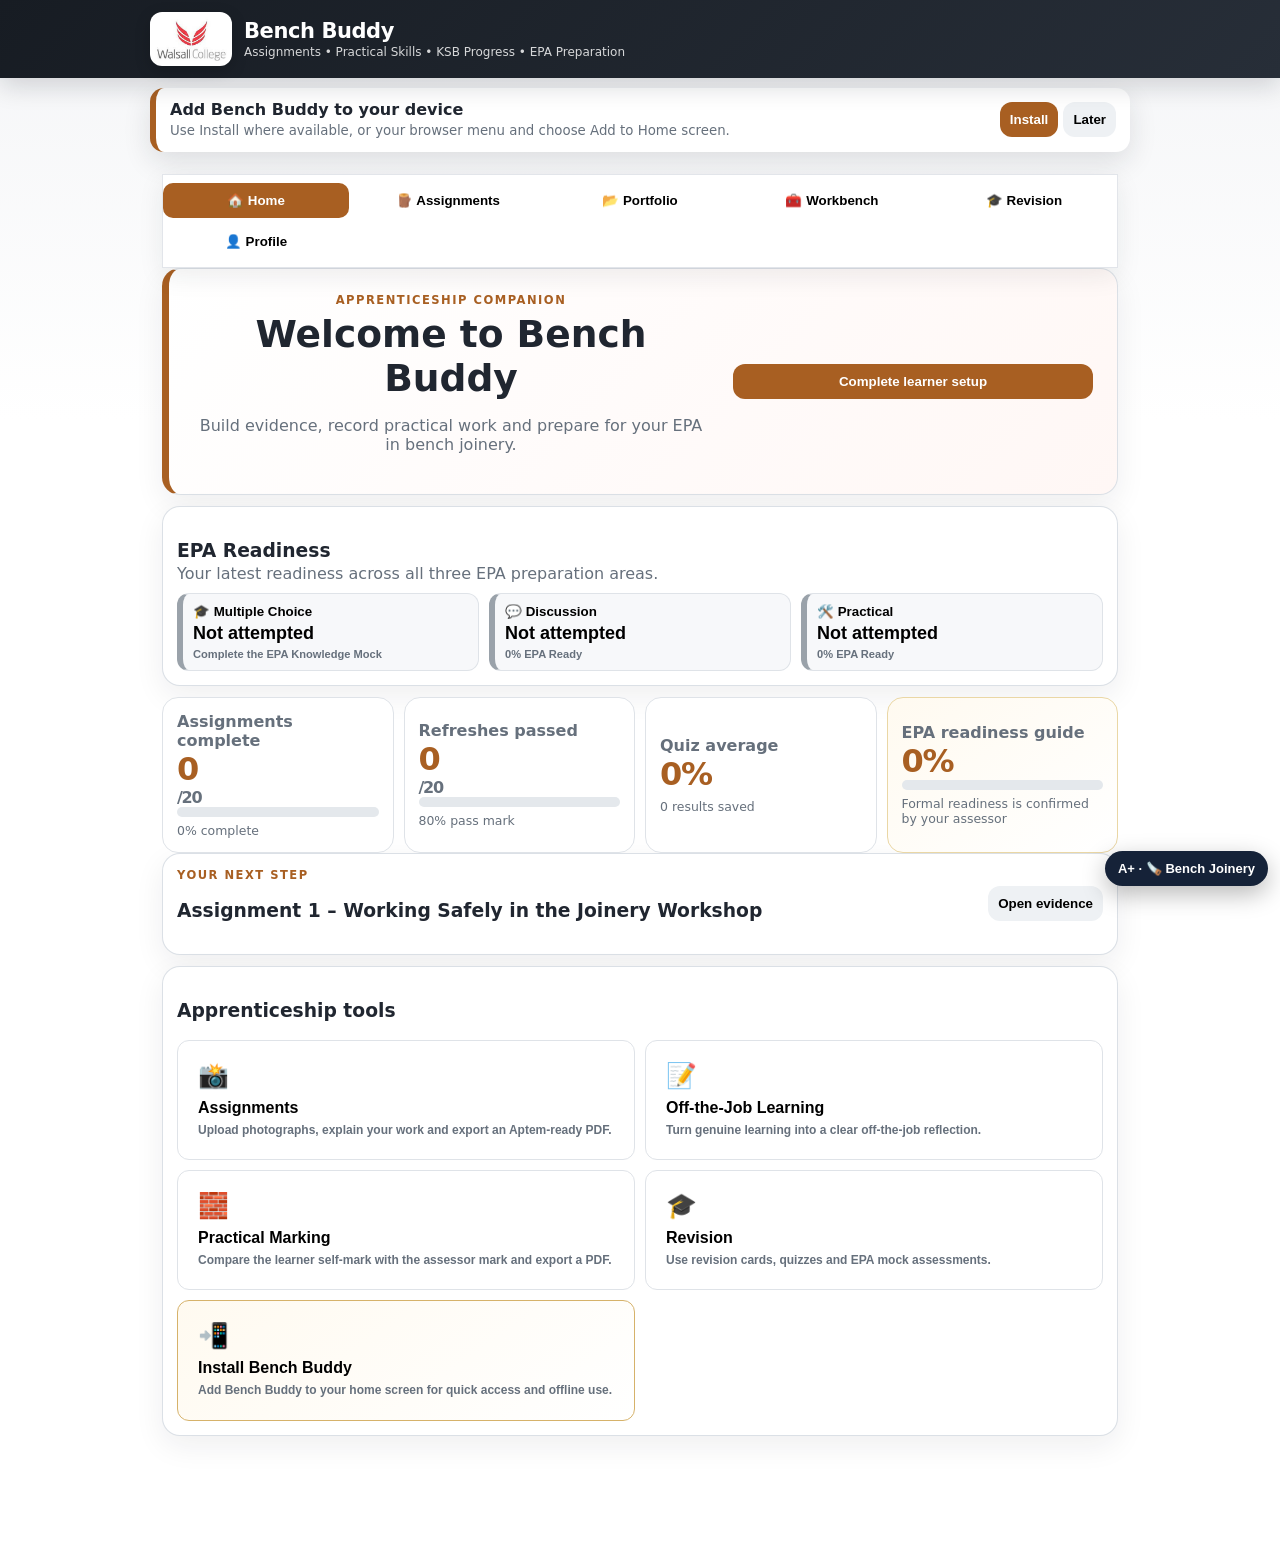
==== courses/bench/index.html @ f8eef810 "Add final one-page landscape assignment PDF" ====
<!doctype html>
<html lang="en"><head>
<meta charset="utf-8"><meta name="viewport" content="width=device-width,initial-scale=1,viewport-fit=cover">
<meta name="theme-color" content="#a85f22"><title>Bench Buddy</title>
<link rel="manifest" href="./manifest.json">
<link rel="apple-touch-icon" href="./icon-192.png">
<link rel="icon" href="[data-uri]">
<style>
:root{--red:#a85f22;--dark:#232a33;--muted:#68717d;--bg:#f4f5f7;--card:#fff;--line:#e2e6ea;--green:#16845b}
*{box-sizing:border-box}
body{margin:0;background:var(--bg);color:var(--dark);font-family:system-ui,-apple-system,"Segoe UI",sans-serif}
header{position:sticky;top:0;z-index:30;background:linear-gradient(135deg,#b96d2c,#754015);color:white;padding:12px 14px}
.brand{max-width:980px;margin:auto;display:flex;align-items:center;gap:12px}.brand img{width:82px;height:54px;object-fit:contain;background:white;border-radius:10px;padding:4px}.brand h1{margin:0;font-size:21px}.brand p{margin:2px 0 0;font-size:12px}
main{max-width:980px;margin:auto;padding:12px 12px 100px}
.tabs{display:grid;grid-template-columns:repeat(5,1fr);gap:6px;position:sticky;top:78px;z-index:20;background:var(--bg);padding:8px 0}
.tabs button,button{border:0;border-radius:12px;padding:10px;font-weight:800;cursor:pointer}
.tabs button{background:white}.tabs button.active,.primary{background:var(--red);color:white}.secondary{background:#eef1f4}.danger{background:#fff0f0;color:#a11}
.card{background:white;border:1px solid var(--line);border-radius:17px;padding:14px;margin-bottom:11px;box-shadow:0 8px 22px #0000000c}
.hero{text-align:center;padding:24px}.hero .primary{width:100%;max-width:360px}
.dashboard{display:grid;grid-template-columns:repeat(4,1fr);gap:10px}.metric{background:white;border:1px solid var(--line);border-radius:16px;padding:14px}.metric span,.metric small{display:block;color:var(--muted)}.metric strong{display:block;font-size:28px;color:var(--red)}
.progress{height:10px;background:#e4e8ec;border-radius:999px;overflow:hidden}.progress>div{height:100%;background:var(--red)}
.action-grid{display:grid;grid-template-columns:repeat(2,1fr);gap:10px}.action-grid button{text-align:left;background:white;border:1px solid var(--line);font-size:24px}.action-grid b,.action-grid small{display:block}.action-grid b{font-size:15px;margin-top:5px}.action-grid small{font-size:12px;color:var(--muted)}
.sticky-progress{position:sticky;top:132px;z-index:15;border-left:6px solid var(--red)}
.assignment summary{display:flex;align-items:center;gap:10px;cursor:pointer}.assignment summary small{display:block;color:var(--muted)}.number{width:34px;height:34px;border-radius:10px;background:var(--red);color:white;display:grid;place-items:center;font-weight:900}
.photo-card{border:1px solid var(--line);border-radius:14px;padding:12px;margin-top:10px;background:#fafbfc}.photo-card.done{border-left:6px solid var(--green);background:#f4fbf8}.saved{display:inline-block;color:var(--green);font-weight:800}
.grid{display:grid;grid-template-columns:1fr 1fr;gap:10px}.criteria{display:grid;grid-template-columns:repeat(3,1fr);gap:8px}
label{display:block;margin:9px 0}input,select,textarea{width:100%;padding:11px;border:1px solid #ccd3da;border-radius:11px;font:inherit}textarea{min-height:100px}
.question-box{margin-top:12px;padding:12px;border-left:5px solid var(--red);background:#f8fafb;border-radius:12px}.question-box label span{display:block;margin:5px 0;font-weight:700}.locked{background:#fff8e8;padding:11px;border-radius:12px}
.split,.button-row,.doc{display:flex;justify-content:space-between;align-items:center;gap:10px}.button-row{margin-top:12px}.button-row button{flex:1}
.quiz-option{display:block;width:100%;text-align:left;background:white;border:1px solid #ccd3da;margin:8px 0}.quiz-option.selected{outline:3px solid var(--red)}.correct{background:#e7f7f0}.wrong{background:#fff0f0}.score{font-size:42px;font-weight:900;color:var(--red)}
.flashcard{min-height:260px;display:grid;place-items:center;text-align:center}.flashcard .back{display:none}.flashcard.revealed .front{display:none}.flashcard.revealed .back{display:block}
.doc small{display:block;color:var(--muted)}
.install-bar{background:white;border-left:6px solid var(--red);max-width:980px;margin:10px auto;padding:12px 14px;border-radius:14px;display:flex;justify-content:space-between;gap:12px;align-items:center}.hidden{display:none!important}
button:disabled{opacity:.45;cursor:not-allowed}
@media(max-width:760px){.tabs{grid-template-columns:repeat(2,1fr);top:78px}.dashboard{grid-template-columns:repeat(2,1fr)}.grid,.criteria,.action-grid{grid-template-columns:1fr}.sticky-progress{top:182px}.doc{align-items:flex-start;flex-direction:column}.install-bar{margin:8px 10px;align-items:flex-start;flex-direction:column}}

.quiz-unlock{display:flex;justify-content:space-between;align-items:center;gap:10px;padding:11px 0;border-top:1px solid var(--line)}
.quiz-unlock small{display:block;color:var(--muted);margin-top:3px}
@media(max-width:760px){.quiz-unlock{align-items:flex-start;flex-direction:column}.quiz-unlock button{width:100%}}

.signature-wrap{border:1px solid var(--line);border-radius:14px;padding:10px;background:#fff;margin-bottom:10px}
.signature-pad{display:block;width:100%;height:170px;border:1px dashed #9aa2aa;border-radius:10px;background:#fff;touch-action:none;margin-bottom:8px}

.ksb-grid{display:grid;grid-template-columns:repeat(2,1fr);gap:8px}
.ksb-card{border:1px solid var(--line);border-radius:12px;padding:10px}
.ksb-card summary{display:flex;justify-content:space-between;cursor:pointer}
.ksb-card.achieved{border-left:6px solid var(--green);background:#f2fbf7}
.ksb-card.progressing{border-left:6px solid #d79b21;background:#fff9ed}
@media(max-width:760px){.ksb-grid{grid-template-columns:1fr}}

/* Bench Buddy v1.0 release polish */
:root{--brick:#a85f22;--brick-dark:#754015;--ink:#202630;--soft:#f5f6f8;--gold:#c49737;--green:#287a52;--line:#dfe3e8;--muted:#66707c}
body{background:linear-gradient(180deg,#f4f5f7 0,#fff 420px);color:var(--ink)}
header{background:linear-gradient(135deg,#171c23,#272e38);box-shadow:0 8px 26px rgba(15,20,28,.16)}
.brand img{background:#fff;border-radius:12px;padding:5px;box-shadow:0 5px 16px rgba(0,0,0,.18)}
.brand h1{letter-spacing:-.02em}.brand p{opacity:.82}
.tabs{position:sticky;top:0;z-index:20;background:rgba(255,255,255,.94);backdrop-filter:blur(12px);border:1px solid rgba(223,227,232,.9);box-shadow:0 8px 24px rgba(25,32,42,.08)}
.tabs button{border-radius:10px;font-weight:650}.tabs button.active{background:var(--brick);color:#fff}
.card{border:1px solid rgba(218,223,229,.95);box-shadow:0 10px 30px rgba(24,31,41,.07);border-radius:18px}
.release-hero{display:flex;align-items:center;justify-content:space-between;gap:24px;background:linear-gradient(135deg,#fff,#fff7f5);border-left:7px solid var(--brick)}
.release-hero h2{font-size:clamp(1.65rem,4vw,2.35rem);margin:.25rem 0}.release-hero p{max-width:690px;color:var(--muted)}
.eyebrow{display:block;font-size:.72rem;font-weight:800;letter-spacing:.13em;color:var(--brick);margin-bottom:5px}
.premium-dashboard{grid-template-columns:repeat(4,minmax(0,1fr))}.metric{min-height:142px;display:flex;flex-direction:column;justify-content:center}.metric span{font-weight:700;color:var(--muted)}.metric strong{font-size:2rem;letter-spacing:-.04em}.metric strong small{font-size:1rem;color:var(--muted)}.metric em{font-size:.78rem;color:var(--muted);font-style:normal;margin-top:6px}.metric.readiness{background:linear-gradient(145deg,#fffaf0,#fff);border-color:#ead7a5}
.action-grid button{border:1px solid var(--line);background:#fff;padding:20px;text-align:left;transition:.2s transform,.2s box-shadow,.2s border-color}.action-grid button:hover{transform:translateY(-2px);box-shadow:0 10px 24px rgba(30,38,50,.1);border-color:#c9cfd7}.tool-icon{font-size:1.55rem;display:block;margin-bottom:9px}.action-grid b{display:block;font-size:1rem}.action-grid small{display:block;color:var(--muted);line-height:1.45;margin-top:5px}
.section-heading{display:flex;align-items:flex-start;justify-content:space-between;gap:14px;margin-bottom:10px}.section-heading h3{margin-bottom:3px}.section-heading p{margin:0;color:var(--muted)}.count-pill{white-space:nowrap;background:#f2e7e7;color:var(--brick-dark);font-weight:800;padding:7px 11px;border-radius:999px}
.quiz-intro{background:linear-gradient(135deg,#fff,#f7f9fc)}
.quiz-unlock{padding:15px 0}.quiz-unlock>div b{font-size:.98rem}.quiz-unlock small{font-size:.82rem}
.mock-grid{display:grid;grid-template-columns:repeat(4,minmax(0,1fr));gap:12px}.mock-card{display:flex;flex-direction:column;align-items:flex-start;min-height:150px;padding:18px;border:1px solid var(--line);border-radius:15px;background:linear-gradient(145deg,#fff,#f6f7f9);text-align:left}.mock-card:hover{border-color:var(--brick);box-shadow:0 8px 20px rgba(169,35,35,.1)}.mock-card span{font-weight:800}.mock-card strong{font-size:2.3rem;color:var(--brick);margin:auto 0 0}.mock-card small{color:var(--muted)}
.quiz-meta{display:flex;justify-content:space-between;gap:12px;color:var(--muted);font-size:.85rem;font-weight:700}.quiz-progress{height:7px;background:#edf0f3;border-radius:99px;overflow:hidden;margin:12px 0 16px}.quiz-progress i{display:block;height:100%;background:linear-gradient(90deg,var(--brick),#d25342)}.tag-row{display:flex;flex-wrap:wrap;gap:6px;margin-bottom:14px}.tag-row span{font-size:.74rem;font-weight:750;background:#f1f3f6;padding:5px 8px;border-radius:999px}.quiz-question h2{font-size:clamp(1.25rem,3vw,1.75rem);line-height:1.35}.quiz-option{display:flex!important;align-items:center;gap:12px;text-align:left;padding:13px 14px!important}.quiz-option>span{display:grid;place-items:center;min-width:30px;height:30px;border-radius:50%;background:#eef0f3;font-weight:800}.quiz-option.selected>span{background:var(--brick);color:#fff}.confirm-wide{width:100%;margin-top:12px}.result-card{text-align:center;padding:34px}.result-card .score{font-size:4.2rem}.result-card.passed{border-top:7px solid var(--green)}.result-card.review{border-top:7px solid var(--gold)}
.ksb-card{transition:.18s transform,.18s box-shadow}.ksb-card:hover{transform:translateY(-1px);box-shadow:0 7px 17px rgba(30,38,50,.07)}
.empty-state{text-align:center;padding:28px;background:#f7f8fa;border:1px dashed #cfd5dc;border-radius:14px}.empty-state p{color:var(--muted)}
@media(max-width:980px){.premium-dashboard{grid-template-columns:repeat(2,minmax(0,1fr))}.mock-grid{grid-template-columns:repeat(2,minmax(0,1fr))}}
@media(max-width:620px){.release-hero{align-items:flex-start;flex-direction:column}.release-hero button{width:100%}.premium-dashboard{grid-template-columns:1fr 1fr}.metric{min-height:128px}.mock-grid{grid-template-columns:1fr 1fr}.section-heading{flex-direction:column}.tabs{top:0}.brand p{font-size:.76rem}}
@media(max-width:410px){.premium-dashboard,.mock-grid{grid-template-columns:1fr}}

.assessment-columns{display:grid;grid-template-columns:1fr 1fr;gap:16px;margin:16px 0}
.assessment-panel{border:1px solid var(--line);border-radius:16px;padding:16px;background:#fff}
.assessor-panel{border-top:5px solid #374151}.learner-panel{border-top:5px solid var(--primary)}
.compact-grid{grid-template-columns:1fr 1fr}
.comparison-preview{display:grid;grid-template-columns:repeat(3,1fr);gap:10px;margin:16px 0}
.comparison-preview>div{background:var(--surface-2,#f5f6f8);border:1px solid var(--line);border-radius:12px;padding:12px;text-align:center}
.comparison-preview span{display:block;font-size:.82rem;color:var(--muted)}.comparison-preview strong{font-size:1.35rem}
@media(max-width:800px){.assessment-columns{grid-template-columns:1fr}.comparison-preview{grid-template-columns:1fr}.compact-grid{grid-template-columns:1fr}}

/* v1.0 final navigation and install controls */
#homeInstallButton{border:1px solid #d6b26a;background:linear-gradient(145deg,#fffaf0,#fff);}
#homeInstallButton:hover{border-color:var(--gold);}
.install-bar{box-shadow:0 10px 28px rgba(24,31,41,.12);}
.install-bar small{display:block;color:var(--muted);margin-top:3px;line-height:1.35;}
@media(max-width:900px){.tabs{grid-template-columns:repeat(3,1fr)}}
@media(max-width:620px){.tabs{grid-template-columns:repeat(2,1fr)}}

.mobile-nav{display:none}
@media(max-width:760px){
  nav.tabs{display:none!important}
  .mobile-nav{
    display:block;
    position:sticky;
    top:0;
    z-index:25;
    background:rgba(255,255,255,.96);
    backdrop-filter:blur(12px);
    padding:8px 0;
    border-bottom:1px solid var(--line);
  }
  .mobile-nav select{
    width:100%;
    padding:11px 14px;
    border:1px solid var(--line);
    border-radius:12px;
    background:#fff;
    color:var(--dark);
    font-weight:800;
    font-size:15px;
  }
  .sticky-progress{top:66px}
}


.upload-guide{background:#f7f3ed;border:1px solid #eadfce;border-radius:12px;padding:10px;margin:10px 0}.upload-guide b{display:block;margin-bottom:5px}.upload-guide ul{margin:5px 0 0;padding-left:20px}.upload-actions{display:grid;grid-template-columns:1fr 1fr;gap:8px;margin:10px 0}.upload-choice{display:block;text-align:center;padding:11px;border-radius:12px;font-weight:800;cursor:pointer;background:#eef1f4}.upload-choice.primary-choice{background:var(--red);color:#fff}.upload-choice input{display:none}@media(max-width:480px){.upload-actions{grid-template-columns:1fr}}

.evidence-prompt{margin:6px 0 10px;color:var(--muted);font-size:13px}
.char-count{display:block;text-align:right;color:var(--muted);margin-top:4px}
.char-count.valid{color:var(--green);font-weight:800}


.number.status-none{background:#a85f22!important}
.number.status-some{background:#d79b21!important}
.number.status-complete{background:#16845b!important}
.additional-photo-grid{display:grid;grid-template-columns:repeat(2,1fr);gap:10px}
@media(max-width:760px){.additional-photo-grid{grid-template-columns:1fr}}


/* Simplified five-section navigation */
.tabs{grid-template-columns:repeat(5,1fr)}
@media(max-width:760px){
  .mobile-nav{display:block}
  nav.tabs{display:none!important}
}


.subpage-back{margin:0 0 10px}
.subpage-back button{width:auto}


.epa-readiness-grid{display:grid;grid-template-columns:repeat(3,1fr);gap:10px}
.epa-readiness-card{display:flex;flex-direction:column;align-items:flex-start;gap:4px;text-align:left;border:1px solid var(--line);background:#fff}
.epa-readiness-card span{font-weight:800}
.epa-readiness-card strong{font-size:18px}
.epa-readiness-card small{color:var(--muted)}
.epa-readiness-card.readiness-ready{border-left:6px solid #16845b;background:#f2fbf7}
.epa-readiness-card.readiness-nearly{border-left:6px solid #d79b21;background:#fff9ed}
.epa-readiness-card.readiness-not{border-left:6px solid #a85f22;background:#fff3f3}
.epa-readiness-card.readiness-none{border-left:6px solid #9aa2aa;background:#f7f8fa}
@media(max-width:760px){.epa-readiness-grid{grid-template-columns:1fr}}


.autosave-note{display:inline-flex;align-items:center;gap:6px;color:var(--green);font-size:12px;font-weight:800;margin-top:6px}
.autosave-note::before{content:"✓";display:inline-grid;place-items:center;width:18px;height:18px;border-radius:50%;background:#e7f5ee;color:var(--green)}
.pdf-photo-row{border:1px solid var(--line);border-radius:12px;padding:10px}


.prompt-guide{margin:10px 0;padding:10px;border:1px solid var(--line);border-radius:12px;background:#f8fafc}
.prompt-guide>small{display:block;color:var(--muted);margin-bottom:7px}
.prompt-chips{display:flex;flex-wrap:wrap;gap:7px}
.prompt-chip{display:inline-flex;align-items:center;gap:5px;padding:5px 9px;border-radius:999px;background:#edf0f3;color:#59616a;font-size:12px;font-weight:800;border:1px solid #dfe3e8}
.prompt-chip.matched{background:#e5f5ee;color:var(--green);border-color:#b8dfcd}
.prompt-chip.matched::before{content:"✓"}
.combined-upload{border:1px solid var(--line);border-radius:14px;padding:14px;background:#fff}
.upload-menu{display:none;grid-template-columns:repeat(3,1fr);gap:8px;margin-top:10px}
.upload-menu.open{display:grid}
.evidence-file-list{display:grid;grid-template-columns:repeat(2,minmax(0,1fr));gap:9px;margin:12px 0}
.evidence-file-item{display:flex;justify-content:space-between;align-items:center;gap:8px;padding:9px;border:1px solid var(--line);border-radius:10px;background:#f8fafc}
.evidence-file-item b{display:block;overflow:hidden;text-overflow:ellipsis;white-space:nowrap}
.evidence-file-item small{display:block;color:var(--muted)}
.prompt-textarea{min-height:125px}
.question-card{border:1px solid var(--line);border-radius:13px;padding:13px;margin:11px 0;background:#fff}
.question-card textarea{min-height:105px}
@media(max-width:700px){
  .upload-menu{grid-template-columns:1fr}
  .evidence-file-list{grid-template-columns:1fr}
}


.assignment-checklist{display:grid;grid-template-columns:repeat(4,1fr);gap:8px;margin:12px 0}
.assignment-check{padding:9px;border:1px solid var(--line);border-radius:10px;background:#f5f6f8;color:#69717a;font-size:12px;font-weight:800}
.assignment-check.done{background:#e5f5ee;color:var(--green);border-color:#b8dfcd}
.evidence-required-list{margin:9px 0 12px;padding-left:22px}
.evidence-required-list li{margin:5px 0;font-weight:800}
.reflection-topic{border-left:4px solid var(--red);padding:9px 11px;margin:10px 0;background:#faf7f5;border-radius:0 10px 10px 0}
.reflection-topic h4{margin:0 0 6px}
.reflection-topic small{display:block;color:var(--muted);margin-bottom:6px}
.reflection-textarea{min-height:260px}
.word-count{font-weight:800}
@media(max-width:760px){.assignment-checklist{grid-template-columns:1fr 1fr}}


.evidence-thumb-card{display:grid;grid-template-columns:60px 1fr auto;gap:10px;align-items:center;padding:10px;border:1px solid var(--line);border-radius:12px;background:#f8fafc}
.evidence-thumb-btn{width:60px;height:60px;border:0;border-radius:9px;overflow:hidden;padding:0;background:#e8edf2;display:grid;place-items:center}
.evidence-thumb-btn img{width:100%;height:100%;object-fit:cover;display:block}
.evidence-thumb-btn:hover{outline:2px solid var(--red)}
.evidence-thumb-meta b{display:block;margin-bottom:3px}
.evidence-thumb-meta small{display:block;color:var(--muted)}
.upload-ok{color:var(--green);font-weight:800}
.file-open-btn{border:0;border-radius:9px;padding:9px 11px;background:#e9eef5;font-weight:800}
.preview-modal{position:fixed;inset:0;display:none;align-items:center;justify-content:center;background:rgba(13,18,24,.9);z-index:1000;padding:20px}
.preview-modal.open{display:flex}
.preview-shell{position:relative;max-width:min(1100px,96vw);max-height:94vh;width:100%;display:flex;flex-direction:column;align-items:center;gap:10px}
.preview-image{max-width:100%;max-height:80vh;object-fit:contain;border-radius:10px;background:#fff}
.preview-caption{color:#fff;font-weight:800;text-align:center}
.preview-close,.preview-prev,.preview-next{position:absolute;border:0;border-radius:999px;background:#fff;color:#222;font-weight:900;display:grid;place-items:center;box-shadow:0 4px 18px rgba(0,0,0,.3)}
.preview-close{right:0;top:0;width:42px;height:42px;font-size:24px}
.preview-prev,.preview-next{top:50%;transform:translateY(-50%);width:46px;height:46px;font-size:26px}
.preview-prev{left:0}.preview-next{right:0}
.preview-prev[disabled],.preview-next[disabled]{opacity:.35}
@media(max-width:700px){
  .evidence-thumb-card{grid-template-columns:60px 1fr}
  .evidence-thumb-btn{width:60px;height:60px}
  .evidence-thumb-card>.danger{grid-column:1/-1}
  .preview-prev{left:4px}.preview-next{right:4px}
}


.learning-materials-grid{display:grid;gap:10px}
.learning-material-card{border:1px solid var(--line);border-radius:12px;padding:10px;background:#f8fafc}
.learning-material-card summary{cursor:pointer}
.action-card{width:100%;text-align:left;border:1px solid var(--line);border-radius:12px;padding:12px;background:#fff;margin:6px 0}
.action-card b,.action-card span{display:block}
.action-card span{color:var(--muted);margin-top:3px}

.pdf-generated-info{display:block;margin-top:7px;color:var(--muted);line-height:1.5}
.pdf-generated-info b{color:var(--ink)}
.compact-metric{min-width:150px;padding:10px 14px}
.compact-metric strong{font-size:22px}

.workbench-hero{background:linear-gradient(135deg,#fff8ef,#f4eee4)}
.workbench-search-wrap{display:grid;grid-template-columns:auto 1fr auto;gap:8px;align-items:center;margin:16px 0 8px;padding:8px 10px;background:#fff;border:1px solid var(--line);border-radius:14px}
.workbench-search-wrap input{border:0;background:transparent;padding:10px 4px;min-width:0}
.workbench-search-wrap input:focus{outline:0}
.workbench-categories{display:grid;grid-template-columns:repeat(4,minmax(0,1fr));gap:10px}
.workbench-category{min-height:112px;display:flex;flex-direction:column;justify-content:center;align-items:center;gap:5px;border:1px solid var(--line);border-radius:14px;background:#f8fafc;text-align:center}
.workbench-category span{font-size:28px}.workbench-category small{color:var(--muted)}
.workbench-category.active{border-color:var(--red);background:#fff5f2;box-shadow:0 0 0 2px rgba(157,37,37,.08)}
.workbench-feature-grid{display:grid;grid-template-columns:repeat(3,minmax(0,1fr));gap:10px}
.workbench-list{display:grid;grid-template-columns:repeat(2,minmax(0,1fr));gap:9px}
.workbench-card-tile{display:grid;grid-template-columns:48px 1fr auto;gap:10px;align-items:center;text-align:left;padding:11px;border:1px solid var(--line);border-radius:12px;background:#fff}
.workbench-card-tile:hover{border-color:#bd8b62;transform:translateY(-1px)}
.workbench-card-icon{width:48px;height:48px;display:grid;place-items:center;border-radius:12px;background:#f2eee8;font-size:25px}
.workbench-card-copy b,.workbench-card-copy small{display:block}.workbench-card-copy small{color:var(--muted);margin-top:3px}
.workbench-star{font-size:22px;color:#9aa0a6}.workbench-star.active{color:#d69b12}
.workbench-detail-head{display:grid;grid-template-columns:125px 1fr auto;gap:18px;align-items:start}
.workbench-visual{height:125px;border-radius:18px;background:linear-gradient(145deg,#eee5d8,#faf8f4);display:flex;flex-direction:column;align-items:center;justify-content:center;gap:7px}
.workbench-visual span{font-size:56px}.workbench-visual small{font-weight:800;color:var(--muted)}
.workbench-favourite-button{white-space:nowrap}.workbench-favourite-button.active{background:#fff5d6;border-color:#d69b12}
.workbench-detail-grid,.workbench-meta-grid{display:grid;grid-template-columns:1fr 1fr;gap:12px;margin:15px 0}
.workbench-detail-grid section,.workbench-meta-grid section{padding:14px;border:1px solid var(--line);border-radius:12px;background:#f8fafc}
.workbench-warning{margin:15px 0;padding:14px;border-left:5px solid #b43a3a;background:#fff2f2;border-radius:0 12px 12px 0}
.workbench-tip{margin:15px 0;padding:14px;border-left:5px solid #2b6ca3;background:#eef7ff;border-radius:0 12px 12px 0}
.mini-chip{display:inline-block;border:1px solid var(--line);background:#f4f6f8;border-radius:999px;padding:5px 9px;margin:2px;font-size:12px;font-weight:800}
@media(max-width:900px){.workbench-categories{grid-template-columns:repeat(2,1fr)}.workbench-feature-grid,.workbench-list{grid-template-columns:1fr 1fr}}
@media(max-width:650px){.workbench-feature-grid,.workbench-list,.workbench-detail-grid,.workbench-meta-grid{grid-template-columns:1fr}.workbench-detail-head{grid-template-columns:84px 1fr}.workbench-visual{height:84px}.workbench-visual span{font-size:40px}.workbench-favourite-button{grid-column:1/-1}.workbench-categories{grid-template-columns:1fr 1fr}}


.settings-hero{background:linear-gradient(135deg,#fff,#f5f8fb);border-left:7px solid var(--primary,var(--brick,var(--red)))}
.settings-section h3{margin-bottom:3px}.settings-wide{width:100%;margin-top:10px}
.settings-notice{padding:14px;border-radius:13px;background:#f3f7fa;border:1px solid var(--line);line-height:1.55;color:var(--muted)}
.settings-button-grid{display:grid;grid-template-columns:repeat(3,1fr);gap:9px;margin-top:12px}
.about-grid{display:grid;grid-template-columns:repeat(2,1fr);gap:10px}
.about-grid>div{border:1px solid var(--line);border-radius:12px;padding:12px;background:#fafbfc}
.about-grid span,.about-grid b{display:block}.about-grid span{font-size:.78rem;color:var(--muted);margin-bottom:4px}
@media(max-width:680px){.settings-button-grid,.about-grid{grid-template-columns:1fr}}

.streamlined-assignment>summary{align-items:center;padding:14px 0}
.streamlined-assignment>summary b{font-size:1rem;line-height:1.35}
.streamlined-assignment>summary em{font-style:normal;font-weight:700;color:var(--muted)}
.compact-checklist{grid-template-columns:repeat(4,minmax(0,1fr));gap:7px;margin:10px 0 14px}
.compact-checklist .assignment-check{padding:8px 9px;border-radius:10px;font-size:.8rem;background:#f2f4f6}
.compact-checklist .assignment-check.done{background:#e5f6eb;color:#176b39}
.streamlined-evidence{padding:15px;border:1px solid var(--line);border-radius:14px;background:#fff}
.evidence-heading{display:flex;align-items:center;justify-content:space-between;gap:10px}
.evidence-heading span{font-size:.78rem;color:var(--muted)}
.evidence-summary{margin:8px 0 13px;color:var(--ink);line-height:1.5}
.required-prompts{margin-top:14px}
.required-prompts small{display:block;margin-bottom:8px}
.unified-statement{min-height:190px}
.streamlined-pdf-row{margin-top:12px;padding-top:12px;border-top:1px solid var(--line)}
@media(max-width:760px){
  .compact-checklist{grid-template-columns:1fr 1fr}
}
@media(max-width:470px){
  .compact-checklist{grid-template-columns:1fr}
  .evidence-heading{align-items:flex-start;flex-direction:column}
}

</style>
</head><body>
<header><div class="brand"><img src="[data-uri]" alt="Walsall College"><div><h1>Bench Buddy</h1><p>Assignments • Practical Skills • KSB Progress • EPA Preparation</p></div></div></header>
<div id="installBar" class="install-bar"><div><b>Add Bench Buddy to your device</b><small>Use Install where available, or your browser menu and choose Add to Home screen.</small></div><div><button class="primary" id="installNow">Install</button> <button class="secondary" id="installLater">Later</button></div></div>
<main id="app"></main>
<script>/** @license
 *
 * jsPDF - PDF Document creation from JavaScript
 * Version 4.2.1 Built on 2026-03-17T11:11:27.056Z
 *                      CommitID 00000000
 *
 * Copyright (c) 2010-2025 James Hall <james@parall.ax>, https://github.com/MrRio/jsPDF
 *               2015-2025 yWorks GmbH, http://www.yworks.com
 *               2015-2025 Lukas Holländer <lukas.hollaender@yworks.com>, https://github.com/HackbrettXXX
 *               2016-2018 Aras Abbasi <aras.abbasi@gmail.com>
 *               2010 Aaron Spike, https://github.com/acspike
 *               2012 Willow Systems Corporation, https://github.com/willowsystems
 *               2012 Pablo Hess, https://github.com/pablohess
 *               2012 Florian Jenett, https://github.com/fjenett
 *               2013 Warren Weckesser, https://github.com/warrenweckesser
 *               2013 Youssef Beddad, https://github.com/lifof
 *               2013 Lee Driscoll, https://github.com/lsdriscoll
 *               2013 Stefan Slonevskiy, https://github.com/stefslon
 *               2013 Jeremy Morel, https://github.com/jmorel
 *               2013 Christoph Hartmann, https://github.com/chris-rock
 *               2014 Juan Pablo Gaviria, https://github.com/juanpgaviria
 *               2014 James Makes, https://github.com/dollaruw
 *               2014 Diego Casorran, https://github.com/diegocr
 *               2014 Steven Spungin, https://github.com/Flamenco
 *               2014 Kenneth Glassey, https://github.com/Gavvers
 *
 * Permission is hereby granted, free of charge, to any person obtaining
 * a copy of this software and associated documentation files (the
 * "Software"), to deal in the Software without restriction, including
 * without limitation the rights to use, copy, modify, merge, publish,
 * distribute, sublicense, and/or sell copies of the Software, and to
 * permit persons to whom the Software is furnished to do so, subject to
 * the following conditions:
 *
 * The above copyright notice and this permission notice shall be
 * included in all copies or substantial portions of the Software.
 *
 * THE SOFTWARE IS PROVIDED "AS IS", WITHOUT WARRANTY OF ANY KIND,
 * EXPRESS OR IMPLIED, INCLUDING BUT NOT LIMITED TO THE WARRANTIES OF
 * MERCHANTABILITY, FITNESS FOR A PARTICULAR PURPOSE AND
 * NONINFRINGEMENT. IN NO EVENT SHALL THE AUTHORS OR COPYRIGHT HOLDERS BE
 * LIABLE FOR ANY CLAIM, DAMAGES OR OTHER LIABILITY, WHETHER IN AN ACTION
 * OF CONTRACT, TORT OR OTHERWISE, ARISING FROM, OUT OF OR IN CONNECTION
 * WITH THE SOFTWARE OR THE USE OR OTHER DEALINGS IN THE SOFTWARE.
 *
 * Contributor(s):
 *    siefkenj, ahwolf, rickygu, Midnith, saintclair, eaparango,
 *    kim3er, mfo, alnorth, Flamenco
 */

!function(t,e){"object"==typeof exports&&"undefined"!=typeof module?e(exports):"function"==typeof define&&define.amd?define(["exports"],e):e((t="undefined"!=typeof globalThis?globalThis:t||self).jspdf={})}(this,function(t){function e(t,e){(null==e||e>t.length)&&(e=t.length);for(var n=0,r=Array(e);n<e;n++)r[n]=t[n];return r}function n(t,n){return function(t){if(Array.isArray(t))return t}(t)||function(t,e){var n=null==t?null:"undefined"!=typeof Symbol&&t[Symbol.iterator]||t["@@iterator"];if(null!=n){var r,i,a,s,o=[],h=!0,l=!1;try{if(a=(n=n.call(t)).next,0===e){if(Object(n)!==n)return;h=!1}else for(;!(h=(r=a.call(n)).done)&&(o.push(r.value),o.length!==e);h=!0);}catch(t){l=!0,i=t}finally{try{if(!h&&null!=n.return&&(s=n.return(),Object(s)!==s))return}finally{if(l)throw i}}return o}}(t,n)||function(t,n){if(t){if("string"==typeof t)return e(t,n);var r={}.toString.call(t).slice(8,-1);return"Object"===r&&t.constructor&&(r=t.constructor.name),"Map"===r||"Set"===r?Array.from(t):"Arguments"===r||/^(?:Ui|I)nt(?:8|16|32)(?:Clamped)?Array$/.test(r)?e(t,n):void 0}}(t,n)||function(){throw new TypeError("Invalid attempt to destructure non-iterable instance.\nIn order to be iterable, non-array objects must have a [Symbol.iterator]() method.")}()}function r(t){return r="function"==typeof Symbol&&"symbol"==typeof Symbol.iterator?function(t){return typeof t}:function(t){return t&&"function"==typeof Symbol&&t.constructor===Symbol&&t!==Symbol.prototype?"symbol":typeof t},r(t)}var i=function(){return"undefined"!=typeof window?window:"undefined"!=typeof global?global:"undefined"!=typeof self?self:this}();function a(){i.console&&"function"==typeof i.console.log&&i.console.log.apply(i.console,arguments)}var s={log:a,warn:function(t){i.console&&("function"==typeof i.console.warn?i.console.warn.apply(i.console,arguments):a.call(null,arguments))},error:function(t){i.console&&("function"==typeof i.console.error?i.console.error.apply(i.console,arguments):a(t))}};function o(t,e,n){var r=new XMLHttpRequest;r.open("GET",t),r.responseType="blob",r.onload=function(){c(r.response,e,n)},r.onerror=function(){s.error("could not download file")},r.send()}function h(t){var e=new XMLHttpRequest;e.open("HEAD",t,!1);try{e.send()}catch(n){}return e.status>=200&&e.status<=299}function l(t){try{t.dispatchEvent(new MouseEvent("click"))}catch(n){var e=document.createEvent("MouseEvents");e.initMouseEvent("click",!0,!0,window,0,0,0,80,20,!1,!1,!1,!1,0,null),t.dispatchEvent(e)}}var c=i.saveAs||("object"!==("undefined"==typeof window?"undefined":r(window))||window!==i?function(){}:"undefined"!=typeof HTMLAnchorElement&&"download"in HTMLAnchorElement.prototype?function(t,e,n){var r=i.URL||i.webkitURL,a=document.createElement("a");e=e||t.name||"download",a.download=e,a.rel="noopener","string"==typeof t?(a.href=t,a.origin!==location.origin?h(a.href)?o(t,e,n):l(a,a.target="_blank"):l(a)):(a.href=r.createObjectURL(t),setTimeout(function(){r.revokeObjectURL(a.href)},4e4),setTimeout(function(){l(a)},0))}:"msSaveOrOpenBlob"in navigator?function(t,e,n){if(e=e||t.name||"download","string"==typeof t)if(h(t))o(t,e,n);else{var i=document.createElement("a");i.href=t,i.target="_blank",setTimeout(function(){l(i)})}else navigator.msSaveOrOpenBlob(function(t,e){return void 0===e?e={autoBom:!1}:"object"!==r(e)&&(s.warn("Deprecated: Expected third argument to be a object"),e={autoBom:!e}),e.autoBom&&/^\s*(?:text\/\S*|application\/xml|\S*\/\S*\+xml)\s*;.*charset\s*=\s*utf-8/i.test(t.type)?new Blob([String.fromCharCode(65279),t],{type:t.type}):t}(t,n),e)}:function(t,e,n,a){if((a=a||open("","_blank"))&&(a.document.title=a.document.body.innerText="downloading..."),"string"==typeof t)return o(t,e,n);var s="application/octet-stream"===t.type,h=/constructor/i.test(i.HTMLElement)||i.safari,l=/CriOS\/[\d]+/.test(navigator.userAgent);if((l||s&&h)&&"object"===("undefined"==typeof FileReader?"undefined":r(FileReader))){var c=new FileReader;c.onloadend=function(){var t=c.result;t=l?t:t.replace(/^data:[^;]*;/,"data:attachment/file;"),a?a.location.href=t:location=t,a=null},c.readAsDataURL(t)}else{var u=i.URL||i.webkitURL,f=u.createObjectURL(t);a?a.location=f:location.href=f,a=null,setTimeout(function(){u.revokeObjectURL(f)},4e4)}});
/**
   * A class to parse color values
   * @author Stoyan Stefanov <sstoo@gmail.com>
   * {@link   http://www.phpied.com/rgb-color-parser-in-javascript/}
   * @license Use it if you like it
   */function u(t){var e;t=t||"",this.ok=!1,"#"==t.charAt(0)&&(t=t.substr(1,6)),t={aliceblue:"f0f8ff",antiquewhite:"faebd7",aqua:"00ffff",aquamarine:"7fffd4",azure:"f0ffff",beige:"f5f5dc",bisque:"ffe4c4",black:"000000",blanchedalmond:"ffebcd",blue:"0000ff",blueviolet:"8a2be2",brown:"a52a2a",burlywood:"deb887",cadetblue:"5f9ea0",chartreuse:"7fff00",chocolate:"d2691e",coral:"ff7f50",cornflowerblue:"6495ed",cornsilk:"fff8dc",crimson:"dc143c",cyan:"00ffff",darkblue:"00008b",darkcyan:"008b8b",darkgoldenrod:"b8860b",darkgray:"a9a9a9",darkgreen:"006400",darkkhaki:"bdb76b",darkmagenta:"8b008b",darkolivegreen:"556b2f",darkorange:"ff8c00",darkorchid:"9932cc",darkred:"8b0000",darksalmon:"e9967a",darkseagreen:"8fbc8f",darkslateblue:"483d8b",darkslategray:"2f4f4f",darkturquoise:"00ced1",darkviolet:"9400d3",deeppink:"ff1493",deepskyblue:"00bfff",dimgray:"696969",dodgerblue:"1e90ff",feldspar:"d19275",firebrick:"b22222",floralwhite:"fffaf0",forestgreen:"228b22",fuchsia:"ff00ff",gainsboro:"dcdcdc",ghostwhite:"f8f8ff",gold:"ffd700",goldenrod:"daa520",gray:"808080",green:"008000",greenyellow:"adff2f",honeydew:"f0fff0",hotpink:"ff69b4",indianred:"cd5c5c",indigo:"4b0082",ivory:"fffff0",khaki:"f0e68c",lavender:"e6e6fa",lavenderblush:"fff0f5",lawngreen:"7cfc00",lemonchiffon:"fffacd",lightblue:"add8e6",lightcoral:"f08080",lightcyan:"e0ffff",lightgoldenrodyellow:"fafad2",lightgrey:"d3d3d3",lightgreen:"90ee90",lightpink:"ffb6c1",lightsalmon:"ffa07a",lightseagreen:"20b2aa",lightskyblue:"87cefa",lightslateblue:"8470ff",lightslategray:"778899",lightsteelblue:"b0c4de",lightyellow:"ffffe0",lime:"00ff00",limegreen:"32cd32",linen:"faf0e6",magenta:"ff00ff",maroon:"800000",mediumaquamarine:"66cdaa",mediumblue:"0000cd",mediumorchid:"ba55d3",mediumpurple:"9370d8",mediumseagreen:"3cb371",mediumslateblue:"7b68ee",mediumspringgreen:"00fa9a",mediumturquoise:"48d1cc",mediumvioletred:"c71585",midnightblue:"191970",mintcream:"f5fffa",mistyrose:"ffe4e1",moccasin:"ffe4b5",navajowhite:"ffdead",navy:"000080",oldlace:"fdf5e6",olive:"808000",olivedrab:"6b8e23",orange:"ffa500",orangered:"ff4500",orchid:"da70d6",palegoldenrod:"eee8aa",palegreen:"98fb98",paleturquoise:"afeeee",palevioletred:"d87093",papayawhip:"ffefd5",peachpuff:"ffdab9",peru:"cd853f",pink:"ffc0cb",plum:"dda0dd",powderblue:"b0e0e6",purple:"800080",red:"ff0000",rosybrown:"bc8f8f",royalblue:"4169e1",saddlebrown:"8b4513",salmon:"fa8072",sandybrown:"f4a460",seagreen:"2e8b57",seashell:"fff5ee",sienna:"a0522d",silver:"c0c0c0",skyblue:"87ceeb",slateblue:"6a5acd",slategray:"708090",snow:"fffafa",springgreen:"00ff7f",steelblue:"4682b4",tan:"d2b48c",teal:"008080",thistle:"d8bfd8",tomato:"ff6347",turquoise:"40e0d0",violet:"ee82ee",violetred:"d02090",wheat:"f5deb3",white:"ffffff",whitesmoke:"f5f5f5",yellow:"ffff00",yellowgreen:"9acd32"}[t=(t=t.replace(/ /g,"")).toLowerCase()]||t;for(var n=[{re:/^rgb\((\d{1,3}),\s*(\d{1,3}),\s*(\d{1,3})\)$/,example:["rgb(123, 234, 45)","rgb(255,234,245)"],process:function(t){return[parseInt(t[1]),parseInt(t[2]),parseInt(t[3])]}},{re:/^(\w{2})(\w{2})(\w{2})$/,example:["#00ff00","336699"],process:function(t){return[parseInt(t[1],16),parseInt(t[2],16),parseInt(t[3],16)]}},{re:/^(\w{1})(\w{1})(\w{1})$/,example:["#fb0","f0f"],process:function(t){return[parseInt(t[1]+t[1],16),parseInt(t[2]+t[2],16),parseInt(t[3]+t[3],16)]}}],r=0;r<n.length;r++){var i=n[r].re,a=n[r].process,s=i.exec(t);s&&(e=a(s),this.r=e[0],this.g=e[1],this.b=e[2],this.ok=!0)}this.r=this.r<0||isNaN(this.r)?0:this.r>255?255:this.r,this.g=this.g<0||isNaN(this.g)?0:this.g>255?255:this.g,this.b=this.b<0||isNaN(this.b)?0:this.b>255?255:this.b,this.toRGB=function(){return"rgb("+this.r+", "+this.g+", "+this.b+")"},this.toHex=function(){var t=this.r.toString(16),e=this.g.toString(16),n=this.b.toString(16);return 1==t.length&&(t="0"+t),1==e.length&&(e="0"+e),1==n.length&&(n="0"+n),"#"+t+e+n}}var f=i.atob.bind(i),d=i.btoa.bind(i);
/**
   * @license
   * Joseph Myers does not specify a particular license for his work.
   *
   * Author: Joseph Myers
   * Accessed from: http://www.myersdaily.org/joseph/javascript/md5.js
   *
   * Modified by: Owen Leong
   */
function p(t,e){var n=t[0],r=t[1],i=t[2],a=t[3];n=m(n,r,i,a,e[0],7,-680876936),a=m(a,n,r,i,e[1],12,-389564586),i=m(i,a,n,r,e[2],17,606105819),r=m(r,i,a,n,e[3],22,-1044525330),n=m(n,r,i,a,e[4],7,-176418897),a=m(a,n,r,i,e[5],12,1200080426),i=m(i,a,n,r,e[6],17,-1473231341),r=m(r,i,a,n,e[7],22,-45705983),n=m(n,r,i,a,e[8],7,1770035416),a=m(a,n,r,i,e[9],12,-1958414417),i=m(i,a,n,r,e[10],17,-42063),r=m(r,i,a,n,e[11],22,-1990404162),n=m(n,r,i,a,e[12],7,1804603682),a=m(a,n,r,i,e[13],12,-40341101),i=m(i,a,n,r,e[14],17,-1502002290),n=b(n,r=m(r,i,a,n,e[15],22,1236535329),i,a,e[1],5,-165796510),a=b(a,n,r,i,e[6],9,-1069501632),i=b(i,a,n,r,e[11],14,643717713),r=b(r,i,a,n,e[0],20,-373897302),n=b(n,r,i,a,e[5],5,-701558691),a=b(a,n,r,i,e[10],9,38016083),i=b(i,a,n,r,e[15],14,-660478335),r=b(r,i,a,n,e[4],20,-405537848),n=b(n,r,i,a,e[9],5,568446438),a=b(a,n,r,i,e[14],9,-1019803690),i=b(i,a,n,r,e[3],14,-187363961),r=b(r,i,a,n,e[8],20,1163531501),n=b(n,r,i,a,e[13],5,-1444681467),a=b(a,n,r,i,e[2],9,-51403784),i=b(i,a,n,r,e[7],14,1735328473),n=v(n,r=b(r,i,a,n,e[12],20,-1926607734),i,a,e[5],4,-378558),a=v(a,n,r,i,e[8],11,-2022574463),i=v(i,a,n,r,e[11],16,1839030562),r=v(r,i,a,n,e[14],23,-35309556),n=v(n,r,i,a,e[1],4,-1530992060),a=v(a,n,r,i,e[4],11,1272893353),i=v(i,a,n,r,e[7],16,-155497632),r=v(r,i,a,n,e[10],23,-1094730640),n=v(n,r,i,a,e[13],4,681279174),a=v(a,n,r,i,e[0],11,-358537222),i=v(i,a,n,r,e[3],16,-722521979),r=v(r,i,a,n,e[6],23,76029189),n=v(n,r,i,a,e[9],4,-640364487),a=v(a,n,r,i,e[12],11,-421815835),i=v(i,a,n,r,e[15],16,530742520),n=w(n,r=v(r,i,a,n,e[2],23,-995338651),i,a,e[0],6,-198630844),a=w(a,n,r,i,e[7],10,1126891415),i=w(i,a,n,r,e[14],15,-1416354905),r=w(r,i,a,n,e[5],21,-57434055),n=w(n,r,i,a,e[12],6,1700485571),a=w(a,n,r,i,e[3],10,-1894986606),i=w(i,a,n,r,e[10],15,-1051523),r=w(r,i,a,n,e[1],21,-2054922799),n=w(n,r,i,a,e[8],6,1873313359),a=w(a,n,r,i,e[15],10,-30611744),i=w(i,a,n,r,e[6],15,-1560198380),r=w(r,i,a,n,e[13],21,1309151649),n=w(n,r,i,a,e[4],6,-145523070),a=w(a,n,r,i,e[11],10,-1120210379),i=w(i,a,n,r,e[2],15,718787259),r=w(r,i,a,n,e[9],21,-343485551),t[0]=k(n,t[0]),t[1]=k(r,t[1]),t[2]=k(i,t[2]),t[3]=k(a,t[3])}function g(t,e,n,r,i,a){return e=k(k(e,t),k(r,a)),k(e<<i|e>>>32-i,n)}function m(t,e,n,r,i,a,s){return g(e&n|~e&r,t,e,i,a,s)}function b(t,e,n,r,i,a,s){return g(e&r|n&~r,t,e,i,a,s)}function v(t,e,n,r,i,a,s){return g(e^n^r,t,e,i,a,s)}function w(t,e,n,r,i,a,s){return g(n^(e|~r),t,e,i,a,s)}function y(t){var e,n=t.length,r=[1732584193,-271733879,-1732584194,271733878];for(e=64;e<=t.length;e+=64)p(r,_(t.substring(e-64,e)));t=t.substring(e-64);var i=[0,0,0,0,0,0,0,0,0,0,0,0,0,0,0,0];for(e=0;e<t.length;e++)i[e>>2]|=t.charCodeAt(e)<<(e%4<<3);if(i[e>>2]|=128<<(e%4<<3),e>55)for(p(r,i),e=0;e<16;e++)i[e]=0;return i[14]=8*n,p(r,i),r}function _(t){var e,n=[];for(e=0;e<64;e+=4)n[e>>2]=t.charCodeAt(e)+(t.charCodeAt(e+1)<<8)+(t.charCodeAt(e+2)<<16)+(t.charCodeAt(e+3)<<24);return n}var x="0123456789abcdef".split("");function A(t){for(var e="",n=0;n<4;n++)e+=x[t>>8*n+4&15]+x[t>>8*n&15];return e}function L(t){return String.fromCharCode(255&t,(65280&t)>>8,(16711680&t)>>16,(4278190080&t)>>24)}function N(t){return function(t){return t.map(L).join("")}(y(t))}var S="5d41402abc4b2a76b9719d911017c592"!=function(t){for(var e=0;e<t.length;e++)t[e]=A(t[e]);return t.join("")}(y("hello"));function k(t,e){if(S){var n=(65535&t)+(65535&e);return(t>>16)+(e>>16)+(n>>16)<<16|65535&n}return t+e&4294967295}
/**
   * @license
   * FPDF is released under a permissive license: there is no usage restriction.
   * You may embed it freely in your application (commercial or not), with or
   * without modifications.
   *
   * Reference: http://www.fpdf.org/en/script/script37.php
   */function P(t,e){var n,r,i,a;if(t!==n){for(var s=(i=t,a=1+(256/t.length|0),new Array(a+1).join(i)),o=[],h=0;h<256;h++)o[h]=h;var l=0;for(h=0;h<256;h++){var c=o[h];l=(l+c+s.charCodeAt(h))%256,o[h]=o[l],o[l]=c}n=t,r=o}else o=r;var u=e.length,f=0,d=0,p="";for(h=0;h<u;h++)d=(d+(c=o[f=(f+1)%256]))%256,o[f]=o[d],o[d]=c,s=o[(o[f]+o[d])%256],p+=String.fromCharCode(e.charCodeAt(h)^s);return p}
/**
   * @license
   * Licensed under the MIT License.
   * http://opensource.org/licenses/mit-license
   * Author: Owen Leong (@owenl131)
   * Date: 15 Oct 2020
   * References:
   * https://www.cs.cmu.edu/~dst/Adobe/Gallery/anon21jul01-pdf-encryption.txt
   * https://github.com/foliojs/pdfkit/blob/master/lib/security.js
   * http://www.fpdf.org/en/script/script37.php
   */var F={print:4,modify:8,copy:16,"annot-forms":32};function I(t,e,n,r){this.v=1,this.r=2;var i=192;t.forEach(function(t){if(void 0!==F.perm)throw new Error("Invalid permission: "+t);i+=F[t]}),this.padding="(¿N^NuAd\0NVÿú\b..\0¶Ðh>/\f©þdSiz";var a=(e+this.padding).substr(0,32),s=(n+this.padding).substr(0,32);this.O=this.processOwnerPassword(a,s),this.P=-(1+(255^i)),this.encryptionKey=N(a+this.O+this.lsbFirstWord(this.P)+this.hexToBytes(r)).substr(0,5),this.U=P(this.encryptionKey,this.padding)}function C(t){if(/[^\u0000-\u00ff]/.test(t))throw new Error("Invalid PDF Name Object: "+t+", Only accept ASCII characters.");for(var e="",n=t.length,r=0;r<n;r++){var i=t.charCodeAt(r);e+=i<33||35===i||37===i||40===i||41===i||47===i||60===i||62===i||91===i||93===i||123===i||125===i||i>126?"#"+("0"+i.toString(16)).slice(-2):t[r]}return e}function j(t){if("object"!==r(t))throw new Error("Invalid Context passed to initialize PubSub (jsPDF-module)");var e={};this.subscribe=function(t,n,r){if(r=r||!1,"string"!=typeof t||"function"!=typeof n||"boolean"!=typeof r)throw new Error("Invalid arguments passed to PubSub.subscribe (jsPDF-module)");e.hasOwnProperty(t)||(e[t]={});var i=Math.random().toString(35);return e[t][i]=[n,!!r],i},this.unsubscribe=function(t){for(var n in e)if(e[n][t])return delete e[n][t],0===Object.keys(e[n]).length&&delete e[n],!0;return!1},this.publish=function(n){if(e.hasOwnProperty(n)){var r=Array.prototype.slice.call(arguments,1),a=[];for(var o in e[n]){var h=e[n][o];try{h[0].apply(t,r)}catch(l){i.console&&s.error("jsPDF PubSub Error",l.message,l)}h[1]&&a.push(o)}a.length&&a.forEach(this.unsubscribe)}},this.getTopics=function(){return e}}function E(t){if(!(this instanceof E))return new E(t);var e="opacity,stroke-opacity".split(",");for(var n in t)t.hasOwnProperty(n)&&e.indexOf(n)>=0&&(this[n]=t[n]);this.id="",this.objectNumber=-1}function O(t,e){this.gState=t,this.matrix=e,this.id="",this.objectNumber=-1}function B(t,e,n,r,i){if(!(this instanceof B))return new B(t,e,n,r,i);this.type="axial"===t?2:3,this.coords=e,this.colors=n,O.call(this,r,i)}function M(t,e,n,r,i){if(!(this instanceof M))return new M(t,e,n,r,i);this.boundingBox=t,this.xStep=e,this.yStep=n,this.stream="",this.cloneIndex=0,O.call(this,r,i)}function R(t){var e,n="string"==typeof arguments[0]?arguments[0]:"p",a=arguments[1],o=arguments[2],h=arguments[3],l=[],f=1,p=16,g="S",m=null;"object"===r(t=t||{})&&(n=t.orientation,a=t.unit||a,o=t.format||o,h=t.compress||t.compressPdf||h,null!==(m=t.encryption||null)&&(m.userPassword=m.userPassword||"",m.ownerPassword=m.ownerPassword||"",m.userPermissions=m.userPermissions||[]),f="number"==typeof t.userUnit?Math.abs(t.userUnit):1,void 0!==t.precision&&(e=t.precision),void 0!==t.floatPrecision&&(p=t.floatPrecision),g=t.defaultPathOperation||"S"),l=t.filters||(!0===h?["FlateEncode"]:l),a=a||"mm",n=(""+(n||"P")).toLowerCase();var b=t.putOnlyUsedFonts||!1,v={},w={internal:{},__private__:{}};w.__private__.PubSub=j;var y="1.3",_=w.__private__.getPdfVersion=function(){return y};w.__private__.setPdfVersion=function(t){y=t};var x={a0:[2383.94,3370.39],a1:[1683.78,2383.94],a2:[1190.55,1683.78],a3:[841.89,1190.55],a4:[595.28,841.89],a5:[419.53,595.28],a6:[297.64,419.53],a7:[209.76,297.64],a8:[147.4,209.76],a9:[104.88,147.4],a10:[73.7,104.88],b0:[2834.65,4008.19],b1:[2004.09,2834.65],b2:[1417.32,2004.09],b3:[1000.63,1417.32],b4:[708.66,1000.63],b5:[498.9,708.66],b6:[354.33,498.9],b7:[249.45,354.33],b8:[175.75,249.45],b9:[124.72,175.75],b10:[87.87,124.72],c0:[2599.37,3676.54],c1:[1836.85,2599.37],c2:[1298.27,1836.85],c3:[918.43,1298.27],c4:[649.13,918.43],c5:[459.21,649.13],c6:[323.15,459.21],c7:[229.61,323.15],c8:[161.57,229.61],c9:[113.39,161.57],c10:[79.37,113.39],dl:[311.81,623.62],letter:[612,792],"government-letter":[576,756],legal:[612,1008],"junior-legal":[576,360],ledger:[1224,792],tabloid:[792,1224],"credit-card":[153,243]};w.__private__.getPageFormats=function(){return x};var A=w.__private__.getPageFormat=function(t){return x[t]};o=o||"a4";var L="compat",N="advanced",S=L;function k(){this.saveGraphicsState(),ct(new Wt(Nt,0,0,-Nt,0,Pn()*Nt).toString()+" cm"),this.setFontSize(this.getFontSize()/Nt),g="n",S=N}function P(){this.restoreGraphicsState(),g="S",S=L}var F=w.__private__.combineFontStyleAndFontWeight=function(t,e){if("bold"==t&&"normal"==e||"bold"==t&&400==e||"normal"==t&&"italic"==e||"bold"==t&&"italic"==e)throw new Error("Invalid Combination of fontweight and fontstyle");return e&&(t=400==e||"normal"===e?"italic"===t?"italic":"normal":700!=e&&"bold"!==e||"normal"!==t?(700==e?"bold":e)+""+t:"bold"),t};w.advancedAPI=function(t){var e=S===L;return e&&k.call(this),"function"!=typeof t||(t(this),e&&P.call(this)),this},w.compatAPI=function(t){var e=S===N;return e&&P.call(this),"function"!=typeof t||(t(this),e&&k.call(this)),this},w.isAdvancedAPI=function(){return S===N};var O,T=function(t){if(S!==N)throw new Error(t+" is only available in 'advanced' API mode. You need to call advancedAPI() first.")},D=w.roundToPrecision=w.__private__.roundToPrecision=function(t,n){var r=e||n;if(isNaN(t)||isNaN(r))throw new Error("Invalid argument passed to jsPDF.roundToPrecision");return t.toFixed(r).replace(/0+$/,"")};O=w.hpf=w.__private__.hpf="number"==typeof p?function(t){if(isNaN(t))throw new Error("Invalid argument passed to jsPDF.hpf");return D(t,p)}:"smart"===p?function(t){if(isNaN(t))throw new Error("Invalid argument passed to jsPDF.hpf");return D(t,t>-1&&t<1?16:5)}:function(t){if(isNaN(t))throw new Error("Invalid argument passed to jsPDF.hpf");return D(t,16)};var q=w.f2=w.__private__.f2=function(t){if(isNaN(t))throw new Error("Invalid argument passed to jsPDF.f2");return D(t,2)},z=w.__private__.f3=function(t){if(isNaN(t))throw new Error("Invalid argument passed to jsPDF.f3");return D(t,3)},U=w.scale=w.__private__.scale=function(t){if(isNaN(t))throw new Error("Invalid argument passed to jsPDF.scale");return S===L?t*Nt:S===N?t:void 0},H=function(t){return U(function(t){return S===L?Pn()-t:S===N?t:void 0}(t))};w.__private__.setPrecision=w.setPrecision=function(t){"number"==typeof parseInt(t,10)&&(e=parseInt(t,10))};var W,V="00000000000000000000000000000000",G=w.__private__.getFileId=function(){return V},Y=w.__private__.setFileId=function(t){return V=void 0!==t&&/^[a-fA-F0-9]{32}$/.test(t)?t.toUpperCase():V.split("").map(function(){return"ABCDEF0123456789".charAt(Math.floor(16*Math.random()))}).join(""),null!==m&&(Ee=new I(m.userPermissions,m.userPassword,m.ownerPassword,V)),V};w.setFileId=function(t){return Y(t),this},w.getFileId=function(){return G()};var Z=w.__private__.convertDateToPDFDate=function(t){var e=t.getTimezoneOffset(),n=e<0?"+":"-",r=Math.floor(Math.abs(e/60)),i=Math.abs(e%60),a=[n,Q(r),"'",Q(i),"'"].join("");return["D:",t.getFullYear(),Q(t.getMonth()+1),Q(t.getDate()),Q(t.getHours()),Q(t.getMinutes()),Q(t.getSeconds()),a].join("")},J=w.__private__.convertPDFDateToDate=function(t){var e=parseInt(t.substr(2,4),10),n=parseInt(t.substr(6,2),10)-1,r=parseInt(t.substr(8,2),10),i=parseInt(t.substr(10,2),10),a=parseInt(t.substr(12,2),10),s=parseInt(t.substr(14,2),10);return new Date(e,n,r,i,a,s,0)},X=w.__private__.setCreationDate=function(t){var e;if(void 0===t&&(t=new Date),t instanceof Date)e=Z(t);else{if(!/^D:(20[0-2][0-9]|203[0-7]|19[7-9][0-9])(0[0-9]|1[0-2])([0-2][0-9]|3[0-1])(0[0-9]|1[0-9]|2[0-3])(0[0-9]|[1-5][0-9])(0[0-9]|[1-5][0-9])(\+0[0-9]|\+1[0-4]|-0[0-9]|-1[0-1])'(0[0-9]|[1-5][0-9])'?$/.test(t))throw new Error("Invalid argument passed to jsPDF.setCreationDate");e=t}return W=e},K=w.__private__.getCreationDate=function(t){var e=W;return"jsDate"===t&&(e=J(W)),e};w.setCreationDate=function(t){return X(t),this},w.getCreationDate=function(t){return K(t)};var $,Q=w.__private__.padd2=function(t){return("0"+parseInt(t)).slice(-2)},tt=w.__private__.padd2Hex=function(t){return("00"+(t=t.toString())).substr(t.length)},et=0,nt=[],rt=[],it=0,at=[],st=[],ot=!1,ht=rt;w.__private__.setCustomOutputDestination=function(t){ot=!0,ht=t};var lt=function(t){ot||(ht=t)};w.__private__.resetCustomOutputDestination=function(){ot=!1,ht=rt};var ct=w.__private__.out=function(t){return t=t.toString(),it+=t.length+1,ht.push(t),ht},ut=w.__private__.write=function(t){return ct(1===arguments.length?t.toString():Array.prototype.join.call(arguments," "))},ft=w.__private__.getArrayBuffer=function(t){for(var e=t.length,n=new ArrayBuffer(e),r=new Uint8Array(n);e--;)r[e]=t.charCodeAt(e);return n},dt=[["Helvetica","helvetica","normal","WinAnsiEncoding"],["Helvetica-Bold","helvetica","bold","WinAnsiEncoding"],["Helvetica-Oblique","helvetica","italic","WinAnsiEncoding"],["Helvetica-BoldOblique","helvetica","bolditalic","WinAnsiEncoding"],["Courier","courier","normal","WinAnsiEncoding"],["Courier-Bold","courier","bold","WinAnsiEncoding"],["Courier-Oblique","courier","italic","WinAnsiEncoding"],["Courier-BoldOblique","courier","bolditalic","WinAnsiEncoding"],["Times-Roman","times","normal","WinAnsiEncoding"],["Times-Bold","times","bold","WinAnsiEncoding"],["Times-Italic","times","italic","WinAnsiEncoding"],["Times-BoldItalic","times","bolditalic","WinAnsiEncoding"],["ZapfDingbats","zapfdingbats","normal",null],["Symbol","symbol","normal",null]];w.__private__.getStandardFonts=function(){return dt};var pt=t.fontSize||16;w.__private__.setFontSize=w.setFontSize=function(t){return pt=S===N?t/Nt:t,this};var gt,mt=w.__private__.getFontSize=w.getFontSize=function(){return S===L?pt:pt*Nt},bt=t.R2L||!1;w.__private__.setR2L=w.setR2L=function(t){return bt=t,this},w.__private__.getR2L=w.getR2L=function(){return bt};var vt,wt=w.__private__.setZoomMode=function(t){if(/^(?:\d+\.\d*|\d*\.\d+|\d+)%$/.test(t))gt=t;else if(isNaN(t)){if(-1===[void 0,null,"fullwidth","fullheight","fullpage","original"].indexOf(t))throw new Error('zoom must be Integer (e.g. 2), a percentage Value (e.g. 300%) or fullwidth, fullheight, fullpage, original. "'+t+'" is not recognized.');gt=t}else gt=parseInt(t,10)};w.__private__.getZoomMode=function(){return gt};var yt,_t=w.__private__.setPageMode=function(t){if(-1==[void 0,null,"UseNone","UseOutlines","UseThumbs","FullScreen"].indexOf(t))throw new Error('Page mode must be one of UseNone, UseOutlines, UseThumbs, or FullScreen. "'+t+'" is not recognized.');vt=t};w.__private__.getPageMode=function(){return vt};var xt=w.__private__.setLayoutMode=function(t){if(-1==[void 0,null,"continuous","single","twoleft","tworight","two"].indexOf(t))throw new Error('Layout mode must be one of continuous, single, twoleft, tworight. "'+t+'" is not recognized.');yt=t};w.__private__.getLayoutMode=function(){return yt},w.__private__.setDisplayMode=w.setDisplayMode=function(t,e,n){return wt(t),xt(e),_t(n),this};var At={title:"",subject:"",author:"",keywords:"",creator:""};w.__private__.getDocumentProperty=function(t){if(-1===Object.keys(At).indexOf(t))throw new Error("Invalid argument passed to jsPDF.getDocumentProperty");return At[t]},w.__private__.getDocumentProperties=function(){return At},w.__private__.setDocumentProperties=w.setProperties=w.setDocumentProperties=function(t){for(var e in At)At.hasOwnProperty(e)&&t[e]&&(At[e]=t[e]);return this},w.__private__.setDocumentProperty=function(t,e){if(-1===Object.keys(At).indexOf(t))throw new Error("Invalid arguments passed to jsPDF.setDocumentProperty");return At[t]=e};var Lt,Nt,St,kt,Pt,Ft={},It={},Ct=[],jt={},Et={},Ot={},Bt={},Mt=null,Rt=0,Tt=[],Dt=new j(w),qt=t.hotfixes||[],zt={},Ut={},Ht=[],Wt=function t(e,n,r,i,a,s){if(!(this instanceof t))return new t(e,n,r,i,a,s);isNaN(e)&&(e=1),isNaN(n)&&(n=0),isNaN(r)&&(r=0),isNaN(i)&&(i=1),isNaN(a)&&(a=0),isNaN(s)&&(s=0),this._matrix=[e,n,r,i,a,s]};Object.defineProperty(Wt.prototype,"sx",{get:function(){return this._matrix[0]},set:function(t){this._matrix[0]=t}}),Object.defineProperty(Wt.prototype,"shy",{get:function(){return this._matrix[1]},set:function(t){this._matrix[1]=t}}),Object.defineProperty(Wt.prototype,"shx",{get:function(){return this._matrix[2]},set:function(t){this._matrix[2]=t}}),Object.defineProperty(Wt.prototype,"sy",{get:function(){return this._matrix[3]},set:function(t){this._matrix[3]=t}}),Object.defineProperty(Wt.prototype,"tx",{get:function(){return this._matrix[4]},set:function(t){this._matrix[4]=t}}),Object.defineProperty(Wt.prototype,"ty",{get:function(){return this._matrix[5]},set:function(t){this._matrix[5]=t}}),Object.defineProperty(Wt.prototype,"a",{get:function(){return this._matrix[0]},set:function(t){this._matrix[0]=t}}),Object.defineProperty(Wt.prototype,"b",{get:function(){return this._matrix[1]},set:function(t){this._matrix[1]=t}}),Object.defineProperty(Wt.prototype,"c",{get:function(){return this._matrix[2]},set:function(t){this._matrix[2]=t}}),Object.defineProperty(Wt.prototype,"d",{get:function(){return this._matrix[3]},set:function(t){this._matrix[3]=t}}),Object.defineProperty(Wt.prototype,"e",{get:function(){return this._matrix[4]},set:function(t){this._matrix[4]=t}}),Object.defineProperty(Wt.prototype,"f",{get:function(){return this._matrix[5]},set:function(t){this._matrix[5]=t}}),Object.defineProperty(Wt.prototype,"rotation",{get:function(){return Math.atan2(this.shx,this.sx)}}),Object.defineProperty(Wt.prototype,"scaleX",{get:function(){return this.decompose().scale.sx}}),Object.defineProperty(Wt.prototype,"scaleY",{get:function(){return this.decompose().scale.sy}}),Object.defineProperty(Wt.prototype,"isIdentity",{get:function(){return 1===this.sx&&0===this.shy&&0===this.shx&&1===this.sy&&0===this.tx&&0===this.ty}}),Wt.prototype.join=function(t){return[this.sx,this.shy,this.shx,this.sy,this.tx,this.ty].map(O).join(t)},Wt.prototype.multiply=function(t){var e=t.sx*this.sx+t.shy*this.shx,n=t.sx*this.shy+t.shy*this.sy,r=t.shx*this.sx+t.sy*this.shx,i=t.shx*this.shy+t.sy*this.sy,a=t.tx*this.sx+t.ty*this.shx+this.tx,s=t.tx*this.shy+t.ty*this.sy+this.ty;return new Wt(e,n,r,i,a,s)},Wt.prototype.decompose=function(){var t=this.sx,e=this.shy,n=this.shx,r=this.sy,i=this.tx,a=this.ty,s=Math.sqrt(t*t+e*e),o=(t/=s)*n+(e/=s)*r;n-=t*o,r-=e*o;var h=Math.sqrt(n*n+r*r);return o/=h,t*(r/=h)<e*(n/=h)&&(t=-t,e=-e,o=-o,s=-s),{scale:new Wt(s,0,0,h,0,0),translate:new Wt(1,0,0,1,i,a),rotate:new Wt(t,e,-e,t,0,0),skew:new Wt(1,0,o,1,0,0)}},Wt.prototype.toString=function(t){return this.join(" ")},Wt.prototype.inversed=function(){var t=this.sx,e=this.shy,n=this.shx,r=this.sy,i=this.tx,a=this.ty,s=1/(t*r-e*n),o=r*s,h=-e*s,l=-n*s,c=t*s;return new Wt(o,h,l,c,-o*i-l*a,-h*i-c*a)},Wt.prototype.applyToPoint=function(t){var e=t.x*this.sx+t.y*this.shx+this.tx,n=t.x*this.shy+t.y*this.sy+this.ty;return new bn(e,n)},Wt.prototype.applyToRectangle=function(t){var e=this.applyToPoint(t),n=this.applyToPoint(new bn(t.x+t.w,t.y+t.h));return new vn(e.x,e.y,n.x-e.x,n.y-e.y)},Wt.prototype.clone=function(){var t=this.sx,e=this.shy,n=this.shx,r=this.sy,i=this.tx,a=this.ty;return new Wt(t,e,n,r,i,a)},w.Matrix=Wt;var Vt=w.matrixMult=function(t,e){return e.multiply(t)},Gt=new Wt(1,0,0,1,0,0);w.unitMatrix=w.identityMatrix=Gt;var Yt=function(t,e){if(!Et[t]){var n=(e instanceof B?"Sh":"P")+(Object.keys(jt).length+1).toString(10);e.id=n,Et[t]=n,jt[n]=e,Dt.publish("addPattern",e)}};w.ShadingPattern=B,w.TilingPattern=M,w.addShadingPattern=function(t,e){return T("addShadingPattern()"),Yt(t,e),this},w.beginTilingPattern=function(t){T("beginTilingPattern()"),yn(t.boundingBox[0],t.boundingBox[1],t.boundingBox[2]-t.boundingBox[0],t.boundingBox[3]-t.boundingBox[1],t.matrix)},w.endTilingPattern=function(t,e){T("endTilingPattern()"),e.stream=st[$].join("\n"),Yt(t,e),Dt.publish("endTilingPattern",e),Ht.pop().restore()};var Zt,Jt=w.__private__.newObject=function(){var t=Xt();return Kt(t,!0),t},Xt=w.__private__.newObjectDeferred=function(){return et++,nt[et]=function(){return it},et},Kt=function(t,e){return e="boolean"==typeof e&&e,nt[t]=it,e&&ct(t+" 0 obj"),t},$t=w.__private__.newAdditionalObject=function(){var t={objId:Xt(),content:""};return at.push(t),t},Qt=Xt(),te=Xt(),ee=w.__private__.decodeColorString=function(t){var e=t.split(" ");if(2!==e.length||"g"!==e[1]&&"G"!==e[1])5!==e.length||"k"!==e[4]&&"K"!==e[4]||(e=[(1-e[0])*(1-e[3]),(1-e[1])*(1-e[3]),(1-e[2])*(1-e[3]),"r"]);else{var n=parseFloat(e[0]);e=[n,n,n,"r"]}for(var r="#",i=0;i<3;i++)r+=("0"+Math.floor(255*parseFloat(e[i])).toString(16)).slice(-2);return r},ne=w.__private__.encodeColorString=function(t){var e;"string"==typeof t&&(t={ch1:t});var n=t.ch1,i=t.ch2,a=t.ch3,s=t.ch4,o="draw"===t.pdfColorType?["G","RG","K"]:["g","rg","k"];if("string"==typeof n&&"#"!==n.charAt(0)){var h=new u(n);if(h.ok)n=h.toHex();else if(!/^\d*\.?\d*$/.test(n))throw new Error('Invalid color "'+n+'" passed to jsPDF.encodeColorString.')}if("string"==typeof n&&/^#[0-9A-Fa-f]{3}$/.test(n)&&(n="#"+n[1]+n[1]+n[2]+n[2]+n[3]+n[3]),"string"==typeof n&&/^#[0-9A-Fa-f]{6}$/.test(n)){var l=parseInt(n.substr(1),16);n=l>>16&255,i=l>>8&255,a=255&l}if(void 0===i||void 0===s&&n===i&&i===a)e="string"==typeof n?n+" "+o[0]:2===t.precision?q(n/255)+" "+o[0]:z(n/255)+" "+o[0];else if(void 0===s||"object"===r(s)){if(s&&!isNaN(s.a)&&0===s.a)return["1.","1.","1.",o[1]].join(" ");e="string"==typeof n?[n,i,a,o[1]].join(" "):2===t.precision?[q(n/255),q(i/255),q(a/255),o[1]].join(" "):[z(n/255),z(i/255),z(a/255),o[1]].join(" ")}else e="string"==typeof n?[n,i,a,s,o[2]].join(" "):2===t.precision?[q(n),q(i),q(a),q(s),o[2]].join(" "):[z(n),z(i),z(a),z(s),o[2]].join(" ");return e},re=w.__private__.getFilters=function(){return l},ie=w.__private__.putStream=function(t){var e=(t=t||{}).data||"",n=t.filters||re(),r=t.alreadyAppliedFilters||[],i=t.addLength1||!1,a=e.length,s=t.objectId,o=function(t){return t};if(null!==m&&void 0===s)throw new Error("ObjectId must be passed to putStream for file encryption");null!==m&&(o=Ee.encryptor(s,0));var h={};!0===n&&(n=["FlateEncode"]);var l=t.additionalKeyValues||[],c=(h=void 0!==R.API.processDataByFilters?R.API.processDataByFilters(e,n):{data:e,reverseChain:[]}).reverseChain+(Array.isArray(r)?r.join(" "):r.toString());if(0!==h.data.length&&(l.push({key:"Length",value:h.data.length}),!0===i&&l.push({key:"Length1",value:a})),0!=c.length)if(c.split("/").length-1==1)l.push({key:"Filter",value:c});else{l.push({key:"Filter",value:"["+c+"]"});for(var u=0;u<l.length;u+=1)if("DecodeParms"===l[u].key){for(var f=[],d=0;d<h.reverseChain.split("/").length-1;d+=1)f.push("null");f.push(l[u].value),l[u].value="["+f.join(" ")+"]"}}ct("<<");for(var p=0;p<l.length;p++)ct("/"+l[p].key+" "+l[p].value);ct(">>"),0!==h.data.length&&(ct("stream"),ct(o(h.data)),ct("endstream"))},ae=w.__private__.putPage=function(t){var e=t.number,n=t.data,r=t.objId,i=t.contentsObjId;Kt(r,!0),ct("<</Type /Page"),ct("/Parent "+t.rootDictionaryObjId+" 0 R"),ct("/Resources "+t.resourceDictionaryObjId+" 0 R"),ct("/MediaBox ["+parseFloat(O(t.mediaBox.bottomLeftX))+" "+parseFloat(O(t.mediaBox.bottomLeftY))+" "+O(t.mediaBox.topRightX)+" "+O(t.mediaBox.topRightY)+"]"),null!==t.cropBox&&ct("/CropBox ["+O(t.cropBox.bottomLeftX)+" "+O(t.cropBox.bottomLeftY)+" "+O(t.cropBox.topRightX)+" "+O(t.cropBox.topRightY)+"]"),null!==t.bleedBox&&ct("/BleedBox ["+O(t.bleedBox.bottomLeftX)+" "+O(t.bleedBox.bottomLeftY)+" "+O(t.bleedBox.topRightX)+" "+O(t.bleedBox.topRightY)+"]"),null!==t.trimBox&&ct("/TrimBox ["+O(t.trimBox.bottomLeftX)+" "+O(t.trimBox.bottomLeftY)+" "+O(t.trimBox.topRightX)+" "+O(t.trimBox.topRightY)+"]"),null!==t.artBox&&ct("/ArtBox ["+O(t.artBox.bottomLeftX)+" "+O(t.artBox.bottomLeftY)+" "+O(t.artBox.topRightX)+" "+O(t.artBox.topRightY)+"]"),"number"==typeof t.userUnit&&1!==t.userUnit&&ct("/UserUnit "+t.userUnit),Dt.publish("putPage",{objId:r,pageContext:Tt[e],pageNumber:e,page:n}),ct("/Contents "+i+" 0 R"),ct(">>"),ct("endobj");var a=n.join("\n");return S===N&&(a+="\nQ"),Kt(i,!0),ie({data:a,filters:re(),objectId:i}),ct("endobj"),r},se=w.__private__.putPages=function(){var t,e,n=[];for(t=1;t<=Rt;t++)Tt[t].objId=Xt(),Tt[t].contentsObjId=Xt();for(t=1;t<=Rt;t++)n.push(ae({number:t,data:st[t],objId:Tt[t].objId,contentsObjId:Tt[t].contentsObjId,mediaBox:Tt[t].mediaBox,cropBox:Tt[t].cropBox,bleedBox:Tt[t].bleedBox,trimBox:Tt[t].trimBox,artBox:Tt[t].artBox,userUnit:Tt[t].userUnit,rootDictionaryObjId:Qt,resourceDictionaryObjId:te}));Kt(Qt,!0),ct("<</Type /Pages");var r="/Kids [";for(e=0;e<Rt;e++)r+=n[e]+" 0 R ";ct(r+"]"),ct("/Count "+Rt),ct(">>"),ct("endobj"),Dt.publish("postPutPages")},oe=function(t){Dt.publish("putFont",{font:t,out:ct,newObject:Jt,putStream:ie}),!0!==t.isAlreadyPutted&&(t.objectNumber=Jt(),ct("<<"),ct("/Type /Font"),ct("/BaseFont /"+C(t.postScriptName)),ct("/Subtype /Type1"),"string"==typeof t.encoding&&ct("/Encoding /"+t.encoding),ct("/FirstChar 32"),ct("/LastChar 255"),ct(">>"),ct("endobj"))},he=function(t){t.objectNumber=Jt();var e=[];e.push({key:"Type",value:"/XObject"}),e.push({key:"Subtype",value:"/Form"}),e.push({key:"BBox",value:"["+[O(t.x),O(t.y),O(t.x+t.width),O(t.y+t.height)].join(" ")+"]"}),e.push({key:"Matrix",value:"["+t.matrix.toString()+"]"});var n=t.pages[1].join("\n");ie({data:n,additionalKeyValues:e,objectId:t.objectNumber}),ct("endobj")},le=function(t,e){e||(e=21);var n=Jt(),r=function(t,e){var n,r=[],i=1/(e-1);for(n=0;n<1;n+=i)r.push(n);if(r.push(1),0!=t[0].offset){var a={offset:0,color:t[0].color};t.unshift(a)}if(1!=t[t.length-1].offset){var s={offset:1,color:t[t.length-1].color};t.push(s)}for(var o="",h=0,l=0;l<r.length;l++){for(n=r[l];n>t[h+1].offset;)h++;var c=t[h].offset,u=(n-c)/(t[h+1].offset-c),f=t[h].color,d=t[h+1].color;o+=tt(Math.round((1-u)*f[0]+u*d[0]).toString(16))+tt(Math.round((1-u)*f[1]+u*d[1]).toString(16))+tt(Math.round((1-u)*f[2]+u*d[2]).toString(16))}return o.trim()}(t.colors,e),i=[];i.push({key:"FunctionType",value:"0"}),i.push({key:"Domain",value:"[0.0 1.0]"}),i.push({key:"Size",value:"["+e+"]"}),i.push({key:"BitsPerSample",value:"8"}),i.push({key:"Range",value:"[0.0 1.0 0.0 1.0 0.0 1.0]"}),i.push({key:"Decode",value:"[0.0 1.0 0.0 1.0 0.0 1.0]"}),ie({data:r,additionalKeyValues:i,alreadyAppliedFilters:["/ASCIIHexDecode"],objectId:n}),ct("endobj"),t.objectNumber=Jt(),ct("<< /ShadingType "+t.type),ct("/ColorSpace /DeviceRGB");var a="/Coords ["+O(parseFloat(t.coords[0]))+" "+O(parseFloat(t.coords[1]))+" ";2===t.type?a+=O(parseFloat(t.coords[2]))+" "+O(parseFloat(t.coords[3])):a+=O(parseFloat(t.coords[2]))+" "+O(parseFloat(t.coords[3]))+" "+O(parseFloat(t.coords[4]))+" "+O(parseFloat(t.coords[5])),ct(a+="]"),t.matrix&&ct("/Matrix ["+t.matrix.toString()+"]"),ct("/Function "+n+" 0 R"),ct("/Extend [true true]"),ct(">>"),ct("endobj")},ce=function(t,e){var n=Xt(),r=Jt();e.push({resourcesOid:n,objectOid:r}),t.objectNumber=r;var i=[];i.push({key:"Type",value:"/Pattern"}),i.push({key:"PatternType",value:"1"}),i.push({key:"PaintType",value:"1"}),i.push({key:"TilingType",value:"1"}),i.push({key:"BBox",value:"["+t.boundingBox.map(O).join(" ")+"]"}),i.push({key:"XStep",value:O(t.xStep)}),i.push({key:"YStep",value:O(t.yStep)}),i.push({key:"Resources",value:n+" 0 R"}),t.matrix&&i.push({key:"Matrix",value:"["+t.matrix.toString()+"]"}),ie({data:t.stream,additionalKeyValues:i,objectId:t.objectNumber}),ct("endobj")},ue=function(t){for(var e in t.objectNumber=Jt(),ct("<<"),t)switch(e){case"opacity":ct("/ca "+q(t[e]));break;case"stroke-opacity":ct("/CA "+q(t[e]))}ct(">>"),ct("endobj")},fe=function(t){Kt(t.resourcesOid,!0),ct("<<"),ct("/ProcSet [/PDF /Text /ImageB /ImageC /ImageI]"),function(){for(var t in ct("/Font <<"),Ft)Ft.hasOwnProperty(t)&&(!1===b||!0===b&&v.hasOwnProperty(t))&&ct("/"+t+" "+Ft[t].objectNumber+" 0 R");ct(">>")}(),function(){if(Object.keys(jt).length>0){for(var t in ct("/Shading <<"),jt)jt.hasOwnProperty(t)&&jt[t]instanceof B&&jt[t].objectNumber>=0&&ct("/"+t+" "+jt[t].objectNumber+" 0 R");Dt.publish("putShadingPatternDict"),ct(">>")}}(),function(t){if(Object.keys(jt).length>0){for(var e in ct("/Pattern <<"),jt)jt.hasOwnProperty(e)&&jt[e]instanceof w.TilingPattern&&jt[e].objectNumber>=0&&jt[e].objectNumber<t&&ct("/"+e+" "+jt[e].objectNumber+" 0 R");Dt.publish("putTilingPatternDict"),ct(">>")}}(t.objectOid),function(){if(Object.keys(Ot).length>0){var t;for(t in ct("/ExtGState <<"),Ot)Ot.hasOwnProperty(t)&&Ot[t].objectNumber>=0&&ct("/"+t+" "+Ot[t].objectNumber+" 0 R");Dt.publish("putGStateDict"),ct(">>")}}(),function(){for(var t in ct("/XObject <<"),zt)zt.hasOwnProperty(t)&&zt[t].objectNumber>=0&&ct("/"+t+" "+zt[t].objectNumber+" 0 R");Dt.publish("putXobjectDict"),ct(">>")}(),ct(">>"),ct("endobj")},de=function(t){It[t.fontName]=It[t.fontName]||{},It[t.fontName][t.fontStyle]=t.id},pe=function(t,e,n,r,i){var a={id:"F"+(Object.keys(Ft).length+1).toString(10),postScriptName:t,fontName:e,fontStyle:n,encoding:r,isStandardFont:i||!1,metadata:{}};return Dt.publish("addFont",{font:a,instance:this}),Ft[a.id]=a,de(a),a.id},ge=w.__private__.pdfEscape=w.pdfEscape=function(t,e){return function(t,e){var n,r,i,a,s,o,h,l,c;if(i=(e=e||{}).sourceEncoding||"Unicode",s=e.outputEncoding,(e.autoencode||s)&&Ft[Lt].metadata&&Ft[Lt].metadata[i]&&Ft[Lt].metadata[i].encoding&&(a=Ft[Lt].metadata[i].encoding,!s&&Ft[Lt].encoding&&(s=Ft[Lt].encoding),!s&&a.codePages&&(s=a.codePages[0]),"string"==typeof s&&(s=a[s]),s)){for(h=!1,o=[],n=0,r=t.length;n<r;n++)(l=s[t.charCodeAt(n)])?o.push(String.fromCharCode(l)):o.push(t[n]),o[n].charCodeAt(0)>>8&&(h=!0);t=o.join("")}for(n=t.length;void 0===h&&0!==n;)t.charCodeAt(n-1)>>8&&(h=!0),n--;if(!h)return t;for(o=e.noBOM?[]:[254,255],n=0,r=t.length;n<r;n++){if((c=(l=t.charCodeAt(n))>>8)>>8)throw new Error("Character at position "+n+" of string '"+t+"' exceeds 16bits. Cannot be encoded into UCS-2 BE");o.push(c),o.push(l-(c<<8))}return String.fromCharCode.apply(void 0,o)}(t,e).replace(/\\/g,"\\\\").replace(/\(/g,"\\(").replace(/\)/g,"\\)")},me=w.__private__.beginPage=function(t){st[++Rt]=[],Tt[Rt]={objId:0,contentsObjId:0,userUnit:Number(f),artBox:null,bleedBox:null,cropBox:null,trimBox:null,mediaBox:{bottomLeftX:0,bottomLeftY:0,topRightX:Number(t[0]),topRightY:Number(t[1])}},we(Rt),lt(st[$])},be=function(t,e){var r,i,a;switch(n=e||n,"string"==typeof t&&(r=A(t.toLowerCase()),Array.isArray(r)&&(i=r[0],a=r[1])),Array.isArray(t)&&(i=t[0]*Nt,a=t[1]*Nt),isNaN(i)&&(i=o[0],a=o[1]),(i>14400||a>14400)&&(s.warn("A page in a PDF can not be wider or taller than 14400 userUnit. jsPDF limits the width/height to 14400"),i=Math.min(14400,i),a=Math.min(14400,a)),o=[i,a],n.substr(0,1)){case"l":a>i&&(o=[a,i]);break;case"p":i>a&&(o=[a,i])}me(o),Qe(Ke),ct(hn),0!==pn&&ct(pn+" J"),0!==gn&&ct(gn+" j"),Dt.publish("addPage",{pageNumber:Rt})},ve=function(t){t>0&&t<=Rt&&(st.splice(t,1),Tt.splice(t,1),Rt--,$>Rt&&($=Rt),this.setPage($))},we=function(t){t>0&&t<=Rt&&($=t)},ye=w.__private__.getNumberOfPages=w.getNumberOfPages=function(){return st.length-1},_e=function(t,e,n){var r,i=void 0;return n=n||{},t=void 0!==t?t:Ft[Lt].fontName,e=void 0!==e?e:Ft[Lt].fontStyle,r=t.toLowerCase(),void 0!==It[r]&&void 0!==It[r][e]?i=It[r][e]:void 0!==It[t]&&void 0!==It[t][e]?i=It[t][e]:!1===n.disableWarning&&s.warn("Unable to look up font label for font '"+t+"', '"+e+"'. Refer to getFontList() for available fonts."),i||n.noFallback||null==(i=It.times[e])&&(i=It.times.normal),i},xe=w.__private__.putInfo=function(){var t=Jt(),e=function(t){return t};for(var n in null!==m&&(e=Ee.encryptor(t,0)),ct("<<"),ct("/Producer ("+ge(e("jsPDF "+R.version))+")"),At)At.hasOwnProperty(n)&&At[n]&&ct("/"+n.substr(0,1).toUpperCase()+n.substr(1)+" ("+ge(e(At[n]))+")");ct("/CreationDate ("+ge(e(W))+")"),ct(">>"),ct("endobj")},Ae=w.__private__.putCatalog=function(t){var e=(t=t||{}).rootDictionaryObjId||Qt;switch(Jt(),ct("<<"),ct("/Type /Catalog"),ct("/Pages "+e+" 0 R"),gt||(gt="fullwidth"),gt){case"fullwidth":ct("/OpenAction [3 0 R /FitH null]");break;case"fullheight":ct("/OpenAction [3 0 R /FitV null]");break;case"fullpage":ct("/OpenAction [3 0 R /Fit]");break;case"original":ct("/OpenAction [3 0 R /XYZ null null 1]");break;default:var n=""+gt;"%"===n.substr(n.length-1)&&(gt=parseInt(gt)/100),"number"==typeof gt&&ct("/OpenAction [3 0 R /XYZ null null "+q(gt)+"]")}switch(yt||(yt="continuous"),yt){case"continuous":ct("/PageLayout /OneColumn");break;case"single":ct("/PageLayout /SinglePage");break;case"two":case"twoleft":ct("/PageLayout /TwoColumnLeft");break;case"tworight":ct("/PageLayout /TwoColumnRight")}vt&&ct("/PageMode /"+vt),Dt.publish("putCatalog"),ct(">>"),ct("endobj")},Le=w.__private__.putTrailer=function(){ct("trailer"),ct("<<"),ct("/Size "+(et+1)),ct("/Root "+et+" 0 R"),ct("/Info "+(et-1)+" 0 R"),null!==m&&ct("/Encrypt "+Ee.oid+" 0 R"),ct("/ID [ <"+V+"> <"+V+"> ]"),ct(">>")},Ne=w.__private__.putHeader=function(){ct("%PDF-"+y),ct("%ºß¬à")},Se=w.__private__.putXRef=function(){var t="0000000000";ct("xref"),ct("0 "+(et+1)),ct("0000000000 65535 f ");for(var e=1;e<=et;e++)"function"==typeof nt[e]?ct((t+nt[e]()).slice(-10)+" 00000 n "):void 0!==nt[e]?ct((t+nt[e]).slice(-10)+" 00000 n "):ct("0000000000 00000 n ")},ke=w.__private__.buildDocument=function(){var t;et=0,it=0,rt=[],nt=[],at=[],Qt=Xt(),te=Xt(),lt(rt),Dt.publish("buildDocument"),Ne(),se(),function(){Dt.publish("putAdditionalObjects");for(var t=0;t<at.length;t++){var e=at[t];Kt(e.objId,!0),ct(e.content),ct("endobj")}Dt.publish("postPutAdditionalObjects")}(),t=[],function(){for(var t in Ft)Ft.hasOwnProperty(t)&&(!1===b||!0===b&&v.hasOwnProperty(t))&&oe(Ft[t])}(),function(){var t;for(t in Ot)Ot.hasOwnProperty(t)&&ue(Ot[t])}(),function(){for(var t in zt)zt.hasOwnProperty(t)&&he(zt[t])}(),function(t){var e;for(e in jt)jt.hasOwnProperty(e)&&(jt[e]instanceof B?le(jt[e]):jt[e]instanceof M&&ce(jt[e],t))}(t),Dt.publish("putResources"),t.forEach(fe),fe({resourcesOid:te,objectOid:Number.MAX_SAFE_INTEGER}),Dt.publish("postPutResources"),null!==m&&(Ee.oid=Jt(),ct("<<"),ct("/Filter /Standard"),ct("/V "+Ee.v),ct("/R "+Ee.r),ct("/U <"+Ee.toHexString(Ee.U)+">"),ct("/O <"+Ee.toHexString(Ee.O)+">"),ct("/P "+Ee.P),ct(">>"),ct("endobj")),xe(),Ae();var e=it;return Se(),Le(),ct("startxref"),ct(""+e),ct("%%EOF"),lt(st[$]),rt.join("\n")},Pe=w.__private__.getBlob=function(t){return new Blob([ft(t)],{type:"application/pdf"})},Fe=function(t){for(;t.firstChild;)t.removeChild(t.firstChild)},Ie=function(t){var e,n=t.document,r=n.documentElement,i=n.head,a=n.body;return i||(i=n.createElement("head"),r.appendChild(i)),a||(a=n.createElement("body"),r.appendChild(a)),Fe(i),Fe(a),(e=n.createElement("style")).appendChild(n.createTextNode("html, body { padding: 0; margin: 0; } iframe { width: 100%; height: 100%; border: 0;}")),i.appendChild(e),{document:n,body:a}},Ce=w.output=w.__private__.output=(Zt=function(t,e){switch("string"==typeof(e=e||{})?e={filename:e}:e.filename=e.filename||"generated.pdf",t){case void 0:return ke();case"save":w.save(e.filename);break;case"arraybuffer":return ft(ke());case"blob":return Pe(ke());case"bloburi":case"bloburl":if(void 0!==i.URL&&"function"==typeof i.URL.createObjectURL)return i.URL&&i.URL.createObjectURL(Pe(ke()))||void 0;s.warn("bloburl is not supported by your system, because URL.createObjectURL is not supported by your browser.");break;case"datauristring":case"dataurlstring":var n="",r=ke();try{n=d(r)}catch(x){n=d(unescape(encodeURIComponent(r)))}return"data:application/pdf;filename="+encodeURIComponent(e.filename)+";base64,"+n;case"pdfobjectnewwindow":if("[object Window]"===Object.prototype.toString.call(i)){var a="https://cdnjs.cloudflare.com/ajax/libs/pdfobject/2.1.1/pdfobject.min.js",o=!e.pdfObjectUrl;o||(a=e.pdfObjectUrl);var h=i.open();if(null!==h){var l=Ie(h),c=l.document.createElement("script"),u=this;c.src=a,o&&(c.integrity="sha512-4ze/a9/4jqu+tX9dfOqJYSvyYd5M6qum/3HpCLr+/Jqf0whc37VUbkpNGHR7/8pSnCFw47T1fmIpwBV7UySh3g==",c.crossOrigin="anonymous"),c.onload=function(){h.PDFObject.embed(u.output("dataurlstring"),e)},l.body.appendChild(c)}return h}throw new Error("The option pdfobjectnewwindow just works in a browser-environment.");case"pdfjsnewwindow":if("[object Window]"===Object.prototype.toString.call(i)){var f=e.pdfJsUrl||"examples/PDF.js/web/viewer.html",p=i.open();if(null!==p){var g=Ie(p),m=g.document.createElement("iframe"),b=-1===f.indexOf("?")?"?":"&";u=this,m.id="pdfViewer",m.width="500px",m.height="400px",m.src=f+b+"file=&downloadName="+encodeURIComponent(e.filename),m.onload=function(){p.document.title=e.filename,m.contentWindow.PDFViewerApplication.open(u.output("bloburl"))},g.body.appendChild(m)}return p}throw new Error("The option pdfjsnewwindow just works in a browser-environment.");case"dataurlnewwindow":if("[object Window]"!==Object.prototype.toString.call(i))throw new Error("The option dataurlnewwindow just works in a browser-environment.");var v=i.open();if(null!==v){var y=Ie(v),_=y.document.createElement("iframe");_.src=this.output("datauristring",e),y.body.appendChild(_),v.document.title=e.filename}if(v||"undefined"==typeof safari)return v;break;case"datauri":case"dataurl":return i.document.location.href=this.output("datauristring",e);default:return null}},Zt.foo=function(){try{return Zt.apply(this,arguments)}catch(n){var t=n.stack||"";~t.indexOf(" at ")&&(t=t.split(" at ")[1]);var e="Error in function "+t.split("\n")[0].split("<")[0]+": "+n.message;if(!i.console)throw new Error(e);i.console.error(e,n),i.alert&&alert(e)}},Zt.foo.bar=Zt,Zt.foo),je=function(t){return!0===Array.isArray(qt)&&qt.indexOf(t)>-1};switch(a){case"pt":Nt=1;break;case"mm":Nt=72/25.4;break;case"cm":Nt=72/2.54;break;case"in":Nt=72;break;case"px":Nt=1==je("px_scaling")?.75:96/72;break;case"pc":case"em":Nt=12;break;case"ex":Nt=6;break;default:if("number"!=typeof a)throw new Error("Invalid unit: "+a);Nt=a}var Ee=null;X(),Y();var Oe=w.__private__.getPageInfo=w.getPageInfo=function(t){if(isNaN(t)||t%1!=0)throw new Error("Invalid argument passed to jsPDF.getPageInfo");return{objId:Tt[t].objId,pageNumber:t,pageContext:Tt[t]}},Be=w.__private__.getPageInfoByObjId=function(t){if(isNaN(t)||t%1!=0)throw new Error("Invalid argument passed to jsPDF.getPageInfoByObjId");for(var e in Tt)if(Tt[e].objId===t)break;return Oe(e)},Me=w.__private__.getCurrentPageInfo=w.getCurrentPageInfo=function(){return{objId:Tt[$].objId,pageNumber:$,pageContext:Tt[$]}};w.addPage=function(){return be.apply(this,arguments),this},w.setPage=function(){return we.apply(this,arguments),lt.call(this,st[$]),this},w.insertPage=function(t){return this.addPage(),this.movePage($,t),this},w.movePage=function(t,e){var n,r;if(t>e){n=st[t],r=Tt[t];for(var i=t;i>e;i--)st[i]=st[i-1],Tt[i]=Tt[i-1];st[e]=n,Tt[e]=r,this.setPage(e)}else if(t<e){n=st[t],r=Tt[t];for(var a=t;a<e;a++)st[a]=st[a+1],Tt[a]=Tt[a+1];st[e]=n,Tt[e]=r,this.setPage(e)}return this},w.deletePage=function(){return ve.apply(this,arguments),this},w.__private__.text=w.text=function(t,e,n,i,a){var s,o,h,l,c,u,f,d,p,g=(i=i||{}).scope||this;if("number"==typeof t&&"number"==typeof e&&("string"==typeof n||Array.isArray(n))){var m=n;n=e,e=t,t=m}if(arguments[3]instanceof Wt==0?(h=arguments[4],l=arguments[5],"object"===r(f=arguments[3])&&null!==f||("string"==typeof h&&(l=h,h=null),"string"==typeof f&&(l=f,f=null),"number"==typeof f&&(h=f,f=null),i={flags:f,angle:h,align:l})):(T("The transform parameter of text() with a Matrix value"),p=a),isNaN(e)||isNaN(n)||null==t)throw new Error("Invalid arguments passed to jsPDF.text");if(0===t.length)return g;var b,w="",y="number"==typeof i.lineHeightFactor?i.lineHeightFactor:Xe,_=g.internal.scaleFactor;function x(t){return t=t.split("\t").join(Array(i.TabLen||9).join(" ")),ge(t,f)}function A(t){for(var e,n=t.concat(),r=[],i=n.length;i--;)"string"==typeof(e=n.shift())?r.push(e):Array.isArray(t)&&(1===e.length||void 0===e[1]&&void 0===e[2])?r.push(e[0]):r.push([e[0],e[1],e[2]]);return r}function L(t,e){var n;if("string"==typeof t)n=e(t)[0];else if(Array.isArray(t)){for(var r,i,a=t.concat(),s=[],o=a.length;o--;)"string"==typeof(r=a.shift())?s.push(e(r)[0]):Array.isArray(r)&&"string"==typeof r[0]&&(i=e(r[0],r[1],r[2]),s.push([i[0],i[1],i[2]]));n=s}return n}var k=!1,P=!0;if("string"==typeof t)k=!0;else if(Array.isArray(t)){var F=t.concat();o=[];for(var I,C=F.length;C--;)("string"!=typeof(I=F.shift())||Array.isArray(I)&&"string"!=typeof I[0])&&(P=!1);k=P}if(!1===k)throw new Error('Type of text must be string or Array. "'+t+'" is not recognized.');"string"==typeof t&&(t=t.match(/[\r?\n]/)?t.split(/\r\n|\r|\n/g):[t]);var j=pt/g.internal.scaleFactor,E=j*(y-1);switch(i.baseline){case"bottom":n-=E;break;case"top":n+=j-E;break;case"hanging":n+=j-2*E;break;case"middle":n+=j/2-E}if((u=i.maxWidth||0)>0&&("string"==typeof t?t=g.splitTextToSize(t,u):"[object Array]"===Object.prototype.toString.call(t)&&(t=t.reduce(function(t,e){return t.concat(g.splitTextToSize(e,u))},[]))),s={text:t,x:e,y:n,options:i,mutex:{pdfEscape:ge,activeFontKey:Lt,fonts:Ft,activeFontSize:pt}},Dt.publish("preProcessText",s),t=s.text,h=(i=s.options).angle,p instanceof Wt==0&&h&&"number"==typeof h){h*=Math.PI/180,0===i.rotationDirection&&(h=-h),S===N&&(h=-h);var B=Math.cos(h),M=Math.sin(h);p=new Wt(B,M,-M,B,0,0)}else h&&h instanceof Wt&&(p=h);S!==N||p||(p=Gt),void 0!==(c=i.charSpace||fn)&&(w+=O(U(c))+" Tc\n",this.setCharSpace(this.getCharSpace()||0)),void 0!==(d=i.horizontalScale)&&(w+=O(100*d)+" Tz\n"),i.lang;var R=-1,D=void 0!==i.renderingMode?i.renderingMode:i.stroke,q=g.internal.getCurrentPageInfo().pageContext;switch(D){case 0:case!1:case"fill":R=0;break;case 1:case!0:case"stroke":R=1;break;case 2:case"fillThenStroke":R=2;break;case 3:case"invisible":R=3;break;case 4:case"fillAndAddForClipping":R=4;break;case 5:case"strokeAndAddPathForClipping":R=5;break;case 6:case"fillThenStrokeAndAddToPathForClipping":R=6;break;case 7:case"addToPathForClipping":R=7}var z=void 0!==q.usedRenderingMode?q.usedRenderingMode:-1;-1!==R?w+=R+" Tr\n":-1!==z&&(w+="0 Tr\n"),-1!==R&&(q.usedRenderingMode=R),l=i.align||"left";var H,W=pt*y,V=g.internal.pageSize.getWidth(),G=Ft[Lt];c=i.charSpace||fn,u=i.maxWidth||0,f=Object.assign({autoencode:!0,noBOM:!0},i.flags);var Y=[],Z=function(t){return g.getStringUnitWidth(t,{font:G,charSpace:c,fontSize:pt,doKerning:!1})*pt/_};if("[object Array]"===Object.prototype.toString.call(t)){var J;o=A(t),"left"!==l&&(H=o.map(Z));var X,K=0;if("right"===l){e-=H[0],t=[],C=o.length;for(var $=0;$<C;$++)0===$?(X=rn(e),J=an(n)):(X=U(K-H[$]),J=-W),t.push([o[$],X,J]),K=H[$]}else if("center"===l){e-=H[0]/2,t=[],C=o.length;for(var Q=0;Q<C;Q++)0===Q?(X=rn(e),J=an(n)):(X=U((K-H[Q])/2),J=-W),t.push([o[Q],X,J]),K=H[Q]}else if("left"===l){t=[],C=o.length;for(var tt=0;tt<C;tt++)t.push(o[tt])}else if("justify"===l&&"Identity-H"===G.encoding){t=[],C=o.length,u=0!==u?u:V;for(var et=0,nt=0;nt<C;nt++)if(J=0===nt?an(n):-W,X=0===nt?rn(e):et,nt<C-1){var rt=U((u-H[nt])/(o[nt].split(" ").length-1)),it=o[nt].split(" ");t.push([it[0]+" ",X,J]),et=0;for(var at=1;at<it.length;at++){var st=(Z(it[at-1]+" "+it[at])-Z(it[at]))*_+rt;at==it.length-1?t.push([it[at],st,0]):t.push([it[at]+" ",st,0]),et-=st}}else t.push([o[nt],X,J]);t.push(["",et,0])}else{if("justify"!==l)throw new Error('Unrecognized alignment option, use "left", "center", "right" or "justify".');for(t=[],C=o.length,u=0!==u?u:V,nt=0;nt<C;nt++){J=0===nt?an(n):-W,X=0===nt?rn(e):0;var ot=o[nt].split(" ").length-1,ht=ot>0?(u-H[nt])/ot:0;nt<C-1?Y.push(O(U(ht))):Y.push(0),t.push([o[nt],X,J])}}}!0===("boolean"==typeof i.R2L?i.R2L:bt)&&(t=L(t,function(t,e,n){return[t.split("").reverse().join(""),e,n]})),s={text:t,x:e,y:n,options:i,mutex:{pdfEscape:ge,activeFontKey:Lt,fonts:Ft,activeFontSize:pt}},Dt.publish("postProcessText",s),t=s.text,b=s.mutex.isHex||!1;var lt=Ft[Lt].encoding;"WinAnsiEncoding"!==lt&&"StandardEncoding"!==lt||(t=L(t,function(t,e,n){return[x(t),e,n]})),o=A(t),t=[];for(var ut,ft,dt,gt=Array.isArray(o[0])?1:0,mt="",vt=function(t,e,n){var r="";return n instanceof Wt?(n="number"==typeof i.angle?Vt(n,new Wt(1,0,0,1,t,e)):Vt(new Wt(1,0,0,1,t,e),n),S===N&&(n=Vt(new Wt(1,0,0,-1,0,0),n)),r=n.join(" ")+" Tm\n"):r=O(t)+" "+O(e)+" Td\n",r},wt=0;wt<o.length;wt++){switch(mt="",gt){case 1:dt=(b?"<":"(")+o[wt][0]+(b?">":")"),ut=parseFloat(o[wt][1]),ft=parseFloat(o[wt][2]);break;case 0:dt=(b?"<":"(")+o[wt]+(b?">":")"),ut=rn(e),ft=an(n)}void 0!==Y&&void 0!==Y[wt]&&(mt=Y[wt]+" Tw\n"),0===wt?t.push(mt+vt(ut,ft,p)+dt):0===gt?t.push(mt+dt):1===gt&&t.push(mt+vt(ut,ft,p)+dt)}t=0===gt?t.join(" Tj\nT* "):t.join(" Tj\n"),t+=" Tj\n";var yt="BT\n/";return yt+=Lt+" "+pt+" Tf\n",yt+=O(pt*y)+" TL\n",yt+=cn+"\n",yt+=w,yt+=t,ct(yt+="ET"),v[Lt]=!0,g};var Re=w.__private__.clip=w.clip=function(t){return ct("evenodd"===t?"W*":"W"),this};w.clipEvenOdd=function(){return Re("evenodd")},w.__private__.discardPath=w.discardPath=function(){return ct("n"),this};var Te=w.__private__.isValidStyle=function(t){var e=!1;return-1!==[void 0,null,"S","D","F","DF","FD","f","f*","B","B*","n"].indexOf(t)&&(e=!0),e};w.__private__.setDefaultPathOperation=w.setDefaultPathOperation=function(t){return Te(t)&&(g=t),this};var De=w.__private__.getStyle=w.getStyle=function(t){var e=g;switch(t){case"D":case"S":e="S";break;case"F":e="f";break;case"FD":case"DF":e="B";break;case"f":case"f*":case"B":case"B*":e=t}return e},qe=w.close=function(){return ct("h"),this};w.stroke=function(){return ct("S"),this},w.fill=function(t){return ze("f",t),this},w.fillEvenOdd=function(t){return ze("f*",t),this},w.fillStroke=function(t){return ze("B",t),this},w.fillStrokeEvenOdd=function(t){return ze("B*",t),this};var ze=function(t,e){"object"===r(e)?We(e,t):ct(t)},Ue=function(t){null===t||S===N&&void 0===t||(t=De(t),ct(t))};function He(t,e,n,r,i){var a=new M(e||this.boundingBox,n||this.xStep,r||this.yStep,this.gState,i||this.matrix);a.stream=this.stream;var s=t+"$$"+this.cloneIndex+++"$$";return Yt(s,a),a}var We=function(t,e){var n=Et[t.key],r=jt[n];if(r instanceof B)ct("q"),ct(Ve(e)),r.gState&&w.setGState(r.gState),ct(t.matrix.toString()+" cm"),ct("/"+n+" sh"),ct("Q");else if(r instanceof M){var i=new Wt(1,0,0,-1,0,Pn());t.matrix&&(i=i.multiply(t.matrix||Gt),n=He.call(r,t.key,t.boundingBox,t.xStep,t.yStep,i).id),ct("q"),ct("/Pattern cs"),ct("/"+n+" scn"),r.gState&&w.setGState(r.gState),ct(e),ct("Q")}},Ve=function(t){switch(t){case"f":case"F":case"n":return"W n";case"f*":return"W* n";case"B":case"S":return"W S";case"B*":return"W* S"}},Ge=w.moveTo=function(t,e){return ct(O(U(t))+" "+O(H(e))+" m"),this},Ye=w.lineTo=function(t,e){return ct(O(U(t))+" "+O(H(e))+" l"),this},Ze=w.curveTo=function(t,e,n,r,i,a){return ct([O(U(t)),O(H(e)),O(U(n)),O(H(r)),O(U(i)),O(H(a)),"c"].join(" ")),this};w.__private__.line=w.line=function(t,e,n,r,i){if(isNaN(t)||isNaN(e)||isNaN(n)||isNaN(r)||!Te(i))throw new Error("Invalid arguments passed to jsPDF.line");return S===L?this.lines([[n-t,r-e]],t,e,[1,1],i||"S"):this.lines([[n-t,r-e]],t,e,[1,1]).stroke()},w.__private__.lines=w.lines=function(t,e,n,r,i,a){var s,o,h,l,c,u,f,d,p,g,m,b;if("number"==typeof t&&(b=n,n=e,e=t,t=b),r=r||[1,1],a=a||!1,isNaN(e)||isNaN(n)||!Array.isArray(t)||!Array.isArray(r)||!Te(i)||"boolean"!=typeof a)throw new Error("Invalid arguments passed to jsPDF.lines");for(Ge(e,n),s=r[0],o=r[1],l=t.length,g=e,m=n,h=0;h<l;h++)2===(c=t[h]).length?(g=c[0]*s+g,m=c[1]*o+m,Ye(g,m)):(u=c[0]*s+g,f=c[1]*o+m,d=c[2]*s+g,p=c[3]*o+m,g=c[4]*s+g,m=c[5]*o+m,Ze(u,f,d,p,g,m));return a&&qe(),Ue(i),this},w.path=function(t){for(var e=0;e<t.length;e++){var n=t[e],r=n.c;switch(n.op){case"m":Ge(r[0],r[1]);break;case"l":Ye(r[0],r[1]);break;case"c":Ze.apply(this,r);break;case"h":qe()}}return this},w.__private__.rect=w.rect=function(t,e,n,r,i){if(isNaN(t)||isNaN(e)||isNaN(n)||isNaN(r)||!Te(i))throw new Error("Invalid arguments passed to jsPDF.rect");return S===L&&(r=-r),ct([O(U(t)),O(H(e)),O(U(n)),O(U(r)),"re"].join(" ")),Ue(i),this},w.__private__.triangle=w.triangle=function(t,e,n,r,i,a,s){if(isNaN(t)||isNaN(e)||isNaN(n)||isNaN(r)||isNaN(i)||isNaN(a)||!Te(s))throw new Error("Invalid arguments passed to jsPDF.triangle");return this.lines([[n-t,r-e],[i-n,a-r],[t-i,e-a]],t,e,[1,1],s,!0),this},w.__private__.roundedRect=w.roundedRect=function(t,e,n,r,i,a,s){if(isNaN(t)||isNaN(e)||isNaN(n)||isNaN(r)||isNaN(i)||isNaN(a)||!Te(s))throw new Error("Invalid arguments passed to jsPDF.roundedRect");var o=4/3*(Math.SQRT2-1);return i=Math.min(i,.5*n),a=Math.min(a,.5*r),this.lines([[n-2*i,0],[i*o,0,i,a-a*o,i,a],[0,r-2*a],[0,a*o,-i*o,a,-i,a],[2*i-n,0],[-i*o,0,-i,-a*o,-i,-a],[0,2*a-r],[0,-a*o,i*o,-a,i,-a]],t+i,e,[1,1],s,!0),this},w.__private__.ellipse=w.ellipse=function(t,e,n,r,i){if(isNaN(t)||isNaN(e)||isNaN(n)||isNaN(r)||!Te(i))throw new Error("Invalid arguments passed to jsPDF.ellipse");var a=4/3*(Math.SQRT2-1)*n,s=4/3*(Math.SQRT2-1)*r;return Ge(t+n,e),Ze(t+n,e-s,t+a,e-r,t,e-r),Ze(t-a,e-r,t-n,e-s,t-n,e),Ze(t-n,e+s,t-a,e+r,t,e+r),Ze(t+a,e+r,t+n,e+s,t+n,e),Ue(i),this},w.__private__.circle=w.circle=function(t,e,n,r){if(isNaN(t)||isNaN(e)||isNaN(n)||!Te(r))throw new Error("Invalid arguments passed to jsPDF.circle");return this.ellipse(t,e,n,n,r)},w.setFont=function(t,e,n){return n&&(e=F(e,n)),Lt=_e(t,e,{disableWarning:!1}),this};var Je=w.__private__.getFont=w.getFont=function(){return Ft[_e.apply(w,arguments)]};w.__private__.getFontList=w.getFontList=function(){var t,e,n={};for(t in It)if(It.hasOwnProperty(t))for(e in n[t]=[],It[t])It[t].hasOwnProperty(e)&&n[t].push(e);return n},w.addFont=function(t,e,n,r,i){var a=["StandardEncoding","MacRomanEncoding","Identity-H","WinAnsiEncoding"];return arguments[3]&&-1!==a.indexOf(arguments[3])?i=arguments[3]:arguments[3]&&-1==a.indexOf(arguments[3])&&(n=F(n,r)),pe.call(this,t,e,n,i=i||"Identity-H")};var Xe,Ke=t.lineWidth||.200025,$e=w.__private__.getLineWidth=w.getLineWidth=function(){return Ke},Qe=w.__private__.setLineWidth=w.setLineWidth=function(t){return Ke=t,ct(O(U(t))+" w"),this};w.__private__.setLineDash=R.API.setLineDash=R.API.setLineDashPattern=function(t,e){if(t=t||[],e=e||0,isNaN(e)||!Array.isArray(t))throw new Error("Invalid arguments passed to jsPDF.setLineDash");return t=t.map(function(t){return O(U(t))}).join(" "),e=O(U(e)),ct("["+t+"] "+e+" d"),this};var tn=w.__private__.getLineHeight=w.getLineHeight=function(){return pt*Xe};w.__private__.getLineHeight=w.getLineHeight=function(){return pt*Xe};var en=w.__private__.setLineHeightFactor=w.setLineHeightFactor=function(t){return"number"==typeof(t=t||1.15)&&(Xe=t),this},nn=w.__private__.getLineHeightFactor=w.getLineHeightFactor=function(){return Xe};en(t.lineHeight);var rn=w.__private__.getHorizontalCoordinate=function(t){return U(t)},an=w.__private__.getVerticalCoordinate=function(t){return S===N?t:Tt[$].mediaBox.topRightY-Tt[$].mediaBox.bottomLeftY-U(t)},sn=w.__private__.getHorizontalCoordinateString=w.getHorizontalCoordinateString=function(t){return O(rn(t))},on=w.__private__.getVerticalCoordinateString=w.getVerticalCoordinateString=function(t){return O(an(t))},hn=t.strokeColor||"0 G";w.__private__.getStrokeColor=w.getDrawColor=function(){return ee(hn)},w.__private__.setStrokeColor=w.setDrawColor=function(t,e,n,r){return hn=ne({ch1:t,ch2:e,ch3:n,ch4:r,pdfColorType:"draw",precision:2}),ct(hn),this};var ln=t.fillColor||"0 g";w.__private__.getFillColor=w.getFillColor=function(){return ee(ln)},w.__private__.setFillColor=w.setFillColor=function(t,e,n,r){return ln=ne({ch1:t,ch2:e,ch3:n,ch4:r,pdfColorType:"fill",precision:2}),ct(ln),this};var cn=t.textColor||"0 g",un=w.__private__.getTextColor=w.getTextColor=function(){return ee(cn)};w.__private__.setTextColor=w.setTextColor=function(t,e,n,r){return cn=ne({ch1:t,ch2:e,ch3:n,ch4:r,pdfColorType:"text",precision:3}),this};var fn=t.charSpace,dn=w.__private__.getCharSpace=w.getCharSpace=function(){return parseFloat(fn||0)};w.__private__.setCharSpace=w.setCharSpace=function(t){if(isNaN(t))throw new Error("Invalid argument passed to jsPDF.setCharSpace");return fn=t,this};var pn=0;w.CapJoinStyles={0:0,butt:0,but:0,miter:0,1:1,round:1,rounded:1,circle:1,2:2,projecting:2,project:2,square:2,bevel:2},w.__private__.setLineCap=w.setLineCap=function(t){var e=w.CapJoinStyles[t];if(void 0===e)throw new Error("Line cap style of '"+t+"' is not recognized. See or extend .CapJoinStyles property for valid styles");return pn=e,ct(e+" J"),this};var gn=0;w.__private__.setLineJoin=w.setLineJoin=function(t){var e=w.CapJoinStyles[t];if(void 0===e)throw new Error("Line join style of '"+t+"' is not recognized. See or extend .CapJoinStyles property for valid styles");return gn=e,ct(e+" j"),this},w.__private__.setLineMiterLimit=w.__private__.setMiterLimit=w.setLineMiterLimit=w.setMiterLimit=function(t){if(t=t||0,isNaN(t))throw new Error("Invalid argument passed to jsPDF.setLineMiterLimit");return ct(O(U(t))+" M"),this},w.GState=E,w.setGState=function(t){(t="string"==typeof t?Ot[Bt[t]]:mn(null,t)).equals(Mt)||(ct("/"+t.id+" gs"),Mt=t)};var mn=function(t,e){if(!t||!Bt[t]){var n=!1;for(var r in Ot)if(Ot.hasOwnProperty(r)&&Ot[r].equals(e)){n=!0;break}if(n)e=Ot[r];else{var i="GS"+(Object.keys(Ot).length+1).toString(10);Ot[i]=e,e.id=i}return t&&(Bt[t]=e.id),Dt.publish("addGState",e),e}};w.addGState=function(t,e){return mn(t,e),this},w.saveGraphicsState=function(){return ct("q"),Ct.push({key:Lt,size:pt,color:cn}),this},w.restoreGraphicsState=function(){ct("Q");var t=Ct.pop();return Lt=t.key,pt=t.size,cn=t.color,Mt=null,this},w.setCurrentTransformationMatrix=function(t){return ct(t.toString()+" cm"),this},w.comment=function(t){return ct("#"+t),this};var bn=function(t,e){var n=t||0;Object.defineProperty(this,"x",{enumerable:!0,get:function(){return n},set:function(t){isNaN(t)||(n=parseFloat(t))}});var r=e||0;Object.defineProperty(this,"y",{enumerable:!0,get:function(){return r},set:function(t){isNaN(t)||(r=parseFloat(t))}});var i="pt";return Object.defineProperty(this,"type",{enumerable:!0,get:function(){return i},set:function(t){i=t.toString()}}),this},vn=function(t,e,n,r){bn.call(this,t,e),this.type="rect";var i=n||0;Object.defineProperty(this,"w",{enumerable:!0,get:function(){return i},set:function(t){isNaN(t)||(i=parseFloat(t))}});var a=r||0;return Object.defineProperty(this,"h",{enumerable:!0,get:function(){return a},set:function(t){isNaN(t)||(a=parseFloat(t))}}),this},wn=function(){this.page=Rt,this.currentPage=$,this.pages=st.slice(0),this.pagesContext=Tt.slice(0),this.x=St,this.y=kt,this.matrix=Pt,this.width=xn($),this.height=Ln($),this.outputDestination=ht,this.id="",this.objectNumber=-1};wn.prototype.restore=function(){Rt=this.page,$=this.currentPage,Tt=this.pagesContext,st=this.pages,St=this.x,kt=this.y,Pt=this.matrix,An($,this.width),Nn($,this.height),ht=this.outputDestination};var yn=function(t,e,n,r,i){Ht.push(new wn),Rt=$=0,st=[],St=t,kt=e,Pt=i,me([n,r])};for(var _n in w.beginFormObject=function(t,e,n,r,i){return yn(t,e,n,r,i),this},w.endFormObject=function(t){return function(t){if(Ut[t])Ht.pop().restore();else{var e=new wn,n="Xo"+(Object.keys(zt).length+1).toString(10);e.id=n,Ut[t]=n,zt[n]=e,Dt.publish("addFormObject",e),Ht.pop().restore()}}(t),this},w.doFormObject=function(t,e){var n=zt[Ut[t]];return ct("q"),ct(e.toString()+" cm"),ct("/"+n.id+" Do"),ct("Q"),this},w.getFormObject=function(t){var e=zt[Ut[t]];return{x:e.x,y:e.y,width:e.width,height:e.height,matrix:e.matrix}},w.save=function(t,e){return t=t||"generated.pdf",(e=e||{}).returnPromise=e.returnPromise||!1,!1===e.returnPromise?(c(Pe(ke()),t),"function"==typeof c.unload&&i.setTimeout&&setTimeout(c.unload,911),this):new Promise(function(e,n){try{var r=c(Pe(ke()),t);"function"==typeof c.unload&&i.setTimeout&&setTimeout(c.unload,911),e(r)}catch(a){n(a.message)}})},R.API)R.API.hasOwnProperty(_n)&&("events"===_n&&R.API.events.length?function(t,e){var n,r,i;for(i=e.length-1;-1!==i;i--)n=e[i][0],r=e[i][1],t.subscribe.apply(t,[n].concat("function"==typeof r?[r]:r))}(Dt,R.API.events):w[_n]=R.API[_n]);function xn(t){return Tt[t].mediaBox.topRightX-Tt[t].mediaBox.bottomLeftX}function An(t,e){Tt[t].mediaBox.topRightX=e+Tt[t].mediaBox.bottomLeftX}function Ln(t){return Tt[t].mediaBox.topRightY-Tt[t].mediaBox.bottomLeftY}function Nn(t,e){Tt[t].mediaBox.topRightY=e+Tt[t].mediaBox.bottomLeftY}var Sn=w.getPageWidth=function(t){return xn(t=t||$)/Nt},kn=w.setPageWidth=function(t,e){An(t,e*Nt)},Pn=w.getPageHeight=function(t){return Ln(t=t||$)/Nt},Fn=w.setPageHeight=function(t,e){Nn(t,e*Nt)};return w.internal={pdfEscape:ge,getStyle:De,getFont:Je,getFontSize:mt,getCharSpace:dn,getTextColor:un,getLineHeight:tn,getLineHeightFactor:nn,getLineWidth:$e,write:ut,getHorizontalCoordinate:rn,getVerticalCoordinate:an,getCoordinateString:sn,getVerticalCoordinateString:on,collections:{},newObject:Jt,newAdditionalObject:$t,newObjectDeferred:Xt,newObjectDeferredBegin:Kt,getFilters:re,putStream:ie,events:Dt,scaleFactor:Nt,pageSize:{getWidth:function(){return Sn($)},setWidth:function(t){kn($,t)},getHeight:function(){return Pn($)},setHeight:function(t){Fn($,t)}},encryptionOptions:m,encryption:Ee,getEncryptor:function(t){return null!==m?Ee.encryptor(t,0):function(t){return t}},output:Ce,getNumberOfPages:ye,get pages(){return st},out:ct,f2:q,f3:z,getPageInfo:Oe,getPageInfoByObjId:Be,getCurrentPageInfo:Me,getPDFVersion:_,Point:bn,Rectangle:vn,Matrix:Wt,hasHotfix:je},Object.defineProperty(w.internal.pageSize,"width",{get:function(){return Sn($)},set:function(t){kn($,t)},enumerable:!0,configurable:!0}),Object.defineProperty(w.internal.pageSize,"height",{get:function(){return Pn($)},set:function(t){Fn($,t)},enumerable:!0,configurable:!0}),function(t){for(var e=0,n=dt.length;e<n;e++){var r=pe.call(this,t[e][0],t[e][1],t[e][2],dt[e][3],!0);!1===b&&(v[r]=!0);var i=t[e][0].split("-");de({id:r,fontName:i[0],fontStyle:i[1]||""})}Dt.publish("addFonts",{fonts:Ft,dictionary:It})}.call(w,dt),Lt="F1",be(o,n),Dt.publish("initialized"),w}I.prototype.lsbFirstWord=function(t){return String.fromCharCode(255&t,t>>8&255,t>>16&255,t>>24&255)},I.prototype.toHexString=function(t){return t.split("").map(function(t){return("0"+(255&t.charCodeAt(0)).toString(16)).slice(-2)}).join("")},I.prototype.hexToBytes=function(t){for(var e=[],n=0;n<t.length;n+=2)e.push(String.fromCharCode(parseInt(t.substr(n,2),16)));return e.join("")},I.prototype.processOwnerPassword=function(t,e){return P(N(e).substr(0,5),t)},I.prototype.encryptor=function(t,e){var n=N(this.encryptionKey+String.fromCharCode(255&t,t>>8&255,t>>16&255,255&e,e>>8&255)).substr(0,10);return function(t){return P(n,t)}},E.prototype.equals=function(t){var e,n="id,objectNumber,equals";if(!t||r(t)!==r(this))return!1;var i=0;for(e in this)if(!(n.indexOf(e)>=0)){if(this.hasOwnProperty(e)&&!t.hasOwnProperty(e))return!1;if(this[e]!==t[e])return!1;i++}for(e in t)t.hasOwnProperty(e)&&n.indexOf(e)<0&&i--;return 0===i},R.API={events:[]},R.version="4.2.1";var T=R.API,D=1,q=function(t){return t.replace(/\\/g,"\\\\").replace(/\(/g,"\\(").replace(/\)/g,"\\)")},z=function(t){return t.replace(/\\\\/g,"\\").replace(/\\\(/g,"(").replace(/\\\)/g,")")},U=function(t){return t.toString().replace(/#/g,"#23").replace(/[\s\n\r()<>[\]{}\/%]/g,function(t){var e=t.charCodeAt(0).toString(16).toUpperCase();return"#"+(1===e.length?"0"+e:e)})},H=function(t){return t.toFixed(2)},W=function(t){return t.toFixed(5)};T.__acroform__={};var V=function(t,e){t.prototype=Object.create(e.prototype),t.prototype.constructor=t},G=function(t){return t*D},Y=function(t){var e=new ct,n=Lt.internal.getHeight(t)||0,r=Lt.internal.getWidth(t)||0;return e.BBox=[0,0,Number(H(r)),Number(H(n))],e},Z=T.__acroform__.setBit=function(t,e){if(t=t||0,e=e||0,isNaN(t)||isNaN(e))throw new Error("Invalid arguments passed to jsPDF.API.__acroform__.setBit");return t|1<<e},J=T.__acroform__.clearBit=function(t,e){if(t=t||0,e=e||0,isNaN(t)||isNaN(e))throw new Error("Invalid arguments passed to jsPDF.API.__acroform__.clearBit");return t&~(1<<e)},X=T.__acroform__.getBit=function(t,e){if(isNaN(t)||isNaN(e))throw new Error("Invalid arguments passed to jsPDF.API.__acroform__.getBit");return t&1<<e?1:0},K=T.__acroform__.getBitForPdf=function(t,e){if(isNaN(t)||isNaN(e))throw new Error("Invalid arguments passed to jsPDF.API.__acroform__.getBitForPdf");return X(t,e-1)},$=T.__acroform__.setBitForPdf=function(t,e){if(isNaN(t)||isNaN(e))throw new Error("Invalid arguments passed to jsPDF.API.__acroform__.setBitForPdf");return Z(t,e-1)},Q=T.__acroform__.clearBitForPdf=function(t,e){if(isNaN(t)||isNaN(e))throw new Error("Invalid arguments passed to jsPDF.API.__acroform__.clearBitForPdf");return J(t,e-1)},tt=T.__acroform__.calculateCoordinates=function(t,e){var n=e.internal.getHorizontalCoordinate,r=e.internal.getVerticalCoordinate,i=t[0],a=t[1],s=t[2],o=t[3],h={};return h.lowerLeft_X=n(i)||0,h.lowerLeft_Y=r(a+o)||0,h.upperRight_X=n(i+s)||0,h.upperRight_Y=r(a)||0,[Number(H(h.lowerLeft_X)),Number(H(h.lowerLeft_Y)),Number(H(h.upperRight_X)),Number(H(h.upperRight_Y))]},et=function(t){if(t.appearanceStreamContent)return t.appearanceStreamContent;if(t.V||t.DV){var e=[],n=t._V||t.DV,r=nt(t,n),i=t.scope.internal.getFont(t.fontName,t.fontStyle).id;e.push("/Tx BMC"),e.push("q"),e.push("BT"),e.push(t.scope.__private__.encodeColorString(t.color)),e.push("/"+i+" "+H(r.fontSize)+" Tf"),e.push("1 0 0 1 0 0 Tm"),e.push(r.text),e.push("ET"),e.push("Q"),e.push("EMC");var a=Y(t);return a.scope=t.scope,a.stream=e.join("\n"),a}},nt=function(t,e){var n=0===t.fontSize?t.maxFontSize:t.fontSize,r={text:"",fontSize:""},i=(e=")"==(e="("==e.substr(0,1)?e.substr(1):e).substr(e.length-1)?e.substr(0,e.length-1):e).split(" ");i=t.multiline?i.map(function(t){return t.split("\n")}):i.map(function(t){return[t]});var a=n,s=Lt.internal.getHeight(t)||0;s=s<0?-s:s;var o=Lt.internal.getWidth(t)||0;o=o<0?-o:o;var h=function(e,n,r){if(e+1<i.length){var a=n+" "+i[e+1][0];return rt(a,t,r).width<=o-4}return!1};a++;t:for(;a>0;){e="",a--;var l,c,u=rt("3",t,a).height,f=t.multiline?s-a:(s-u)/2,d=f+=2,p=0,g=0,m=0;if(a<=0){e="(...) Tj\n",e+="% Width of Text: "+rt(e,t,a=12).width+", FieldWidth:"+o+"\n";break}for(var b="",v=0,w=0;w<i.length;w++)if(i.hasOwnProperty(w)){var y=!1;if(1!==i[w].length&&m!==i[w].length-1){if((u+2)*(v+2)+2>s)continue t;b+=i[w][m],y=!0,g=w,w--}else{b=" "==(b+=i[w][m]+" ").substr(b.length-1)?b.substr(0,b.length-1):b;var _=parseInt(w),x=h(_,b,a),A=w>=i.length-1;if(x&&!A){b+=" ",m=0;continue}if(x||A){if(A)g=_;else if(t.multiline&&(u+2)*(v+2)+2>s)continue t}else{if(!t.multiline)continue t;if((u+2)*(v+2)+2>s)continue t;g=_}}for(var L="",N=p;N<=g;N++){var S=i[N];if(t.multiline){if(N===g){L+=S[m]+" ",m=(m+1)%S.length;continue}if(N===p){L+=S[S.length-1]+" ";continue}}L+=S[0]+" "}switch(L=" "==L.substr(L.length-1)?L.substr(0,L.length-1):L,c=rt(L,t,a).width,t.textAlign){case"right":l=o-c-2;break;case"center":l=(o-c)/2;break;default:l=2}e+=H(l)+" "+H(d)+" Td\n",e+="("+q(L)+") Tj\n",e+=-H(l)+" 0 Td\n",d=-(a+2),c=0,p=y?g:g+1,v++,b=""}break}return r.text=e,r.fontSize=a,r},rt=function(t,e,n){var r=e.scope.internal.getFont(e.fontName,e.fontStyle),i=e.scope.getStringUnitWidth(t,{font:r,fontSize:parseFloat(n),charSpace:0})*parseFloat(n);return{height:e.scope.getStringUnitWidth("3",{font:r,fontSize:parseFloat(n),charSpace:0})*parseFloat(n)*1.5,width:i}},it={fields:[],xForms:[],acroFormDictionaryRoot:null,printedOut:!1,internal:null,isInitialized:!1},at=function(t,e){var n={type:"reference",object:t};void 0===e.internal.getPageInfo(t.page).pageContext.annotations.find(function(t){return t.type===n.type&&t.object===n.object})&&e.internal.getPageInfo(t.page).pageContext.annotations.push(n)},st=function(t,e){if(e.scope=t,void 0!==t.internal&&(void 0===t.internal.acroformPlugin||!1===t.internal.acroformPlugin.isInitialized)){if(ft.FieldNum=0,t.internal.acroformPlugin=JSON.parse(JSON.stringify(it)),t.internal.acroformPlugin.acroFormDictionaryRoot)throw new Error("Exception while creating AcroformDictionary");D=t.internal.scaleFactor,t.internal.acroformPlugin.acroFormDictionaryRoot=new ut,t.internal.acroformPlugin.acroFormDictionaryRoot.scope=t,t.internal.acroformPlugin.acroFormDictionaryRoot._eventID=t.internal.events.subscribe("postPutResources",function(){!function(t){t.internal.events.unsubscribe(t.internal.acroformPlugin.acroFormDictionaryRoot._eventID),delete t.internal.acroformPlugin.acroFormDictionaryRoot._eventID,t.internal.acroformPlugin.printedOut=!0}(t)}),t.internal.events.subscribe("buildDocument",function(){!function(t){t.internal.acroformPlugin.acroFormDictionaryRoot.objId=void 0;var e=t.internal.acroformPlugin.acroFormDictionaryRoot.Fields;for(var n in e)if(e.hasOwnProperty(n)){var r=e[n];r.objId=void 0,r.hasAnnotation&&at(r,t)}}(t)}),t.internal.events.subscribe("putCatalog",function(){!function(t){if(void 0===t.internal.acroformPlugin.acroFormDictionaryRoot)throw new Error("putCatalogCallback: Root missing.");t.internal.write("/AcroForm "+t.internal.acroformPlugin.acroFormDictionaryRoot.objId+" 0 R")}(t)}),t.internal.events.subscribe("postPutPages",function(e){!function(t,e){var n=!t;for(var i in t||(e.internal.newObjectDeferredBegin(e.internal.acroformPlugin.acroFormDictionaryRoot.objId,!0),e.internal.acroformPlugin.acroFormDictionaryRoot.putStream()),t=t||e.internal.acroformPlugin.acroFormDictionaryRoot.Kids)if(t.hasOwnProperty(i)){var a=t[i],s=[],o=a.Rect;if(a.Rect&&(a.Rect=tt(a.Rect,e)),e.internal.newObjectDeferredBegin(a.objId,!0),a.DA=Lt.createDefaultAppearanceStream(a),"object"===r(a)&&"function"==typeof a.getKeyValueListForStream&&(s=a.getKeyValueListForStream()),a.Rect=o,a.hasAppearanceStream&&!a.appearanceStreamContent){var h=et(a);s.push({key:"AP",value:"<</N "+h+">>"}),e.internal.acroformPlugin.xForms.push(h)}if(a.appearanceStreamContent){var l="";for(var c in a.appearanceStreamContent)if(a.appearanceStreamContent.hasOwnProperty(c)){var u=a.appearanceStreamContent[c];if(l+="/"+c+" ",l+="<<",Object.keys(u).length>=1||Array.isArray(u)){for(var i in u)if(u.hasOwnProperty(i)){var f=u[i];"function"==typeof f&&(f=f.call(e,a)),l+="/"+i+" "+f+" ",e.internal.acroformPlugin.xForms.indexOf(f)>=0||e.internal.acroformPlugin.xForms.push(f)}}else"function"==typeof(f=u)&&(f=f.call(e,a)),l+="/"+i+" "+f,e.internal.acroformPlugin.xForms.indexOf(f)>=0||e.internal.acroformPlugin.xForms.push(f);l+=">>"}s.push({key:"AP",value:"<<\n"+l+">>"})}e.internal.putStream({additionalKeyValues:s,objectId:a.objId}),e.internal.out("endobj")}n&&function(t,e){for(var n in t)if(t.hasOwnProperty(n)){var i=n,a=t[n];e.internal.newObjectDeferredBegin(a.objId,!0),"object"===r(a)&&"function"==typeof a.putStream&&a.putStream(),delete t[i]}}(e.internal.acroformPlugin.xForms,e)}(e,t)}),t.internal.acroformPlugin.isInitialized=!0}},ot=T.__acroform__.arrayToPdfArray=function(t,e,n){var i=function(t){return t};if(Array.isArray(t)){for(var a="[",s=0;s<t.length;s++)switch(0!==s&&(a+=" "),r(t[s])){case"boolean":case"number":case"object":a+=t[s].toString();break;case"string":"/"===t[s].substr(0,1)?a+="/"+U(t[s].substr(1)):(void 0!==e&&n&&(i=n.internal.getEncryptor(e)),a+="("+q(i(t[s].toString()))+")")}return a+"]"}throw new Error("Invalid argument passed to jsPDF.__acroform__.arrayToPdfArray")},ht=function(t,e,n){var r=function(t){return t};return void 0!==e&&n&&(r=n.internal.getEncryptor(e)),(t=t||"").toString(),"("+q(r(t))+")"},lt=function(){this._objId=void 0,this._scope=void 0,Object.defineProperty(this,"objId",{get:function(){if(void 0===this._objId){if(void 0===this.scope)return;this._objId=this.scope.internal.newObjectDeferred()}return this._objId},set:function(t){this._objId=t}}),Object.defineProperty(this,"scope",{value:this._scope,writable:!0})};lt.prototype.toString=function(){return this.objId+" 0 R"},lt.prototype.putStream=function(){var t=this.getKeyValueListForStream();this.scope.internal.putStream({data:this.stream,additionalKeyValues:t,objectId:this.objId}),this.scope.internal.out("endobj")},lt.prototype.getKeyValueListForStream=function(){var t=[],e=Object.getOwnPropertyNames(this).filter(function(t){return"content"!=t&&"appearanceStreamContent"!=t&&"scope"!=t&&"objId"!=t&&"_"!=t.substring(0,1)});for(var n in e)if(!1===Object.getOwnPropertyDescriptor(this,e[n]).configurable){var r=e[n],i=this[r];i&&(Array.isArray(i)?t.push({key:r,value:ot(i,this.objId,this.scope)}):i instanceof lt?(i.scope=this.scope,t.push({key:r,value:i.objId+" 0 R"})):"function"!=typeof i&&t.push({key:r,value:i}))}return t};var ct=function(){lt.call(this),Object.defineProperty(this,"Type",{value:"/XObject",configurable:!1,writable:!0}),Object.defineProperty(this,"Subtype",{value:"/Form",configurable:!1,writable:!0}),Object.defineProperty(this,"FormType",{value:1,configurable:!1,writable:!0});var t,e=[];Object.defineProperty(this,"BBox",{configurable:!1,get:function(){return e},set:function(t){e=t}}),Object.defineProperty(this,"Resources",{value:"2 0 R",configurable:!1,writable:!0}),Object.defineProperty(this,"stream",{enumerable:!1,configurable:!0,set:function(e){t=e.trim()},get:function(){return t||null}})};V(ct,lt);var ut=function(){lt.call(this);var t,e=[];Object.defineProperty(this,"Kids",{enumerable:!1,configurable:!0,get:function(){return e.length>0?e:void 0}}),Object.defineProperty(this,"Fields",{enumerable:!1,configurable:!1,get:function(){return e}}),Object.defineProperty(this,"DA",{enumerable:!1,configurable:!1,get:function(){if(t){var e=function(t){return t};return this.scope&&(e=this.scope.internal.getEncryptor(this.objId)),"("+q(e(t))+")"}},set:function(e){t=e}})};V(ut,lt);var ft=function t(){lt.call(this);var e=4;Object.defineProperty(this,"F",{enumerable:!1,configurable:!1,get:function(){return e},set:function(t){if(isNaN(t))throw new Error('Invalid value "'+t+'" for attribute F supplied.');e=t}}),Object.defineProperty(this,"showWhenPrinted",{enumerable:!0,configurable:!0,get:function(){return Boolean(K(e,3))},set:function(t){!0===Boolean(t)?this.F=$(e,3):this.F=Q(e,3)}});var n=0;Object.defineProperty(this,"Ff",{enumerable:!1,configurable:!1,get:function(){return n},set:function(t){if(isNaN(t))throw new Error('Invalid value "'+t+'" for attribute Ff supplied.');n=t}});var r=[];Object.defineProperty(this,"Rect",{enumerable:!1,configurable:!1,get:function(){if(0!==r.length)return r},set:function(t){r=void 0!==t?t:[]}}),Object.defineProperty(this,"x",{enumerable:!0,configurable:!0,get:function(){return!r||isNaN(r[0])?0:r[0]},set:function(t){r[0]=t}}),Object.defineProperty(this,"y",{enumerable:!0,configurable:!0,get:function(){return!r||isNaN(r[1])?0:r[1]},set:function(t){r[1]=t}}),Object.defineProperty(this,"width",{enumerable:!0,configurable:!0,get:function(){return!r||isNaN(r[2])?0:r[2]},set:function(t){r[2]=t}}),Object.defineProperty(this,"height",{enumerable:!0,configurable:!0,get:function(){return!r||isNaN(r[3])?0:r[3]},set:function(t){r[3]=t}});var i="";Object.defineProperty(this,"FT",{enumerable:!0,configurable:!1,get:function(){return i},set:function(t){switch(t){case"/Btn":case"/Tx":case"/Ch":case"/Sig":i=t;break;default:throw new Error('Invalid value "'+t+'" for attribute FT supplied.')}}});var a=null;Object.defineProperty(this,"T",{enumerable:!0,configurable:!1,get:function(){if(!a||a.length<1){if(this instanceof yt)return;a="FieldObject"+t.FieldNum++}var e=function(t){return t};return this.scope&&(e=this.scope.internal.getEncryptor(this.objId)),"("+q(e(a))+")"},set:function(t){a=t.toString()}}),Object.defineProperty(this,"fieldName",{configurable:!0,enumerable:!0,get:function(){return a},set:function(t){a=t}});var s="helvetica";Object.defineProperty(this,"fontName",{enumerable:!0,configurable:!0,get:function(){return s},set:function(t){s=t}});var o="normal";Object.defineProperty(this,"fontStyle",{enumerable:!0,configurable:!0,get:function(){return o},set:function(t){o=t}});var h=0;Object.defineProperty(this,"fontSize",{enumerable:!0,configurable:!0,get:function(){return h},set:function(t){h=t}});var l=void 0;Object.defineProperty(this,"maxFontSize",{enumerable:!0,configurable:!0,get:function(){return void 0===l?50/D:l},set:function(t){l=t}});var c="black";Object.defineProperty(this,"color",{enumerable:!0,configurable:!0,get:function(){return c},set:function(t){c=t}});var u="/F1 0 Tf 0 g";Object.defineProperty(this,"DA",{enumerable:!0,configurable:!1,get:function(){if(!(!u||this instanceof yt||this instanceof xt))return ht(u,this.objId,this.scope)},set:function(t){t=t.toString(),u=t}});var f=null;Object.defineProperty(this,"DV",{enumerable:!1,configurable:!1,get:function(){if(f)return this instanceof bt==0?ht(f,this.objId,this.scope):f},set:function(t){t=t.toString(),f=this instanceof bt==0?"("===t.substr(0,1)?z(t.substr(1,t.length-2)):z(t):t}}),Object.defineProperty(this,"defaultValue",{enumerable:!0,configurable:!0,get:function(){return this instanceof bt==1?z(f.substr(1,f.length-1)):f},set:function(t){t=t.toString(),f=this instanceof bt==1?"/"+U(t):t}});var d=null;Object.defineProperty(this,"_V",{enumerable:!1,configurable:!1,get:function(){if(d)return d},set:function(t){this.V=t}}),Object.defineProperty(this,"V",{enumerable:!1,configurable:!1,get:function(){if(d)return this instanceof bt==0?ht(d,this.objId,this.scope):d},set:function(t){t=t.toString(),d=this instanceof bt==0?"("===t.substr(0,1)?z(t.substr(1,t.length-2)):z(t):t}}),Object.defineProperty(this,"value",{enumerable:!0,configurable:!0,get:function(){return this instanceof bt==1?z(d.substr(1,d.length-1)):d},set:function(t){t=t.toString(),d=this instanceof bt==1?"/"+U(t):t}}),Object.defineProperty(this,"hasAnnotation",{enumerable:!0,configurable:!0,get:function(){return this.Rect}}),Object.defineProperty(this,"Type",{enumerable:!0,configurable:!1,get:function(){return this.hasAnnotation?"/Annot":null}}),Object.defineProperty(this,"Subtype",{enumerable:!0,configurable:!1,get:function(){return this.hasAnnotation?"/Widget":null}});var p,g=!1;Object.defineProperty(this,"hasAppearanceStream",{enumerable:!0,configurable:!0,get:function(){return g},set:function(t){t=Boolean(t),g=t}}),Object.defineProperty(this,"page",{enumerable:!0,configurable:!0,get:function(){if(p)return p},set:function(t){p=t}}),Object.defineProperty(this,"readOnly",{enumerable:!0,configurable:!0,get:function(){return Boolean(K(this.Ff,1))},set:function(t){!0===Boolean(t)?this.Ff=$(this.Ff,1):this.Ff=Q(this.Ff,1)}}),Object.defineProperty(this,"required",{enumerable:!0,configurable:!0,get:function(){return Boolean(K(this.Ff,2))},set:function(t){!0===Boolean(t)?this.Ff=$(this.Ff,2):this.Ff=Q(this.Ff,2)}}),Object.defineProperty(this,"noExport",{enumerable:!0,configurable:!0,get:function(){return Boolean(K(this.Ff,3))},set:function(t){!0===Boolean(t)?this.Ff=$(this.Ff,3):this.Ff=Q(this.Ff,3)}});var m=null;Object.defineProperty(this,"Q",{enumerable:!0,configurable:!1,get:function(){if(null!==m)return m},set:function(t){if(-1===[0,1,2].indexOf(t))throw new Error('Invalid value "'+t+'" for attribute Q supplied.');m=t}}),Object.defineProperty(this,"textAlign",{get:function(){var t;switch(m){case 0:default:t="left";break;case 1:t="center";break;case 2:t="right"}return t},configurable:!0,enumerable:!0,set:function(t){switch(t){case"right":case 2:m=2;break;case"center":case 1:m=1;break;default:m=0}}})};V(ft,lt);var dt=function(){ft.call(this),this.FT="/Ch",this.V="()",this.fontName="zapfdingbats";var t=0;Object.defineProperty(this,"TI",{enumerable:!0,configurable:!1,get:function(){return t},set:function(e){t=e}}),Object.defineProperty(this,"topIndex",{enumerable:!0,configurable:!0,get:function(){return t},set:function(e){t=e}});var e=[];Object.defineProperty(this,"Opt",{enumerable:!0,configurable:!1,get:function(){return ot(e,this.objId,this.scope)},set:function(t){var n,r;r=[],"string"==typeof(n=t)&&(r=function(t,e,n){n||(n=1);for(var r,i=[];r=e.exec(t);)i.push(r[n]);return i}(n,/\((.*?)\)/g)),e=r}}),this.getOptions=function(){return e},this.setOptions=function(t){e=t,this.sort&&e.sort()},this.addOption=function(t){t=(t=t||"").toString(),e.push(t),this.sort&&e.sort()},this.removeOption=function(t,n){for(n=n||!1,t=(t=t||"").toString();-1!==e.indexOf(t)&&(e.splice(e.indexOf(t),1),!1!==n););},Object.defineProperty(this,"combo",{enumerable:!0,configurable:!0,get:function(){return Boolean(K(this.Ff,18))},set:function(t){!0===Boolean(t)?this.Ff=$(this.Ff,18):this.Ff=Q(this.Ff,18)}}),Object.defineProperty(this,"edit",{enumerable:!0,configurable:!0,get:function(){return Boolean(K(this.Ff,19))},set:function(t){!0===this.combo&&(!0===Boolean(t)?this.Ff=$(this.Ff,19):this.Ff=Q(this.Ff,19))}}),Object.defineProperty(this,"sort",{enumerable:!0,configurable:!0,get:function(){return Boolean(K(this.Ff,20))},set:function(t){!0===Boolean(t)?(this.Ff=$(this.Ff,20),e.sort()):this.Ff=Q(this.Ff,20)}}),Object.defineProperty(this,"multiSelect",{enumerable:!0,configurable:!0,get:function(){return Boolean(K(this.Ff,22))},set:function(t){!0===Boolean(t)?this.Ff=$(this.Ff,22):this.Ff=Q(this.Ff,22)}}),Object.defineProperty(this,"doNotSpellCheck",{enumerable:!0,configurable:!0,get:function(){return Boolean(K(this.Ff,23))},set:function(t){!0===Boolean(t)?this.Ff=$(this.Ff,23):this.Ff=Q(this.Ff,23)}}),Object.defineProperty(this,"commitOnSelChange",{enumerable:!0,configurable:!0,get:function(){return Boolean(K(this.Ff,27))},set:function(t){!0===Boolean(t)?this.Ff=$(this.Ff,27):this.Ff=Q(this.Ff,27)}}),this.hasAppearanceStream=!1};V(dt,ft);var pt=function(){dt.call(this),this.fontName="helvetica",this.combo=!1};V(pt,dt);var gt=function(){pt.call(this),this.combo=!0};V(gt,pt);var mt=function(){gt.call(this),this.edit=!0};V(mt,gt);var bt=function(){ft.call(this),this.FT="/Btn",Object.defineProperty(this,"noToggleToOff",{enumerable:!0,configurable:!0,get:function(){return Boolean(K(this.Ff,15))},set:function(t){!0===Boolean(t)?this.Ff=$(this.Ff,15):this.Ff=Q(this.Ff,15)}}),Object.defineProperty(this,"radio",{enumerable:!0,configurable:!0,get:function(){return Boolean(K(this.Ff,16))},set:function(t){!0===Boolean(t)?this.Ff=$(this.Ff,16):this.Ff=Q(this.Ff,16)}}),Object.defineProperty(this,"pushButton",{enumerable:!0,configurable:!0,get:function(){return Boolean(K(this.Ff,17))},set:function(t){!0===Boolean(t)?this.Ff=$(this.Ff,17):this.Ff=Q(this.Ff,17)}}),Object.defineProperty(this,"radioIsUnison",{enumerable:!0,configurable:!0,get:function(){return Boolean(K(this.Ff,26))},set:function(t){!0===Boolean(t)?this.Ff=$(this.Ff,26):this.Ff=Q(this.Ff,26)}});var t,e={};Object.defineProperty(this,"MK",{enumerable:!1,configurable:!1,get:function(){var t=function(t){return t};if(this.scope&&(t=this.scope.internal.getEncryptor(this.objId)),0!==Object.keys(e).length){var n,r=[];for(n in r.push("<<"),e)r.push("/"+n+" ("+q(t(e[n]))+")");return r.push(">>"),r.join("\n")}},set:function(t){"object"===r(t)&&(e=t)}}),Object.defineProperty(this,"caption",{enumerable:!0,configurable:!0,get:function(){return e.CA||""},set:function(t){"string"==typeof t&&(e.CA=t)}}),Object.defineProperty(this,"AS",{enumerable:!1,configurable:!1,get:function(){return t},set:function(e){var n=null==e?"":e.toString();"/"===n.substr(0,1)&&(n=n.substr(1)),t="/"+U(n)}}),Object.defineProperty(this,"appearanceState",{enumerable:!0,configurable:!0,get:function(){return t.substr(1,t.length-1)},set:function(e){t="/"+U(e)}})};V(bt,ft);var vt=function(){bt.call(this),this.pushButton=!0};V(vt,bt);var wt=function(){bt.call(this),this.radio=!0,this.pushButton=!1;var t=[];Object.defineProperty(this,"Kids",{enumerable:!0,configurable:!1,get:function(){return t},set:function(e){t=void 0!==e?e:[]}})};V(wt,bt);var yt=function(){var t,e;ft.call(this),Object.defineProperty(this,"Parent",{enumerable:!1,configurable:!1,get:function(){return t},set:function(e){t=e}}),Object.defineProperty(this,"optionName",{enumerable:!1,configurable:!0,get:function(){return e},set:function(t){e=t}});var n,i={};Object.defineProperty(this,"MK",{enumerable:!1,configurable:!1,get:function(){var t=function(t){return t};this.scope&&(t=this.scope.internal.getEncryptor(this.objId));var e,n=[];for(e in n.push("<<"),i)n.push("/"+e+" ("+q(t(i[e]))+")");return n.push(">>"),n.join("\n")},set:function(t){"object"===r(t)&&(i=t)}}),Object.defineProperty(this,"caption",{enumerable:!0,configurable:!0,get:function(){return i.CA||""},set:function(t){"string"==typeof t&&(i.CA=t)}}),Object.defineProperty(this,"AS",{enumerable:!1,configurable:!1,get:function(){return n},set:function(t){var e=null==t?"":t.toString();"/"===e.substr(0,1)&&(e=e.substr(1)),n="/"+U(e)}}),Object.defineProperty(this,"appearanceState",{enumerable:!0,configurable:!0,get:function(){return n.substr(1,n.length-1)},set:function(t){var e=null==t?"":t.toString();"/"===e.substr(0,1)&&(e=e.substr(1)),n="/"+U(e)}}),this.caption="l",this.appearanceState="Off",this._AppearanceType=Lt.RadioButton.Circle,this.appearanceStreamContent=this._AppearanceType.createAppearanceStream(this.optionName)};V(yt,ft),wt.prototype.setAppearance=function(t){if(!("createAppearanceStream"in t)||!("getCA"in t))throw new Error("Couldn't assign Appearance to RadioButton. Appearance was Invalid!");for(var e in this.Kids)if(this.Kids.hasOwnProperty(e)){var n=this.Kids[e];n.appearanceStreamContent=t.createAppearanceStream(n.optionName),n.caption=t.getCA()}},wt.prototype.createOption=function(t){var e=new yt;return e.Parent=this,e.optionName=t,this.Kids.push(e),Nt.call(this.scope,e),e};var _t=function(){bt.call(this),this.fontName="zapfdingbats",this.caption="3",this.appearanceState="On",this.value="On",this.textAlign="center",this.appearanceStreamContent=Lt.CheckBox.createAppearanceStream()};V(_t,bt);var xt=function(){ft.call(this),this.FT="/Tx",Object.defineProperty(this,"multiline",{enumerable:!0,configurable:!0,get:function(){return Boolean(K(this.Ff,13))},set:function(t){!0===Boolean(t)?this.Ff=$(this.Ff,13):this.Ff=Q(this.Ff,13)}}),Object.defineProperty(this,"fileSelect",{enumerable:!0,configurable:!0,get:function(){return Boolean(K(this.Ff,21))},set:function(t){!0===Boolean(t)?this.Ff=$(this.Ff,21):this.Ff=Q(this.Ff,21)}}),Object.defineProperty(this,"doNotSpellCheck",{enumerable:!0,configurable:!0,get:function(){return Boolean(K(this.Ff,23))},set:function(t){!0===Boolean(t)?this.Ff=$(this.Ff,23):this.Ff=Q(this.Ff,23)}}),Object.defineProperty(this,"doNotScroll",{enumerable:!0,configurable:!0,get:function(){return Boolean(K(this.Ff,24))},set:function(t){!0===Boolean(t)?this.Ff=$(this.Ff,24):this.Ff=Q(this.Ff,24)}}),Object.defineProperty(this,"comb",{enumerable:!0,configurable:!0,get:function(){return Boolean(K(this.Ff,25))},set:function(t){!0===Boolean(t)?this.Ff=$(this.Ff,25):this.Ff=Q(this.Ff,25)}}),Object.defineProperty(this,"richText",{enumerable:!0,configurable:!0,get:function(){return Boolean(K(this.Ff,26))},set:function(t){!0===Boolean(t)?this.Ff=$(this.Ff,26):this.Ff=Q(this.Ff,26)}});var t=null;Object.defineProperty(this,"MaxLen",{enumerable:!0,configurable:!1,get:function(){return t},set:function(e){t=e}}),Object.defineProperty(this,"maxLength",{enumerable:!0,configurable:!0,get:function(){return t},set:function(e){Number.isInteger(e)&&(t=e)}}),Object.defineProperty(this,"hasAppearanceStream",{enumerable:!0,configurable:!0,get:function(){return this.V||this.DV}})};V(xt,ft);var At=function(){xt.call(this),Object.defineProperty(this,"password",{enumerable:!0,configurable:!0,get:function(){return Boolean(K(this.Ff,14))},set:function(t){!0===Boolean(t)?this.Ff=$(this.Ff,14):this.Ff=Q(this.Ff,14)}}),this.password=!0};V(At,xt);var Lt={CheckBox:{createAppearanceStream:function(){return{N:{On:Lt.CheckBox.YesNormal},D:{On:Lt.CheckBox.YesPushDown,Off:Lt.CheckBox.OffPushDown}}},YesPushDown:function(t){var e=Y(t);e.scope=t.scope;var n=[],r=t.scope.internal.getFont(t.fontName,t.fontStyle).id,i=t.scope.__private__.encodeColorString(t.color),a=nt(t,t.caption);return n.push("0.749023 g"),n.push("0 0 "+H(Lt.internal.getWidth(t))+" "+H(Lt.internal.getHeight(t))+" re"),n.push("f"),n.push("BMC"),n.push("q"),n.push("0 0 1 rg"),n.push("/"+r+" "+H(a.fontSize)+" Tf "+i),n.push("BT"),n.push(a.text),n.push("ET"),n.push("Q"),n.push("EMC"),e.stream=n.join("\n"),e},YesNormal:function(t){var e=Y(t);e.scope=t.scope;var n=t.scope.internal.getFont(t.fontName,t.fontStyle).id,r=t.scope.__private__.encodeColorString(t.color),i=[],a=Lt.internal.getHeight(t),s=Lt.internal.getWidth(t),o=nt(t,t.caption);return i.push("1 g"),i.push("0 0 "+H(s)+" "+H(a)+" re"),i.push("f"),i.push("q"),i.push("0 0 1 rg"),i.push("0 0 "+H(s-1)+" "+H(a-1)+" re"),i.push("W"),i.push("n"),i.push("0 g"),i.push("BT"),i.push("/"+n+" "+H(o.fontSize)+" Tf "+r),i.push(o.text),i.push("ET"),i.push("Q"),e.stream=i.join("\n"),e},OffPushDown:function(t){var e=Y(t);e.scope=t.scope;var n=[];return n.push("0.749023 g"),n.push("0 0 "+H(Lt.internal.getWidth(t))+" "+H(Lt.internal.getHeight(t))+" re"),n.push("f"),e.stream=n.join("\n"),e}},RadioButton:{Circle:{createAppearanceStream:function(t){var e={D:{Off:Lt.RadioButton.Circle.OffPushDown},N:{}};return e.N[t]=Lt.RadioButton.Circle.YesNormal,e.D[t]=Lt.RadioButton.Circle.YesPushDown,e},getCA:function(){return"l"},YesNormal:function(t){var e=Y(t);e.scope=t.scope;var n=[],r=Lt.internal.getWidth(t)<=Lt.internal.getHeight(t)?Lt.internal.getWidth(t)/4:Lt.internal.getHeight(t)/4;r=Number((.9*r).toFixed(5));var i=Lt.internal.Bezier_C,a=Number((r*i).toFixed(5));return n.push("q"),n.push("1 0 0 1 "+W(Lt.internal.getWidth(t)/2)+" "+W(Lt.internal.getHeight(t)/2)+" cm"),n.push(r+" 0 m"),n.push(r+" "+a+" "+a+" "+r+" 0 "+r+" c"),n.push("-"+a+" "+r+" -"+r+" "+a+" -"+r+" 0 c"),n.push("-"+r+" -"+a+" -"+a+" -"+r+" 0 -"+r+" c"),n.push(a+" -"+r+" "+r+" -"+a+" "+r+" 0 c"),n.push("f"),n.push("Q"),e.stream=n.join("\n"),e},YesPushDown:function(t){var e=Y(t);e.scope=t.scope;var n=[],r=Lt.internal.getWidth(t)<=Lt.internal.getHeight(t)?Lt.internal.getWidth(t)/4:Lt.internal.getHeight(t)/4;r=Number((.9*r).toFixed(5));var i=Number((2*r).toFixed(5)),a=Number((i*Lt.internal.Bezier_C).toFixed(5)),s=Number((r*Lt.internal.Bezier_C).toFixed(5));return n.push("0.749023 g"),n.push("q"),n.push("1 0 0 1 "+W(Lt.internal.getWidth(t)/2)+" "+W(Lt.internal.getHeight(t)/2)+" cm"),n.push(i+" 0 m"),n.push(i+" "+a+" "+a+" "+i+" 0 "+i+" c"),n.push("-"+a+" "+i+" -"+i+" "+a+" -"+i+" 0 c"),n.push("-"+i+" -"+a+" -"+a+" -"+i+" 0 -"+i+" c"),n.push(a+" -"+i+" "+i+" -"+a+" "+i+" 0 c"),n.push("f"),n.push("Q"),n.push("0 g"),n.push("q"),n.push("1 0 0 1 "+W(Lt.internal.getWidth(t)/2)+" "+W(Lt.internal.getHeight(t)/2)+" cm"),n.push(r+" 0 m"),n.push(r+" "+s+" "+s+" "+r+" 0 "+r+" c"),n.push("-"+s+" "+r+" -"+r+" "+s+" -"+r+" 0 c"),n.push("-"+r+" -"+s+" -"+s+" -"+r+" 0 -"+r+" c"),n.push(s+" -"+r+" "+r+" -"+s+" "+r+" 0 c"),n.push("f"),n.push("Q"),e.stream=n.join("\n"),e},OffPushDown:function(t){var e=Y(t);e.scope=t.scope;var n=[],r=Lt.internal.getWidth(t)<=Lt.internal.getHeight(t)?Lt.internal.getWidth(t)/4:Lt.internal.getHeight(t)/4;r=Number((.9*r).toFixed(5));var i=Number((2*r).toFixed(5)),a=Number((i*Lt.internal.Bezier_C).toFixed(5));return n.push("0.749023 g"),n.push("q"),n.push("1 0 0 1 "+W(Lt.internal.getWidth(t)/2)+" "+W(Lt.internal.getHeight(t)/2)+" cm"),n.push(i+" 0 m"),n.push(i+" "+a+" "+a+" "+i+" 0 "+i+" c"),n.push("-"+a+" "+i+" -"+i+" "+a+" -"+i+" 0 c"),n.push("-"+i+" -"+a+" -"+a+" -"+i+" 0 -"+i+" c"),n.push(a+" -"+i+" "+i+" -"+a+" "+i+" 0 c"),n.push("f"),n.push("Q"),e.stream=n.join("\n"),e}},Cross:{createAppearanceStream:function(t){var e={D:{Off:Lt.RadioButton.Cross.OffPushDown},N:{}};return e.N[t]=Lt.RadioButton.Cross.YesNormal,e.D[t]=Lt.RadioButton.Cross.YesPushDown,e},getCA:function(){return"8"},YesNormal:function(t){var e=Y(t);e.scope=t.scope;var n=[],r=Lt.internal.calculateCross(t);return n.push("q"),n.push("1 1 "+H(Lt.internal.getWidth(t)-2)+" "+H(Lt.internal.getHeight(t)-2)+" re"),n.push("W"),n.push("n"),n.push(H(r.x1.x)+" "+H(r.x1.y)+" m"),n.push(H(r.x2.x)+" "+H(r.x2.y)+" l"),n.push(H(r.x4.x)+" "+H(r.x4.y)+" m"),n.push(H(r.x3.x)+" "+H(r.x3.y)+" l"),n.push("s"),n.push("Q"),e.stream=n.join("\n"),e},YesPushDown:function(t){var e=Y(t);e.scope=t.scope;var n=Lt.internal.calculateCross(t),r=[];return r.push("0.749023 g"),r.push("0 0 "+H(Lt.internal.getWidth(t))+" "+H(Lt.internal.getHeight(t))+" re"),r.push("f"),r.push("q"),r.push("1 1 "+H(Lt.internal.getWidth(t)-2)+" "+H(Lt.internal.getHeight(t)-2)+" re"),r.push("W"),r.push("n"),r.push(H(n.x1.x)+" "+H(n.x1.y)+" m"),r.push(H(n.x2.x)+" "+H(n.x2.y)+" l"),r.push(H(n.x4.x)+" "+H(n.x4.y)+" m"),r.push(H(n.x3.x)+" "+H(n.x3.y)+" l"),r.push("s"),r.push("Q"),e.stream=r.join("\n"),e},OffPushDown:function(t){var e=Y(t);e.scope=t.scope;var n=[];return n.push("0.749023 g"),n.push("0 0 "+H(Lt.internal.getWidth(t))+" "+H(Lt.internal.getHeight(t))+" re"),n.push("f"),e.stream=n.join("\n"),e}}},createDefaultAppearanceStream:function(t){var e=t.scope.internal.getFont(t.fontName,t.fontStyle).id,n=t.scope.__private__.encodeColorString(t.color);return"/"+e+" "+t.fontSize+" Tf "+n}};Lt.internal={Bezier_C:.551915024494,calculateCross:function(t){var e=Lt.internal.getWidth(t),n=Lt.internal.getHeight(t),r=Math.min(e,n);return{x1:{x:(e-r)/2,y:(n-r)/2+r},x2:{x:(e-r)/2+r,y:(n-r)/2},x3:{x:(e-r)/2,y:(n-r)/2},x4:{x:(e-r)/2+r,y:(n-r)/2+r}}}},Lt.internal.getWidth=function(t){var e=0;return"object"===r(t)&&(e=G(t.Rect[2])),e},Lt.internal.getHeight=function(t){var e=0;return"object"===r(t)&&(e=G(t.Rect[3])),e};var Nt=T.addField=function(t){if(st(this,t),!(t instanceof ft))throw new Error("Invalid argument passed to jsPDF.addField.");var e;return(e=t).scope.internal.acroformPlugin.printedOut&&(e.scope.internal.acroformPlugin.printedOut=!1,e.scope.internal.acroformPlugin.acroFormDictionaryRoot=null),e.scope.internal.acroformPlugin.acroFormDictionaryRoot.Fields.push(e),t.page=t.scope.internal.getCurrentPageInfo().pageNumber,this};T.AcroFormChoiceField=dt,T.AcroFormListBox=pt,T.AcroFormComboBox=gt,T.AcroFormEditBox=mt,T.AcroFormButton=bt,T.AcroFormPushButton=vt,T.AcroFormRadioButton=wt,T.AcroFormCheckBox=_t,T.AcroFormTextField=xt,T.AcroFormPasswordField=At,T.AcroFormAppearance=Lt,T.AcroForm={ChoiceField:dt,ListBox:pt,ComboBox:gt,EditBox:mt,Button:bt,PushButton:vt,RadioButton:wt,CheckBox:_t,TextField:xt,PasswordField:At,Appearance:Lt},R.AcroForm={ChoiceField:dt,ListBox:pt,ComboBox:gt,EditBox:mt,Button:bt,PushButton:vt,RadioButton:wt,CheckBox:_t,TextField:xt,PasswordField:At,Appearance:Lt};var St=R.AcroForm;function kt(t){return t.reduce(function(t,e,n){return t[e]=n,t},{})}!function(t){var e="addImage_";t.__addimage__={};var n="UNKNOWN",i={PNG:[[137,80,78,71]],TIFF:[[77,77,0,42],[73,73,42,0]],JPEG:[[255,216,255,224,void 0,void 0,74,70,73,70,0],[255,216,255,225,void 0,void 0,69,120,105,102,0,0],[255,216,255,219],[255,216,255,238]],JPEG2000:[[0,0,0,12,106,80,32,32]],GIF87a:[[71,73,70,56,55,97]],GIF89a:[[71,73,70,56,57,97]],WEBP:[[82,73,70,70,void 0,void 0,void 0,void 0,87,69,66,80]],BMP:[[66,77],[66,65],[67,73],[67,80],[73,67],[80,84]]},a=t.__addimage__.getImageFileTypeByImageData=function(t,e){var r,a,s,o,h,l=n;if("RGBA"===(e=e||n)||void 0!==t.data&&t.data instanceof Uint8ClampedArray&&"height"in t&&"width"in t)return"RGBA";if(L(t))for(h in i)for(s=i[h],r=0;r<s.length;r+=1){for(o=!0,a=0;a<s[r].length;a+=1)if(void 0!==s[r][a]&&s[r][a]!==t[a]){o=!1;break}if(!0===o){l=h;break}}else for(h in i)for(s=i[h],r=0;r<s.length;r+=1){for(o=!0,a=0;a<s[r].length;a+=1)if(void 0!==s[r][a]&&s[r][a]!==t.charCodeAt(a)){o=!1;break}if(!0===o){l=h;break}}return l===n&&e!==n&&(l=e),l},s=function t(e){for(var n=this.internal.write,r=this.internal.putStream,i=(0,this.internal.getFilters)();-1!==i.indexOf("FlateEncode");)i.splice(i.indexOf("FlateEncode"),1);e.objectId=this.internal.newObject();var a=[];if(a.push({key:"Type",value:"/XObject"}),a.push({key:"Subtype",value:"/Image"}),a.push({key:"Width",value:e.width}),a.push({key:"Height",value:e.height}),e.colorSpace===w.INDEXED?a.push({key:"ColorSpace",value:"[/Indexed /DeviceRGB "+(e.palette.length/3-1)+" "+("sMask"in e&&void 0!==e.sMask?e.objectId+2:e.objectId+1)+" 0 R]"}):(a.push({key:"ColorSpace",value:"/"+e.colorSpace}),e.colorSpace===w.DEVICE_CMYK&&a.push({key:"Decode",value:"[1 0 1 0 1 0 1 0]"})),a.push({key:"BitsPerComponent",value:e.bitsPerComponent}),"decodeParameters"in e&&void 0!==e.decodeParameters&&a.push({key:"DecodeParms",value:"<<"+e.decodeParameters+">>"}),"transparency"in e&&Array.isArray(e.transparency)&&e.transparency.length>0){for(var s="",o=0,h=e.transparency.length;o<h;o++)s+=e.transparency[o]+" "+e.transparency[o]+" ";a.push({key:"Mask",value:"["+s+"]"})}void 0!==e.sMask&&a.push({key:"SMask",value:e.objectId+1+" 0 R"});var l=void 0!==e.filter?["/"+e.filter]:void 0;if(r({data:e.data,additionalKeyValues:a,alreadyAppliedFilters:l,objectId:e.objectId}),n("endobj"),"sMask"in e&&void 0!==e.sMask){var c,u=null!==(c=e.sMaskBitsPerComponent)&&void 0!==c?c:e.bitsPerComponent,f={width:e.width,height:e.height,colorSpace:"DeviceGray",bitsPerComponent:u,data:e.sMask};"filter"in e&&(f.decodeParameters="/Predictor ".concat(e.predictor," /Colors 1 /BitsPerComponent ").concat(u," /Columns ").concat(e.width),f.filter=e.filter),t.call(this,f)}if(e.colorSpace===w.INDEXED){var d=this.internal.newObject();r({data:S(new Uint8Array(e.palette)),objectId:d}),n("endobj")}},o=function(){var t=this.internal.collections[e+"images"];for(var n in t)s.call(this,t[n])},h=function(){var t,n=this.internal.collections[e+"images"],r=this.internal.write;for(var i in n)r("/I"+(t=n[i]).index,t.objectId,"0","R")},l=function(){this.internal.collections[e+"images"]||(this.internal.collections[e+"images"]={},this.internal.events.subscribe("putResources",o),this.internal.events.subscribe("putXobjectDict",h))},c=function(){var t=this.internal.collections[e+"images"];return l.call(this),t},u=function(){return Object.keys(this.internal.collections[e+"images"]).length},d=function(e){return"function"==typeof t["process"+e.toUpperCase()]},p=function(t){return"object"===r(t)&&1===t.nodeType},g=function(e,n){if("IMG"===e.nodeName&&e.hasAttribute("src")){var r=""+e.getAttribute("src");if(0===r.indexOf("data:image/"))return f(unescape(r).split("base64,").pop());var i=t.loadFile(r,!0);if(void 0!==i)return i}if("CANVAS"===e.nodeName){if(0===e.width||0===e.height)throw new Error("Given canvas must have data. Canvas width: "+e.width+", height: "+e.height);var a;switch(n){case"PNG":a="image/png";break;case"WEBP":a="image/webp";break;default:a="image/jpeg"}return f(e.toDataURL(a,1).split("base64,").pop())}},m=function(t){var n=this.internal.collections[e+"images"];if(n)for(var r in n)if(t===n[r].alias)return n[r]},b=function(t,e,n){return t||e||(t=-96,e=-96),t<0&&(t=-1*n.width*72/t/this.internal.scaleFactor),e<0&&(e=-1*n.height*72/e/this.internal.scaleFactor),0===t&&(t=e*n.width/n.height),0===e&&(e=t*n.height/n.width),[t,e]},v=function(t,e,n,r,i,a){var s=b.call(this,n,r,i),o=this.internal.getCoordinateString,h=this.internal.getVerticalCoordinateString,l=c.call(this);if(n=s[0],r=s[1],l[i.index]=i,a){a*=Math.PI/180;var u=Math.cos(a),f=Math.sin(a),d=function(t){return t.toFixed(4)},p=[d(u),d(f),d(-1*f),d(u),0,0,"cm"]}this.internal.write("q"),a?(this.internal.write([1,"0","0",1,o(t),h(e+r),"cm"].join(" ")),this.internal.write(p.join(" ")),this.internal.write([o(n),"0","0",o(r),"0","0","cm"].join(" "))):this.internal.write([o(n),"0","0",o(r),o(t),h(e+r),"cm"].join(" ")),this.isAdvancedAPI()&&this.internal.write([1,0,0,-1,0,0,"cm"].join(" ")),this.internal.write("/I"+i.index+" Do"),this.internal.write("Q")},w=t.color_spaces={DEVICE_RGB:"DeviceRGB",DEVICE_GRAY:"DeviceGray",DEVICE_CMYK:"DeviceCMYK",CAL_GREY:"CalGray",CAL_RGB:"CalRGB",LAB:"Lab",ICC_BASED:"ICCBased",INDEXED:"Indexed",PATTERN:"Pattern",SEPARATION:"Separation",DEVICE_N:"DeviceN"};t.decode={DCT_DECODE:"DCTDecode",FLATE_DECODE:"FlateDecode",LZW_DECODE:"LZWDecode",JPX_DECODE:"JPXDecode",JBIG2_DECODE:"JBIG2Decode",ASCII85_DECODE:"ASCII85Decode",ASCII_HEX_DECODE:"ASCIIHexDecode",RUN_LENGTH_DECODE:"RunLengthDecode",CCITT_FAX_DECODE:"CCITTFaxDecode"};var y=t.image_compression={NONE:"NONE",FAST:"FAST",MEDIUM:"MEDIUM",SLOW:"SLOW"},_=t.__addimage__.sHashCode=function(t){var e,n,r=0;if("string"==typeof t)for(n=t.length,e=0;e<n;e++)r=(r<<5)-r+t.charCodeAt(e),r|=0;else if(L(t))for(n=t.byteLength/2,e=0;e<n;e++)r=(r<<5)-r+t[e],r|=0;return r},x=t.__addimage__.validateStringAsBase64=function(t){(t=t||"").toString().trim();var e=!0;return 0===t.length&&(e=!1),t.length%4!=0&&(e=!1),!1===/^[A-Za-z0-9+/]+$/.test(t.substr(0,t.length-2))&&(e=!1),!1===/^[A-Za-z0-9/][A-Za-z0-9+/]|[A-Za-z0-9+/]=|==$/.test(t.substr(-2))&&(e=!1),e},A=t.__addimage__.extractImageFromDataUrl=function(t){if(null==t)return null;if(!(t=t.trim()).startsWith("data:"))return null;var e=t.indexOf(",");return e<0?null:t.substring(0,e).trim().endsWith("base64")?t.substring(e+1):null};t.__addimage__.isArrayBuffer=function(t){return t instanceof ArrayBuffer};var L=t.__addimage__.isArrayBufferView=function(t){return t instanceof Int8Array||t instanceof Uint8Array||t instanceof Uint8ClampedArray||t instanceof Int16Array||t instanceof Uint16Array||t instanceof Int32Array||t instanceof Uint32Array||t instanceof Float32Array||t instanceof Float64Array},N=t.__addimage__.binaryStringToUint8Array=function(t){for(var e=t.length,n=new Uint8Array(e),r=0;r<e;r++)n[r]=t.charCodeAt(r);return n},S=t.__addimage__.arrayBufferToBinaryString=function(t){for(var e="",n=L(t)?t:new Uint8Array(t),r=0;r<n.length;r+=8192)e+=String.fromCharCode.apply(null,n.subarray(r,r+8192));return e};t.addImage=function(){var t,e,i,a,s,o,h,c,u;if("number"==typeof arguments[1]?(e=n,i=arguments[1],a=arguments[2],s=arguments[3],o=arguments[4],h=arguments[5],c=arguments[6],u=arguments[7]):(e=arguments[1],i=arguments[2],a=arguments[3],s=arguments[4],o=arguments[5],h=arguments[6],c=arguments[7],u=arguments[8]),"object"===r(t=arguments[0])&&!p(t)&&"imageData"in t){var f=t;t=f.imageData,e=f.format||e||n,i=f.x||i||0,a=f.y||a||0,s=f.w||f.width||s,o=f.h||f.height||o,h=f.alias||h,c=f.compression||c,u=f.rotation||f.angle||u}var d=this.internal.getFilters();if(void 0===c&&-1!==d.indexOf("FlateEncode")&&(c="SLOW"),isNaN(i)||isNaN(a))throw new Error("Invalid coordinates passed to jsPDF.addImage");l.call(this);var g=k.call(this,t,e,h,c);return v.call(this,i,a,s,o,g,u),this};var k=function(e,r,i,s){var o,h,l;if("string"==typeof e&&a(e)===n){e=unescape(e);var c=P(e,!1);(""!==c||void 0!==(c=t.loadFile(e,!0)))&&(e=c)}if(p(e)&&(e=g(e,r)),r=a(e,r),!d(r))throw new Error("addImage does not support files of type '"+r+"', please ensure that a plugin for '"+r+"' support is added.");if((null==(l=i)||0===l.length)&&(i=function(t){return"string"==typeof t||L(t)?_(t):L(t.data)?_(t.data):null}(e)),(o=m.call(this,i))||(e instanceof Uint8Array||"RGBA"===r||(h=e,e=N(e)),o=this["process"+r.toUpperCase()](e,u.call(this),i,function(e){return e&&"string"==typeof e&&(e=e.toUpperCase()),e in t.image_compression?e:y.NONE}(s),h)),!o)throw new Error("An unknown error occurred whilst processing the image.");return o},P=t.__addimage__.convertBase64ToBinaryString=function(t,e){e="boolean"!=typeof e||e;var n,r="";if("string"==typeof t){var i;n=null!==(i=A(t))&&void 0!==i?i:t;try{r=f(n)}catch(a){if(e)throw x(n)?new Error("atob-Error in jsPDF.convertBase64ToBinaryString "+a.message):new Error("Supplied Data is not a valid base64-String jsPDF.convertBase64ToBinaryString ")}}return r};t.getImageProperties=function(e){var r,i,s="";if(p(e)&&(e=g(e)),"string"==typeof e&&a(e)===n&&(""===(s=P(e,!1))&&(s=t.loadFile(e)||""),e=s),i=a(e),!d(i))throw new Error("addImage does not support files of type '"+i+"', please ensure that a plugin for '"+i+"' support is added.");if(e instanceof Uint8Array||(e=N(e)),!(r=this["process"+i.toUpperCase()](e)))throw new Error("An unknown error occurred whilst processing the image");return r.fileType=i,r}}(R.API),
/**
   * @license
   * Copyright (c) 2014 Steven Spungin (TwelveTone LLC)  steven@twelvetone.tv
   *
   * Licensed under the MIT License.
   * http://opensource.org/licenses/mit-license
   */
function(t){var e=function(t){if(void 0!==t&&""!=t)return!0};R.API.events.push(["addPage",function(t){this.internal.getPageInfo(t.pageNumber).pageContext.annotations=[]}]),t.events.push(["putPage",function(t){for(var n,r,i,a=this.internal.getCoordinateString,s=this.internal.getVerticalCoordinateString,o=this.internal.getPageInfoByObjId(t.objId),h=t.pageContext.annotations,l=!1,c=0;c<h.length&&!l;c++)switch((n=h[c]).type){case"link":(e(n.options.url)||e(n.options.pageNumber))&&(l=!0);break;case"reference":case"text":case"freetext":l=!0}if(0!=l){this.internal.write("/Annots [");for(var u=0;u<h.length;u++){n=h[u];var f=this.internal.pdfEscape,d=this.internal.getEncryptor(t.objId);switch(n.type){case"reference":this.internal.write(" "+n.object.objId+" 0 R ");break;case"text":var p=this.internal.newAdditionalObject(),g=this.internal.newAdditionalObject(),m=this.internal.getEncryptor(p.objId),b=n.title||"Note";i="<</Type /Annot /Subtype /Text "+(r="/Rect ["+a(n.bounds.x)+" "+s(n.bounds.y+n.bounds.h)+" "+a(n.bounds.x+n.bounds.w)+" "+s(n.bounds.y)+"] ")+"/Contents ("+f(m(n.contents))+")",i+=" /Popup "+g.objId+" 0 R",i+=" /P "+o.objId+" 0 R",i+=" /T ("+f(m(b))+") >>",p.content=i;var v=p.objId+" 0 R";i="<</Type /Annot /Subtype /Popup "+(r="/Rect ["+a(n.bounds.x+30)+" "+s(n.bounds.y+n.bounds.h)+" "+a(n.bounds.x+n.bounds.w+30)+" "+s(n.bounds.y)+"] ")+" /Parent "+v,n.open&&(i+=" /Open true"),i+=" >>",g.content=i,this.internal.write(p.objId,"0 R",g.objId,"0 R");break;case"freetext":r="/Rect ["+a(n.bounds.x)+" "+s(n.bounds.y)+" "+a(n.bounds.x+n.bounds.w)+" "+s(n.bounds.y+n.bounds.h)+"] ";var w="font: Helvetica,sans-serif 12.0pt; text-align:left; color:#"+(n.color||"#000000");i="<</Type /Annot /Subtype /FreeText "+r+"/Contents ("+f(d(n.contents))+")",i+=" /DS("+f(d(w))+")",i+=" /Border [0 0 0]",i+=" >>",this.internal.write(i);break;case"link":if(n.options.name){var y=this.annotations._nameMap[n.options.name];n.options.pageNumber=y.page,n.options.top=y.y}else n.options.top||(n.options.top=0);if(r="/Rect ["+n.finalBounds.x+" "+n.finalBounds.y+" "+n.finalBounds.w+" "+n.finalBounds.h+"] ",i="",n.options.url)i="<</Type /Annot /Subtype /Link "+r+"/Border [0 0 0] /A <</S /URI /URI ("+f(d(n.options.url))+") >>";else if(n.options.pageNumber)switch(i="<</Type /Annot /Subtype /Link "+r+"/Border [0 0 0] /Dest ["+this.internal.getPageInfo(n.options.pageNumber).objId+" 0 R",n.options.magFactor=n.options.magFactor||"XYZ",n.options.magFactor){case"Fit":i+=" /Fit]";break;case"FitH":i+=" /FitH "+n.options.top+"]";break;case"FitV":n.options.left=n.options.left||0,i+=" /FitV "+n.options.left+"]";break;default:var _=s(n.options.top);n.options.left=n.options.left||0,void 0===n.options.zoom&&(n.options.zoom=0),i+=" /XYZ "+n.options.left+" "+_+" "+n.options.zoom+"]"}""!=i&&(i+=" >>",this.internal.write(i))}}this.internal.write("]")}}]),t.createAnnotation=function(t){var e=this.internal.getCurrentPageInfo();switch(t.type){case"link":this.link(t.bounds.x,t.bounds.y,t.bounds.w,t.bounds.h,t);break;case"text":case"freetext":e.pageContext.annotations.push(t)}},t.link=function(t,e,n,r,i){var a=this.internal.getCurrentPageInfo(),s=this.internal.getCoordinateString,o=this.internal.getVerticalCoordinateString;a.pageContext.annotations.push({finalBounds:{x:s(t),y:o(e),w:s(t+n),h:o(e+r)},options:i,type:"link"})},t.textWithLink=function(t,e,n,r){var i,a,s=this.getTextWidth(t),o=this.internal.getLineHeight()/this.internal.scaleFactor;if(void 0!==r.maxWidth){a=r.maxWidth;var h=this.splitTextToSize(t,a).length;i=Math.ceil(o*h)}else a=s,i=o;return this.text(t,e,n,r),n+=.2*o,"center"===r.align&&(e-=s/2),"right"===r.align&&(e-=s),this.link(e,n-o,a,i,r),s},t.getTextWidth=function(t){var e=this.internal.getFontSize();return this.getStringUnitWidth(t)*e/this.internal.scaleFactor}}(R.API),
/**
   * @license
   * Copyright (c) 2017 Aras Abbasi
   *
   * Licensed under the MIT License.
   * http://opensource.org/licenses/mit-license
   */
function(t){var e={1569:[65152],1570:[65153,65154],1571:[65155,65156],1572:[65157,65158],1573:[65159,65160],1574:[65161,65162,65163,65164],1575:[65165,65166],1576:[65167,65168,65169,65170],1577:[65171,65172],1578:[65173,65174,65175,65176],1579:[65177,65178,65179,65180],1580:[65181,65182,65183,65184],1581:[65185,65186,65187,65188],1582:[65189,65190,65191,65192],1583:[65193,65194],1584:[65195,65196],1585:[65197,65198],1586:[65199,65200],1587:[65201,65202,65203,65204],1588:[65205,65206,65207,65208],1589:[65209,65210,65211,65212],1590:[65213,65214,65215,65216],1591:[65217,65218,65219,65220],1592:[65221,65222,65223,65224],1593:[65225,65226,65227,65228],1594:[65229,65230,65231,65232],1601:[65233,65234,65235,65236],1602:[65237,65238,65239,65240],1603:[65241,65242,65243,65244],1604:[65245,65246,65247,65248],1605:[65249,65250,65251,65252],1606:[65253,65254,65255,65256],1607:[65257,65258,65259,65260],1608:[65261,65262],1609:[65263,65264,64488,64489],1610:[65265,65266,65267,65268],1649:[64336,64337],1655:[64477],1657:[64358,64359,64360,64361],1658:[64350,64351,64352,64353],1659:[64338,64339,64340,64341],1662:[64342,64343,64344,64345],1663:[64354,64355,64356,64357],1664:[64346,64347,64348,64349],1667:[64374,64375,64376,64377],1668:[64370,64371,64372,64373],1670:[64378,64379,64380,64381],1671:[64382,64383,64384,64385],1672:[64392,64393],1676:[64388,64389],1677:[64386,64387],1678:[64390,64391],1681:[64396,64397],1688:[64394,64395],1700:[64362,64363,64364,64365],1702:[64366,64367,64368,64369],1705:[64398,64399,64400,64401],1709:[64467,64468,64469,64470],1711:[64402,64403,64404,64405],1713:[64410,64411,64412,64413],1715:[64406,64407,64408,64409],1722:[64414,64415],1723:[64416,64417,64418,64419],1726:[64426,64427,64428,64429],1728:[64420,64421],1729:[64422,64423,64424,64425],1733:[64480,64481],1734:[64473,64474],1735:[64471,64472],1736:[64475,64476],1737:[64482,64483],1739:[64478,64479],1740:[64508,64509,64510,64511],1744:[64484,64485,64486,64487],1746:[64430,64431],1747:[64432,64433]},n={65247:{65154:65269,65156:65271,65160:65273,65166:65275},65248:{65154:65270,65156:65272,65160:65274,65166:65276},65165:{65247:{65248:{65258:65010}}},1617:{1612:64606,1613:64607,1614:64608,1615:64609,1616:64610}},r={1612:64606,1613:64607,1614:64608,1615:64609,1616:64610},i=[1570,1571,1573,1575];t.__arabicParser__={};var a=t.__arabicParser__.isInArabicSubstitutionA=function(t){return void 0!==e[t.charCodeAt(0)]},s=t.__arabicParser__.isArabicLetter=function(t){return"string"==typeof t&&/^[\u0600-\u06FF\u0750-\u077F\u08A0-\u08FF\uFB50-\uFDFF\uFE70-\uFEFF]+$/.test(t)},o=t.__arabicParser__.isArabicEndLetter=function(t){return s(t)&&a(t)&&e[t.charCodeAt(0)].length<=2},h=t.__arabicParser__.isArabicAlfLetter=function(t){return s(t)&&i.indexOf(t.charCodeAt(0))>=0};t.__arabicParser__.arabicLetterHasIsolatedForm=function(t){return s(t)&&a(t)&&e[t.charCodeAt(0)].length>=1};var l=t.__arabicParser__.arabicLetterHasFinalForm=function(t){return s(t)&&a(t)&&e[t.charCodeAt(0)].length>=2};t.__arabicParser__.arabicLetterHasInitialForm=function(t){return s(t)&&a(t)&&e[t.charCodeAt(0)].length>=3};var c=t.__arabicParser__.arabicLetterHasMedialForm=function(t){return s(t)&&a(t)&&4==e[t.charCodeAt(0)].length},u=t.__arabicParser__.resolveLigatures=function(t){var e=0,r=n,i="",a=0;for(e=0;e<t.length;e+=1)void 0!==r[t.charCodeAt(e)]?(a++,"number"==typeof(r=r[t.charCodeAt(e)])&&(i+=String.fromCharCode(r),r=n,a=0),e===t.length-1&&(r=n,i+=t.charAt(e-(a-1)),e-=a-1,a=0)):(r=n,i+=t.charAt(e-a),e-=a,a=0);return i};t.__arabicParser__.isArabicDiacritic=function(t){return void 0!==t&&void 0!==r[t.charCodeAt(0)]};var f=t.__arabicParser__.getCorrectForm=function(t,e,n){return s(t)?!1===a(t)?-1:!l(t)||!s(e)&&!s(n)||!s(n)&&o(e)||o(t)&&!s(e)||o(t)&&h(e)||o(t)&&o(e)?0:c(t)&&s(e)&&!o(e)&&s(n)&&l(n)?3:o(t)||!s(n)?1:2:-1},d=function(t){var n=0,r=0,i=0,a="",o="",h="",l=(t=t||"").split("\\s+"),c=[];for(n=0;n<l.length;n+=1){for(c.push(""),r=0;r<l[n].length;r+=1)a=l[n][r],o=l[n][r-1],h=l[n][r+1],s(a)?(i=f(a,o,h),c[n]+=-1!==i?String.fromCharCode(e[a.charCodeAt(0)][i]):a):c[n]+=a;c[n]=u(c[n])}return c.join(" ")},p=t.__arabicParser__.processArabic=t.processArabic=function(){var t,e="string"==typeof arguments[0]?arguments[0]:arguments[0].text,n=[];if(Array.isArray(e)){var r=0;for(n=[],r=0;r<e.length;r+=1)Array.isArray(e[r])?n.push([d(e[r][0]),e[r][1],e[r][2]]):n.push([d(e[r])]);t=n}else t=d(e);return"string"==typeof arguments[0]?t:(arguments[0].text=t,arguments[0])};t.events.push(["preProcessText",p])}(R.API),
/** @license
   * jsPDF Autoprint Plugin
   *
   * Licensed under the MIT License.
   * http://opensource.org/licenses/mit-license
   */
function(t){t.autoPrint=function(t){var e;return(t=t||{}).variant=t.variant||"non-conform","javascript"===t.variant?this.addJS("print({});"):(this.internal.events.subscribe("postPutResources",function(){e=this.internal.newObject(),this.internal.out("<<"),this.internal.out("/S /Named"),this.internal.out("/Type /Action"),this.internal.out("/N /Print"),this.internal.out(">>"),this.internal.out("endobj")}),this.internal.events.subscribe("putCatalog",function(){this.internal.out("/OpenAction "+e+" 0 R")})),this}}(R.API),
/**
   * @license
   * Copyright (c) 2014 Steven Spungin (TwelveTone LLC)  steven@twelvetone.tv
   *
   * Licensed under the MIT License.
   * http://opensource.org/licenses/mit-license
   */
function(t){var e=function(){var t=void 0;Object.defineProperty(this,"pdf",{get:function(){return t},set:function(e){t=e}});var e=150;Object.defineProperty(this,"width",{get:function(){return e},set:function(t){e=isNaN(t)||!1===Number.isInteger(t)||t<0?150:t,this.getContext("2d").pageWrapXEnabled&&(this.getContext("2d").pageWrapX=e+1)}});var n=300;Object.defineProperty(this,"height",{get:function(){return n},set:function(t){n=isNaN(t)||!1===Number.isInteger(t)||t<0?300:t,this.getContext("2d").pageWrapYEnabled&&(this.getContext("2d").pageWrapY=n+1)}});var r=[];Object.defineProperty(this,"childNodes",{get:function(){return r},set:function(t){r=t}});var i={};Object.defineProperty(this,"style",{get:function(){return i},set:function(t){i=t}}),Object.defineProperty(this,"parentNode",{})};e.prototype.getContext=function(t,e){var n;if("2d"!==(t=t||"2d"))return null;for(n in e)this.pdf.context2d.hasOwnProperty(n)&&(this.pdf.context2d[n]=e[n]);return this.pdf.context2d._canvas=this,this.pdf.context2d},e.prototype.toDataURL=function(){throw new Error("toDataURL is not implemented.")},t.events.push(["initialized",function(){this.canvas=new e,this.canvas.pdf=this}])}(R.API),function(t){var e={left:0,top:0,bottom:0,right:0},n=!1,i=function(){void 0===this.internal.__cell__&&(this.internal.__cell__={},this.internal.__cell__.padding=3,this.internal.__cell__.headerFunction=void 0,this.internal.__cell__.margins=Object.assign({},e),this.internal.__cell__.margins.width=this.getPageWidth(),a.call(this))},a=function(){this.internal.__cell__.lastCell=new s,this.internal.__cell__.pages=1},s=function(){var t=arguments[0];Object.defineProperty(this,"x",{enumerable:!0,get:function(){return t},set:function(e){t=e}});var e=arguments[1];Object.defineProperty(this,"y",{enumerable:!0,get:function(){return e},set:function(t){e=t}});var n=arguments[2];Object.defineProperty(this,"width",{enumerable:!0,get:function(){return n},set:function(t){n=t}});var r=arguments[3];Object.defineProperty(this,"height",{enumerable:!0,get:function(){return r},set:function(t){r=t}});var i=arguments[4];Object.defineProperty(this,"text",{enumerable:!0,get:function(){return i},set:function(t){i=t}});var a=arguments[5];Object.defineProperty(this,"lineNumber",{enumerable:!0,get:function(){return a},set:function(t){a=t}});var s=arguments[6];return Object.defineProperty(this,"align",{enumerable:!0,get:function(){return s},set:function(t){s=t}}),this};s.prototype.clone=function(){return new s(this.x,this.y,this.width,this.height,this.text,this.lineNumber,this.align)},s.prototype.toArray=function(){return[this.x,this.y,this.width,this.height,this.text,this.lineNumber,this.align]},t.setHeaderFunction=function(t){return i.call(this),this.internal.__cell__.headerFunction="function"==typeof t?t:void 0,this},t.getTextDimensions=function(t,e){i.call(this);var n=(e=e||{}).fontSize||this.getFontSize(),r=e.font||this.getFont(),a=e.scaleFactor||this.internal.scaleFactor,s=0,o=0,h=0,l=this;if(!Array.isArray(t)&&"string"!=typeof t){if("number"!=typeof t)throw new Error("getTextDimensions expects text-parameter to be of type String or type Number or an Array of Strings.");t=String(t)}var c=e.maxWidth;c>0?"string"==typeof t?t=this.splitTextToSize(t,c):"[object Array]"===Object.prototype.toString.call(t)&&(t=t.reduce(function(t,e){return t.concat(l.splitTextToSize(e,c))},[])):t=Array.isArray(t)?t:[t];for(var u=0;u<t.length;u++)s<(h=this.getStringUnitWidth(t[u],{font:r})*n)&&(s=h);return 0!==s&&(o=t.length),{w:s/=a,h:Math.max((o*n*this.getLineHeightFactor()-n*(this.getLineHeightFactor()-1))/a,0)}},t.cellAddPage=function(){i.call(this),this.addPage();var t=this.internal.__cell__.margins||e;return this.internal.__cell__.lastCell=new s(t.left,t.top,void 0,void 0),this.internal.__cell__.pages+=1,this};var o=t.cell=function(){var t;t=arguments[0]instanceof s?arguments[0]:new s(arguments[0],arguments[1],arguments[2],arguments[3],arguments[4],arguments[5],arguments[6]),i.call(this);var r=this.internal.__cell__.lastCell,a=this.internal.__cell__.padding,o=this.internal.__cell__.margins||e,h=this.internal.__cell__.tableHeaderRow,l=this.internal.__cell__.printHeaders;return void 0!==r.lineNumber&&(r.lineNumber===t.lineNumber?(t.x=(r.x||0)+(r.width||0),t.y=r.y||0):r.y+r.height+t.height+o.bottom>this.getPageHeight()?(this.cellAddPage(),t.y=o.top,l&&h&&(this.printHeaderRow(t.lineNumber,!0),t.y+=h[0].height)):t.y=r.y+r.height||t.y),void 0!==t.text[0]&&(this.rect(t.x,t.y,t.width,t.height,!0===n?"FD":void 0),"right"===t.align?this.text(t.text,t.x+t.width-a,t.y+a,{align:"right",baseline:"top"}):"center"===t.align?this.text(t.text,t.x+t.width/2,t.y+a,{align:"center",baseline:"top",maxWidth:t.width-a-a}):this.text(t.text,t.x+a,t.y+a,{align:"left",baseline:"top",maxWidth:t.width-a-a})),this.internal.__cell__.lastCell=t,this};t.table=function(t,n,l,c,u){if(i.call(this),!l)throw new Error("No data for PDF table.");var f,d,p,g,m=[],b=[],v=[],w={},y={},_=[],x=[],A=(u=u||{}).autoSize||!1,L=!1!==u.printHeaders,N=u.css&&void 0!==u.css["font-size"]?16*u.css["font-size"]:u.fontSize||12,S=u.margins||Object.assign({width:this.getPageWidth()},e),k="number"==typeof u.padding?u.padding:3,P=u.headerBackgroundColor||"#c8c8c8",F=u.headerTextColor||"#000";if(a.call(this),this.internal.__cell__.printHeaders=L,this.internal.__cell__.margins=S,this.internal.__cell__.table_font_size=N,this.internal.__cell__.padding=k,this.internal.__cell__.headerBackgroundColor=P,this.internal.__cell__.headerTextColor=F,this.setFontSize(N),null==c)b=m=Object.keys(l[0]),v=m.map(function(){return"left"});else if(Array.isArray(c)&&"object"===r(c[0]))for(m=c.map(function(t){return t.name}),b=c.map(function(t){return t.prompt||t.name||""}),v=c.map(function(t){return t.align||"left"}),f=0;f<c.length;f+=1)y[c[f].name]=.7499990551181103*c[f].width;else Array.isArray(c)&&"string"==typeof c[0]&&(b=m=c,v=m.map(function(){return"left"}));if(A||Array.isArray(c)&&"string"==typeof c[0])for(f=0;f<m.length;f+=1){for(w[g=m[f]]=l.map(function(t){return t[g]}),this.setFont(void 0,"bold"),_.push(this.getTextDimensions(b[f],{fontSize:this.internal.__cell__.table_font_size,scaleFactor:this.internal.scaleFactor}).w),d=w[g],this.setFont(void 0,"normal"),p=0;p<d.length;p+=1)_.push(this.getTextDimensions(d[p],{fontSize:this.internal.__cell__.table_font_size,scaleFactor:this.internal.scaleFactor}).w);y[g]=Math.max.apply(null,_)+k+k,_=[]}if(L){var I={};for(f=0;f<m.length;f+=1)I[m[f]]={},I[m[f]].text=b[f],I[m[f]].align=v[f];var C=h.call(this,I,y);x=m.map(function(e){return new s(t,n,y[e],C,I[e].text,void 0,I[e].align)}),this.setTableHeaderRow(x),this.printHeaderRow(1,!1)}var j=c.reduce(function(t,e){return t[e.name]=e.align,t},{});for(f=0;f<l.length;f+=1){"rowStart"in u&&u.rowStart instanceof Function&&u.rowStart({row:f,data:l[f]},this);var E=h.call(this,l[f],y);for(p=0;p<m.length;p+=1){var O=l[f][m[p]];"cellStart"in u&&u.cellStart instanceof Function&&u.cellStart({row:f,col:p,data:O},this),o.call(this,new s(t,n,y[m[p]],E,O,f+2,j[m[p]]))}}return this.internal.__cell__.table_x=t,this.internal.__cell__.table_y=n,this};var h=function(t,e){var n=this.internal.__cell__.padding,r=this.internal.__cell__.table_font_size,i=this.internal.scaleFactor;return Object.keys(t).map(function(r){var i=t[r];return this.splitTextToSize(i.hasOwnProperty("text")?i.text:i,e[r]-n-n)},this).map(function(t){return this.getLineHeightFactor()*t.length*r/i+n+n},this).reduce(function(t,e){return Math.max(t,e)},0)};t.setTableHeaderRow=function(t){i.call(this),this.internal.__cell__.tableHeaderRow=t},t.printHeaderRow=function(t,e){if(i.call(this),!this.internal.__cell__.tableHeaderRow)throw new Error("Property tableHeaderRow does not exist.");var r;if(n=!0,"function"==typeof this.internal.__cell__.headerFunction){var a=this.internal.__cell__.headerFunction(this,this.internal.__cell__.pages);this.internal.__cell__.lastCell=new s(a[0],a[1],a[2],a[3],void 0,-1)}this.setFont(void 0,"bold");for(var h=[],l=0;l<this.internal.__cell__.tableHeaderRow.length;l+=1){r=this.internal.__cell__.tableHeaderRow[l].clone(),e&&(r.y=this.internal.__cell__.margins.top||0,h.push(r)),r.lineNumber=t;var c=this.getTextColor();this.setTextColor(this.internal.__cell__.headerTextColor),this.setFillColor(this.internal.__cell__.headerBackgroundColor),o.call(this,r),this.setTextColor(c)}h.length>0&&this.setTableHeaderRow(h),this.setFont(void 0,"normal"),n=!1}}(R.API);var Pt={italic:["italic","oblique","normal"],oblique:["oblique","italic","normal"],normal:["normal","oblique","italic"]},Ft=["ultra-condensed","extra-condensed","condensed","semi-condensed","normal","semi-expanded","expanded","extra-expanded","ultra-expanded"],It=kt(Ft),Ct=[100,200,300,400,500,600,700,800,900],jt=kt(Ct);function Et(t){var e=t.family.replace(/"|'/g,"").toLowerCase(),n=function(t){return Pt[t=t||"normal"]?t:"normal"}(t.style),r=function(t){return t?"number"==typeof t?t>=100&&t<=900&&t%100==0?t:400:/^\d00$/.test(t)?parseInt(t):"bold"===t?700:400:400}(t.weight),i=function(t){return"number"==typeof It[t=t||"normal"]?t:"normal"}(t.stretch);return{family:e,style:n,weight:r,stretch:i,src:t.src||[],ref:t.ref||{name:e,style:[i,n,r].join(" ")}}}function Ot(t,e,n,r){var i;for(i=n;i>=0&&i<e.length;i+=r)if(t[e[i]])return t[e[i]];for(i=n;i>=0&&i<e.length;i-=r)if(t[e[i]])return t[e[i]]}var Bt={"sans-serif":"helvetica",fixed:"courier",monospace:"courier",terminal:"courier",cursive:"times",fantasy:"times",serif:"times"},Mt={caption:"times",icon:"times",menu:"times","message-box":"times","small-caption":"times","status-bar":"times"};function Rt(t){return[t.stretch,t.style,t.weight,t.family].join(" ")}function Tt(t){return t.trimLeft()}function Dt(t,e){for(var n=0;n<t.length;){if(t.charAt(n)===e)return[t.substring(0,n),t.substring(n+1)];n+=1}return null}function qt(t){var e=t.match(/^(-[a-z_]|[a-z_])[a-z0-9_-]*/i);return null===e?null:[e[0],t.substring(e[0].length)]}var zt=["times"];!function(t){var e,n,i,a,o,h,l,c,f,d=function(t){return t=t||{},this.isStrokeTransparent=t.isStrokeTransparent||!1,this.strokeOpacity=t.strokeOpacity||1,this.strokeStyle=t.strokeStyle||"#000000",this.fillStyle=t.fillStyle||"#000000",this.isFillTransparent=t.isFillTransparent||!1,this.fillOpacity=t.fillOpacity||1,this.font=t.font||"10px sans-serif",this.textBaseline=t.textBaseline||"alphabetic",this.textAlign=t.textAlign||"left",this.lineWidth=t.lineWidth||1,this.lineJoin=t.lineJoin||"miter",this.lineCap=t.lineCap||"butt",this.path=t.path||[],this.transform=void 0!==t.transform?t.transform.clone():new c,this.globalCompositeOperation=t.globalCompositeOperation||"normal",this.globalAlpha=t.globalAlpha||1,this.clip_path=t.clip_path||[],this.currentPoint=t.currentPoint||new h,this.miterLimit=t.miterLimit||10,this.lastPoint=t.lastPoint||new h,this.lineDashOffset=t.lineDashOffset||0,this.lineDash=t.lineDash||[],this.margin=t.margin||[0,0,0,0],this.prevPageLastElemOffset=t.prevPageLastElemOffset||0,this.ignoreClearRect="boolean"!=typeof t.ignoreClearRect||t.ignoreClearRect,this};t.events.push(["initialized",function(){this.context2d=new p(this),e=this.internal.f2,n=this.internal.getCoordinateString,i=this.internal.getVerticalCoordinateString,a=this.internal.getHorizontalCoordinate,o=this.internal.getVerticalCoordinate,h=this.internal.Point,l=this.internal.Rectangle,c=this.internal.Matrix,f=new d}]);var p=function(t){Object.defineProperty(this,"canvas",{get:function(){return{parentNode:!1,style:!1}}});var e=t;Object.defineProperty(this,"pdf",{get:function(){return e}});var n=!1;Object.defineProperty(this,"pageWrapXEnabled",{get:function(){return n},set:function(t){n=Boolean(t)}});var r=!1;Object.defineProperty(this,"pageWrapYEnabled",{get:function(){return r},set:function(t){r=Boolean(t)}});var i=0;Object.defineProperty(this,"posX",{get:function(){return i},set:function(t){isNaN(t)||(i=t)}});var a=0;Object.defineProperty(this,"posY",{get:function(){return a},set:function(t){isNaN(t)||(a=t)}}),Object.defineProperty(this,"margin",{get:function(){return f.margin},set:function(t){var e;"number"==typeof t?e=[t,t,t,t]:((e=new Array(4))[0]=t[0],e[1]=t.length>=2?t[1]:e[0],e[2]=t.length>=3?t[2]:e[0],e[3]=t.length>=4?t[3]:e[1]),f.margin=e}});var s=!1;Object.defineProperty(this,"autoPaging",{get:function(){return s},set:function(t){s=t}});var o=0;Object.defineProperty(this,"lastBreak",{get:function(){return o},set:function(t){o=t}});var h=[];Object.defineProperty(this,"pageBreaks",{get:function(){return h},set:function(t){h=t}}),Object.defineProperty(this,"ctx",{get:function(){return f},set:function(t){t instanceof d&&(f=t)}}),Object.defineProperty(this,"path",{get:function(){return f.path},set:function(t){f.path=t}});var l=[];Object.defineProperty(this,"ctxStack",{get:function(){return l},set:function(t){l=t}}),Object.defineProperty(this,"fillStyle",{get:function(){return this.ctx.fillStyle},set:function(t){var e;e=g(t),this.ctx.fillStyle=e.style,this.ctx.isFillTransparent=0===e.a,this.ctx.fillOpacity=e.a,this.pdf.setFillColor(e.r,e.g,e.b,{a:e.a}),this.pdf.setTextColor(e.r,e.g,e.b,{a:e.a})}}),Object.defineProperty(this,"strokeStyle",{get:function(){return this.ctx.strokeStyle},set:function(t){var e=g(t);this.ctx.strokeStyle=e.style,this.ctx.isStrokeTransparent=0===e.a,this.ctx.strokeOpacity=e.a,0===e.a?this.pdf.setDrawColor(255,255,255):(e.a,this.pdf.setDrawColor(e.r,e.g,e.b))}}),Object.defineProperty(this,"lineCap",{get:function(){return this.ctx.lineCap},set:function(t){-1!==["butt","round","square"].indexOf(t)&&(this.ctx.lineCap=t,this.pdf.setLineCap(t))}}),Object.defineProperty(this,"lineWidth",{get:function(){return this.ctx.lineWidth},set:function(t){isNaN(t)||(this.ctx.lineWidth=t,this.pdf.setLineWidth(t))}}),Object.defineProperty(this,"lineJoin",{get:function(){return this.ctx.lineJoin},set:function(t){-1!==["bevel","round","miter"].indexOf(t)&&(this.ctx.lineJoin=t,this.pdf.setLineJoin(t))}}),Object.defineProperty(this,"miterLimit",{get:function(){return this.ctx.miterLimit},set:function(t){isNaN(t)||(this.ctx.miterLimit=t,this.pdf.setMiterLimit(t))}}),Object.defineProperty(this,"textBaseline",{get:function(){return this.ctx.textBaseline},set:function(t){this.ctx.textBaseline=t}}),Object.defineProperty(this,"textAlign",{get:function(){return this.ctx.textAlign},set:function(t){-1!==["right","end","center","left","start"].indexOf(t)&&(this.ctx.textAlign=t)}});var c=null,u=null;var p=null;Object.defineProperty(this,"fontFaces",{get:function(){return p},set:function(t){c=null,u=null,p=t}}),Object.defineProperty(this,"font",{get:function(){return this.ctx.font},set:function(t){var e;if(this.ctx.font=t,null!==(e=/^\s*(?=(?:(?:[-a-z]+\s*){0,2}(italic|oblique))?)(?=(?:(?:[-a-z]+\s*){0,2}(small-caps))?)(?=(?:(?:[-a-z]+\s*){0,2}(bold(?:er)?|lighter|[1-9]00))?)(?:(?:normal|\1|\2|\3)\s*){0,3}((?:xx?-)?(?:small|large)|medium|smaller|larger|[.\d]+(?:\%|in|[cem]m|ex|p[ctx]))(?:\s*\/\s*(normal|[.\d]+(?:\%|in|[cem]m|ex|p[ctx])))?\s*([-_,\"\'\sa-z0-9]+?)\s*$/i.exec(t))){var n=e[1];e[2];var r=e[3],i=e[4];e[5];var a=e[6],s=/^([.\d]+)((?:%|in|[cem]m|ex|p[ctx]))$/i.exec(i)[2];i="px"===s?Math.floor(parseFloat(i)*this.pdf.internal.scaleFactor):"em"===s?Math.floor(parseFloat(i)*this.pdf.getFontSize()):Math.floor(parseFloat(i)*this.pdf.internal.scaleFactor),this.pdf.setFontSize(i);var o=function(t){var e,n,r=[],i=t.trim();if(""===i)return zt;if(i in Mt)return[Mt[i]];for(;""!==i;){switch(n=null,e=(i=Tt(i)).charAt(0)){case'"':case"'":n=Dt(i.substring(1),e);break;default:n=qt(i)}if(null===n)return zt;if(r.push(n[0]),""!==(i=Tt(n[1]))&&","!==i.charAt(0))return zt;i=i.replace(/^,/,"")}return r}(a);if(this.fontFaces){var h=function(t,e){var n=t.getFontList(),r=JSON.stringify(n);if(null===c||u!==r){var i=function(t){var e=[];return Object.keys(t).forEach(function(n){t[n].forEach(function(t){var r=null;switch(t){case"bold":r={family:n,weight:"bold"};break;case"italic":r={family:n,style:"italic"};break;case"bolditalic":r={family:n,weight:"bold",style:"italic"};break;case"":case"normal":r={family:n}}null!==r&&(r.ref={name:n,style:t},e.push(r))})}),e}(n);c=function(t){for(var e={},n=0;n<t.length;++n){var r=Et(t[n]),i=r.family,a=r.stretch,s=r.style,o=r.weight;e[i]=e[i]||{},e[i][a]=e[i][a]||{},e[i][a][s]=e[i][a][s]||{},e[i][a][s][o]=r}return e}(i.concat(e)),u=r}return c}(this.pdf,this.fontFaces),l=o.map(function(t){return{family:t,stretch:"normal",weight:r,style:n}}),f=function(t,e,n){for(var r=(n=n||{}).defaultFontFamily||"times",i=Object.assign({},Bt,n.genericFontFamilies||{}),a=null,s=null,o=0;o<e.length;++o)if(i[(a=Et(e[o])).family]&&(a.family=i[a.family]),t.hasOwnProperty(a.family)){s=t[a.family];break}if(!(s=s||t[r]))throw new Error("Could not find a font-family for the rule '"+Rt(a)+"' and default family '"+r+"'.");if(s=function(t,e){if(e[t])return e[t];var n=It[t],r=n<=It.normal?-1:1,i=Ot(e,Ft,n,r);if(!i)throw new Error("Could not find a matching font-stretch value for "+t);return i}(a.stretch,s),s=function(t,e){if(e[t])return e[t];for(var n=Pt[t],r=0;r<n.length;++r)if(e[n[r]])return e[n[r]];throw new Error("Could not find a matching font-style for "+t)}(a.style,s),!(s=function(t,e){if(e[t])return e[t];if(400===t&&e[500])return e[500];if(500===t&&e[400])return e[400];var n=jt[t],r=Ot(e,Ct,n,t<400?-1:1);if(!r)throw new Error("Could not find a matching font-weight for value "+t);return r}(a.weight,s)))throw new Error("Failed to resolve a font for the rule '"+Rt(a)+"'.");return s}(h,l);this.pdf.setFont(f.ref.name,f.ref.style)}else{var d="";("bold"===r||parseInt(r,10)>=700||"bold"===n)&&(d="bold"),"italic"===n&&(d+="italic"),0===d.length&&(d="normal");for(var p="",g={arial:"Helvetica",Arial:"Helvetica",verdana:"Helvetica",Verdana:"Helvetica",helvetica:"Helvetica",Helvetica:"Helvetica","sans-serif":"Helvetica",fixed:"Courier",monospace:"Courier",terminal:"Courier",cursive:"Times",fantasy:"Times",serif:"Times"},m=0;m<o.length;m++){if(void 0!==this.pdf.internal.getFont(o[m],d,{noFallback:!0,disableWarning:!0})){p=o[m];break}if("bolditalic"===d&&void 0!==this.pdf.internal.getFont(o[m],"bold",{noFallback:!0,disableWarning:!0}))p=o[m],d="bold";else if(void 0!==this.pdf.internal.getFont(o[m],"normal",{noFallback:!0,disableWarning:!0})){p=o[m],d="normal";break}}if(""===p)for(var b=0;b<o.length;b++)if(g[o[b]]){p=g[o[b]];break}p=""===p?"Times":p,this.pdf.setFont(p,d)}}}}),Object.defineProperty(this,"globalCompositeOperation",{get:function(){return this.ctx.globalCompositeOperation},set:function(t){this.ctx.globalCompositeOperation=t}}),Object.defineProperty(this,"globalAlpha",{get:function(){return this.ctx.globalAlpha},set:function(t){this.ctx.globalAlpha=t}}),Object.defineProperty(this,"lineDashOffset",{get:function(){return this.ctx.lineDashOffset},set:function(t){this.ctx.lineDashOffset=t,q.call(this)}}),Object.defineProperty(this,"lineDash",{get:function(){return this.ctx.lineDash},set:function(t){this.ctx.lineDash=t,q.call(this)}}),Object.defineProperty(this,"ignoreClearRect",{get:function(){return this.ctx.ignoreClearRect},set:function(t){this.ctx.ignoreClearRect=Boolean(t)}})};p.prototype.setLineDash=function(t){this.lineDash=t},p.prototype.getLineDash=function(){return this.lineDash.length%2?this.lineDash.concat(this.lineDash):this.lineDash.slice()},p.prototype.fill=function(){A.call(this,"fill",!1)},p.prototype.stroke=function(){A.call(this,"stroke",!1)},p.prototype.beginPath=function(){this.path=[{type:"begin"}]},p.prototype.moveTo=function(t,e){if(isNaN(t)||isNaN(e))throw s.error("jsPDF.context2d.moveTo: Invalid arguments",arguments),new Error("Invalid arguments passed to jsPDF.context2d.moveTo");var n=this.ctx.transform.applyToPoint(new h(t,e));this.path.push({type:"mt",x:n.x,y:n.y}),this.ctx.lastPoint=new h(t,e)},p.prototype.closePath=function(){var t=new h(0,0),e=0;for(e=this.path.length-1;-1!==e;e--)if("begin"===this.path[e].type&&"object"===r(this.path[e+1])&&"number"==typeof this.path[e+1].x){t=new h(this.path[e+1].x,this.path[e+1].y);break}this.path.push({type:"close"}),this.ctx.lastPoint=new h(t.x,t.y)},p.prototype.lineTo=function(t,e){if(isNaN(t)||isNaN(e))throw s.error("jsPDF.context2d.lineTo: Invalid arguments",arguments),new Error("Invalid arguments passed to jsPDF.context2d.lineTo");var n=this.ctx.transform.applyToPoint(new h(t,e));this.path.push({type:"lt",x:n.x,y:n.y}),this.ctx.lastPoint=new h(n.x,n.y)},p.prototype.clip=function(){this.ctx.clip_path=JSON.parse(JSON.stringify(this.path)),A.call(this,null,!0)},p.prototype.quadraticCurveTo=function(t,e,n,r){if(isNaN(n)||isNaN(r)||isNaN(t)||isNaN(e))throw s.error("jsPDF.context2d.quadraticCurveTo: Invalid arguments",arguments),new Error("Invalid arguments passed to jsPDF.context2d.quadraticCurveTo");var i=this.ctx.transform.applyToPoint(new h(n,r)),a=this.ctx.transform.applyToPoint(new h(t,e));this.path.push({type:"qct",x1:a.x,y1:a.y,x:i.x,y:i.y}),this.ctx.lastPoint=new h(i.x,i.y)},p.prototype.bezierCurveTo=function(t,e,n,r,i,a){if(isNaN(i)||isNaN(a)||isNaN(t)||isNaN(e)||isNaN(n)||isNaN(r))throw s.error("jsPDF.context2d.bezierCurveTo: Invalid arguments",arguments),new Error("Invalid arguments passed to jsPDF.context2d.bezierCurveTo");var o=this.ctx.transform.applyToPoint(new h(i,a)),l=this.ctx.transform.applyToPoint(new h(t,e)),c=this.ctx.transform.applyToPoint(new h(n,r));this.path.push({type:"bct",x1:l.x,y1:l.y,x2:c.x,y2:c.y,x:o.x,y:o.y}),this.ctx.lastPoint=new h(o.x,o.y)},p.prototype.arc=function(t,e,n,r,i,a){if(isNaN(t)||isNaN(e)||isNaN(n)||isNaN(r)||isNaN(i))throw s.error("jsPDF.context2d.arc: Invalid arguments",arguments),new Error("Invalid arguments passed to jsPDF.context2d.arc");if(a=Boolean(a),!this.ctx.transform.isIdentity){var o=this.ctx.transform.applyToPoint(new h(t,e));t=o.x,e=o.y;var l=this.ctx.transform.applyToPoint(new h(0,n)),c=this.ctx.transform.applyToPoint(new h(0,0));n=Math.sqrt(Math.pow(l.x-c.x,2)+Math.pow(l.y-c.y,2))}Math.abs(i-r)>=2*Math.PI&&(r=0,i=2*Math.PI),this.path.push({type:"arc",x:t,y:e,radius:n,startAngle:r,endAngle:i,counterclockwise:a})},p.prototype.arcTo=function(t,e,n,r,i){throw new Error("arcTo not implemented.")},p.prototype.rect=function(t,e,n,r){if(isNaN(t)||isNaN(e)||isNaN(n)||isNaN(r))throw s.error("jsPDF.context2d.rect: Invalid arguments",arguments),new Error("Invalid arguments passed to jsPDF.context2d.rect");this.moveTo(t,e),this.lineTo(t+n,e),this.lineTo(t+n,e+r),this.lineTo(t,e+r),this.lineTo(t,e),this.lineTo(t+n,e),this.lineTo(t,e)},p.prototype.fillRect=function(t,e,n,r){if(isNaN(t)||isNaN(e)||isNaN(n)||isNaN(r))throw s.error("jsPDF.context2d.fillRect: Invalid arguments",arguments),new Error("Invalid arguments passed to jsPDF.context2d.fillRect");if(!m.call(this)){var i={};"butt"!==this.lineCap&&(i.lineCap=this.lineCap,this.lineCap="butt"),"miter"!==this.lineJoin&&(i.lineJoin=this.lineJoin,this.lineJoin="miter"),this.beginPath(),this.rect(t,e,n,r),this.fill(),i.hasOwnProperty("lineCap")&&(this.lineCap=i.lineCap),i.hasOwnProperty("lineJoin")&&(this.lineJoin=i.lineJoin)}},p.prototype.strokeRect=function(t,e,n,r){if(isNaN(t)||isNaN(e)||isNaN(n)||isNaN(r))throw s.error("jsPDF.context2d.strokeRect: Invalid arguments",arguments),new Error("Invalid arguments passed to jsPDF.context2d.strokeRect");b.call(this)||(this.beginPath(),this.rect(t,e,n,r),this.stroke())},p.prototype.clearRect=function(t,e,n,r){if(isNaN(t)||isNaN(e)||isNaN(n)||isNaN(r))throw s.error("jsPDF.context2d.clearRect: Invalid arguments",arguments),new Error("Invalid arguments passed to jsPDF.context2d.clearRect");this.ignoreClearRect||(this.fillStyle="#ffffff",this.fillRect(t,e,n,r))},p.prototype.save=function(t){t="boolean"!=typeof t||t;for(var e=this.pdf.internal.getCurrentPageInfo().pageNumber,n=0;n<this.pdf.internal.getNumberOfPages();n++)this.pdf.setPage(n+1),this.pdf.internal.out("q");if(this.pdf.setPage(e),t){this.ctx.fontSize=this.pdf.internal.getFontSize();var r=new d(this.ctx);this.ctxStack.push(this.ctx),this.ctx=r}},p.prototype.restore=function(t){t="boolean"!=typeof t||t;for(var e=this.pdf.internal.getCurrentPageInfo().pageNumber,n=0;n<this.pdf.internal.getNumberOfPages();n++)this.pdf.setPage(n+1),this.pdf.internal.out("Q");this.pdf.setPage(e),t&&0!==this.ctxStack.length&&(this.ctx=this.ctxStack.pop(),this.fillStyle=this.ctx.fillStyle,this.strokeStyle=this.ctx.strokeStyle,this.font=this.ctx.font,this.lineCap=this.ctx.lineCap,this.lineWidth=this.ctx.lineWidth,this.lineJoin=this.ctx.lineJoin,this.lineDash=this.ctx.lineDash,this.lineDashOffset=this.ctx.lineDashOffset)},p.prototype.toDataURL=function(){throw new Error("toDataUrl not implemented.")};var g=function(t){var e,n,r,i;if(!0===t.isCanvasGradient&&(t=t.getColor()),!t)return{r:0,g:0,b:0,a:0,style:t};if(/transparent|rgba\s*\(\s*(\d+)\s*,\s*(\d+)\s*,\s*(\d+)\s*,\s*0+\s*\)/.test(t))e=0,n=0,r=0,i=0;else{var a=/rgb\s*\(\s*(\d+)\s*,\s*(\d+)\s*,\s*(\d+)\s*\)/.exec(t);if(null!==a)e=parseInt(a[1]),n=parseInt(a[2]),r=parseInt(a[3]),i=1;else if(null!==(a=/rgba\s*\(\s*(\d+)\s*,\s*(\d+)\s*,\s*(\d+)\s*,\s*([\d.]+)\s*\)/.exec(t)))e=parseInt(a[1]),n=parseInt(a[2]),r=parseInt(a[3]),i=parseFloat(a[4]);else{if(i=1,"string"==typeof t&&"#"!==t.charAt(0)){var s=new u(t);t=s.ok?s.toHex():"#000000"}4===t.length?(e=t.substring(1,2),e+=e,n=t.substring(2,3),n+=n,r=t.substring(3,4),r+=r):(e=t.substring(1,3),n=t.substring(3,5),r=t.substring(5,7)),e=parseInt(e,16),n=parseInt(n,16),r=parseInt(r,16)}}return{r:e,g:n,b:r,a:i,style:t}},m=function(){return this.ctx.isFillTransparent||0==this.globalAlpha},b=function(){return Boolean(this.ctx.isStrokeTransparent||0==this.globalAlpha)};p.prototype.fillText=function(t,e,n,r){if(isNaN(e)||isNaN(n)||"string"!=typeof t)throw s.error("jsPDF.context2d.fillText: Invalid arguments",arguments),new Error("Invalid arguments passed to jsPDF.context2d.fillText");if(r=isNaN(r)?void 0:r,!m.call(this)){var i=R(this.ctx.transform.rotation),a=this.ctx.transform.scaleX;C.call(this,{text:t,x:e,y:n,scale:a,angle:i,align:this.textAlign,maxWidth:r})}},p.prototype.strokeText=function(t,e,n,r){if(isNaN(e)||isNaN(n)||"string"!=typeof t)throw s.error("jsPDF.context2d.strokeText: Invalid arguments",arguments),new Error("Invalid arguments passed to jsPDF.context2d.strokeText");if(!b.call(this)){r=isNaN(r)?void 0:r;var i=R(this.ctx.transform.rotation),a=this.ctx.transform.scaleX;C.call(this,{text:t,x:e,y:n,scale:a,renderingMode:"stroke",angle:i,align:this.textAlign,maxWidth:r})}},p.prototype.measureText=function(t){if("string"!=typeof t)throw s.error("jsPDF.context2d.measureText: Invalid arguments",arguments),new Error("Invalid arguments passed to jsPDF.context2d.measureText");var e=this.pdf,n=this.pdf.internal.scaleFactor,r=e.internal.getFontSize(),i=e.getStringUnitWidth(t)*r/e.internal.scaleFactor;return new function(t){var e=(t=t||{}).width||0;return Object.defineProperty(this,"width",{get:function(){return e}}),this}({width:i*=Math.round(96*n/72*1e4)/1e4})},p.prototype.scale=function(t,e){if(isNaN(t)||isNaN(e))throw s.error("jsPDF.context2d.scale: Invalid arguments",arguments),new Error("Invalid arguments passed to jsPDF.context2d.scale");var n=new c(t,0,0,e,0,0);this.ctx.transform=this.ctx.transform.multiply(n)},p.prototype.rotate=function(t){if(isNaN(t))throw s.error("jsPDF.context2d.rotate: Invalid arguments",arguments),new Error("Invalid arguments passed to jsPDF.context2d.rotate");var e=new c(Math.cos(t),Math.sin(t),-Math.sin(t),Math.cos(t),0,0);this.ctx.transform=this.ctx.transform.multiply(e)},p.prototype.translate=function(t,e){if(isNaN(t)||isNaN(e))throw s.error("jsPDF.context2d.translate: Invalid arguments",arguments),new Error("Invalid arguments passed to jsPDF.context2d.translate");var n=new c(1,0,0,1,t,e);this.ctx.transform=this.ctx.transform.multiply(n)},p.prototype.transform=function(t,e,n,r,i,a){if(isNaN(t)||isNaN(e)||isNaN(n)||isNaN(r)||isNaN(i)||isNaN(a))throw s.error("jsPDF.context2d.transform: Invalid arguments",arguments),new Error("Invalid arguments passed to jsPDF.context2d.transform");var o=new c(t,e,n,r,i,a);this.ctx.transform=this.ctx.transform.multiply(o)},p.prototype.setTransform=function(t,e,n,r,i,a){t=isNaN(t)?1:t,e=isNaN(e)?0:e,n=isNaN(n)?0:n,r=isNaN(r)?1:r,i=isNaN(i)?0:i,a=isNaN(a)?0:a,this.ctx.transform=new c(t,e,n,r,i,a)};var v=function(){return this.margin[0]>0||this.margin[1]>0||this.margin[2]>0||this.margin[3]>0};p.prototype.drawImage=function(t,e,n,r,i,a,s,o,h){var u=this.pdf.getImageProperties(t),f=1,d=1,p=1,g=1;void 0!==r&&void 0!==o&&(p=o/r,g=h/i,f=u.width/r*o/r,d=u.height/i*h/i),void 0===a&&(a=e,s=n,e=0,n=0),void 0!==r&&void 0===o&&(o=r,h=i),void 0===r&&void 0===o&&(o=u.width,h=u.height);var m=this.ctx.transform.decompose(),b=R(m.rotate.shx),y=new c,A=(y=(y=(y=y.multiply(m.translate)).multiply(m.skew)).multiply(m.scale)).applyToRectangle(new l(a-e*p,s-n*g,r*f,i*d));if(this.autoPaging){for(var N,S=w.call(this,A),k=[],P=0;P<S.length;P+=1)-1===k.indexOf(S[P])&&k.push(S[P]);x(k);for(var F=k[0],I=k[k.length-1],C=F;C<I+1;C++){this.pdf.setPage(C);var j=this.pdf.internal.pageSize.width-this.margin[3]-this.margin[1],E=1===C?this.posY+this.margin[0]:this.margin[0],O=this.pdf.internal.pageSize.height-this.posY-this.margin[0]-this.margin[2],B=this.pdf.internal.pageSize.height-this.margin[0]-this.margin[2],M=1===C?0:O+(C-2)*B;if(0!==this.ctx.clip_path.length){var T=this.path;N=JSON.parse(JSON.stringify(this.ctx.clip_path)),this.path=_(N,this.posX+this.margin[3],-M+E+this.ctx.prevPageLastElemOffset),L.call(this,"fill",!0),this.path=T}var D=JSON.parse(JSON.stringify(A));D=_([D],this.posX+this.margin[3],-M+E+this.ctx.prevPageLastElemOffset)[0];var q=(C>F||C<I)&&v.call(this);q&&(this.pdf.saveGraphicsState(),this.pdf.rect(this.margin[3],this.margin[0],j,B,null).clip().discardPath()),this.pdf.addImage(t,"JPEG",D.x,D.y,D.w,D.h,null,null,b),q&&this.pdf.restoreGraphicsState()}}else this.pdf.addImage(t,"JPEG",A.x,A.y,A.w,A.h,null,null,b)};var w=function(t,e,n){var r=[];e=e||this.pdf.internal.pageSize.width,n=n||this.pdf.internal.pageSize.height-this.margin[0]-this.margin[2];var i=this.posY+this.ctx.prevPageLastElemOffset;switch(t.type){default:case"mt":case"lt":r.push(Math.floor((t.y+i)/n)+1);break;case"arc":r.push(Math.floor((t.y+i-t.radius)/n)+1),r.push(Math.floor((t.y+i+t.radius)/n)+1);break;case"qct":var a=T(this.ctx.lastPoint.x,this.ctx.lastPoint.y,t.x1,t.y1,t.x,t.y);r.push(Math.floor((a.y+i)/n)+1),r.push(Math.floor((a.y+a.h+i)/n)+1);break;case"bct":var s=D(this.ctx.lastPoint.x,this.ctx.lastPoint.y,t.x1,t.y1,t.x2,t.y2,t.x,t.y);r.push(Math.floor((s.y+i)/n)+1),r.push(Math.floor((s.y+s.h+i)/n)+1);break;case"rect":r.push(Math.floor((t.y+i)/n)+1),r.push(Math.floor((t.y+t.h+i)/n)+1)}for(var o=0;o<r.length;o+=1)for(;this.pdf.internal.getNumberOfPages()<r[o];)y.call(this);return r},y=function(){var t=this.fillStyle,e=this.strokeStyle,n=this.font,r=this.lineCap,i=this.lineWidth,a=this.lineJoin;this.pdf.addPage(),this.fillStyle=t,this.strokeStyle=e,this.font=n,this.lineCap=r,this.lineWidth=i,this.lineJoin=a},_=function(t,e,n){for(var r=0;r<t.length;r++)switch(t[r].type){case"bct":t[r].x2+=e,t[r].y2+=n;case"qct":t[r].x1+=e,t[r].y1+=n;default:t[r].x+=e,t[r].y+=n}return t},x=function(t){return t.sort(function(t,e){return t-e})},A=function(t,e){var n=this.fillStyle,r=this.strokeStyle,i=this.lineCap,a=this.lineWidth,s=Math.abs(a*this.ctx.transform.scaleX),o=this.lineJoin;if(this.autoPaging){for(var h,l,c=JSON.parse(JSON.stringify(this.path)),u=JSON.parse(JSON.stringify(this.path)),f=[],d=0;d<u.length;d++)if(void 0!==u[d].x)for(var p=w.call(this,u[d]),g=0;g<p.length;g+=1)-1===f.indexOf(p[g])&&f.push(p[g]);for(var m=0;m<f.length;m++)for(;this.pdf.internal.getNumberOfPages()<f[m];)y.call(this);x(f);for(var b=f[0],A=f[f.length-1],N=b;N<A+1;N++){this.pdf.setPage(N),this.fillStyle=n,this.strokeStyle=r,this.lineCap=i,this.lineWidth=s,this.lineJoin=o;var S=this.pdf.internal.pageSize.width-this.margin[3]-this.margin[1],k=1===N?this.posY+this.margin[0]:this.margin[0],P=this.pdf.internal.pageSize.height-this.posY-this.margin[0]-this.margin[2],F=this.pdf.internal.pageSize.height-this.margin[0]-this.margin[2],I=1===N?0:P+(N-2)*F;if(0!==this.ctx.clip_path.length){var C=this.path;h=JSON.parse(JSON.stringify(this.ctx.clip_path)),this.path=_(h,this.posX+this.margin[3],-I+k+this.ctx.prevPageLastElemOffset),L.call(this,t,!0),this.path=C}if(l=JSON.parse(JSON.stringify(c)),this.path=_(l,this.posX+this.margin[3],-I+k+this.ctx.prevPageLastElemOffset),!1===e||0===N){var j=(N>b||N<A)&&v.call(this);j&&(this.pdf.saveGraphicsState(),this.pdf.rect(this.margin[3],this.margin[0],S,F,null).clip().discardPath()),L.call(this,t,e),j&&this.pdf.restoreGraphicsState()}this.lineWidth=a}this.path=c}else this.lineWidth=s,L.call(this,t,e),this.lineWidth=a},L=function(t,e){if(("stroke"!==t||e||!b.call(this))&&("stroke"===t||e||!m.call(this))){for(var n,r,i=[],a=this.path,s=0;s<a.length;s++){var o=a[s];switch(o.type){case"begin":i.push({begin:!0});break;case"close":i.push({close:!0});break;case"mt":i.push({start:o,deltas:[],abs:[]});break;case"lt":var h=i.length;if(a[s-1]&&!isNaN(a[s-1].x)&&(n=[o.x-a[s-1].x,o.y-a[s-1].y],h>0))for(;h>=0;h--)if(!0!==i[h-1].close&&!0!==i[h-1].begin){i[h-1].deltas.push(n),i[h-1].abs.push(o);break}break;case"bct":n=[o.x1-a[s-1].x,o.y1-a[s-1].y,o.x2-a[s-1].x,o.y2-a[s-1].y,o.x-a[s-1].x,o.y-a[s-1].y],i[i.length-1].deltas.push(n);break;case"qct":var l=a[s-1].x+2/3*(o.x1-a[s-1].x),c=a[s-1].y+2/3*(o.y1-a[s-1].y),u=o.x+2/3*(o.x1-o.x),f=o.y+2/3*(o.y1-o.y),d=o.x,p=o.y;n=[l-a[s-1].x,c-a[s-1].y,u-a[s-1].x,f-a[s-1].y,d-a[s-1].x,p-a[s-1].y],i[i.length-1].deltas.push(n);break;case"arc":i.push({deltas:[],abs:[],arc:!0}),Array.isArray(i[i.length-1].abs)&&i[i.length-1].abs.push(o)}}r=e?null:"stroke"===t?"stroke":"fill";for(var g=!1,v=0;v<i.length;v++)if(i[v].arc)for(var w=i[v].abs,y=0;y<w.length;y++){var _=w[y];"arc"===_.type?k.call(this,_.x,_.y,_.radius,_.startAngle,_.endAngle,_.counterclockwise,void 0,e,!g):j.call(this,_.x,_.y),g=!0}else if(!0===i[v].close)this.pdf.internal.out("h"),g=!1;else if(!0!==i[v].begin){var x=i[v].start.x,A=i[v].start.y;E.call(this,i[v].deltas,x,A),g=!0}r&&P.call(this,r),e&&F.call(this)}},N=function(t){var e=this.pdf.internal.getFontSize()/this.pdf.internal.scaleFactor,n=e*(this.pdf.internal.getLineHeightFactor()-1);switch(this.ctx.textBaseline){case"bottom":return t-n;case"top":return t+e-n;case"hanging":return t+e-2*n;case"middle":return t+e/2-n;default:return t}},S=function(t){return t+this.pdf.internal.getFontSize()/this.pdf.internal.scaleFactor*(this.pdf.internal.getLineHeightFactor()-1)};p.prototype.createLinearGradient=function(){var t=function(){};return t.colorStops=[],t.addColorStop=function(t,e){this.colorStops.push([t,e])},t.getColor=function(){return 0===this.colorStops.length?"#000000":this.colorStops[0][1]},t.isCanvasGradient=!0,t},p.prototype.createPattern=function(){return this.createLinearGradient()},p.prototype.createRadialGradient=function(){return this.createLinearGradient()};var k=function(t,e,n,r,i,a,s,o,h){for(var l=B.call(this,n,r,i,a),c=0;c<l.length;c++){var u=l[c];0===c&&(h?I.call(this,u.x1+t,u.y1+e):j.call(this,u.x1+t,u.y1+e)),O.call(this,t,e,u.x2,u.y2,u.x3,u.y3,u.x4,u.y4)}o?F.call(this):P.call(this,s)},P=function(t){switch(t){case"stroke":this.pdf.internal.out("S");break;case"fill":this.pdf.internal.out("f")}},F=function(){this.pdf.clip(),this.pdf.discardPath()},I=function(t,e){this.pdf.internal.out(n(t)+" "+i(e)+" m")},C=function(t){var e;switch(t.align){case"right":case"end":e="right";break;case"center":e="center";break;default:e="left"}var n,r,i,a=this.pdf.getTextDimensions(t.text),s=N.call(this,t.y),o=S.call(this,s)-a.h,u=this.ctx.transform.applyToPoint(new h(t.x,s));if(this.autoPaging){var f=this.ctx.transform.decompose(),d=new c;d=(d=(d=d.multiply(f.translate)).multiply(f.skew)).multiply(f.scale);for(var p=this.ctx.transform.applyToRectangle(new l(t.x,s,a.w,a.h)),g=d.applyToRectangle(new l(t.x,o,a.w,a.h)),m=w.call(this,g),b=[],y=0;y<m.length;y+=1)-1===b.indexOf(m[y])&&b.push(m[y]);x(b);for(var A=b[0],k=b[b.length-1],P=A;P<k+1;P++){this.pdf.setPage(P);var F=1===P?this.posY+this.margin[0]:this.margin[0],I=this.pdf.internal.pageSize.height-this.posY-this.margin[0]-this.margin[2],C=this.pdf.internal.pageSize.height-this.margin[2],j=C-this.margin[0],E=this.pdf.internal.pageSize.width-this.margin[1],O=E-this.margin[3],B=1===P?0:I+(P-2)*j;if(0!==this.ctx.clip_path.length){var M=this.path;n=JSON.parse(JSON.stringify(this.ctx.clip_path)),this.path=_(n,this.posX+this.margin[3],-1*B+F),L.call(this,"fill",!0),this.path=M}var R=_([JSON.parse(JSON.stringify(g))],this.posX+this.margin[3],-B+F+this.ctx.prevPageLastElemOffset)[0];t.scale>=.01&&(r=this.pdf.internal.getFontSize(),this.pdf.setFontSize(r*t.scale),i=this.lineWidth,this.lineWidth=i*t.scale);var T="text"!==this.autoPaging;if(T||R.y+R.h<=C){if(T||R.y>=F&&R.x<=E){var D=T?t.text:this.pdf.splitTextToSize(t.text,t.maxWidth||E-R.x)[0],q=_([JSON.parse(JSON.stringify(p))],this.posX+this.margin[3],-B+F+this.ctx.prevPageLastElemOffset)[0],z=T&&(P>A||P<k)&&v.call(this);z&&(this.pdf.saveGraphicsState(),this.pdf.rect(this.margin[3],this.margin[0],O,j,null).clip().discardPath()),this.pdf.text(D,q.x,q.y,{angle:t.angle,align:e,renderingMode:t.renderingMode}),z&&this.pdf.restoreGraphicsState()}}else R.y<C&&(this.ctx.prevPageLastElemOffset+=C-R.y);t.scale>=.01&&(this.pdf.setFontSize(r),this.lineWidth=i)}}else t.scale>=.01&&(r=this.pdf.internal.getFontSize(),this.pdf.setFontSize(r*t.scale),i=this.lineWidth,this.lineWidth=i*t.scale),this.pdf.text(t.text,u.x+this.posX,u.y+this.posY,{angle:t.angle,align:e,renderingMode:t.renderingMode,maxWidth:t.maxWidth}),t.scale>=.01&&(this.pdf.setFontSize(r),this.lineWidth=i)},j=function(t,e,r,a){r=r||0,a=a||0,this.pdf.internal.out(n(t+r)+" "+i(e+a)+" l")},E=function(t,e,n){return this.pdf.lines(t,e,n,null,null)},O=function(t,n,r,i,s,h,l,c){this.pdf.internal.out([e(a(r+t)),e(o(i+n)),e(a(s+t)),e(o(h+n)),e(a(l+t)),e(o(c+n)),"c"].join(" "))},B=function(t,e,n,r){for(var i=2*Math.PI,a=Math.PI/2;e>n;)e-=i;var s=Math.abs(n-e);s<i&&r&&(s=i-s);for(var o=[],h=r?-1:1,l=e;s>1e-5;){var c=l+h*Math.min(s,a);o.push(M.call(this,t,l,c)),s-=Math.abs(c-l),l=c}return o},M=function(t,e,n){var r=(n-e)/2,i=t*Math.cos(r),a=t*Math.sin(r),s=i,o=-a,h=s*s+o*o,l=h+s*i+o*a,c=4/3*(Math.sqrt(2*h*l)-l)/(s*a-o*i),u=s-c*o,f=o+c*s,d=u,p=-f,g=r+e,m=Math.cos(g),b=Math.sin(g);return{x1:t*Math.cos(e),y1:t*Math.sin(e),x2:u*m-f*b,y2:u*b+f*m,x3:d*m-p*b,y3:d*b+p*m,x4:t*Math.cos(n),y4:t*Math.sin(n)}},R=function(t){return 180*t/Math.PI},T=function(t,e,n,r,i,a){var s=t+.5*(n-t),o=e+.5*(r-e),h=i+.5*(n-i),c=a+.5*(r-a),u=Math.min(t,i,s,h),f=Math.max(t,i,s,h),d=Math.min(e,a,o,c),p=Math.max(e,a,o,c);return new l(u,d,f-u,p-d)},D=function(t,e,n,r,i,a,s,o){var h,c,u,f,d,p,g,m,b,v,w,y,_,x,A=n-t,L=r-e,N=i-n,S=a-r,k=s-i,P=o-a;for(c=0;c<41;c++)b=(g=(u=t+(h=c/40)*A)+h*((d=n+h*N)-u))+h*(d+h*(i+h*k-d)-g),v=(m=(f=e+h*L)+h*((p=r+h*S)-f))+h*(p+h*(a+h*P-p)-m),0==c?(w=b,y=v,_=b,x=v):(w=Math.min(w,b),y=Math.min(y,v),_=Math.max(_,b),x=Math.max(x,v));return new l(Math.round(w),Math.round(y),Math.round(_-w),Math.round(x-y))},q=function(){if(this.prevLineDash||this.ctx.lineDash.length||this.ctx.lineDashOffset){var t,e,n=(t=this.ctx.lineDash,e=this.ctx.lineDashOffset,JSON.stringify({lineDash:t,lineDashOffset:e}));this.prevLineDash!==n&&(this.pdf.setLineDash(this.ctx.lineDash,this.ctx.lineDashOffset),this.prevLineDash=n)}}}(R.API);var Ut=Uint8Array,Ht=Uint16Array,Wt=Int32Array,Vt=new Ut([0,0,0,0,0,0,0,0,1,1,1,1,2,2,2,2,3,3,3,3,4,4,4,4,5,5,5,5,0,0,0,0]),Gt=new Ut([0,0,0,0,1,1,2,2,3,3,4,4,5,5,6,6,7,7,8,8,9,9,10,10,11,11,12,12,13,13,0,0]),Yt=new Ut([16,17,18,0,8,7,9,6,10,5,11,4,12,3,13,2,14,1,15]),Zt=function(t,e){for(var n=new Ht(31),r=0;r<31;++r)n[r]=e+=1<<t[r-1];var i=new Wt(n[30]);for(r=1;r<30;++r)for(var a=n[r];a<n[r+1];++a)i[a]=a-n[r]<<5|r;return{b:n,r:i}},Jt=Zt(Vt,2),Xt=Jt.b,Kt=Jt.r;Xt[28]=258,Kt[258]=28;for(var $t=Zt(Gt,0).r,Qt=new Ht(32768),te=0;te<32768;++te){var ee=(43690&te)>>1|(21845&te)<<1;ee=(61680&(ee=(52428&ee)>>2|(13107&ee)<<2))>>4|(3855&ee)<<4,Qt[te]=((65280&ee)>>8|(255&ee)<<8)>>1}var ne=function(t,e,n){for(var r=t.length,i=0,a=new Ht(e);i<r;++i)t[i]&&++a[t[i]-1];var s,o=new Ht(e);for(i=1;i<e;++i)o[i]=o[i-1]+a[i-1]<<1;if(n){s=new Ht(1<<e);var h=15-e;for(i=0;i<r;++i)if(t[i])for(var l=i<<4|t[i],c=e-t[i],u=o[t[i]-1]++<<c,f=u|(1<<c)-1;u<=f;++u)s[Qt[u]>>h]=l}else for(s=new Ht(r),i=0;i<r;++i)t[i]&&(s[i]=Qt[o[t[i]-1]++]>>15-t[i]);return s},re=new Ut(288);for(te=0;te<144;++te)re[te]=8;for(te=144;te<256;++te)re[te]=9;for(te=256;te<280;++te)re[te]=7;for(te=280;te<288;++te)re[te]=8;var ie=new Ut(32);for(te=0;te<32;++te)ie[te]=5;var ae=ne(re,9,0),se=ne(ie,5,0),oe=function(t){return(t+7)/8|0},he=function(t,e,n){n<<=7&e;var r=e/8|0;t[r]|=n,t[r+1]|=n>>8},le=function(t,e,n){n<<=7&e;var r=e/8|0;t[r]|=n,t[r+1]|=n>>8,t[r+2]|=n>>16},ce=function(t,e){for(var n=[],r=0;r<t.length;++r)t[r]&&n.push({s:r,f:t[r]});var i=n.length,a=n.slice();if(!i)return{t:be,l:0};if(1==i){var s=new Ut(n[0].s+1);return s[n[0].s]=1,{t:s,l:1}}n.sort(function(t,e){return t.f-e.f}),n.push({s:-1,f:25001});var o=n[0],h=n[1],l=0,c=1,u=2;for(n[0]={s:-1,f:o.f+h.f,l:o,r:h};c!=i-1;)o=n[n[l].f<n[u].f?l++:u++],h=n[l!=c&&n[l].f<n[u].f?l++:u++],n[c++]={s:-1,f:o.f+h.f,l:o,r:h};var f=a[0].s;for(r=1;r<i;++r)a[r].s>f&&(f=a[r].s);var d=new Ht(f+1),p=ue(n[c-1],d,0);if(p>e){r=0;var g=0,m=p-e,b=1<<m;for(a.sort(function(t,e){return d[e.s]-d[t.s]||t.f-e.f});r<i;++r){var v=a[r].s;if(!(d[v]>e))break;g+=b-(1<<p-d[v]),d[v]=e}for(g>>=m;g>0;){var w=a[r].s;d[w]<e?g-=1<<e-d[w]++-1:++r}for(;r>=0&&g;--r){var y=a[r].s;d[y]==e&&(--d[y],++g)}p=e}return{t:new Ut(d),l:p}},ue=function(t,e,n){return-1==t.s?Math.max(ue(t.l,e,n+1),ue(t.r,e,n+1)):e[t.s]=n},fe=function(t){for(var e=t.length;e&&!t[--e];);for(var n=new Ht(++e),r=0,i=t[0],a=1,s=function(t){n[r++]=t},o=1;o<=e;++o)if(t[o]==i&&o!=e)++a;else{if(!i&&a>2){for(;a>138;a-=138)s(32754);a>2&&(s(a>10?a-11<<5|28690:a-3<<5|12305),a=0)}else if(a>3){for(s(i),--a;a>6;a-=6)s(8304);a>2&&(s(a-3<<5|8208),a=0)}for(;a--;)s(i);a=1,i=t[o]}return{c:n.subarray(0,r),n:e}},de=function(t,e){for(var n=0,r=0;r<e.length;++r)n+=t[r]*e[r];return n},pe=function(t,e,n){var r=n.length,i=oe(e+2);t[i]=255&r,t[i+1]=r>>8,t[i+2]=255^t[i],t[i+3]=255^t[i+1];for(var a=0;a<r;++a)t[i+a+4]=n[a];return 8*(i+4+r)},ge=function(t,e,n,r,i,a,s,o,h,l,c){he(e,c++,n),++i[256];for(var u=ce(i,15),f=u.t,d=u.l,p=ce(a,15),g=p.t,m=p.l,b=fe(f),v=b.c,w=b.n,y=fe(g),_=y.c,x=y.n,A=new Ht(19),L=0;L<v.length;++L)++A[31&v[L]];for(L=0;L<_.length;++L)++A[31&_[L]];for(var N=ce(A,7),S=N.t,k=N.l,P=19;P>4&&!S[Yt[P-1]];--P);var F,I,C,j,E=l+5<<3,O=de(i,re)+de(a,ie)+s,B=de(i,f)+de(a,g)+s+14+3*P+de(A,S)+2*A[16]+3*A[17]+7*A[18];if(h>=0&&E<=O&&E<=B)return pe(e,c,t.subarray(h,h+l));if(he(e,c,1+(B<O)),c+=2,B<O){F=ne(f,d,0),I=f,C=ne(g,m,0),j=g;var M=ne(S,k,0);for(he(e,c,w-257),he(e,c+5,x-1),he(e,c+10,P-4),c+=14,L=0;L<P;++L)he(e,c+3*L,S[Yt[L]]);c+=3*P;for(var R=[v,_],T=0;T<2;++T){var D=R[T];for(L=0;L<D.length;++L){var q=31&D[L];he(e,c,M[q]),c+=S[q],q>15&&(he(e,c,D[L]>>5&127),c+=D[L]>>12)}}}else F=ae,I=re,C=se,j=ie;for(L=0;L<o;++L){var z=r[L];if(z>255){le(e,c,F[257+(q=z>>18&31)]),c+=I[q+257],q>7&&(he(e,c,z>>23&31),c+=Vt[q]);var U=31&z;le(e,c,C[U]),c+=j[U],U>3&&(le(e,c,z>>5&8191),c+=Gt[U])}else le(e,c,F[z]),c+=I[z]}return le(e,c,F[256]),c+I[256]},me=new Wt([65540,131080,131088,131104,262176,1048704,1048832,2114560,2117632]),be=new Ut(0),ve=function(){var t=1,e=0;return{p:function(n){for(var r=t,i=e,a=0|n.length,s=0;s!=a;){for(var o=Math.min(s+2655,a);s<o;++s)i+=r+=n[s];r=(65535&r)+15*(r>>16),i=(65535&i)+15*(i>>16)}t=r,e=i},d:function(){return(255&(t%=65521))<<24|(65280&t)<<8|(255&(e%=65521))<<8|e>>8}}},we=function(t,e,n){for(;n;++e)t[e]=n,n>>>=8};function ye(t,e){e||(e={});var n=ve();n.p(t);var r=function(t,e,n,r,i){if(!i&&(i={l:1},e.dictionary)){var a=e.dictionary.subarray(-32768),s=new Ut(a.length+t.length);s.set(a),s.set(t,a.length),t=s,i.w=a.length}return function(t,e,n,r,i,a){var s=a.z||t.length,o=new Ut(r+s+5*(1+Math.ceil(s/7e3))+i),h=o.subarray(r,o.length-i),l=a.l,c=7&(a.r||0);if(e){c&&(h[0]=a.r>>3);for(var u=me[e-1],f=u>>13,d=8191&u,p=(1<<n)-1,g=a.p||new Ht(32768),m=a.h||new Ht(p+1),b=Math.ceil(n/3),v=2*b,w=function(e){return(t[e]^t[e+1]<<b^t[e+2]<<v)&p},y=new Wt(25e3),_=new Ht(288),x=new Ht(32),A=0,L=0,N=a.i||0,S=0,k=a.w||0,P=0;N+2<s;++N){var F=w(N),I=32767&N,C=m[F];if(g[I]=C,m[F]=I,k<=N){var j=s-N;if((A>7e3||S>24576)&&(j>423||!l)){c=ge(t,h,0,y,_,x,L,S,P,N-P,c),S=A=L=0,P=N;for(var E=0;E<286;++E)_[E]=0;for(E=0;E<30;++E)x[E]=0}var O=2,B=0,M=d,R=I-C&32767;if(j>2&&F==w(N-R))for(var T=Math.min(f,j)-1,D=Math.min(32767,N),q=Math.min(258,j);R<=D&&--M&&I!=C;){if(t[N+O]==t[N+O-R]){for(var z=0;z<q&&t[N+z]==t[N+z-R];++z);if(z>O){if(O=z,B=R,z>T)break;var U=Math.min(R,z-2),H=0;for(E=0;E<U;++E){var W=N-R+E&32767,V=W-g[W]&32767;V>H&&(H=V,C=W)}}}R+=(I=C)-(C=g[I])&32767}if(B){y[S++]=268435456|Kt[O]<<18|$t[B];var G=31&Kt[O],Y=31&$t[B];L+=Vt[G]+Gt[Y],++_[257+G],++x[Y],k=N+O,++A}else y[S++]=t[N],++_[t[N]]}}for(N=Math.max(N,k);N<s;++N)y[S++]=t[N],++_[t[N]];c=ge(t,h,l,y,_,x,L,S,P,N-P,c),l||(a.r=7&c|h[c/8|0]<<3,c-=7,a.h=m,a.p=g,a.i=N,a.w=k)}else{for(N=a.w||0;N<s+l;N+=65535){var Z=N+65535;Z>=s&&(h[c/8|0]=l,Z=s),c=pe(h,c+1,t.subarray(N,Z))}a.i=s}return function(t,e,n){return(null==e||e<0)&&(e=0),(null==n||n>t.length)&&(n=t.length),new Ut(t.subarray(e,n))}(o,0,r+oe(c)+i)}(t,null==e.level?6:e.level,null==e.mem?Math.ceil(1.5*Math.max(8,Math.min(13,Math.log(t.length)))):12+e.mem,n,4,i)}(t,e,e.dictionary?6:2);return function(t,e){var n=e.level,r=0==n?0:n<6?1:9==n?3:2;if(t[0]=120,t[1]=r<<6|(e.dictionary&&32),t[1]|=31-(t[0]<<8|t[1])%31,e.dictionary){var i=ve();i.p(e.dictionary),we(t,2,i.d())}}(r,e),we(r,r.length-4,n.d()),r}var _e="undefined"!=typeof TextDecoder&&new TextDecoder;try{_e.decode(be,{stream:!0})}catch(is){}
/**
   * @license
   * jsPDF filters PlugIn
   * Copyright (c) 2014 Aras Abbasi
   *
   * Licensed under the MIT License.
   * http://opensource.org/licenses/mit-license
   */function xe(t,e="utf8"){return new TextDecoder(e).decode(t)}!function(t){var e=function(t){var e,n,r,i,a,s,o,h,l,c;for(/[^\x00-\xFF]/.test(t),n=[],r=0,i=(t+=e="\0\0\0\0".slice(t.length%4||4)).length;i>r;r+=4)0!==(a=(t.charCodeAt(r)<<24)+(t.charCodeAt(r+1)<<16)+(t.charCodeAt(r+2)<<8)+t.charCodeAt(r+3))?(s=(a=((a=((a=((a=(a-(c=a%85))/85)-(l=a%85))/85)-(h=a%85))/85)-(o=a%85))/85)%85,n.push(s+33,o+33,h+33,l+33,c+33)):n.push(122);return function(t,e){for(var n=e;n>0;n--)t.pop()}(n,e.length),String.fromCharCode.apply(String,n)+"~>"},n=function(t){var e,n,r,i,a,s=String,o="length",h=255,l="charCodeAt",c="slice",u="replace";for(t[c](-2),t=t[c](0,-2)[u](/\s/g,"")[u]("z","!!!!!"),r=[],i=0,a=(t+=e="uuuuu"[c](t[o]%5||5))[o];a>i;i+=5)n=52200625*(t[l](i)-33)+614125*(t[l](i+1)-33)+7225*(t[l](i+2)-33)+85*(t[l](i+3)-33)+(t[l](i+4)-33),r.push(h&n>>24,h&n>>16,h&n>>8,h&n);return function(t,e){for(var n=e;n>0;n--)t.pop()}(r,e[o]),s.fromCharCode.apply(s,r)},r=function(t){return t.split("").map(function(t){return("0"+t.charCodeAt().toString(16)).slice(-2)}).join("")+">"},i=function(t){var e=new RegExp(/^([0-9A-Fa-f]{2})+$/);if(-1!==(t=t.replace(/\s/g,"")).indexOf(">")&&(t=t.substr(0,t.indexOf(">"))),t.length%2&&(t+="0"),!1===e.test(t))return"";for(var n="",r=0;r<t.length;r+=2)n+=String.fromCharCode("0x"+(t[r]+t[r+1]));return n},a=function(t){for(var e=new Uint8Array(t.length),n=t.length;n--;)e[n]=t.charCodeAt(n);return(e=ye(e)).reduce(function(t,e){return t+String.fromCharCode(e)},"")};t.processDataByFilters=function(t,s){var o=0,h=t||"",l=[];for("string"==typeof(s=s||[])&&(s=[s]),o=0;o<s.length;o+=1)switch(s[o]){case"ASCII85Decode":case"/ASCII85Decode":h=n(h),l.push("/ASCII85Encode");break;case"ASCII85Encode":case"/ASCII85Encode":h=e(h),l.push("/ASCII85Decode");break;case"ASCIIHexDecode":case"/ASCIIHexDecode":h=i(h),l.push("/ASCIIHexEncode");break;case"ASCIIHexEncode":case"/ASCIIHexEncode":h=r(h),l.push("/ASCIIHexDecode");break;case"FlateEncode":case"/FlateEncode":h=a(h),l.push("/FlateDecode");break;default:throw new Error('The filter: "'+s[o]+'" is not implemented')}return{data:h,reverseChain:l.reverse().join(" ")}}}(R.API),
/**
   * @license
   * jsPDF fileloading PlugIn
   * Copyright (c) 2018 Aras Abbasi (aras.abbasi@gmail.com)
   *
   * Licensed under the MIT License.
   * http://opensource.org/licenses/mit-license
   */
function(t){t.loadFile=function(t,e,n){return function(t,e,n){e=!1!==e,n="function"==typeof n?n:function(){};var r=void 0;try{r=function(t,e,n){var r=new XMLHttpRequest,i=0,a=function(t){var e=t.length,n=[],r=String.fromCharCode;for(i=0;i<e;i+=1)n.push(r(255&t.charCodeAt(i)));return n.join("")};if(r.open("GET",t,!e),r.overrideMimeType("text/plain; charset=x-user-defined"),!1===e&&(r.onload=function(){200===r.status?n(a(this.responseText)):n(void 0)}),r.send(null),e&&200===r.status)return a(r.responseText)}(t,e,n)}catch(is){}return r}(t,e,n)},t.allowFsRead=void 0,t.loadImageFile=t.loadFile}(R.API),function(e){function n(){return(i.html2canvas?Promise.resolve(i.html2canvas):"object"===(void 0===t?"undefined":r(t))&&"undefined"!=typeof module?new Promise(function(t,e){try{t(require("html2canvas"))}catch(is){e(is)}}):"function"==typeof define&&define.amd?new Promise(function(t,e){try{require(["html2canvas"],t)}catch(is){e(is)}}):Promise.reject(new Error("Could not load html2canvas"))).catch(function(t){return Promise.reject(new Error("Could not load html2canvas: "+t))}).then(function(t){return t.default?t.default:t})}function a(){return(i.DOMPurify?Promise.resolve(i.DOMPurify):"object"===(void 0===t?"undefined":r(t))&&"undefined"!=typeof module?new Promise(function(t,e){try{t(require("dompurify"))}catch(is){e(is)}}):"function"==typeof define&&define.amd?new Promise(function(t,e){try{require(["dompurify"],t)}catch(is){e(is)}}):Promise.reject(new Error("Could not load dompurify"))).catch(function(t){return Promise.reject(new Error("Could not load dompurify: "+t))}).then(function(t){return t.default?t.default:t})}var s=function(t){var e=r(t);return"undefined"===e?"undefined":"string"===e||t instanceof String?"string":"number"===e||t instanceof Number?"number":"function"===e||t instanceof Function?"function":t&&t.constructor===Array?"array":t&&1===t.nodeType?"element":"object"===e?"object":"unknown"},o=function(t,e){var n=document.createElement(t);for(var r in e.className&&(n.className=e.className),e.innerHTML&&e.dompurify&&(n.innerHTML=e.dompurify.sanitize(e.innerHTML)),e.style)n.style[r]=e.style[r];return n},h=function t(e,n){for(var r=3===e.nodeType?document.createTextNode(e.nodeValue):e.cloneNode(!1),i=e.firstChild;i;i=i.nextSibling)!0!==n&&1===i.nodeType&&"SCRIPT"===i.nodeName||r.appendChild(t(i,n));return 1===e.nodeType&&("CANVAS"===e.nodeName?(r.width=e.width,r.height=e.height,r.getContext("2d").drawImage(e,0,0)):"TEXTAREA"!==e.nodeName&&"SELECT"!==e.nodeName||(r.value=e.value),r.addEventListener("load",function(){r.scrollTop=e.scrollTop,r.scrollLeft=e.scrollLeft},!0)),r},l=function t(e){var n=Object.assign(t.convert(Promise.resolve()),JSON.parse(JSON.stringify(t.template))),r=t.convert(Promise.resolve(),n);return(r=r.setProgress(1,t,1,[t])).set(e)};(l.prototype=Object.create(Promise.prototype)).constructor=l,l.convert=function(t,e){return t.__proto__=e||l.prototype,t},l.template={prop:{src:null,container:null,overlay:null,canvas:null,img:null,pdf:null,pageSize:null,callback:function(){}},progress:{val:0,state:null,n:0,stack:[]},opt:{filename:"file.pdf",margin:[0,0,0,0],enableLinks:!0,x:0,y:0,html2canvas:{},jsPDF:{},backgroundColor:"transparent"}},l.prototype.from=function(t,e){return this.then(function(){switch(e=e||function(t){switch(s(t)){case"string":return"string";case"element":return"canvas"===t.nodeName.toLowerCase()?"canvas":"element";default:return"unknown"}}(t),e){case"string":return this.then(a).then(function(e){return this.set({src:o("div",{innerHTML:t,dompurify:e})})});case"element":return this.set({src:t});case"canvas":return this.set({canvas:t});case"img":return this.set({img:t});default:return this.error("Unknown source type.")}})},l.prototype.to=function(t){switch(t){case"container":return this.toContainer();case"canvas":return this.toCanvas();case"img":return this.toImg();case"pdf":return this.toPdf();default:return this.error("Invalid target.")}},l.prototype.toContainer=function(){return this.thenList([function(){return this.prop.src||this.error("Cannot duplicate - no source HTML.")},function(){return this.prop.pageSize||this.setPageSize()}]).then(function(){var t={position:"relative",display:"inline-block",width:("number"!=typeof this.opt.width||isNaN(this.opt.width)||"number"!=typeof this.opt.windowWidth||isNaN(this.opt.windowWidth)?Math.max(this.prop.src.clientWidth,this.prop.src.scrollWidth,this.prop.src.offsetWidth):this.opt.windowWidth)+"px",left:0,right:0,top:0,margin:"auto",backgroundColor:this.opt.backgroundColor},e=h(this.prop.src,this.opt.html2canvas.javascriptEnabled);"BODY"===e.tagName&&(t.height=Math.max(document.body.scrollHeight,document.body.offsetHeight,document.documentElement.clientHeight,document.documentElement.scrollHeight,document.documentElement.offsetHeight)+"px"),this.prop.overlay=o("div",{className:"html2pdf__overlay",style:{position:"fixed",overflow:"hidden",zIndex:1e3,left:"-100000px",right:0,bottom:0,top:0}}),this.prop.container=o("div",{className:"html2pdf__container",style:t}),this.prop.container.appendChild(e),this.prop.container.firstChild.appendChild(o("div",{style:{clear:"both",border:"0 none transparent",margin:0,padding:0,height:0}})),this.prop.container.style.float="none",this.prop.overlay.appendChild(this.prop.container),document.body.appendChild(this.prop.overlay),this.prop.container.firstChild.style.position="relative",this.prop.container.height=Math.max(this.prop.container.firstChild.clientHeight,this.prop.container.firstChild.scrollHeight,this.prop.container.firstChild.offsetHeight)+"px"})},l.prototype.toCanvas=function(){var t=[function(){return document.body.contains(this.prop.container)||this.toContainer()}];return this.thenList(t).then(n).then(function(t){var e=Object.assign({},this.opt.html2canvas);return delete e.onrendered,t(this.prop.container,e)}).then(function(t){(this.opt.html2canvas.onrendered||function(){})(t),this.prop.canvas=t,document.body.removeChild(this.prop.overlay)})},l.prototype.toContext2d=function(){var t=[function(){return document.body.contains(this.prop.container)||this.toContainer()}];return this.thenList(t).then(n).then(function(t){var e=this.opt.jsPDF,n=this.opt.fontFaces,r="number"!=typeof this.opt.width||isNaN(this.opt.width)||"number"!=typeof this.opt.windowWidth||isNaN(this.opt.windowWidth)?1:this.opt.width/this.opt.windowWidth,i=Object.assign({async:!0,allowTaint:!0,scale:r,scrollX:this.opt.scrollX||0,scrollY:this.opt.scrollY||0,backgroundColor:"#ffffff",imageTimeout:15e3,logging:!0,proxy:null,removeContainer:!0,foreignObjectRendering:!1,useCORS:!1},this.opt.html2canvas);if(delete i.onrendered,e.context2d.autoPaging=void 0===this.opt.autoPaging||this.opt.autoPaging,e.context2d.posX=this.opt.x,e.context2d.posY=this.opt.y,e.context2d.margin=this.opt.margin,e.context2d.fontFaces=n,n)for(var a=0;a<n.length;++a){var s=n[a],o=s.src.find(function(t){return"truetype"===t.format});o&&e.addFont(o.url,s.ref.name,s.ref.style)}return i.windowHeight=i.windowHeight||0,i.windowHeight=0==i.windowHeight?Math.max(this.prop.container.clientHeight,this.prop.container.scrollHeight,this.prop.container.offsetHeight):i.windowHeight,e.context2d.save(!0),t(this.prop.container,i)}).then(function(t){this.opt.jsPDF.context2d.restore(!0),(this.opt.html2canvas.onrendered||function(){})(t),this.prop.canvas=t,document.body.removeChild(this.prop.overlay)})},l.prototype.toImg=function(){return this.thenList([function(){return this.prop.canvas||this.toCanvas()}]).then(function(){var t=this.prop.canvas.toDataURL("image/"+this.opt.image.type,this.opt.image.quality);this.prop.img=document.createElement("img"),this.prop.img.src=t})},l.prototype.toPdf=function(){return this.thenList([function(){return this.toContext2d()}]).then(function(){this.prop.pdf=this.prop.pdf||this.opt.jsPDF})},l.prototype.output=function(t,e,n){return"img"===(n=n||"pdf").toLowerCase()||"image"===n.toLowerCase()?this.outputImg(t,e):this.outputPdf(t,e)},l.prototype.outputPdf=function(t,e){return this.thenList([function(){return this.prop.pdf||this.toPdf()}]).then(function(){return this.prop.pdf.output(t,e)})},l.prototype.outputImg=function(t){return this.thenList([function(){return this.prop.img||this.toImg()}]).then(function(){switch(t){case void 0:case"img":return this.prop.img;case"datauristring":case"dataurlstring":return this.prop.img.src;case"datauri":case"dataurl":return document.location.href=this.prop.img.src;default:throw'Image output type "'+t+'" is not supported.'}})},l.prototype.save=function(t){return this.thenList([function(){return this.prop.pdf||this.toPdf()}]).set(t?{filename:t}:null).then(function(){this.prop.pdf.save(this.opt.filename)})},l.prototype.doCallback=function(){return this.thenList([function(){return this.prop.pdf||this.toPdf()}]).then(function(){this.prop.callback(this.prop.pdf)})},l.prototype.set=function(t){if("object"!==s(t))return this;var e=Object.keys(t||{}).map(function(e){if(e in l.template.prop)return function(){this.prop[e]=t[e]};switch(e){case"margin":return this.setMargin.bind(this,t.margin);case"jsPDF":return function(){return this.opt.jsPDF=t.jsPDF,this.setPageSize()};case"pageSize":return this.setPageSize.bind(this,t.pageSize);default:return function(){this.opt[e]=t[e]}}},this);return this.then(function(){return this.thenList(e)})},l.prototype.get=function(t,e){return this.then(function(){var n=t in l.template.prop?this.prop[t]:this.opt[t];return e?e(n):n})},l.prototype.setMargin=function(t){return this.then(function(){switch(s(t)){case"number":t=[t,t,t,t];case"array":if(2===t.length&&(t=[t[0],t[1],t[0],t[1]]),4===t.length)break;default:return this.error("Invalid margin array.")}this.opt.margin=t}).then(this.setPageSize)},l.prototype.setPageSize=function(t){function e(t,e){return Math.floor(t*e/72*96)}return this.then(function(){(t=t||R.getPageSize(this.opt.jsPDF)).hasOwnProperty("inner")||(t.inner={width:t.width-this.opt.margin[1]-this.opt.margin[3],height:t.height-this.opt.margin[0]-this.opt.margin[2]},t.inner.px={width:e(t.inner.width,t.k),height:e(t.inner.height,t.k)},t.inner.ratio=t.inner.height/t.inner.width),this.prop.pageSize=t})},l.prototype.setProgress=function(t,e,n,r){return null!=t&&(this.progress.val=t),null!=e&&(this.progress.state=e),null!=n&&(this.progress.n=n),null!=r&&(this.progress.stack=r),this.progress.ratio=this.progress.val/this.progress.state,this},l.prototype.updateProgress=function(t,e,n,r){return this.setProgress(t?this.progress.val+t:null,e||null,n?this.progress.n+n:null,r?this.progress.stack.concat(r):null)},l.prototype.then=function(t,e){var n=this;return this.thenCore(t,e,function(t,e){return n.updateProgress(null,null,1,[t]),Promise.prototype.then.call(this,function(e){return n.updateProgress(null,t),e}).then(t,e).then(function(t){return n.updateProgress(1),t})})},l.prototype.thenCore=function(t,e,n){n=n||Promise.prototype.then;var r=this;t&&(t=t.bind(r)),e&&(e=e.bind(r));var i=-1!==Promise.toString().indexOf("[native code]")&&"Promise"===Promise.name?r:l.convert(Object.assign({},r),Promise.prototype),a=n.call(i,t,e);return l.convert(a,r.__proto__)},l.prototype.thenExternal=function(t,e){return Promise.prototype.then.call(this,t,e)},l.prototype.thenList=function(t){var e=this;return t.forEach(function(t){e=e.thenCore(t)}),e},l.prototype.catch=function(t){t&&(t=t.bind(this));var e=Promise.prototype.catch.call(this,t);return l.convert(e,this)},l.prototype.catchExternal=function(t){return Promise.prototype.catch.call(this,t)},l.prototype.error=function(t){return this.then(function(){throw new Error(t)})},l.prototype.using=l.prototype.set,l.prototype.saveAs=l.prototype.save,l.prototype.export=l.prototype.output,l.prototype.run=l.prototype.then,R.getPageSize=function(t,e,n){if("object"===r(t)){var i=t;t=i.orientation,e=i.unit||e,n=i.format||n}e=e||"mm",n=n||"a4",t=(""+(t||"P")).toLowerCase();var a,s=(""+n).toLowerCase(),o={a0:[2383.94,3370.39],a1:[1683.78,2383.94],a2:[1190.55,1683.78],a3:[841.89,1190.55],a4:[595.28,841.89],a5:[419.53,595.28],a6:[297.64,419.53],a7:[209.76,297.64],a8:[147.4,209.76],a9:[104.88,147.4],a10:[73.7,104.88],b0:[2834.65,4008.19],b1:[2004.09,2834.65],b2:[1417.32,2004.09],b3:[1000.63,1417.32],b4:[708.66,1000.63],b5:[498.9,708.66],b6:[354.33,498.9],b7:[249.45,354.33],b8:[175.75,249.45],b9:[124.72,175.75],b10:[87.87,124.72],c0:[2599.37,3676.54],c1:[1836.85,2599.37],c2:[1298.27,1836.85],c3:[918.43,1298.27],c4:[649.13,918.43],c5:[459.21,649.13],c6:[323.15,459.21],c7:[229.61,323.15],c8:[161.57,229.61],c9:[113.39,161.57],c10:[79.37,113.39],dl:[311.81,623.62],letter:[612,792],"government-letter":[576,756],legal:[612,1008],"junior-legal":[576,360],ledger:[1224,792],tabloid:[792,1224],"credit-card":[153,243]};switch(e){case"pt":a=1;break;case"mm":a=72/25.4;break;case"cm":a=72/2.54;break;case"in":a=72;break;case"px":a=.75;break;case"pc":case"em":a=12;break;case"ex":a=6;break;default:throw"Invalid unit: "+e}var h,l=0,c=0;if(o.hasOwnProperty(s))l=o[s][1]/a,c=o[s][0]/a;else try{l=n[1],c=n[0]}catch(qn){throw new Error("Invalid format: "+n)}if("p"===t||"portrait"===t)t="p",c>l&&(h=c,c=l,l=h);else{if("l"!==t&&"landscape"!==t)throw"Invalid orientation: "+t;t="l",l>c&&(h=c,c=l,l=h)}return{width:c,height:l,unit:e,k:a,orientation:t}},e.html=function(t,e){(e=e||{}).callback=e.callback||function(){},e.html2canvas=e.html2canvas||{},e.html2canvas.canvas=e.html2canvas.canvas||this.canvas,e.jsPDF=e.jsPDF||this,e.fontFaces=e.fontFaces?e.fontFaces.map(Et):null;var n=new l(e);return e.worker?n:n.from(t).doCallback()}}(R.API),
/**
   * @license
   * ====================================================================
   * Copyright (c) 2013 Youssef Beddad, youssef.beddad@gmail.com
   *
   * Permission is hereby granted, free of charge, to any person obtaining
   * a copy of this software and associated documentation files (the
   * "Software"), to deal in the Software without restriction, including
   * without limitation the rights to use, copy, modify, merge, publish,
   * distribute, sublicense, and/or sell copies of the Software, and to
   * permit persons to whom the Software is furnished to do so, subject to
   * the following conditions:
   *
   * The above copyright notice and this permission notice shall be
   * included in all copies or substantial portions of the Software.
   *
   * THE SOFTWARE IS PROVIDED "AS IS", WITHOUT WARRANTY OF ANY KIND,
   * EXPRESS OR IMPLIED, INCLUDING BUT NOT LIMITED TO THE WARRANTIES OF
   * MERCHANTABILITY, FITNESS FOR A PARTICULAR PURPOSE AND
   * NONINFRINGEMENT. IN NO EVENT SHALL THE AUTHORS OR COPYRIGHT HOLDERS BE
   * LIABLE FOR ANY CLAIM, DAMAGES OR OTHER LIABILITY, WHETHER IN AN ACTION
   * OF CONTRACT, TORT OR OTHERWISE, ARISING FROM, OUT OF OR IN CONNECTION
   * WITH THE SOFTWARE OR THE USE OR OTHER DEALINGS IN THE SOFTWARE.
   * ====================================================================
   */
function(t){t.addJS=function(t){var e,n,r=function(t){for(var e="",n=0;n<t.length;n++){var r=t[n];if("("===r||")"===r){for(var i=0,a=n-1;a>=0&&"\\"===t[a];a--)i++;e+=i%2==0?"\\"+r:r}else e+=r}return e}(t);return this.internal.events.subscribe("postPutResources",function(){e=this.internal.newObject(),this.internal.out("<<"),this.internal.out("/Names [(EmbeddedJS) "+(e+1)+" 0 R]"),this.internal.out(">>"),this.internal.out("endobj"),n=this.internal.newObject(),this.internal.out("<<"),this.internal.out("/S /JavaScript"),this.internal.out("/JS ("+r+")"),this.internal.out(">>"),this.internal.out("endobj")}),this.internal.events.subscribe("putCatalog",function(){void 0!==e&&void 0!==n&&this.internal.out("/Names <</JavaScript "+e+" 0 R>>")}),this}}(R.API),
/**
   * @license
   * Copyright (c) 2014 Steven Spungin (TwelveTone LLC)  steven@twelvetone.tv
   *
   * Licensed under the MIT License.
   * http://opensource.org/licenses/mit-license
   */
function(t){var e;t.events.push(["postPutResources",function(){var t=this,n=/^(\d+) 0 obj$/;if(this.outline.root.children.length>0)for(var r=t.outline.render().split(/\r\n/),i=0;i<r.length;i++){var a=r[i],s=n.exec(a);if(null!=s){var o=s[1];t.internal.newObjectDeferredBegin(o,!1)}t.internal.write(a)}if(this.outline.createNamedDestinations){var h=this.internal.pages.length,l=[];for(i=0;i<h;i++){var c=t.internal.newObject();l.push(c);var u=t.internal.getPageInfo(i+1);t.internal.write("<< /D["+u.objId+" 0 R /XYZ null null null]>> endobj")}var f=t.internal.newObject();for(t.internal.write("<< /Names [ "),i=0;i<l.length;i++)t.internal.write("(page_"+(i+1)+")"+l[i]+" 0 R");t.internal.write(" ] >>","endobj"),e=t.internal.newObject(),t.internal.write("<< /Dests "+f+" 0 R"),t.internal.write(">>","endobj")}}]),t.events.push(["putCatalog",function(){var t=this;t.outline.root.children.length>0&&(t.internal.write("/Outlines",this.outline.makeRef(this.outline.root)),this.outline.createNamedDestinations&&t.internal.write("/Names "+e+" 0 R"))}]),t.events.push(["initialized",function(){var t=this;t.outline={createNamedDestinations:!1,root:{children:[]}},t.outline.add=function(t,e,n){var r={title:e,options:n,children:[]};return null==t&&(t=this.root),t.children.push(r),r},t.outline.render=function(){return this.ctx={},this.ctx.val="",this.ctx.pdf=t,this.genIds_r(this.root),this.renderRoot(this.root),this.renderItems(this.root),this.ctx.val},t.outline.genIds_r=function(e){e.id=t.internal.newObjectDeferred();for(var n=0;n<e.children.length;n++)this.genIds_r(e.children[n])},t.outline.renderRoot=function(t){this.objStart(t),this.line("/Type /Outlines"),t.children.length>0&&(this.line("/First "+this.makeRef(t.children[0])),this.line("/Last "+this.makeRef(t.children[t.children.length-1]))),this.line("/Count "+this.count_r({count:0},t)),this.objEnd()},t.outline.renderItems=function(e){for(var n=this.ctx.pdf.internal.getVerticalCoordinateString,r=0;r<e.children.length;r++){var i=e.children[r];this.objStart(i),this.line("/Title "+this.makeString(i.title)),this.line("/Parent "+this.makeRef(e)),r>0&&this.line("/Prev "+this.makeRef(e.children[r-1])),r<e.children.length-1&&this.line("/Next "+this.makeRef(e.children[r+1])),i.children.length>0&&(this.line("/First "+this.makeRef(i.children[0])),this.line("/Last "+this.makeRef(i.children[i.children.length-1])));var a=this.count=this.count_r({count:0},i);if(a>0&&this.line("/Count "+a),i.options&&i.options.pageNumber){var s=t.internal.getPageInfo(i.options.pageNumber);this.line("/Dest ["+s.objId+" 0 R /XYZ 0 "+n(0)+" 0]")}this.objEnd()}for(var o=0;o<e.children.length;o++)this.renderItems(e.children[o])},t.outline.line=function(t){this.ctx.val+=t+"\r\n"},t.outline.makeRef=function(t){return t.id+" 0 R"},t.outline.makeString=function(e){return"("+t.internal.pdfEscape(e)+")"},t.outline.objStart=function(t){this.ctx.val+="\r\n"+t.id+" 0 obj\r\n<<\r\n"},t.outline.objEnd=function(){this.ctx.val+=">> \r\nendobj\r\n"},t.outline.count_r=function(t,e){for(var n=0;n<e.children.length;n++)t.count++,this.count_r(t,e.children[n]);return t.count}}])}(R.API),
/**
   * @license
   *
   * Licensed under the MIT License.
   * http://opensource.org/licenses/mit-license
   */
function(t){var e=[192,193,194,195,196,197,198,199];t.processJPEG=function(t,n,r,i,a,s){var o,h=this.decode.DCT_DECODE,l=null;if("string"==typeof t||this.__addimage__.isArrayBuffer(t)||this.__addimage__.isArrayBufferView(t)){switch(t=a||t,t=this.__addimage__.isArrayBuffer(t)?new Uint8Array(t):t,o=function(t){for(var n,r=256*t.charCodeAt(4)+t.charCodeAt(5),i=t.length,a={width:0,height:0,numcomponents:1},s=4;s<i;s+=2){if(s+=r,-1!==e.indexOf(t.charCodeAt(s+1))){n=256*t.charCodeAt(s+5)+t.charCodeAt(s+6),a={width:256*t.charCodeAt(s+7)+t.charCodeAt(s+8),height:n,numcomponents:t.charCodeAt(s+9)};break}r=256*t.charCodeAt(s+2)+t.charCodeAt(s+3)}return a}(t=this.__addimage__.isArrayBufferView(t)?this.__addimage__.arrayBufferToBinaryString(t):t),o.numcomponents){case 1:s=this.color_spaces.DEVICE_GRAY;break;case 4:s=this.color_spaces.DEVICE_CMYK;break;case 3:s=this.color_spaces.DEVICE_RGB}l={data:t,width:o.width,height:o.height,colorSpace:s,bitsPerComponent:8,filter:h,index:n,alias:r}}return l}}(R.API);const Ae=new TextEncoder,Le=(()=>{const t=new Uint8Array(4);return!((new Uint32Array(t.buffer)[0]=1)&t[0])})(),Ne={int8:globalThis.Int8Array,uint8:globalThis.Uint8Array,int16:globalThis.Int16Array,uint16:globalThis.Uint16Array,int32:globalThis.Int32Array,uint32:globalThis.Uint32Array,uint64:globalThis.BigUint64Array,int64:globalThis.BigInt64Array,float32:globalThis.Float32Array,float64:globalThis.Float64Array};class Se{buffer;byteLength;byteOffset;length;offset;lastWrittenByte;littleEndian;_data;_mark;_marks;constructor(t=8192,e={}){let n=!1;"number"==typeof t?t=new ArrayBuffer(t):(n=!0,this.lastWrittenByte=t.byteLength);const r=e.offset?e.offset>>>0:0,i=t.byteLength-r;let a=r;(ArrayBuffer.isView(t)||t instanceof Se)&&(t.byteLength!==t.buffer.byteLength&&(a=t.byteOffset+r),t=t.buffer),this.lastWrittenByte=n?i:0,this.buffer=t,this.length=i,this.byteLength=i,this.byteOffset=a,this.offset=0,this.littleEndian=!0,this._data=new DataView(this.buffer,a,i),this._mark=0,this._marks=[]}available(t=1){return this.offset+t<=this.length}isLittleEndian(){return this.littleEndian}setLittleEndian(){return this.littleEndian=!0,this}isBigEndian(){return!this.littleEndian}setBigEndian(){return this.littleEndian=!1,this}skip(t=1){return this.offset+=t,this}back(t=1){return this.offset-=t,this}seek(t){return this.offset=t,this}mark(){return this._mark=this.offset,this}reset(){return this.offset=this._mark,this}pushMark(){return this._marks.push(this.offset),this}popMark(){const t=this._marks.pop();if(void 0===t)throw new Error("Mark stack empty");return this.seek(t),this}rewind(){return this.offset=0,this}ensureAvailable(t=1){if(!this.available(t)){const e=2*(this.offset+t),n=new Uint8Array(e);n.set(new Uint8Array(this.buffer)),this.buffer=n.buffer,this.length=e,this.byteLength=e,this._data=new DataView(this.buffer)}return this}readBoolean(){return 0!==this.readUint8()}readInt8(){return this._data.getInt8(this.offset++)}readUint8(){return this._data.getUint8(this.offset++)}readByte(){return this.readUint8()}readBytes(t=1){return this.readArray(t,"uint8")}readArray(t,e){const n=Ne[e].BYTES_PER_ELEMENT*t,r=this.byteOffset+this.offset,i=this.buffer.slice(r,r+n);if(this.littleEndian===Le&&"uint8"!==e&&"int8"!==e){const t=new Uint8Array(this.buffer.slice(r,r+n));t.reverse();const i=new Ne[e](t.buffer);return this.offset+=n,i.reverse(),i}const a=new Ne[e](i);return this.offset+=n,a}readInt16(){const t=this._data.getInt16(this.offset,this.littleEndian);return this.offset+=2,t}readUint16(){const t=this._data.getUint16(this.offset,this.littleEndian);return this.offset+=2,t}readInt32(){const t=this._data.getInt32(this.offset,this.littleEndian);return this.offset+=4,t}readUint32(){const t=this._data.getUint32(this.offset,this.littleEndian);return this.offset+=4,t}readFloat32(){const t=this._data.getFloat32(this.offset,this.littleEndian);return this.offset+=4,t}readFloat64(){const t=this._data.getFloat64(this.offset,this.littleEndian);return this.offset+=8,t}readBigInt64(){const t=this._data.getBigInt64(this.offset,this.littleEndian);return this.offset+=8,t}readBigUint64(){const t=this._data.getBigUint64(this.offset,this.littleEndian);return this.offset+=8,t}readChar(){return String.fromCharCode(this.readInt8())}readChars(t=1){let e="";for(let n=0;n<t;n++)e+=this.readChar();return e}readUtf8(t=1){return xe(this.readBytes(t))}decodeText(t=1,e="utf8"){return xe(this.readBytes(t),e)}writeBoolean(t){return this.writeUint8(t?255:0),this}writeInt8(t){return this.ensureAvailable(1),this._data.setInt8(this.offset++,t),this._updateLastWrittenByte(),this}writeUint8(t){return this.ensureAvailable(1),this._data.setUint8(this.offset++,t),this._updateLastWrittenByte(),this}writeByte(t){return this.writeUint8(t)}writeBytes(t){this.ensureAvailable(t.length);for(let e=0;e<t.length;e++)this._data.setUint8(this.offset++,t[e]);return this._updateLastWrittenByte(),this}writeInt16(t){return this.ensureAvailable(2),this._data.setInt16(this.offset,t,this.littleEndian),this.offset+=2,this._updateLastWrittenByte(),this}writeUint16(t){return this.ensureAvailable(2),this._data.setUint16(this.offset,t,this.littleEndian),this.offset+=2,this._updateLastWrittenByte(),this}writeInt32(t){return this.ensureAvailable(4),this._data.setInt32(this.offset,t,this.littleEndian),this.offset+=4,this._updateLastWrittenByte(),this}writeUint32(t){return this.ensureAvailable(4),this._data.setUint32(this.offset,t,this.littleEndian),this.offset+=4,this._updateLastWrittenByte(),this}writeFloat32(t){return this.ensureAvailable(4),this._data.setFloat32(this.offset,t,this.littleEndian),this.offset+=4,this._updateLastWrittenByte(),this}writeFloat64(t){return this.ensureAvailable(8),this._data.setFloat64(this.offset,t,this.littleEndian),this.offset+=8,this._updateLastWrittenByte(),this}writeBigInt64(t){return this.ensureAvailable(8),this._data.setBigInt64(this.offset,t,this.littleEndian),this.offset+=8,this._updateLastWrittenByte(),this}writeBigUint64(t){return this.ensureAvailable(8),this._data.setBigUint64(this.offset,t,this.littleEndian),this.offset+=8,this._updateLastWrittenByte(),this}writeChar(t){return this.writeUint8(t.charCodeAt(0))}writeChars(t){for(let e=0;e<t.length;e++)this.writeUint8(t.charCodeAt(e));return this}writeUtf8(t){return this.writeBytes(function(t){return Ae.encode(t)}(t))}toArray(){return new Uint8Array(this.buffer,this.byteOffset,this.lastWrittenByte)}getWrittenByteLength(){return this.lastWrittenByte-this.byteOffset}_updateLastWrittenByte(){this.offset>this.lastWrittenByte&&(this.lastWrittenByte=this.offset)}}
/*! pako 2.1.0 https://github.com/nodeca/pako @license (MIT AND Zlib) */function ke(t){let e=t.length;for(;--e>=0;)t[e]=0}const Pe=new Uint8Array([0,0,0,0,0,0,0,0,1,1,1,1,2,2,2,2,3,3,3,3,4,4,4,4,5,5,5,5,0]),Fe=new Uint8Array([0,0,0,0,1,1,2,2,3,3,4,4,5,5,6,6,7,7,8,8,9,9,10,10,11,11,12,12,13,13]),Ie=new Uint8Array([0,0,0,0,0,0,0,0,0,0,0,0,0,0,0,0,2,3,7]),Ce=new Uint8Array([16,17,18,0,8,7,9,6,10,5,11,4,12,3,13,2,14,1,15]),je=new Array(576);ke(je);const Ee=new Array(60);ke(Ee);const Oe=new Array(512);ke(Oe);const Be=new Array(256);ke(Be);const Me=new Array(29);ke(Me);const Re=new Array(30);function Te(t,e,n,r,i){this.static_tree=t,this.extra_bits=e,this.extra_base=n,this.elems=r,this.max_length=i,this.has_stree=t&&t.length}let De,qe,ze;function Ue(t,e){this.dyn_tree=t,this.max_code=0,this.stat_desc=e}ke(Re);const He=t=>t<256?Oe[t]:Oe[256+(t>>>7)],We=(t,e)=>{t.pending_buf[t.pending++]=255&e,t.pending_buf[t.pending++]=e>>>8&255},Ve=(t,e,n)=>{t.bi_valid>16-n?(t.bi_buf|=e<<t.bi_valid&65535,We(t,t.bi_buf),t.bi_buf=e>>16-t.bi_valid,t.bi_valid+=n-16):(t.bi_buf|=e<<t.bi_valid&65535,t.bi_valid+=n)},Ge=(t,e,n)=>{Ve(t,n[2*e],n[2*e+1])},Ye=(t,e)=>{let n=0;do{n|=1&t,t>>>=1,n<<=1}while(--e>0);return n>>>1},Ze=(t,e,n)=>{const r=new Array(16);let i,a,s=0;for(i=1;i<=15;i++)s=s+n[i-1]<<1,r[i]=s;for(a=0;a<=e;a++){let e=t[2*a+1];0!==e&&(t[2*a]=Ye(r[e]++,e))}},Je=t=>{let e;for(e=0;e<286;e++)t.dyn_ltree[2*e]=0;for(e=0;e<30;e++)t.dyn_dtree[2*e]=0;for(e=0;e<19;e++)t.bl_tree[2*e]=0;t.dyn_ltree[512]=1,t.opt_len=t.static_len=0,t.sym_next=t.matches=0},Xe=t=>{t.bi_valid>8?We(t,t.bi_buf):t.bi_valid>0&&(t.pending_buf[t.pending++]=t.bi_buf),t.bi_buf=0,t.bi_valid=0},Ke=(t,e,n,r)=>{const i=2*e,a=2*n;return t[i]<t[a]||t[i]===t[a]&&r[e]<=r[n]},$e=(t,e,n)=>{const r=t.heap[n];let i=n<<1;for(;i<=t.heap_len&&(i<t.heap_len&&Ke(e,t.heap[i+1],t.heap[i],t.depth)&&i++,!Ke(e,r,t.heap[i],t.depth));)t.heap[n]=t.heap[i],n=i,i<<=1;t.heap[n]=r},Qe=(t,e,n)=>{let r,i,a,s,o=0;if(0!==t.sym_next)do{r=255&t.pending_buf[t.sym_buf+o++],r+=(255&t.pending_buf[t.sym_buf+o++])<<8,i=t.pending_buf[t.sym_buf+o++],0===r?Ge(t,i,e):(a=Be[i],Ge(t,a+256+1,e),s=Pe[a],0!==s&&(i-=Me[a],Ve(t,i,s)),r--,a=He(r),Ge(t,a,n),s=Fe[a],0!==s&&(r-=Re[a],Ve(t,r,s)))}while(o<t.sym_next);Ge(t,256,e)},tn=(t,e)=>{const n=e.dyn_tree,r=e.stat_desc.static_tree,i=e.stat_desc.has_stree,a=e.stat_desc.elems;let s,o,h,l=-1;for(t.heap_len=0,t.heap_max=573,s=0;s<a;s++)0!==n[2*s]?(t.heap[++t.heap_len]=l=s,t.depth[s]=0):n[2*s+1]=0;for(;t.heap_len<2;)h=t.heap[++t.heap_len]=l<2?++l:0,n[2*h]=1,t.depth[h]=0,t.opt_len--,i&&(t.static_len-=r[2*h+1]);for(e.max_code=l,s=t.heap_len>>1;s>=1;s--)$e(t,n,s);h=a;do{s=t.heap[1],t.heap[1]=t.heap[t.heap_len--],$e(t,n,1),o=t.heap[1],t.heap[--t.heap_max]=s,t.heap[--t.heap_max]=o,n[2*h]=n[2*s]+n[2*o],t.depth[h]=(t.depth[s]>=t.depth[o]?t.depth[s]:t.depth[o])+1,n[2*s+1]=n[2*o+1]=h,t.heap[1]=h++,$e(t,n,1)}while(t.heap_len>=2);t.heap[--t.heap_max]=t.heap[1],((t,e)=>{const n=e.dyn_tree,r=e.max_code,i=e.stat_desc.static_tree,a=e.stat_desc.has_stree,s=e.stat_desc.extra_bits,o=e.stat_desc.extra_base,h=e.stat_desc.max_length;let l,c,u,f,d,p,g=0;for(f=0;f<=15;f++)t.bl_count[f]=0;for(n[2*t.heap[t.heap_max]+1]=0,l=t.heap_max+1;l<573;l++)c=t.heap[l],f=n[2*n[2*c+1]+1]+1,f>h&&(f=h,g++),n[2*c+1]=f,c>r||(t.bl_count[f]++,d=0,c>=o&&(d=s[c-o]),p=n[2*c],t.opt_len+=p*(f+d),a&&(t.static_len+=p*(i[2*c+1]+d)));if(0!==g){do{for(f=h-1;0===t.bl_count[f];)f--;t.bl_count[f]--,t.bl_count[f+1]+=2,t.bl_count[h]--,g-=2}while(g>0);for(f=h;0!==f;f--)for(c=t.bl_count[f];0!==c;)u=t.heap[--l],u>r||(n[2*u+1]!==f&&(t.opt_len+=(f-n[2*u+1])*n[2*u],n[2*u+1]=f),c--)}})(t,e),Ze(n,l,t.bl_count)},en=(t,e,n)=>{let r,i,a=-1,s=e[1],o=0,h=7,l=4;for(0===s&&(h=138,l=3),e[2*(n+1)+1]=65535,r=0;r<=n;r++)i=s,s=e[2*(r+1)+1],++o<h&&i===s||(o<l?t.bl_tree[2*i]+=o:0!==i?(i!==a&&t.bl_tree[2*i]++,t.bl_tree[32]++):o<=10?t.bl_tree[34]++:t.bl_tree[36]++,o=0,a=i,0===s?(h=138,l=3):i===s?(h=6,l=3):(h=7,l=4))},nn=(t,e,n)=>{let r,i,a=-1,s=e[1],o=0,h=7,l=4;for(0===s&&(h=138,l=3),r=0;r<=n;r++)if(i=s,s=e[2*(r+1)+1],!(++o<h&&i===s)){if(o<l)do{Ge(t,i,t.bl_tree)}while(0!==--o);else 0!==i?(i!==a&&(Ge(t,i,t.bl_tree),o--),Ge(t,16,t.bl_tree),Ve(t,o-3,2)):o<=10?(Ge(t,17,t.bl_tree),Ve(t,o-3,3)):(Ge(t,18,t.bl_tree),Ve(t,o-11,7));o=0,a=i,0===s?(h=138,l=3):i===s?(h=6,l=3):(h=7,l=4)}};let rn=!1;const an=(t,e,n,r)=>{Ve(t,0+(r?1:0),3),Xe(t),We(t,n),We(t,~n),n&&t.pending_buf.set(t.window.subarray(e,e+n),t.pending),t.pending+=n};var sn={_tr_init:t=>{rn||((()=>{let t,e,n,r,i;const a=new Array(16);for(n=0,r=0;r<28;r++)for(Me[r]=n,t=0;t<1<<Pe[r];t++)Be[n++]=r;for(Be[n-1]=r,i=0,r=0;r<16;r++)for(Re[r]=i,t=0;t<1<<Fe[r];t++)Oe[i++]=r;for(i>>=7;r<30;r++)for(Re[r]=i<<7,t=0;t<1<<Fe[r]-7;t++)Oe[256+i++]=r;for(e=0;e<=15;e++)a[e]=0;for(t=0;t<=143;)je[2*t+1]=8,t++,a[8]++;for(;t<=255;)je[2*t+1]=9,t++,a[9]++;for(;t<=279;)je[2*t+1]=7,t++,a[7]++;for(;t<=287;)je[2*t+1]=8,t++,a[8]++;for(Ze(je,287,a),t=0;t<30;t++)Ee[2*t+1]=5,Ee[2*t]=Ye(t,5);De=new Te(je,Pe,257,286,15),qe=new Te(Ee,Fe,0,30,15),ze=new Te(new Array(0),Ie,0,19,7)})(),rn=!0),t.l_desc=new Ue(t.dyn_ltree,De),t.d_desc=new Ue(t.dyn_dtree,qe),t.bl_desc=new Ue(t.bl_tree,ze),t.bi_buf=0,t.bi_valid=0,Je(t)},_tr_stored_block:an,_tr_flush_block:(t,e,n,r)=>{let i,a,s=0;t.level>0?(2===t.strm.data_type&&(t.strm.data_type=(t=>{let e,n=4093624447;for(e=0;e<=31;e++,n>>>=1)if(1&n&&0!==t.dyn_ltree[2*e])return 0;if(0!==t.dyn_ltree[18]||0!==t.dyn_ltree[20]||0!==t.dyn_ltree[26])return 1;for(e=32;e<256;e++)if(0!==t.dyn_ltree[2*e])return 1;return 0})(t)),tn(t,t.l_desc),tn(t,t.d_desc),s=(t=>{let e;for(en(t,t.dyn_ltree,t.l_desc.max_code),en(t,t.dyn_dtree,t.d_desc.max_code),tn(t,t.bl_desc),e=18;e>=3&&0===t.bl_tree[2*Ce[e]+1];e--);return t.opt_len+=3*(e+1)+5+5+4,e})(t),i=t.opt_len+3+7>>>3,a=t.static_len+3+7>>>3,a<=i&&(i=a)):i=a=n+5,n+4<=i&&-1!==e?an(t,e,n,r):4===t.strategy||a===i?(Ve(t,2+(r?1:0),3),Qe(t,je,Ee)):(Ve(t,4+(r?1:0),3),((t,e,n,r)=>{let i;for(Ve(t,e-257,5),Ve(t,n-1,5),Ve(t,r-4,4),i=0;i<r;i++)Ve(t,t.bl_tree[2*Ce[i]+1],3);nn(t,t.dyn_ltree,e-1),nn(t,t.dyn_dtree,n-1)})(t,t.l_desc.max_code+1,t.d_desc.max_code+1,s+1),Qe(t,t.dyn_ltree,t.dyn_dtree)),Je(t),r&&Xe(t)},_tr_tally:(t,e,n)=>(t.pending_buf[t.sym_buf+t.sym_next++]=e,t.pending_buf[t.sym_buf+t.sym_next++]=e>>8,t.pending_buf[t.sym_buf+t.sym_next++]=n,0===e?t.dyn_ltree[2*n]++:(t.matches++,e--,t.dyn_ltree[2*(Be[n]+256+1)]++,t.dyn_dtree[2*He(e)]++),t.sym_next===t.sym_end),_tr_align:t=>{Ve(t,2,3),Ge(t,256,je),(t=>{16===t.bi_valid?(We(t,t.bi_buf),t.bi_buf=0,t.bi_valid=0):t.bi_valid>=8&&(t.pending_buf[t.pending++]=255&t.bi_buf,t.bi_buf>>=8,t.bi_valid-=8)})(t)}},on=(t,e,n,r)=>{let i=65535&t,a=t>>>16&65535,s=0;for(;0!==n;){s=n>2e3?2e3:n,n-=s;do{i=i+e[r++]|0,a=a+i|0}while(--s);i%=65521,a%=65521}return i|a<<16};const hn=new Uint32Array((()=>{let t,e=[];for(var n=0;n<256;n++){t=n;for(var r=0;r<8;r++)t=1&t?3988292384^t>>>1:t>>>1;e[n]=t}return e})());var ln=(t,e,n,r)=>{const i=hn,a=r+n;t^=-1;for(let s=r;s<a;s++)t=t>>>8^i[255&(t^e[s])];return-1^t},cn={2:"need dictionary",1:"stream end",0:"","-1":"file error","-2":"stream error","-3":"data error","-4":"insufficient memory","-5":"buffer error","-6":"incompatible version"},un={Z_NO_FLUSH:0,Z_PARTIAL_FLUSH:1,Z_SYNC_FLUSH:2,Z_FULL_FLUSH:3,Z_FINISH:4,Z_BLOCK:5,Z_TREES:6,Z_OK:0,Z_STREAM_END:1,Z_NEED_DICT:2,Z_ERRNO:-1,Z_STREAM_ERROR:-2,Z_DATA_ERROR:-3,Z_MEM_ERROR:-4,Z_BUF_ERROR:-5,Z_NO_COMPRESSION:0,Z_BEST_SPEED:1,Z_BEST_COMPRESSION:9,Z_DEFAULT_COMPRESSION:-1,Z_FILTERED:1,Z_HUFFMAN_ONLY:2,Z_RLE:3,Z_FIXED:4,Z_DEFAULT_STRATEGY:0,Z_BINARY:0,Z_TEXT:1,Z_UNKNOWN:2,Z_DEFLATED:8};const{_tr_init:fn,_tr_stored_block:dn,_tr_flush_block:pn,_tr_tally:gn,_tr_align:mn}=sn,{Z_NO_FLUSH:bn,Z_PARTIAL_FLUSH:vn,Z_FULL_FLUSH:wn,Z_FINISH:yn,Z_BLOCK:_n,Z_OK:xn,Z_STREAM_END:An,Z_STREAM_ERROR:Ln,Z_DATA_ERROR:Nn,Z_BUF_ERROR:Sn,Z_DEFAULT_COMPRESSION:kn,Z_FILTERED:Pn,Z_HUFFMAN_ONLY:Fn,Z_RLE:In,Z_FIXED:Cn,Z_DEFAULT_STRATEGY:jn,Z_UNKNOWN:En,Z_DEFLATED:On}=un,Bn=258,Mn=262,Rn=42,Tn=113,Dn=666,qn=(t,e)=>(t.msg=cn[e],e),zn=t=>2*t-(t>4?9:0),Un=t=>{let e=t.length;for(;--e>=0;)t[e]=0},Hn=t=>{let e,n,r,i=t.w_size;e=t.hash_size,r=e;do{n=t.head[--r],t.head[r]=n>=i?n-i:0}while(--e);e=i,r=e;do{n=t.prev[--r],t.prev[r]=n>=i?n-i:0}while(--e)};let Wn=(t,e,n)=>(e<<t.hash_shift^n)&t.hash_mask;const Vn=t=>{const e=t.state;let n=e.pending;n>t.avail_out&&(n=t.avail_out),0!==n&&(t.output.set(e.pending_buf.subarray(e.pending_out,e.pending_out+n),t.next_out),t.next_out+=n,e.pending_out+=n,t.total_out+=n,t.avail_out-=n,e.pending-=n,0===e.pending&&(e.pending_out=0))},Gn=(t,e)=>{pn(t,t.block_start>=0?t.block_start:-1,t.strstart-t.block_start,e),t.block_start=t.strstart,Vn(t.strm)},Yn=(t,e)=>{t.pending_buf[t.pending++]=e},Zn=(t,e)=>{t.pending_buf[t.pending++]=e>>>8&255,t.pending_buf[t.pending++]=255&e},Jn=(t,e,n,r)=>{let i=t.avail_in;return i>r&&(i=r),0===i?0:(t.avail_in-=i,e.set(t.input.subarray(t.next_in,t.next_in+i),n),1===t.state.wrap?t.adler=on(t.adler,e,i,n):2===t.state.wrap&&(t.adler=ln(t.adler,e,i,n)),t.next_in+=i,t.total_in+=i,i)},Xn=(t,e)=>{let n,r,i=t.max_chain_length,a=t.strstart,s=t.prev_length,o=t.nice_match;const h=t.strstart>t.w_size-Mn?t.strstart-(t.w_size-Mn):0,l=t.window,c=t.w_mask,u=t.prev,f=t.strstart+Bn;let d=l[a+s-1],p=l[a+s];t.prev_length>=t.good_match&&(i>>=2),o>t.lookahead&&(o=t.lookahead);do{if(n=e,l[n+s]===p&&l[n+s-1]===d&&l[n]===l[a]&&l[++n]===l[a+1]){a+=2,n++;do{}while(l[++a]===l[++n]&&l[++a]===l[++n]&&l[++a]===l[++n]&&l[++a]===l[++n]&&l[++a]===l[++n]&&l[++a]===l[++n]&&l[++a]===l[++n]&&l[++a]===l[++n]&&a<f);if(r=Bn-(f-a),a=f-Bn,r>s){if(t.match_start=e,s=r,r>=o)break;d=l[a+s-1],p=l[a+s]}}}while((e=u[e&c])>h&&0!==--i);return s<=t.lookahead?s:t.lookahead},Kn=t=>{const e=t.w_size;let n,r,i;do{if(r=t.window_size-t.lookahead-t.strstart,t.strstart>=e+(e-Mn)&&(t.window.set(t.window.subarray(e,e+e-r),0),t.match_start-=e,t.strstart-=e,t.block_start-=e,t.insert>t.strstart&&(t.insert=t.strstart),Hn(t),r+=e),0===t.strm.avail_in)break;if(n=Jn(t.strm,t.window,t.strstart+t.lookahead,r),t.lookahead+=n,t.lookahead+t.insert>=3)for(i=t.strstart-t.insert,t.ins_h=t.window[i],t.ins_h=Wn(t,t.ins_h,t.window[i+1]);t.insert&&(t.ins_h=Wn(t,t.ins_h,t.window[i+3-1]),t.prev[i&t.w_mask]=t.head[t.ins_h],t.head[t.ins_h]=i,i++,t.insert--,!(t.lookahead+t.insert<3)););}while(t.lookahead<Mn&&0!==t.strm.avail_in)},$n=(t,e)=>{let n,r,i,a=t.pending_buf_size-5>t.w_size?t.w_size:t.pending_buf_size-5,s=0,o=t.strm.avail_in;do{if(n=65535,i=t.bi_valid+42>>3,t.strm.avail_out<i)break;if(i=t.strm.avail_out-i,r=t.strstart-t.block_start,n>r+t.strm.avail_in&&(n=r+t.strm.avail_in),n>i&&(n=i),n<a&&(0===n&&e!==yn||e===bn||n!==r+t.strm.avail_in))break;s=e===yn&&n===r+t.strm.avail_in?1:0,dn(t,0,0,s),t.pending_buf[t.pending-4]=n,t.pending_buf[t.pending-3]=n>>8,t.pending_buf[t.pending-2]=~n,t.pending_buf[t.pending-1]=~n>>8,Vn(t.strm),r&&(r>n&&(r=n),t.strm.output.set(t.window.subarray(t.block_start,t.block_start+r),t.strm.next_out),t.strm.next_out+=r,t.strm.avail_out-=r,t.strm.total_out+=r,t.block_start+=r,n-=r),n&&(Jn(t.strm,t.strm.output,t.strm.next_out,n),t.strm.next_out+=n,t.strm.avail_out-=n,t.strm.total_out+=n)}while(0===s);return o-=t.strm.avail_in,o&&(o>=t.w_size?(t.matches=2,t.window.set(t.strm.input.subarray(t.strm.next_in-t.w_size,t.strm.next_in),0),t.strstart=t.w_size,t.insert=t.strstart):(t.window_size-t.strstart<=o&&(t.strstart-=t.w_size,t.window.set(t.window.subarray(t.w_size,t.w_size+t.strstart),0),t.matches<2&&t.matches++,t.insert>t.strstart&&(t.insert=t.strstart)),t.window.set(t.strm.input.subarray(t.strm.next_in-o,t.strm.next_in),t.strstart),t.strstart+=o,t.insert+=o>t.w_size-t.insert?t.w_size-t.insert:o),t.block_start=t.strstart),t.high_water<t.strstart&&(t.high_water=t.strstart),s?4:e!==bn&&e!==yn&&0===t.strm.avail_in&&t.strstart===t.block_start?2:(i=t.window_size-t.strstart,t.strm.avail_in>i&&t.block_start>=t.w_size&&(t.block_start-=t.w_size,t.strstart-=t.w_size,t.window.set(t.window.subarray(t.w_size,t.w_size+t.strstart),0),t.matches<2&&t.matches++,i+=t.w_size,t.insert>t.strstart&&(t.insert=t.strstart)),i>t.strm.avail_in&&(i=t.strm.avail_in),i&&(Jn(t.strm,t.window,t.strstart,i),t.strstart+=i,t.insert+=i>t.w_size-t.insert?t.w_size-t.insert:i),t.high_water<t.strstart&&(t.high_water=t.strstart),i=t.bi_valid+42>>3,i=t.pending_buf_size-i>65535?65535:t.pending_buf_size-i,a=i>t.w_size?t.w_size:i,r=t.strstart-t.block_start,(r>=a||(r||e===yn)&&e!==bn&&0===t.strm.avail_in&&r<=i)&&(n=r>i?i:r,s=e===yn&&0===t.strm.avail_in&&n===r?1:0,dn(t,t.block_start,n,s),t.block_start+=n,Vn(t.strm)),s?3:1)},Qn=(t,e)=>{let n,r;for(;;){if(t.lookahead<Mn){if(Kn(t),t.lookahead<Mn&&e===bn)return 1;if(0===t.lookahead)break}if(n=0,t.lookahead>=3&&(t.ins_h=Wn(t,t.ins_h,t.window[t.strstart+3-1]),n=t.prev[t.strstart&t.w_mask]=t.head[t.ins_h],t.head[t.ins_h]=t.strstart),0!==n&&t.strstart-n<=t.w_size-Mn&&(t.match_length=Xn(t,n)),t.match_length>=3)if(r=gn(t,t.strstart-t.match_start,t.match_length-3),t.lookahead-=t.match_length,t.match_length<=t.max_lazy_match&&t.lookahead>=3){t.match_length--;do{t.strstart++,t.ins_h=Wn(t,t.ins_h,t.window[t.strstart+3-1]),n=t.prev[t.strstart&t.w_mask]=t.head[t.ins_h],t.head[t.ins_h]=t.strstart}while(0!==--t.match_length);t.strstart++}else t.strstart+=t.match_length,t.match_length=0,t.ins_h=t.window[t.strstart],t.ins_h=Wn(t,t.ins_h,t.window[t.strstart+1]);else r=gn(t,0,t.window[t.strstart]),t.lookahead--,t.strstart++;if(r&&(Gn(t,!1),0===t.strm.avail_out))return 1}return t.insert=t.strstart<2?t.strstart:2,e===yn?(Gn(t,!0),0===t.strm.avail_out?3:4):t.sym_next&&(Gn(t,!1),0===t.strm.avail_out)?1:2},tr=(t,e)=>{let n,r,i;for(;;){if(t.lookahead<Mn){if(Kn(t),t.lookahead<Mn&&e===bn)return 1;if(0===t.lookahead)break}if(n=0,t.lookahead>=3&&(t.ins_h=Wn(t,t.ins_h,t.window[t.strstart+3-1]),n=t.prev[t.strstart&t.w_mask]=t.head[t.ins_h],t.head[t.ins_h]=t.strstart),t.prev_length=t.match_length,t.prev_match=t.match_start,t.match_length=2,0!==n&&t.prev_length<t.max_lazy_match&&t.strstart-n<=t.w_size-Mn&&(t.match_length=Xn(t,n),t.match_length<=5&&(t.strategy===Pn||3===t.match_length&&t.strstart-t.match_start>4096)&&(t.match_length=2)),t.prev_length>=3&&t.match_length<=t.prev_length){i=t.strstart+t.lookahead-3,r=gn(t,t.strstart-1-t.prev_match,t.prev_length-3),t.lookahead-=t.prev_length-1,t.prev_length-=2;do{++t.strstart<=i&&(t.ins_h=Wn(t,t.ins_h,t.window[t.strstart+3-1]),n=t.prev[t.strstart&t.w_mask]=t.head[t.ins_h],t.head[t.ins_h]=t.strstart)}while(0!==--t.prev_length);if(t.match_available=0,t.match_length=2,t.strstart++,r&&(Gn(t,!1),0===t.strm.avail_out))return 1}else if(t.match_available){if(r=gn(t,0,t.window[t.strstart-1]),r&&Gn(t,!1),t.strstart++,t.lookahead--,0===t.strm.avail_out)return 1}else t.match_available=1,t.strstart++,t.lookahead--}return t.match_available&&(r=gn(t,0,t.window[t.strstart-1]),t.match_available=0),t.insert=t.strstart<2?t.strstart:2,e===yn?(Gn(t,!0),0===t.strm.avail_out?3:4):t.sym_next&&(Gn(t,!1),0===t.strm.avail_out)?1:2};function er(t,e,n,r,i){this.good_length=t,this.max_lazy=e,this.nice_length=n,this.max_chain=r,this.func=i}const nr=[new er(0,0,0,0,$n),new er(4,4,8,4,Qn),new er(4,5,16,8,Qn),new er(4,6,32,32,Qn),new er(4,4,16,16,tr),new er(8,16,32,32,tr),new er(8,16,128,128,tr),new er(8,32,128,256,tr),new er(32,128,258,1024,tr),new er(32,258,258,4096,tr)];function rr(){this.strm=null,this.status=0,this.pending_buf=null,this.pending_buf_size=0,this.pending_out=0,this.pending=0,this.wrap=0,this.gzhead=null,this.gzindex=0,this.method=On,this.last_flush=-1,this.w_size=0,this.w_bits=0,this.w_mask=0,this.window=null,this.window_size=0,this.prev=null,this.head=null,this.ins_h=0,this.hash_size=0,this.hash_bits=0,this.hash_mask=0,this.hash_shift=0,this.block_start=0,this.match_length=0,this.prev_match=0,this.match_available=0,this.strstart=0,this.match_start=0,this.lookahead=0,this.prev_length=0,this.max_chain_length=0,this.max_lazy_match=0,this.level=0,this.strategy=0,this.good_match=0,this.nice_match=0,this.dyn_ltree=new Uint16Array(1146),this.dyn_dtree=new Uint16Array(122),this.bl_tree=new Uint16Array(78),Un(this.dyn_ltree),Un(this.dyn_dtree),Un(this.bl_tree),this.l_desc=null,this.d_desc=null,this.bl_desc=null,this.bl_count=new Uint16Array(16),this.heap=new Uint16Array(573),Un(this.heap),this.heap_len=0,this.heap_max=0,this.depth=new Uint16Array(573),Un(this.depth),this.sym_buf=0,this.lit_bufsize=0,this.sym_next=0,this.sym_end=0,this.opt_len=0,this.static_len=0,this.matches=0,this.insert=0,this.bi_buf=0,this.bi_valid=0}const ir=t=>{if(!t)return 1;const e=t.state;return!e||e.strm!==t||e.status!==Rn&&57!==e.status&&69!==e.status&&73!==e.status&&91!==e.status&&103!==e.status&&e.status!==Tn&&e.status!==Dn?1:0},ar=t=>{if(ir(t))return qn(t,Ln);t.total_in=t.total_out=0,t.data_type=En;const e=t.state;return e.pending=0,e.pending_out=0,e.wrap<0&&(e.wrap=-e.wrap),e.status=2===e.wrap?57:e.wrap?Rn:Tn,t.adler=2===e.wrap?0:1,e.last_flush=-2,fn(e),xn},sr=t=>{const e=ar(t);return e===xn&&((n=t.state).window_size=2*n.w_size,Un(n.head),n.max_lazy_match=nr[n.level].max_lazy,n.good_match=nr[n.level].good_length,n.nice_match=nr[n.level].nice_length,n.max_chain_length=nr[n.level].max_chain,n.strstart=0,n.block_start=0,n.lookahead=0,n.insert=0,n.match_length=n.prev_length=2,n.match_available=0,n.ins_h=0),e;var n},or=(t,e,n,r,i,a)=>{if(!t)return Ln;let s=1;if(e===kn&&(e=6),r<0?(s=0,r=-r):r>15&&(s=2,r-=16),i<1||i>9||n!==On||r<8||r>15||e<0||e>9||a<0||a>Cn||8===r&&1!==s)return qn(t,Ln);8===r&&(r=9);const o=new rr;return t.state=o,o.strm=t,o.status=Rn,o.wrap=s,o.gzhead=null,o.w_bits=r,o.w_size=1<<o.w_bits,o.w_mask=o.w_size-1,o.hash_bits=i+7,o.hash_size=1<<o.hash_bits,o.hash_mask=o.hash_size-1,o.hash_shift=~~((o.hash_bits+3-1)/3),o.window=new Uint8Array(2*o.w_size),o.head=new Uint16Array(o.hash_size),o.prev=new Uint16Array(o.w_size),o.lit_bufsize=1<<i+6,o.pending_buf_size=4*o.lit_bufsize,o.pending_buf=new Uint8Array(o.pending_buf_size),o.sym_buf=o.lit_bufsize,o.sym_end=3*(o.lit_bufsize-1),o.level=e,o.strategy=a,o.method=n,sr(t)};var hr=or,lr=(t,e)=>ir(t)||2!==t.state.wrap?Ln:(t.state.gzhead=e,xn),cr=(t,e)=>{if(ir(t)||e>_n||e<0)return t?qn(t,Ln):Ln;const n=t.state;if(!t.output||0!==t.avail_in&&!t.input||n.status===Dn&&e!==yn)return qn(t,0===t.avail_out?Sn:Ln);const r=n.last_flush;if(n.last_flush=e,0!==n.pending){if(Vn(t),0===t.avail_out)return n.last_flush=-1,xn}else if(0===t.avail_in&&zn(e)<=zn(r)&&e!==yn)return qn(t,Sn);if(n.status===Dn&&0!==t.avail_in)return qn(t,Sn);if(n.status===Rn&&0===n.wrap&&(n.status=Tn),n.status===Rn){let e=On+(n.w_bits-8<<4)<<8,r=-1;if(r=n.strategy>=Fn||n.level<2?0:n.level<6?1:6===n.level?2:3,e|=r<<6,0!==n.strstart&&(e|=32),e+=31-e%31,Zn(n,e),0!==n.strstart&&(Zn(n,t.adler>>>16),Zn(n,65535&t.adler)),t.adler=1,n.status=Tn,Vn(t),0!==n.pending)return n.last_flush=-1,xn}if(57===n.status)if(t.adler=0,Yn(n,31),Yn(n,139),Yn(n,8),n.gzhead)Yn(n,(n.gzhead.text?1:0)+(n.gzhead.hcrc?2:0)+(n.gzhead.extra?4:0)+(n.gzhead.name?8:0)+(n.gzhead.comment?16:0)),Yn(n,255&n.gzhead.time),Yn(n,n.gzhead.time>>8&255),Yn(n,n.gzhead.time>>16&255),Yn(n,n.gzhead.time>>24&255),Yn(n,9===n.level?2:n.strategy>=Fn||n.level<2?4:0),Yn(n,255&n.gzhead.os),n.gzhead.extra&&n.gzhead.extra.length&&(Yn(n,255&n.gzhead.extra.length),Yn(n,n.gzhead.extra.length>>8&255)),n.gzhead.hcrc&&(t.adler=ln(t.adler,n.pending_buf,n.pending,0)),n.gzindex=0,n.status=69;else if(Yn(n,0),Yn(n,0),Yn(n,0),Yn(n,0),Yn(n,0),Yn(n,9===n.level?2:n.strategy>=Fn||n.level<2?4:0),Yn(n,3),n.status=Tn,Vn(t),0!==n.pending)return n.last_flush=-1,xn;if(69===n.status){if(n.gzhead.extra){let e=n.pending,r=(65535&n.gzhead.extra.length)-n.gzindex;for(;n.pending+r>n.pending_buf_size;){let i=n.pending_buf_size-n.pending;if(n.pending_buf.set(n.gzhead.extra.subarray(n.gzindex,n.gzindex+i),n.pending),n.pending=n.pending_buf_size,n.gzhead.hcrc&&n.pending>e&&(t.adler=ln(t.adler,n.pending_buf,n.pending-e,e)),n.gzindex+=i,Vn(t),0!==n.pending)return n.last_flush=-1,xn;e=0,r-=i}let i=new Uint8Array(n.gzhead.extra);n.pending_buf.set(i.subarray(n.gzindex,n.gzindex+r),n.pending),n.pending+=r,n.gzhead.hcrc&&n.pending>e&&(t.adler=ln(t.adler,n.pending_buf,n.pending-e,e)),n.gzindex=0}n.status=73}if(73===n.status){if(n.gzhead.name){let e,r=n.pending;do{if(n.pending===n.pending_buf_size){if(n.gzhead.hcrc&&n.pending>r&&(t.adler=ln(t.adler,n.pending_buf,n.pending-r,r)),Vn(t),0!==n.pending)return n.last_flush=-1,xn;r=0}e=n.gzindex<n.gzhead.name.length?255&n.gzhead.name.charCodeAt(n.gzindex++):0,Yn(n,e)}while(0!==e);n.gzhead.hcrc&&n.pending>r&&(t.adler=ln(t.adler,n.pending_buf,n.pending-r,r)),n.gzindex=0}n.status=91}if(91===n.status){if(n.gzhead.comment){let e,r=n.pending;do{if(n.pending===n.pending_buf_size){if(n.gzhead.hcrc&&n.pending>r&&(t.adler=ln(t.adler,n.pending_buf,n.pending-r,r)),Vn(t),0!==n.pending)return n.last_flush=-1,xn;r=0}e=n.gzindex<n.gzhead.comment.length?255&n.gzhead.comment.charCodeAt(n.gzindex++):0,Yn(n,e)}while(0!==e);n.gzhead.hcrc&&n.pending>r&&(t.adler=ln(t.adler,n.pending_buf,n.pending-r,r))}n.status=103}if(103===n.status){if(n.gzhead.hcrc){if(n.pending+2>n.pending_buf_size&&(Vn(t),0!==n.pending))return n.last_flush=-1,xn;Yn(n,255&t.adler),Yn(n,t.adler>>8&255),t.adler=0}if(n.status=Tn,Vn(t),0!==n.pending)return n.last_flush=-1,xn}if(0!==t.avail_in||0!==n.lookahead||e!==bn&&n.status!==Dn){let r=0===n.level?$n(n,e):n.strategy===Fn?((t,e)=>{let n;for(;;){if(0===t.lookahead&&(Kn(t),0===t.lookahead)){if(e===bn)return 1;break}if(t.match_length=0,n=gn(t,0,t.window[t.strstart]),t.lookahead--,t.strstart++,n&&(Gn(t,!1),0===t.strm.avail_out))return 1}return t.insert=0,e===yn?(Gn(t,!0),0===t.strm.avail_out?3:4):t.sym_next&&(Gn(t,!1),0===t.strm.avail_out)?1:2})(n,e):n.strategy===In?((t,e)=>{let n,r,i,a;const s=t.window;for(;;){if(t.lookahead<=Bn){if(Kn(t),t.lookahead<=Bn&&e===bn)return 1;if(0===t.lookahead)break}if(t.match_length=0,t.lookahead>=3&&t.strstart>0&&(i=t.strstart-1,r=s[i],r===s[++i]&&r===s[++i]&&r===s[++i])){a=t.strstart+Bn;do{}while(r===s[++i]&&r===s[++i]&&r===s[++i]&&r===s[++i]&&r===s[++i]&&r===s[++i]&&r===s[++i]&&r===s[++i]&&i<a);t.match_length=Bn-(a-i),t.match_length>t.lookahead&&(t.match_length=t.lookahead)}if(t.match_length>=3?(n=gn(t,1,t.match_length-3),t.lookahead-=t.match_length,t.strstart+=t.match_length,t.match_length=0):(n=gn(t,0,t.window[t.strstart]),t.lookahead--,t.strstart++),n&&(Gn(t,!1),0===t.strm.avail_out))return 1}return t.insert=0,e===yn?(Gn(t,!0),0===t.strm.avail_out?3:4):t.sym_next&&(Gn(t,!1),0===t.strm.avail_out)?1:2})(n,e):nr[n.level].func(n,e);if(3!==r&&4!==r||(n.status=Dn),1===r||3===r)return 0===t.avail_out&&(n.last_flush=-1),xn;if(2===r&&(e===vn?mn(n):e!==_n&&(dn(n,0,0,!1),e===wn&&(Un(n.head),0===n.lookahead&&(n.strstart=0,n.block_start=0,n.insert=0))),Vn(t),0===t.avail_out))return n.last_flush=-1,xn}return e!==yn?xn:n.wrap<=0?An:(2===n.wrap?(Yn(n,255&t.adler),Yn(n,t.adler>>8&255),Yn(n,t.adler>>16&255),Yn(n,t.adler>>24&255),Yn(n,255&t.total_in),Yn(n,t.total_in>>8&255),Yn(n,t.total_in>>16&255),Yn(n,t.total_in>>24&255)):(Zn(n,t.adler>>>16),Zn(n,65535&t.adler)),Vn(t),n.wrap>0&&(n.wrap=-n.wrap),0!==n.pending?xn:An)},ur=t=>{if(ir(t))return Ln;const e=t.state.status;return t.state=null,e===Tn?qn(t,Nn):xn},fr=(t,e)=>{let n=e.length;if(ir(t))return Ln;const r=t.state,i=r.wrap;if(2===i||1===i&&r.status!==Rn||r.lookahead)return Ln;if(1===i&&(t.adler=on(t.adler,e,n,0)),r.wrap=0,n>=r.w_size){0===i&&(Un(r.head),r.strstart=0,r.block_start=0,r.insert=0);let t=new Uint8Array(r.w_size);t.set(e.subarray(n-r.w_size,n),0),e=t,n=r.w_size}const a=t.avail_in,s=t.next_in,o=t.input;for(t.avail_in=n,t.next_in=0,t.input=e,Kn(r);r.lookahead>=3;){let t=r.strstart,e=r.lookahead-2;do{r.ins_h=Wn(r,r.ins_h,r.window[t+3-1]),r.prev[t&r.w_mask]=r.head[r.ins_h],r.head[r.ins_h]=t,t++}while(--e);r.strstart=t,r.lookahead=2,Kn(r)}return r.strstart+=r.lookahead,r.block_start=r.strstart,r.insert=r.lookahead,r.lookahead=0,r.match_length=r.prev_length=2,r.match_available=0,t.next_in=s,t.input=o,t.avail_in=a,r.wrap=i,xn};const dr=(t,e)=>Object.prototype.hasOwnProperty.call(t,e);var pr=function(t){const e=Array.prototype.slice.call(arguments,1);for(;e.length;){const n=e.shift();if(n){if("object"!=typeof n)throw new TypeError(n+"must be non-object");for(const e in n)dr(n,e)&&(t[e]=n[e])}}return t},gr=t=>{let e=0;for(let r=0,i=t.length;r<i;r++)e+=t[r].length;const n=new Uint8Array(e);for(let r=0,i=0,a=t.length;r<a;r++){let e=t[r];n.set(e,i),i+=e.length}return n};let mr=!0;try{String.fromCharCode.apply(null,new Uint8Array(1))}catch(as){mr=!1}const br=new Uint8Array(256);for(let ss=0;ss<256;ss++)br[ss]=ss>=252?6:ss>=248?5:ss>=240?4:ss>=224?3:ss>=192?2:1;br[254]=br[254]=1;var vr=t=>{if("function"==typeof TextEncoder&&TextEncoder.prototype.encode)return(new TextEncoder).encode(t);let e,n,r,i,a,s=t.length,o=0;for(i=0;i<s;i++)n=t.charCodeAt(i),55296==(64512&n)&&i+1<s&&(r=t.charCodeAt(i+1),56320==(64512&r)&&(n=65536+(n-55296<<10)+(r-56320),i++)),o+=n<128?1:n<2048?2:n<65536?3:4;for(e=new Uint8Array(o),a=0,i=0;a<o;i++)n=t.charCodeAt(i),55296==(64512&n)&&i+1<s&&(r=t.charCodeAt(i+1),56320==(64512&r)&&(n=65536+(n-55296<<10)+(r-56320),i++)),n<128?e[a++]=n:n<2048?(e[a++]=192|n>>>6,e[a++]=128|63&n):n<65536?(e[a++]=224|n>>>12,e[a++]=128|n>>>6&63,e[a++]=128|63&n):(e[a++]=240|n>>>18,e[a++]=128|n>>>12&63,e[a++]=128|n>>>6&63,e[a++]=128|63&n);return e},wr=(t,e)=>{const n=e||t.length;if("function"==typeof TextDecoder&&TextDecoder.prototype.decode)return(new TextDecoder).decode(t.subarray(0,e));let r,i;const a=new Array(2*n);for(i=0,r=0;r<n;){let e=t[r++];if(e<128){a[i++]=e;continue}let s=br[e];if(s>4)a[i++]=65533,r+=s-1;else{for(e&=2===s?31:3===s?15:7;s>1&&r<n;)e=e<<6|63&t[r++],s--;s>1?a[i++]=65533:e<65536?a[i++]=e:(e-=65536,a[i++]=55296|e>>10&1023,a[i++]=56320|1023&e)}}return((t,e)=>{if(e<65534&&t.subarray&&mr)return String.fromCharCode.apply(null,t.length===e?t:t.subarray(0,e));let n="";for(let r=0;r<e;r++)n+=String.fromCharCode(t[r]);return n})(a,i)},yr=(t,e)=>{(e=e||t.length)>t.length&&(e=t.length);let n=e-1;for(;n>=0&&128==(192&t[n]);)n--;return n<0||0===n?e:n+br[t[n]]>e?n:e},_r=function(){this.input=null,this.next_in=0,this.avail_in=0,this.total_in=0,this.output=null,this.next_out=0,this.avail_out=0,this.total_out=0,this.msg="",this.state=null,this.data_type=2,this.adler=0};const xr=Object.prototype.toString,{Z_NO_FLUSH:Ar,Z_SYNC_FLUSH:Lr,Z_FULL_FLUSH:Nr,Z_FINISH:Sr,Z_OK:kr,Z_STREAM_END:Pr,Z_DEFAULT_COMPRESSION:Fr,Z_DEFAULT_STRATEGY:Ir,Z_DEFLATED:Cr}=un;function jr(t){this.options=pr({level:Fr,method:Cr,chunkSize:16384,windowBits:15,memLevel:8,strategy:Ir},t||{});let e=this.options;e.raw&&e.windowBits>0?e.windowBits=-e.windowBits:e.gzip&&e.windowBits>0&&e.windowBits<16&&(e.windowBits+=16),this.err=0,this.msg="",this.ended=!1,this.chunks=[],this.strm=new _r,this.strm.avail_out=0;let n=hr(this.strm,e.level,e.method,e.windowBits,e.memLevel,e.strategy);if(n!==kr)throw new Error(cn[n]);if(e.header&&lr(this.strm,e.header),e.dictionary){let t;if(t="string"==typeof e.dictionary?vr(e.dictionary):"[object ArrayBuffer]"===xr.call(e.dictionary)?new Uint8Array(e.dictionary):e.dictionary,n=fr(this.strm,t),n!==kr)throw new Error(cn[n]);this._dict_set=!0}}jr.prototype.push=function(t,e){const n=this.strm,r=this.options.chunkSize;let i,a;if(this.ended)return!1;for(a=e===~~e?e:!0===e?Sr:Ar,"string"==typeof t?n.input=vr(t):"[object ArrayBuffer]"===xr.call(t)?n.input=new Uint8Array(t):n.input=t,n.next_in=0,n.avail_in=n.input.length;;)if(0===n.avail_out&&(n.output=new Uint8Array(r),n.next_out=0,n.avail_out=r),(a===Lr||a===Nr)&&n.avail_out<=6)this.onData(n.output.subarray(0,n.next_out)),n.avail_out=0;else{if(i=cr(n,a),i===Pr)return n.next_out>0&&this.onData(n.output.subarray(0,n.next_out)),i=ur(this.strm),this.onEnd(i),this.ended=!0,i===kr;if(0!==n.avail_out){if(a>0&&n.next_out>0)this.onData(n.output.subarray(0,n.next_out)),n.avail_out=0;else if(0===n.avail_in)break}else this.onData(n.output)}return!0},jr.prototype.onData=function(t){this.chunks.push(t)},jr.prototype.onEnd=function(t){t===kr&&(this.result=gr(this.chunks)),this.chunks=[],this.err=t,this.msg=this.strm.msg};const Er=16209;var Or=function(t,e){let n,r,i,a,s,o,h,l,c,u,f,d,p,g,m,b,v,w,y,_,x,A,L,N;const S=t.state;n=t.next_in,L=t.input,r=n+(t.avail_in-5),i=t.next_out,N=t.output,a=i-(e-t.avail_out),s=i+(t.avail_out-257),o=S.dmax,h=S.wsize,l=S.whave,c=S.wnext,u=S.window,f=S.hold,d=S.bits,p=S.lencode,g=S.distcode,m=(1<<S.lenbits)-1,b=(1<<S.distbits)-1;t:do{d<15&&(f+=L[n++]<<d,d+=8,f+=L[n++]<<d,d+=8),v=p[f&m];e:for(;;){if(w=v>>>24,f>>>=w,d-=w,w=v>>>16&255,0===w)N[i++]=65535&v;else{if(!(16&w)){if(64&w){if(32&w){S.mode=16191;break t}t.msg="invalid literal/length code",S.mode=Er;break t}v=p[(65535&v)+(f&(1<<w)-1)];continue e}for(y=65535&v,w&=15,w&&(d<w&&(f+=L[n++]<<d,d+=8),y+=f&(1<<w)-1,f>>>=w,d-=w),d<15&&(f+=L[n++]<<d,d+=8,f+=L[n++]<<d,d+=8),v=g[f&b];;){if(w=v>>>24,f>>>=w,d-=w,w=v>>>16&255,16&w){if(_=65535&v,w&=15,d<w&&(f+=L[n++]<<d,d+=8,d<w&&(f+=L[n++]<<d,d+=8)),_+=f&(1<<w)-1,_>o){t.msg="invalid distance too far back",S.mode=Er;break t}if(f>>>=w,d-=w,w=i-a,_>w){if(w=_-w,w>l&&S.sane){t.msg="invalid distance too far back",S.mode=Er;break t}if(x=0,A=u,0===c){if(x+=h-w,w<y){y-=w;do{N[i++]=u[x++]}while(--w);x=i-_,A=N}}else if(c<w){if(x+=h+c-w,w-=c,w<y){y-=w;do{N[i++]=u[x++]}while(--w);if(x=0,c<y){w=c,y-=w;do{N[i++]=u[x++]}while(--w);x=i-_,A=N}}}else if(x+=c-w,w<y){y-=w;do{N[i++]=u[x++]}while(--w);x=i-_,A=N}for(;y>2;)N[i++]=A[x++],N[i++]=A[x++],N[i++]=A[x++],y-=3;y&&(N[i++]=A[x++],y>1&&(N[i++]=A[x++]))}else{x=i-_;do{N[i++]=N[x++],N[i++]=N[x++],N[i++]=N[x++],y-=3}while(y>2);y&&(N[i++]=N[x++],y>1&&(N[i++]=N[x++]))}break}if(64&w){t.msg="invalid distance code",S.mode=Er;break t}v=g[(65535&v)+(f&(1<<w)-1)]}}break}}while(n<r&&i<s);y=d>>3,n-=y,d-=y<<3,f&=(1<<d)-1,t.next_in=n,t.next_out=i,t.avail_in=n<r?r-n+5:5-(n-r),t.avail_out=i<s?s-i+257:257-(i-s),S.hold=f,S.bits=d};const Br=new Uint16Array([3,4,5,6,7,8,9,10,11,13,15,17,19,23,27,31,35,43,51,59,67,83,99,115,131,163,195,227,258,0,0]),Mr=new Uint8Array([16,16,16,16,16,16,16,16,17,17,17,17,18,18,18,18,19,19,19,19,20,20,20,20,21,21,21,21,16,72,78]),Rr=new Uint16Array([1,2,3,4,5,7,9,13,17,25,33,49,65,97,129,193,257,385,513,769,1025,1537,2049,3073,4097,6145,8193,12289,16385,24577,0,0]),Tr=new Uint8Array([16,16,16,16,17,17,18,18,19,19,20,20,21,21,22,22,23,23,24,24,25,25,26,26,27,27,28,28,29,29,64,64]);var Dr=(t,e,n,r,i,a,s,o)=>{const h=o.bits;let l,c,u,f,d,p,g=0,m=0,b=0,v=0,w=0,y=0,_=0,x=0,A=0,L=0,N=null;const S=new Uint16Array(16),k=new Uint16Array(16);let P,F,I,C=null;for(g=0;g<=15;g++)S[g]=0;for(m=0;m<r;m++)S[e[n+m]]++;for(w=h,v=15;v>=1&&0===S[v];v--);if(w>v&&(w=v),0===v)return i[a++]=20971520,i[a++]=20971520,o.bits=1,0;for(b=1;b<v&&0===S[b];b++);for(w<b&&(w=b),x=1,g=1;g<=15;g++)if(x<<=1,x-=S[g],x<0)return-1;if(x>0&&(0===t||1!==v))return-1;for(k[1]=0,g=1;g<15;g++)k[g+1]=k[g]+S[g];for(m=0;m<r;m++)0!==e[n+m]&&(s[k[e[n+m]]++]=m);if(0===t?(N=C=s,p=20):1===t?(N=Br,C=Mr,p=257):(N=Rr,C=Tr,p=0),L=0,m=0,g=b,d=a,y=w,_=0,u=-1,A=1<<w,f=A-1,1===t&&A>852||2===t&&A>592)return 1;for(;;){P=g-_,s[m]+1<p?(F=0,I=s[m]):s[m]>=p?(F=C[s[m]-p],I=N[s[m]-p]):(F=96,I=0),l=1<<g-_,c=1<<y,b=c;do{c-=l,i[d+(L>>_)+c]=P<<24|F<<16|I}while(0!==c);for(l=1<<g-1;L&l;)l>>=1;if(0!==l?(L&=l-1,L+=l):L=0,m++,0===--S[g]){if(g===v)break;g=e[n+s[m]]}if(g>w&&(L&f)!==u){for(0===_&&(_=w),d+=b,y=g-_,x=1<<y;y+_<v&&(x-=S[y+_],!(x<=0));)y++,x<<=1;if(A+=1<<y,1===t&&A>852||2===t&&A>592)return 1;u=L&f,i[u]=w<<24|y<<16|d-a}}return 0!==L&&(i[d+L]=g-_<<24|64<<16),o.bits=w,0};const{Z_FINISH:qr,Z_BLOCK:zr,Z_TREES:Ur,Z_OK:Hr,Z_STREAM_END:Wr,Z_NEED_DICT:Vr,Z_STREAM_ERROR:Gr,Z_DATA_ERROR:Yr,Z_MEM_ERROR:Zr,Z_BUF_ERROR:Jr,Z_DEFLATED:Xr}=un,Kr=16180,$r=16190,Qr=16191,ti=16192,ei=16194,ni=16199,ri=16200,ii=16206,ai=16209,si=t=>(t>>>24&255)+(t>>>8&65280)+((65280&t)<<8)+((255&t)<<24);function oi(){this.strm=null,this.mode=0,this.last=!1,this.wrap=0,this.havedict=!1,this.flags=0,this.dmax=0,this.check=0,this.total=0,this.head=null,this.wbits=0,this.wsize=0,this.whave=0,this.wnext=0,this.window=null,this.hold=0,this.bits=0,this.length=0,this.offset=0,this.extra=0,this.lencode=null,this.distcode=null,this.lenbits=0,this.distbits=0,this.ncode=0,this.nlen=0,this.ndist=0,this.have=0,this.next=null,this.lens=new Uint16Array(320),this.work=new Uint16Array(288),this.lendyn=null,this.distdyn=null,this.sane=0,this.back=0,this.was=0}const hi=t=>{if(!t)return 1;const e=t.state;return!e||e.strm!==t||e.mode<Kr||e.mode>16211?1:0},li=t=>{if(hi(t))return Gr;const e=t.state;return t.total_in=t.total_out=e.total=0,t.msg="",e.wrap&&(t.adler=1&e.wrap),e.mode=Kr,e.last=0,e.havedict=0,e.flags=-1,e.dmax=32768,e.head=null,e.hold=0,e.bits=0,e.lencode=e.lendyn=new Int32Array(852),e.distcode=e.distdyn=new Int32Array(592),e.sane=1,e.back=-1,Hr},ci=t=>{if(hi(t))return Gr;const e=t.state;return e.wsize=0,e.whave=0,e.wnext=0,li(t)},ui=(t,e)=>{let n;if(hi(t))return Gr;const r=t.state;return e<0?(n=0,e=-e):(n=5+(e>>4),e<48&&(e&=15)),e&&(e<8||e>15)?Gr:(null!==r.window&&r.wbits!==e&&(r.window=null),r.wrap=n,r.wbits=e,ci(t))},fi=(t,e)=>{if(!t)return Gr;const n=new oi;t.state=n,n.strm=t,n.window=null,n.mode=Kr;const r=ui(t,e);return r!==Hr&&(t.state=null),r};let di,pi,gi=!0;const mi=t=>{if(gi){di=new Int32Array(512),pi=new Int32Array(32);let e=0;for(;e<144;)t.lens[e++]=8;for(;e<256;)t.lens[e++]=9;for(;e<280;)t.lens[e++]=7;for(;e<288;)t.lens[e++]=8;for(Dr(1,t.lens,0,288,di,0,t.work,{bits:9}),e=0;e<32;)t.lens[e++]=5;Dr(2,t.lens,0,32,pi,0,t.work,{bits:5}),gi=!1}t.lencode=di,t.lenbits=9,t.distcode=pi,t.distbits=5},bi=(t,e,n,r)=>{let i;const a=t.state;return null===a.window&&(a.wsize=1<<a.wbits,a.wnext=0,a.whave=0,a.window=new Uint8Array(a.wsize)),r>=a.wsize?(a.window.set(e.subarray(n-a.wsize,n),0),a.wnext=0,a.whave=a.wsize):(i=a.wsize-a.wnext,i>r&&(i=r),a.window.set(e.subarray(n-r,n-r+i),a.wnext),(r-=i)?(a.window.set(e.subarray(n-r,n),0),a.wnext=r,a.whave=a.wsize):(a.wnext+=i,a.wnext===a.wsize&&(a.wnext=0),a.whave<a.wsize&&(a.whave+=i))),0};var vi=ci,wi=fi,yi=(t,e)=>{let n,r,i,a,s,o,h,l,c,u,f,d,p,g,m,b,v,w,y,_,x,A,L=0;const N=new Uint8Array(4);let S,k;const P=new Uint8Array([16,17,18,0,8,7,9,6,10,5,11,4,12,3,13,2,14,1,15]);if(hi(t)||!t.output||!t.input&&0!==t.avail_in)return Gr;n=t.state,n.mode===Qr&&(n.mode=ti),s=t.next_out,i=t.output,h=t.avail_out,a=t.next_in,r=t.input,o=t.avail_in,l=n.hold,c=n.bits,u=o,f=h,A=Hr;t:for(;;)switch(n.mode){case Kr:if(0===n.wrap){n.mode=ti;break}for(;c<16;){if(0===o)break t;o--,l+=r[a++]<<c,c+=8}if(2&n.wrap&&35615===l){0===n.wbits&&(n.wbits=15),n.check=0,N[0]=255&l,N[1]=l>>>8&255,n.check=ln(n.check,N,2,0),l=0,c=0,n.mode=16181;break}if(n.head&&(n.head.done=!1),!(1&n.wrap)||(((255&l)<<8)+(l>>8))%31){t.msg="incorrect header check",n.mode=ai;break}if((15&l)!==Xr){t.msg="unknown compression method",n.mode=ai;break}if(l>>>=4,c-=4,x=8+(15&l),0===n.wbits&&(n.wbits=x),x>15||x>n.wbits){t.msg="invalid window size",n.mode=ai;break}n.dmax=1<<n.wbits,n.flags=0,t.adler=n.check=1,n.mode=512&l?16189:Qr,l=0,c=0;break;case 16181:for(;c<16;){if(0===o)break t;o--,l+=r[a++]<<c,c+=8}if(n.flags=l,(255&n.flags)!==Xr){t.msg="unknown compression method",n.mode=ai;break}if(57344&n.flags){t.msg="unknown header flags set",n.mode=ai;break}n.head&&(n.head.text=l>>8&1),512&n.flags&&4&n.wrap&&(N[0]=255&l,N[1]=l>>>8&255,n.check=ln(n.check,N,2,0)),l=0,c=0,n.mode=16182;case 16182:for(;c<32;){if(0===o)break t;o--,l+=r[a++]<<c,c+=8}n.head&&(n.head.time=l),512&n.flags&&4&n.wrap&&(N[0]=255&l,N[1]=l>>>8&255,N[2]=l>>>16&255,N[3]=l>>>24&255,n.check=ln(n.check,N,4,0)),l=0,c=0,n.mode=16183;case 16183:for(;c<16;){if(0===o)break t;o--,l+=r[a++]<<c,c+=8}n.head&&(n.head.xflags=255&l,n.head.os=l>>8),512&n.flags&&4&n.wrap&&(N[0]=255&l,N[1]=l>>>8&255,n.check=ln(n.check,N,2,0)),l=0,c=0,n.mode=16184;case 16184:if(1024&n.flags){for(;c<16;){if(0===o)break t;o--,l+=r[a++]<<c,c+=8}n.length=l,n.head&&(n.head.extra_len=l),512&n.flags&&4&n.wrap&&(N[0]=255&l,N[1]=l>>>8&255,n.check=ln(n.check,N,2,0)),l=0,c=0}else n.head&&(n.head.extra=null);n.mode=16185;case 16185:if(1024&n.flags&&(d=n.length,d>o&&(d=o),d&&(n.head&&(x=n.head.extra_len-n.length,n.head.extra||(n.head.extra=new Uint8Array(n.head.extra_len)),n.head.extra.set(r.subarray(a,a+d),x)),512&n.flags&&4&n.wrap&&(n.check=ln(n.check,r,d,a)),o-=d,a+=d,n.length-=d),n.length))break t;n.length=0,n.mode=16186;case 16186:if(2048&n.flags){if(0===o)break t;d=0;do{x=r[a+d++],n.head&&x&&n.length<65536&&(n.head.name+=String.fromCharCode(x))}while(x&&d<o);if(512&n.flags&&4&n.wrap&&(n.check=ln(n.check,r,d,a)),o-=d,a+=d,x)break t}else n.head&&(n.head.name=null);n.length=0,n.mode=16187;case 16187:if(4096&n.flags){if(0===o)break t;d=0;do{x=r[a+d++],n.head&&x&&n.length<65536&&(n.head.comment+=String.fromCharCode(x))}while(x&&d<o);if(512&n.flags&&4&n.wrap&&(n.check=ln(n.check,r,d,a)),o-=d,a+=d,x)break t}else n.head&&(n.head.comment=null);n.mode=16188;case 16188:if(512&n.flags){for(;c<16;){if(0===o)break t;o--,l+=r[a++]<<c,c+=8}if(4&n.wrap&&l!==(65535&n.check)){t.msg="header crc mismatch",n.mode=ai;break}l=0,c=0}n.head&&(n.head.hcrc=n.flags>>9&1,n.head.done=!0),t.adler=n.check=0,n.mode=Qr;break;case 16189:for(;c<32;){if(0===o)break t;o--,l+=r[a++]<<c,c+=8}t.adler=n.check=si(l),l=0,c=0,n.mode=$r;case $r:if(0===n.havedict)return t.next_out=s,t.avail_out=h,t.next_in=a,t.avail_in=o,n.hold=l,n.bits=c,Vr;t.adler=n.check=1,n.mode=Qr;case Qr:if(e===zr||e===Ur)break t;case ti:if(n.last){l>>>=7&c,c-=7&c,n.mode=ii;break}for(;c<3;){if(0===o)break t;o--,l+=r[a++]<<c,c+=8}switch(n.last=1&l,l>>>=1,c-=1,3&l){case 0:n.mode=16193;break;case 1:if(mi(n),n.mode=ni,e===Ur){l>>>=2,c-=2;break t}break;case 2:n.mode=16196;break;case 3:t.msg="invalid block type",n.mode=ai}l>>>=2,c-=2;break;case 16193:for(l>>>=7&c,c-=7&c;c<32;){if(0===o)break t;o--,l+=r[a++]<<c,c+=8}if((65535&l)!=(l>>>16^65535)){t.msg="invalid stored block lengths",n.mode=ai;break}if(n.length=65535&l,l=0,c=0,n.mode=ei,e===Ur)break t;case ei:n.mode=16195;case 16195:if(d=n.length,d){if(d>o&&(d=o),d>h&&(d=h),0===d)break t;i.set(r.subarray(a,a+d),s),o-=d,a+=d,h-=d,s+=d,n.length-=d;break}n.mode=Qr;break;case 16196:for(;c<14;){if(0===o)break t;o--,l+=r[a++]<<c,c+=8}if(n.nlen=257+(31&l),l>>>=5,c-=5,n.ndist=1+(31&l),l>>>=5,c-=5,n.ncode=4+(15&l),l>>>=4,c-=4,n.nlen>286||n.ndist>30){t.msg="too many length or distance symbols",n.mode=ai;break}n.have=0,n.mode=16197;case 16197:for(;n.have<n.ncode;){for(;c<3;){if(0===o)break t;o--,l+=r[a++]<<c,c+=8}n.lens[P[n.have++]]=7&l,l>>>=3,c-=3}for(;n.have<19;)n.lens[P[n.have++]]=0;if(n.lencode=n.lendyn,n.lenbits=7,S={bits:n.lenbits},A=Dr(0,n.lens,0,19,n.lencode,0,n.work,S),n.lenbits=S.bits,A){t.msg="invalid code lengths set",n.mode=ai;break}n.have=0,n.mode=16198;case 16198:for(;n.have<n.nlen+n.ndist;){for(;L=n.lencode[l&(1<<n.lenbits)-1],m=L>>>24,b=L>>>16&255,v=65535&L,!(m<=c);){if(0===o)break t;o--,l+=r[a++]<<c,c+=8}if(v<16)l>>>=m,c-=m,n.lens[n.have++]=v;else{if(16===v){for(k=m+2;c<k;){if(0===o)break t;o--,l+=r[a++]<<c,c+=8}if(l>>>=m,c-=m,0===n.have){t.msg="invalid bit length repeat",n.mode=ai;break}x=n.lens[n.have-1],d=3+(3&l),l>>>=2,c-=2}else if(17===v){for(k=m+3;c<k;){if(0===o)break t;o--,l+=r[a++]<<c,c+=8}l>>>=m,c-=m,x=0,d=3+(7&l),l>>>=3,c-=3}else{for(k=m+7;c<k;){if(0===o)break t;o--,l+=r[a++]<<c,c+=8}l>>>=m,c-=m,x=0,d=11+(127&l),l>>>=7,c-=7}if(n.have+d>n.nlen+n.ndist){t.msg="invalid bit length repeat",n.mode=ai;break}for(;d--;)n.lens[n.have++]=x}}if(n.mode===ai)break;if(0===n.lens[256]){t.msg="invalid code -- missing end-of-block",n.mode=ai;break}if(n.lenbits=9,S={bits:n.lenbits},A=Dr(1,n.lens,0,n.nlen,n.lencode,0,n.work,S),n.lenbits=S.bits,A){t.msg="invalid literal/lengths set",n.mode=ai;break}if(n.distbits=6,n.distcode=n.distdyn,S={bits:n.distbits},A=Dr(2,n.lens,n.nlen,n.ndist,n.distcode,0,n.work,S),n.distbits=S.bits,A){t.msg="invalid distances set",n.mode=ai;break}if(n.mode=ni,e===Ur)break t;case ni:n.mode=ri;case ri:if(o>=6&&h>=258){t.next_out=s,t.avail_out=h,t.next_in=a,t.avail_in=o,n.hold=l,n.bits=c,Or(t,f),s=t.next_out,i=t.output,h=t.avail_out,a=t.next_in,r=t.input,o=t.avail_in,l=n.hold,c=n.bits,n.mode===Qr&&(n.back=-1);break}for(n.back=0;L=n.lencode[l&(1<<n.lenbits)-1],m=L>>>24,b=L>>>16&255,v=65535&L,!(m<=c);){if(0===o)break t;o--,l+=r[a++]<<c,c+=8}if(b&&!(240&b)){for(w=m,y=b,_=v;L=n.lencode[_+((l&(1<<w+y)-1)>>w)],m=L>>>24,b=L>>>16&255,v=65535&L,!(w+m<=c);){if(0===o)break t;o--,l+=r[a++]<<c,c+=8}l>>>=w,c-=w,n.back+=w}if(l>>>=m,c-=m,n.back+=m,n.length=v,0===b){n.mode=16205;break}if(32&b){n.back=-1,n.mode=Qr;break}if(64&b){t.msg="invalid literal/length code",n.mode=ai;break}n.extra=15&b,n.mode=16201;case 16201:if(n.extra){for(k=n.extra;c<k;){if(0===o)break t;o--,l+=r[a++]<<c,c+=8}n.length+=l&(1<<n.extra)-1,l>>>=n.extra,c-=n.extra,n.back+=n.extra}n.was=n.length,n.mode=16202;case 16202:for(;L=n.distcode[l&(1<<n.distbits)-1],m=L>>>24,b=L>>>16&255,v=65535&L,!(m<=c);){if(0===o)break t;o--,l+=r[a++]<<c,c+=8}if(!(240&b)){for(w=m,y=b,_=v;L=n.distcode[_+((l&(1<<w+y)-1)>>w)],m=L>>>24,b=L>>>16&255,v=65535&L,!(w+m<=c);){if(0===o)break t;o--,l+=r[a++]<<c,c+=8}l>>>=w,c-=w,n.back+=w}if(l>>>=m,c-=m,n.back+=m,64&b){t.msg="invalid distance code",n.mode=ai;break}n.offset=v,n.extra=15&b,n.mode=16203;case 16203:if(n.extra){for(k=n.extra;c<k;){if(0===o)break t;o--,l+=r[a++]<<c,c+=8}n.offset+=l&(1<<n.extra)-1,l>>>=n.extra,c-=n.extra,n.back+=n.extra}if(n.offset>n.dmax){t.msg="invalid distance too far back",n.mode=ai;break}n.mode=16204;case 16204:if(0===h)break t;if(d=f-h,n.offset>d){if(d=n.offset-d,d>n.whave&&n.sane){t.msg="invalid distance too far back",n.mode=ai;break}d>n.wnext?(d-=n.wnext,p=n.wsize-d):p=n.wnext-d,d>n.length&&(d=n.length),g=n.window}else g=i,p=s-n.offset,d=n.length;d>h&&(d=h),h-=d,n.length-=d;do{i[s++]=g[p++]}while(--d);0===n.length&&(n.mode=ri);break;case 16205:if(0===h)break t;i[s++]=n.length,h--,n.mode=ri;break;case ii:if(n.wrap){for(;c<32;){if(0===o)break t;o--,l|=r[a++]<<c,c+=8}if(f-=h,t.total_out+=f,n.total+=f,4&n.wrap&&f&&(t.adler=n.check=n.flags?ln(n.check,i,f,s-f):on(n.check,i,f,s-f)),f=h,4&n.wrap&&(n.flags?l:si(l))!==n.check){t.msg="incorrect data check",n.mode=ai;break}l=0,c=0}n.mode=16207;case 16207:if(n.wrap&&n.flags){for(;c<32;){if(0===o)break t;o--,l+=r[a++]<<c,c+=8}if(4&n.wrap&&l!==(4294967295&n.total)){t.msg="incorrect length check",n.mode=ai;break}l=0,c=0}n.mode=16208;case 16208:A=Wr;break t;case ai:A=Yr;break t;case 16210:return Zr;default:return Gr}return t.next_out=s,t.avail_out=h,t.next_in=a,t.avail_in=o,n.hold=l,n.bits=c,(n.wsize||f!==t.avail_out&&n.mode<ai&&(n.mode<ii||e!==qr))&&bi(t,t.output,t.next_out,f-t.avail_out),u-=t.avail_in,f-=t.avail_out,t.total_in+=u,t.total_out+=f,n.total+=f,4&n.wrap&&f&&(t.adler=n.check=n.flags?ln(n.check,i,f,t.next_out-f):on(n.check,i,f,t.next_out-f)),t.data_type=n.bits+(n.last?64:0)+(n.mode===Qr?128:0)+(n.mode===ni||n.mode===ei?256:0),(0===u&&0===f||e===qr)&&A===Hr&&(A=Jr),A},_i=t=>{if(hi(t))return Gr;let e=t.state;return e.window&&(e.window=null),t.state=null,Hr},xi=(t,e)=>{if(hi(t))return Gr;const n=t.state;return 2&n.wrap?(n.head=e,e.done=!1,Hr):Gr},Ai=(t,e)=>{const n=e.length;let r,i,a;return hi(t)?Gr:(r=t.state,0!==r.wrap&&r.mode!==$r?Gr:r.mode===$r&&(i=1,i=on(i,e,n,0),i!==r.check)?Yr:(a=bi(t,e,n,n),a?(r.mode=16210,Zr):(r.havedict=1,Hr)))},Li=function(){this.text=0,this.time=0,this.xflags=0,this.os=0,this.extra=null,this.extra_len=0,this.name="",this.comment="",this.hcrc=0,this.done=!1};const Ni=Object.prototype.toString,{Z_NO_FLUSH:Si,Z_FINISH:ki,Z_OK:Pi,Z_STREAM_END:Fi,Z_NEED_DICT:Ii,Z_STREAM_ERROR:Ci,Z_DATA_ERROR:ji,Z_MEM_ERROR:Ei}=un;function Oi(t){this.options=pr({chunkSize:65536,windowBits:15,to:""},t||{});const e=this.options;e.raw&&e.windowBits>=0&&e.windowBits<16&&(e.windowBits=-e.windowBits,0===e.windowBits&&(e.windowBits=-15)),!(e.windowBits>=0&&e.windowBits<16)||t&&t.windowBits||(e.windowBits+=32),e.windowBits>15&&e.windowBits<48&&(15&e.windowBits||(e.windowBits|=15)),this.err=0,this.msg="",this.ended=!1,this.chunks=[],this.strm=new _r,this.strm.avail_out=0;let n=wi(this.strm,e.windowBits);if(n!==Pi)throw new Error(cn[n]);if(this.header=new Li,xi(this.strm,this.header),e.dictionary&&("string"==typeof e.dictionary?e.dictionary=vr(e.dictionary):"[object ArrayBuffer]"===Ni.call(e.dictionary)&&(e.dictionary=new Uint8Array(e.dictionary)),e.raw&&(n=Ai(this.strm,e.dictionary),n!==Pi)))throw new Error(cn[n])}function Bi(t,e){const n=new Oi(e);if(n.push(t),n.err)throw n.msg||cn[n.err];return n.result}Oi.prototype.push=function(t,e){const n=this.strm,r=this.options.chunkSize,i=this.options.dictionary;let a,s,o;if(this.ended)return!1;for(s=e===~~e?e:!0===e?ki:Si,"[object ArrayBuffer]"===Ni.call(t)?n.input=new Uint8Array(t):n.input=t,n.next_in=0,n.avail_in=n.input.length;;){for(0===n.avail_out&&(n.output=new Uint8Array(r),n.next_out=0,n.avail_out=r),a=yi(n,s),a===Ii&&i&&(a=Ai(n,i),a===Pi?a=yi(n,s):a===ji&&(a=Ii));n.avail_in>0&&a===Fi&&n.state.wrap>0&&0!==t[n.next_in];)vi(n),a=yi(n,s);switch(a){case Ci:case ji:case Ii:case Ei:return this.onEnd(a),this.ended=!0,!1}if(o=n.avail_out,n.next_out&&(0===n.avail_out||a===Fi))if("string"===this.options.to){let t=yr(n.output,n.next_out),e=n.next_out-t,i=wr(n.output,t);n.next_out=e,n.avail_out=r-e,e&&n.output.set(n.output.subarray(t,t+e),0),this.onData(i)}else this.onData(n.output.length===n.next_out?n.output:n.output.subarray(0,n.next_out));if(a!==Pi||0!==o){if(a===Fi)return a=_i(this.strm),this.onEnd(a),this.ended=!0,!0;if(0===n.avail_in)break}}return!0},Oi.prototype.onData=function(t){this.chunks.push(t)},Oi.prototype.onEnd=function(t){t===Pi&&("string"===this.options.to?this.result=this.chunks.join(""):this.result=gr(this.chunks)),this.chunks=[],this.err=t,this.msg=this.strm.msg};var Mi={Inflate:Oi,inflate:Bi,inflateRaw:function(t,e){return(e=e||{}).raw=!0,Bi(t,e)},ungzip:Bi,constants:un};const{Inflate:Ri,inflate:Ti,inflateRaw:Di,ungzip:qi}=Mi;var zi=Ri,Ui=Ti;const Hi=[];for(let ss=0;ss<256;ss++){let t=ss;for(let e=0;e<8;e++)1&t?t=3988292384^t>>>1:t>>>=1;Hi[ss]=t}const Wi=4294967295;function Vi(t,e,n){const r=t.readUint32(),i=(a=new Uint8Array(t.buffer,t.byteOffset+t.offset-e-4,e),(function(t,e,n){let r=t;for(let i=0;i<n;i++)r=Hi[255&(r^e[i])]^r>>>8;return r}(Wi,a,e)^Wi)>>>0);var a;if(i!==r)throw new Error(`CRC mismatch for chunk ${n}. Expected ${r}, found ${i}`)}function Gi(t,e,n){for(let r=0;r<n;r++)e[r]=t[r]}function Yi(t,e,n,r){let i=0;for(;i<r;i++)e[i]=t[i];for(;i<n;i++)e[i]=t[i]+e[i-r]&255}function Zi(t,e,n,r){let i=0;if(0===n.length)for(;i<r;i++)e[i]=t[i];else for(;i<r;i++)e[i]=t[i]+n[i]&255}function Ji(t,e,n,r,i){let a=0;if(0===n.length){for(;a<i;a++)e[a]=t[a];for(;a<r;a++)e[a]=t[a]+(e[a-i]>>1)&255}else{for(;a<i;a++)e[a]=t[a]+(n[a]>>1)&255;for(;a<r;a++)e[a]=t[a]+(e[a-i]+n[a]>>1)&255}}function Xi(t,e,n,r,i){let a=0;if(0===n.length){for(;a<i;a++)e[a]=t[a];for(;a<r;a++)e[a]=t[a]+e[a-i]&255}else{for(;a<i;a++)e[a]=t[a]+n[a]&255;for(;a<r;a++)e[a]=t[a]+Ki(e[a-i],n[a],n[a-i])&255}}function Ki(t,e,n){const r=t+e-n,i=Math.abs(r-t),a=Math.abs(r-e),s=Math.abs(r-n);return i<=a&&i<=s?t:a<=s?e:n}function $i(t,e,n,r,i,a){switch(t){case 0:Gi(e,n,i);break;case 1:Yi(e,n,i,a);break;case 2:Zi(e,n,r,i);break;case 3:Ji(e,n,r,i,a);break;case 4:Xi(e,n,r,i,a);break;default:throw new Error(`Unsupported filter: ${t}`)}}const Qi=new Uint16Array([255]),ta=255===new Uint8Array(Qi.buffer)[0];function ea(t){return(255&t)<<8|t>>8&255}const na=new Uint16Array([255]),ra=255===new Uint8Array(na.buffer)[0],ia=new Uint8Array(0);function aa(t){const{data:e,width:n,height:r,channels:i,depth:a}=t,s=Math.ceil(a/8)*i,o=Math.ceil(a/8*i*n),h=new Uint8Array(r*o);let l,c,u=ia,f=0;for(let d=0;d<r;d++){switch(l=e.subarray(f+1,f+1+o),c=h.subarray(d*o,(d+1)*o),e[f]){case 0:Gi(l,c,o);break;case 1:Yi(l,c,o,s);break;case 2:Zi(l,c,u,o);break;case 3:Ji(l,c,u,o,s);break;case 4:Xi(l,c,u,o,s);break;default:throw new Error(`Unsupported filter: ${e[f]}`)}u=c,f+=o+1}if(16===a){const t=new Uint16Array(h.buffer);if(ra)for(let e=0;e<t.length;e++)t[e]=sa(t[e]);return t}return h}function sa(t){return(255&t)<<8|t>>8&255}const oa=Uint8Array.of(137,80,78,71,13,10,26,10);function ha(t){if(!function(t){if(t.length<oa.length)return!1;for(let e=0;e<oa.length;e++)if(t[e]!==oa[e])return!1;return!0}(t.readBytes(oa.length)))throw new Error("wrong PNG signature")}const la=new TextDecoder("latin1");const ca=/^[\u0000-\u00FF]*$/;function ua(t){for(t.mark();0!==t.readByte(););const e=t.offset;t.reset();const n=la.decode(t.readBytes(e-t.offset-1));return t.skip(1),function(t){if(function(t){if(!ca.test(t))throw new Error("invalid latin1 text")}(t),0===t.length||t.length>79)throw new Error("keyword length must be between 1 and 79")}(n),n}class fa extends Se{_checkCrc;_inflator;_png;_apng;_end;_hasPalette;_palette;_hasTransparency;_transparency;_compressionMethod;_filterMethod;_interlaceMethod;_colorType;_isAnimated;_numberOfFrames;_numberOfPlays;_frames;_writingDataChunks;constructor(t,e={}){super(t);const{checkCrc:n=!1}=e;this._checkCrc=n,this._inflator=new zi,this._png={width:-1,height:-1,channels:-1,data:new Uint8Array(0),depth:1,text:{}},this._apng={width:-1,height:-1,channels:-1,depth:1,numberOfFrames:1,numberOfPlays:0,text:{},frames:[]},this._end=!1,this._hasPalette=!1,this._palette=[],this._hasTransparency=!1,this._transparency=new Uint16Array(0),this._compressionMethod=-1,this._filterMethod=-1,this._interlaceMethod=-1,this._colorType=-1,this._isAnimated=!1,this._numberOfFrames=1,this._numberOfPlays=0,this._frames=[],this._writingDataChunks=!1,this.setBigEndian()}decode(){for(ha(this);!this._end;){const t=this.readUint32(),e=this.readChars(4);this.decodeChunk(t,e)}return this.decodeImage(),this._png}decodeApng(){for(ha(this);!this._end;){const t=this.readUint32(),e=this.readChars(4);this.decodeApngChunk(t,e)}return this.decodeApngImage(),this._apng}decodeChunk(t,e){const n=this.offset;switch(e){case"IHDR":this.decodeIHDR();break;case"PLTE":this.decodePLTE(t);break;case"IDAT":this.decodeIDAT(t);break;case"IEND":this._end=!0;break;case"tRNS":this.decodetRNS(t);break;case"iCCP":this.decodeiCCP(t);break;case"tEXt":!function(t,e,n){const r=ua(e);t[r]=function(t,e){return la.decode(t.readBytes(e))}(e,n-r.length-1)}(this._png.text,this,t);break;case"pHYs":this.decodepHYs();break;default:this.skip(t)}if(this.offset-n!==t)throw new Error(`Length mismatch while decoding chunk ${e}`);this._checkCrc?Vi(this,t+4,e):this.skip(4)}decodeApngChunk(t,e){const n=this.offset;switch("fdAT"!==e&&"IDAT"!==e&&this._writingDataChunks&&this.pushDataToFrame(),e){case"acTL":this.decodeACTL();break;case"fcTL":this.decodeFCTL();break;case"fdAT":this.decodeFDAT(t);break;default:this.decodeChunk(t,e),this.offset=n+t}if(this.offset-n!==t)throw new Error(`Length mismatch while decoding chunk ${e}`);this._checkCrc?Vi(this,t+4,e):this.skip(4)}decodeIHDR(){const t=this._png;t.width=this.readUint32(),t.height=this.readUint32(),t.depth=function(t){if(1!==t&&2!==t&&4!==t&&8!==t&&16!==t)throw new Error(`invalid bit depth: ${t}`);return t}(this.readUint8());const e=this.readUint8();let n;switch(this._colorType=e,e){case 0:case 3:n=1;break;case 2:n=3;break;case 4:n=2;break;case 6:n=4;break;default:throw new Error(`Unknown color type: ${e}`)}if(this._png.channels=n,this._compressionMethod=this.readUint8(),0!==this._compressionMethod)throw new Error(`Unsupported compression method: ${this._compressionMethod}`);this._filterMethod=this.readUint8(),this._interlaceMethod=this.readUint8()}decodeACTL(){this._numberOfFrames=this.readUint32(),this._numberOfPlays=this.readUint32(),this._isAnimated=!0}decodeFCTL(){const t={sequenceNumber:this.readUint32(),width:this.readUint32(),height:this.readUint32(),xOffset:this.readUint32(),yOffset:this.readUint32(),delayNumber:this.readUint16(),delayDenominator:this.readUint16(),disposeOp:this.readUint8(),blendOp:this.readUint8(),data:new Uint8Array(0)};this._frames.push(t)}decodePLTE(t){if(t%3!=0)throw new RangeError(`PLTE field length must be a multiple of 3. Got ${t}`);const e=t/3;this._hasPalette=!0;const n=[];this._palette=n;for(let r=0;r<e;r++)n.push([this.readUint8(),this.readUint8(),this.readUint8()])}decodeIDAT(t){this._writingDataChunks=!0;const e=t,n=this.offset+this.byteOffset;if(this._inflator.push(new Uint8Array(this.buffer,n,e)),this._inflator.err)throw new Error(`Error while decompressing the data: ${this._inflator.err}`);this.skip(t)}decodeFDAT(t){this._writingDataChunks=!0;let e=t,n=this.offset+this.byteOffset;if(n+=4,e-=4,this._inflator.push(new Uint8Array(this.buffer,n,e)),this._inflator.err)throw new Error(`Error while decompressing the data: ${this._inflator.err}`);this.skip(t)}decodetRNS(t){switch(this._colorType){case 0:case 2:if(t%2!=0)throw new RangeError(`tRNS chunk length must be a multiple of 2. Got ${t}`);if(t/2>this._png.width*this._png.height)throw new Error(`tRNS chunk contains more alpha values than there are pixels (${t/2} vs ${this._png.width*this._png.height})`);this._hasTransparency=!0,this._transparency=new Uint16Array(t/2);for(let e=0;e<t/2;e++)this._transparency[e]=this.readUint16();break;case 3:{if(t>this._palette.length)throw new Error(`tRNS chunk contains more alpha values than there are palette colors (${t} vs ${this._palette.length})`);let e=0;for(;e<t;e++){const t=this.readByte();this._palette[e].push(t)}for(;e<this._palette.length;e++)this._palette[e].push(255);break}default:throw new Error(`tRNS chunk is not supported for color type ${this._colorType}`)}}decodeiCCP(t){const e=ua(this),n=this.readUint8();if(0!==n)throw new Error(`Unsupported iCCP compression method: ${n}`);const r=this.readBytes(t-e.length-2);this._png.iccEmbeddedProfile={name:e,profile:Ui(r)}}decodepHYs(){const t=this.readUint32(),e=this.readUint32(),n=this.readByte();this._png.resolution={x:t,y:e,unit:n}}decodeApngImage(){this._apng.width=this._png.width,this._apng.height=this._png.height,this._apng.channels=this._png.channels,this._apng.depth=this._png.depth,this._apng.numberOfFrames=this._numberOfFrames,this._apng.numberOfPlays=this._numberOfPlays,this._apng.text=this._png.text,this._apng.resolution=this._png.resolution;for(let t=0;t<this._numberOfFrames;t++){const e={sequenceNumber:this._frames[t].sequenceNumber,delayNumber:this._frames[t].delayNumber,delayDenominator:this._frames[t].delayDenominator,data:8===this._apng.depth?new Uint8Array(this._apng.width*this._apng.height*this._apng.channels):new Uint16Array(this._apng.width*this._apng.height*this._apng.channels)},n=this._frames.at(t);if(n){if(n.data=aa({data:n.data,width:n.width,height:n.height,channels:this._apng.channels,depth:this._apng.depth}),this._hasPalette&&(this._apng.palette=this._palette),this._hasTransparency&&(this._apng.transparency=this._transparency),0===t||0===n.xOffset&&0===n.yOffset&&n.width===this._png.width&&n.height===this._png.height)e.data=n.data;else{const r=this._apng.frames.at(t-1);this.disposeFrame(n,r,e),this.addFrameDataToCanvas(e,n)}this._apng.frames.push(e)}}return this._apng}disposeFrame(t,e,n){switch(t.disposeOp){case 0:break;case 1:for(let e=0;e<this._png.height;e++)for(let r=0;r<this._png.width;r++){const i=(e*t.width+r)*this._png.channels;for(let t=0;t<this._png.channels;t++)n.data[i+t]=0}break;case 2:n.data.set(e.data);break;default:throw new Error("Unknown disposeOp")}}addFrameDataToCanvas(t,e){const n=1<<this._png.depth,r=(t,n)=>({index:((t+e.yOffset)*this._png.width+e.xOffset+n)*this._png.channels,frameIndex:(t*e.width+n)*this._png.channels});switch(e.blendOp){case 0:for(let n=0;n<e.height;n++)for(let i=0;i<e.width;i++){const{index:a,frameIndex:s}=r(n,i);for(let n=0;n<this._png.channels;n++)t.data[a+n]=e.data[s+n]}break;case 1:for(let i=0;i<e.height;i++)for(let a=0;a<e.width;a++){const{index:s,frameIndex:o}=r(i,a);for(let r=0;r<this._png.channels;r++){const i=e.data[o+this._png.channels-1]/n,a=r%(this._png.channels-1)==0?1:e.data[o+r],h=Math.floor(i*a+(1-i)*t.data[s+r]);t.data[s+r]+=h}}break;default:throw new Error("Unknown blendOp")}}decodeImage(){if(this._inflator.err)throw new Error(`Error while decompressing the data: ${this._inflator.err}`);const t=this._isAnimated?(this._frames?.at(0)).data:this._inflator.result;if(0!==this._filterMethod)throw new Error(`Filter method ${this._filterMethod} not supported`);if(0===this._interlaceMethod)this._png.data=aa({data:t,width:this._png.width,height:this._png.height,channels:this._png.channels,depth:this._png.depth});else{if(1!==this._interlaceMethod)throw new Error(`Interlace method ${this._interlaceMethod} not supported`);this._png.data=function(t){const{data:e,width:n,height:r,channels:i,depth:a}=t,s=[{x:0,y:0,xStep:8,yStep:8},{x:4,y:0,xStep:8,yStep:8},{x:0,y:4,xStep:4,yStep:8},{x:2,y:0,xStep:4,yStep:4},{x:0,y:2,xStep:2,yStep:4},{x:1,y:0,xStep:2,yStep:2},{x:0,y:1,xStep:1,yStep:2}],o=Math.ceil(a/8)*i,h=new Uint8Array(r*n*o);let l=0;for(let c=0;c<7;c++){const t=s[c],i=Math.ceil((n-t.x)/t.xStep),a=Math.ceil((r-t.y)/t.yStep);if(i<=0||a<=0)continue;const u=i*o,f=new Uint8Array(u);for(let s=0;s<a;s++){const a=e[l++],c=e.subarray(l,l+u);l+=u;const d=new Uint8Array(u);$i(a,c,d,f,u,o),f.set(d);for(let e=0;e<i;e++){const i=t.x+e*t.xStep,a=t.y+s*t.yStep;if(!(i>=n||a>=r))for(let t=0;t<o;t++)h[(a*n+i)*o+t]=d[e*o+t]}}}if(16===a){const t=new Uint16Array(h.buffer);if(ta)for(let e=0;e<t.length;e++)t[e]=ea(t[e]);return t}return h}({data:t,width:this._png.width,height:this._png.height,channels:this._png.channels,depth:this._png.depth})}this._hasPalette&&(this._png.palette=this._palette),this._hasTransparency&&(this._png.transparency=this._transparency)}pushDataToFrame(){const t=this._inflator.result,e=this._frames.at(-1);e?e.data=t:this._frames.push({sequenceNumber:0,width:this._png.width,height:this._png.height,xOffset:0,yOffset:0,delayNumber:0,delayDenominator:0,disposeOp:0,blendOp:0,data:t}),this._inflator=new zi,this._writingDataChunks=!1}}var da,pa,ga,ma,ba,va;function wa(t,e,n,r,i){var a=4,s=xa;switch(i){case R.API.image_compression.FAST:a=1,s=_a;break;case R.API.image_compression.MEDIUM:a=6,s=Aa;break;case R.API.image_compression.SLOW:a=9,s=La}t=function(t,e,n,r){for(var i,a=t.length/e,s=new Uint8Array(t.length+a),o=[ya,_a,xa,Aa,La],h=0;h<a;h+=1){var l=h*e,c=t.subarray(l,l+e);if(r)s.set(r(c,n,i),l+h);else{for(var u=o.length,f=[],d=0;d<u;d+=1)f[d]=o[d](c,n,i);var p=Sa(f.concat());s.set(f[p],l+h)}i=c}return s}(t,e,Math.ceil(n*r/8),s);var o=ye(t,{level:a});return R.API.__addimage__.arrayBufferToBinaryString(o)}function ya(t){var e=Array.apply([],t);return e.unshift(0),e}function _a(t,e){var n=t.length,r=[];r[0]=1;for(var i=0;i<n;i+=1){var a=t[i-e]||0;r[i+1]=t[i]-a+256&255}return r}function xa(t,e,n){var r=t.length,i=[];i[0]=2;for(var a=0;a<r;a+=1){var s=n&&n[a]||0;i[a+1]=t[a]-s+256&255}return i}function Aa(t,e,n){var r=t.length,i=[];i[0]=3;for(var a=0;a<r;a+=1){var s=t[a-e]||0,o=n&&n[a]||0;i[a+1]=t[a]+256-(s+o>>>1)&255}return i}function La(t,e,n){var r=t.length,i=[];i[0]=4;for(var a=0;a<r;a+=1){var s=Na(t[a-e]||0,n&&n[a]||0,n&&n[a-e]||0);i[a+1]=t[a]-s+256&255}return i}function Na(t,e,n){if(t===e&&e===n)return t;var r=Math.abs(e-n),i=Math.abs(t-n),a=Math.abs(t+e-n-n);return r<=i&&r<=a?t:i<=a?e:n}function Sa(t){var e=t.map(function(t){return t.reduce(function(t,e){return t+Math.abs(e)},0)});return e.indexOf(Math.min.apply(null,e))}function ka(t,e,n){var r=e*n,i=Math.floor(r/8),a=16-(r-8*i+n),s=(1<<n)-1;return Fa(t,i)>>a&s}function Pa(t,e,n,r){var i=n*r,a=Math.floor(i/8),s=16-(i-8*a+r),o=(1<<r)-1,h=(e&o)<<s;!function(t,e,n){if(e+1<t.byteLength)t.setUint16(e,n,!1);else{var r=n>>8&255;t.setUint8(e,r)}}
/**
   * @license
   * (c) Dean McNamee <dean@gmail.com>, 2013.
   *
   * https://github.com/deanm/omggif
   *
   * Permission is hereby granted, free of charge, to any person obtaining a copy
   * of this software and associated documentation files (the "Software"), to
   * deal in the Software without restriction, including without limitation the
   * rights to use, copy, modify, merge, publish, distribute, sublicense, and/or
   * sell copies of the Software, and to permit persons to whom the Software is
   * furnished to do so, subject to the following conditions:
   *
   * The above copyright notice and this permission notice shall be included in
   * all copies or substantial portions of the Software.
   *
   * THE SOFTWARE IS PROVIDED "AS IS", WITHOUT WARRANTY OF ANY KIND, EXPRESS OR
   * IMPLIED, INCLUDING BUT NOT LIMITED TO THE WARRANTIES OF MERCHANTABILITY,
   * FITNESS FOR A PARTICULAR PURPOSE AND NONINFRINGEMENT. IN NO EVENT SHALL THE
   * AUTHORS OR COPYRIGHT HOLDERS BE LIABLE FOR ANY CLAIM, DAMAGES OR OTHER
   * LIABILITY, WHETHER IN AN ACTION OF CONTRACT, TORT OR OTHERWISE, ARISING
   * FROM, OUT OF OR IN CONNECTION WITH THE SOFTWARE OR THE USE OR OTHER DEALINGS
   * IN THE SOFTWARE.
   *
   * omggif is a JavaScript implementation of a GIF 89a encoder and decoder,
   * including animation and compression.  It does not rely on any specific
   * underlying system, so should run in the browser, Node, or Plask.
   */(t,a,Fa(t,a)&~(o<<s)&65535|h)}function Fa(t,e){return e+1<t.byteLength?t.getUint16(e,!1):t.getUint8(e)<<8}function Ia(t){var e=0;if(71!==t[e++]||73!==t[e++]||70!==t[e++]||56!==t[e++]||56!=(t[e++]+1&253)||97!==t[e++])throw new Error("Invalid GIF 87a/89a header.");var n=t[e++]|t[e++]<<8,r=t[e++]|t[e++]<<8,i=t[e++],a=i>>7,s=1<<1+(7&i);t[e++],t[e++];var o=null,h=null;a&&(o=e,h=s,e+=3*s);var l=!0,c=[],u=0,f=null,d=0,p=null;for(this.width=n,this.height=r;l&&e<t.length;)switch(t[e++]){case 33:switch(t[e++]){case 255:if(11!==t[e]||78==t[e+1]&&69==t[e+2]&&84==t[e+3]&&83==t[e+4]&&67==t[e+5]&&65==t[e+6]&&80==t[e+7]&&69==t[e+8]&&50==t[e+9]&&46==t[e+10]&&48==t[e+11]&&3==t[e+12]&&1==t[e+13]&&0==t[e+16])e+=14,p=t[e++]|t[e++]<<8,e++;else for(e+=12;;){if(!((k=t[e++])>=0))throw Error("Invalid block size");if(0===k)break;e+=k}break;case 249:if(4!==t[e++]||0!==t[e+4])throw new Error("Invalid graphics extension block.");var g=t[e++];u=t[e++]|t[e++]<<8,f=t[e++],1&g||(f=null),d=g>>2&7,e++;break;case 254:for(;;){if(!((k=t[e++])>=0))throw Error("Invalid block size");if(0===k)break;e+=k}break;default:throw new Error("Unknown graphic control label: 0x"+t[e-1].toString(16))}break;case 44:var m=t[e++]|t[e++]<<8,b=t[e++]|t[e++]<<8,v=t[e++]|t[e++]<<8,w=t[e++]|t[e++]<<8,y=t[e++],_=y>>6&1,x=1<<1+(7&y),A=o,L=h,N=!1;y>>7&&(N=!0,A=e,L=x,e+=3*x);var S=e;for(e++;;){var k;if(!((k=t[e++])>=0))throw Error("Invalid block size");if(0===k)break;e+=k}c.push({x:m,y:b,width:v,height:w,has_local_palette:N,palette_offset:A,palette_size:L,data_offset:S,data_length:e-S,transparent_index:f,interlaced:!!_,delay:u,disposal:d});break;case 59:l=!1;break;default:throw new Error("Unknown gif block: 0x"+t[e-1].toString(16))}this.numFrames=function(){return c.length},this.loopCount=function(){return p},this.frameInfo=function(t){if(t<0||t>=c.length)throw new Error("Frame index out of range.");return c[t]},this.decodeAndBlitFrameBGRA=function(e,r){var i=this.frameInfo(e),a=i.width*i.height;if(a>536870912)throw new Error("Image dimensions exceed 512MB, which is too large.");var s=new Uint8Array(a);Ca(t,i.data_offset,s,a);var o=i.palette_offset,h=i.transparent_index;null===h&&(h=256);var l=i.width,c=n-l,u=l,f=4*(i.y*n+i.x),d=4*((i.y+i.height)*n+i.x),p=f,g=4*c;!0===i.interlaced&&(g+=4*n*7);for(var m=8,b=0,v=s.length;b<v;++b){var w=s[b];if(0===u&&(u=l,(p+=g)>=d&&(g=4*c+4*n*(m-1),p=f+(l+c)*(m<<1),m>>=1)),w===h)p+=4;else{var y=t[o+3*w],_=t[o+3*w+1],x=t[o+3*w+2];r[p++]=x,r[p++]=_,r[p++]=y,r[p++]=255}--u}},this.decodeAndBlitFrameRGBA=function(e,r){var i=this.frameInfo(e),a=i.width*i.height;if(a>536870912)throw new Error("Image dimensions exceed 512MB, which is too large.");var s=new Uint8Array(a);Ca(t,i.data_offset,s,a);var o=i.palette_offset,h=i.transparent_index;null===h&&(h=256);var l=i.width,c=n-l,u=l,f=4*(i.y*n+i.x),d=4*((i.y+i.height)*n+i.x),p=f,g=4*c;!0===i.interlaced&&(g+=4*n*7);for(var m=8,b=0,v=s.length;b<v;++b){var w=s[b];if(0===u&&(u=l,(p+=g)>=d&&(g=4*c+4*n*(m-1),p=f+(l+c)*(m<<1),m>>=1)),w===h)p+=4;else{var y=t[o+3*w],_=t[o+3*w+1],x=t[o+3*w+2];r[p++]=y,r[p++]=_,r[p++]=x,r[p++]=255}--u}}}function Ca(t,e,n,r){for(var i=t[e++],a=1<<i,o=a+1,h=o+1,l=i+1,c=(1<<l)-1,u=0,f=0,d=0,p=t[e++],g=new Int32Array(4096),m=null;;){for(;u<16&&0!==p;)f|=t[e++]<<u,u+=8,1===p?p=t[e++]:--p;if(u<l)break;var b=f&c;if(f>>=l,u-=l,b!==a){if(b===o)break;for(var v=b<h?b:m,w=0,y=v;y>a;)y=g[y]>>8,++w;var _=y;if(d+w+(v!==b?1:0)>r)return void s.log("Warning, gif stream longer than expected.");n[d++]=_;var x=d+=w;for(v!==b&&(n[d++]=_),y=v;w--;)y=g[y],n[--x]=255&y,y>>=8;null!==m&&h<4096&&(g[h++]=m<<8|_,h>=c+1&&l<12&&(++l,c=c<<1|1)),m=b}else h=o+1,c=(1<<(l=i+1))-1,m=null}return d!==r&&s.log("Warning, gif stream shorter than expected."),n}
/**
   * @license
    Copyright (c) 2008, Adobe Systems Incorporated
    All rights reserved.

    Redistribution and use in source and binary forms, with or without 
    modification, are permitted provided that the following conditions are
    met:

    * Redistributions of source code must retain the above copyright notice, 
      this list of conditions and the following disclaimer.
    
    * Redistributions in binary form must reproduce the above copyright
      notice, this list of conditions and the following disclaimer in the 
      documentation and/or other materials provided with the distribution.
    
    * Neither the name of Adobe Systems Incorporated nor the names of its 
      contributors may be used to endorse or promote products derived from 
      this software without specific prior written permission.

    THIS SOFTWARE IS PROVIDED BY THE COPYRIGHT HOLDERS AND CONTRIBUTORS "AS
    IS" AND ANY EXPRESS OR IMPLIED WARRANTIES, INCLUDING, BUT NOT LIMITED TO,
    THE IMPLIED WARRANTIES OF MERCHANTABILITY AND FITNESS FOR A PARTICULAR
    PURPOSE ARE DISCLAIMED. IN NO EVENT SHALL THE COPYRIGHT OWNER OR 
    CONTRIBUTORS BE LIABLE FOR ANY DIRECT, INDIRECT, INCIDENTAL, SPECIAL,
    EXEMPLARY, OR CONSEQUENTIAL DAMAGES (INCLUDING, BUT NOT LIMITED TO,
    PROCUREMENT OF SUBSTITUTE GOODS OR SERVICES; LOSS OF USE, DATA, OR
    PROFITS; OR BUSINESS INTERRUPTION) HOWEVER CAUSED AND ON ANY THEORY OF
    LIABILITY, WHETHER IN CONTRACT, STRICT LIABILITY, OR TORT (INCLUDING
    NEGLIGENCE OR OTHERWISE) ARISING IN ANY WAY OUT OF THE USE OF THIS
    SOFTWARE, EVEN IF ADVISED OF THE POSSIBILITY OF SUCH DAMAGE.
  */function ja(t){var e,n,r,i,a,s=Math.floor,o=new Array(64),h=new Array(64),l=new Array(64),c=new Array(64),u=new Array(65535),f=new Array(65535),d=new Array(64),p=new Array(64),g=[],m=0,b=7,v=new Array(64),w=new Array(64),y=new Array(64),_=new Array(256),x=new Array(2048),A=[0,1,5,6,14,15,27,28,2,4,7,13,16,26,29,42,3,8,12,17,25,30,41,43,9,11,18,24,31,40,44,53,10,19,23,32,39,45,52,54,20,22,33,38,46,51,55,60,21,34,37,47,50,56,59,61,35,36,48,49,57,58,62,63],L=[0,0,1,5,1,1,1,1,1,1,0,0,0,0,0,0,0],N=[0,1,2,3,4,5,6,7,8,9,10,11],S=[0,0,2,1,3,3,2,4,3,5,5,4,4,0,0,1,125],k=[1,2,3,0,4,17,5,18,33,49,65,6,19,81,97,7,34,113,20,50,129,145,161,8,35,66,177,193,21,82,209,240,36,51,98,114,130,9,10,22,23,24,25,26,37,38,39,40,41,42,52,53,54,55,56,57,58,67,68,69,70,71,72,73,74,83,84,85,86,87,88,89,90,99,100,101,102,103,104,105,106,115,116,117,118,119,120,121,122,131,132,133,134,135,136,137,138,146,147,148,149,150,151,152,153,154,162,163,164,165,166,167,168,169,170,178,179,180,181,182,183,184,185,186,194,195,196,197,198,199,200,201,202,210,211,212,213,214,215,216,217,218,225,226,227,228,229,230,231,232,233,234,241,242,243,244,245,246,247,248,249,250],P=[0,0,3,1,1,1,1,1,1,1,1,1,0,0,0,0,0],F=[0,1,2,3,4,5,6,7,8,9,10,11],I=[0,0,2,1,2,4,4,3,4,7,5,4,4,0,1,2,119],C=[0,1,2,3,17,4,5,33,49,6,18,65,81,7,97,113,19,34,50,129,8,20,66,145,161,177,193,9,35,51,82,240,21,98,114,209,10,22,36,52,225,37,241,23,24,25,26,38,39,40,41,42,53,54,55,56,57,58,67,68,69,70,71,72,73,74,83,84,85,86,87,88,89,90,99,100,101,102,103,104,105,106,115,116,117,118,119,120,121,122,130,131,132,133,134,135,136,137,138,146,147,148,149,150,151,152,153,154,162,163,164,165,166,167,168,169,170,178,179,180,181,182,183,184,185,186,194,195,196,197,198,199,200,201,202,210,211,212,213,214,215,216,217,218,226,227,228,229,230,231,232,233,234,242,243,244,245,246,247,248,249,250];function j(t,e){for(var n=0,r=0,i=new Array,a=1;a<=16;a++){for(var s=1;s<=t[a];s++)i[e[r]]=[],i[e[r]][0]=n,i[e[r]][1]=a,r++,n++;n*=2}return i}function E(t){for(var e=t[0],n=t[1]-1;n>=0;)e&1<<n&&(m|=1<<b),n--,--b<0&&(255==m?(O(255),O(0)):O(m),b=7,m=0)}function O(t){g.push(t)}function B(t){O(t>>8&255),O(255&t)}function M(t,e,n,r,i){for(var a,s=i[0],o=i[240],h=function(t,e){var n,r,i,a,s,o,h,l,c,u,f=0;for(c=0;c<8;++c){n=t[f],r=t[f+1],i=t[f+2],a=t[f+3],s=t[f+4],o=t[f+5],h=t[f+6];var p=n+(l=t[f+7]),g=n-l,m=r+h,b=r-h,v=i+o,w=i-o,y=a+s,_=a-s,x=p+y,A=p-y,L=m+v,N=m-v;t[f]=x+L,t[f+4]=x-L;var S=.707106781*(N+A);t[f+2]=A+S,t[f+6]=A-S;var k=.382683433*((x=_+w)-(N=b+g)),P=.5411961*x+k,F=1.306562965*N+k,I=.707106781*(L=w+b),C=g+I,j=g-I;t[f+5]=j+P,t[f+3]=j-P,t[f+1]=C+F,t[f+7]=C-F,f+=8}for(f=0,c=0;c<8;++c){n=t[f],r=t[f+8],i=t[f+16],a=t[f+24],s=t[f+32],o=t[f+40],h=t[f+48];var E=n+(l=t[f+56]),O=n-l,B=r+h,M=r-h,R=i+o,T=i-o,D=a+s,q=a-s,z=E+D,U=E-D,H=B+R,W=B-R;t[f]=z+H,t[f+32]=z-H;var V=.707106781*(W+U);t[f+16]=U+V,t[f+48]=U-V;var G=.382683433*((z=q+T)-(W=M+O)),Y=.5411961*z+G,Z=1.306562965*W+G,J=.707106781*(H=T+M),X=O+J,K=O-J;t[f+40]=K+Y,t[f+24]=K-Y,t[f+8]=X+Z,t[f+56]=X-Z,f++}for(c=0;c<64;++c)u=t[c]*e[c],d[c]=u>0?u+.5|0:u-.5|0;return d}(t,e),l=0;l<64;++l)p[A[l]]=h[l];var c=p[0]-n;n=p[0],0==c?E(r[0]):(E(r[f[a=32767+c]]),E(u[a]));for(var g=63;g>0&&0==p[g];)g--;if(0==g)return E(s),n;for(var m,b=1;b<=g;){for(var v=b;0==p[b]&&b<=g;)++b;var w=b-v;if(w>=16){m=w>>4;for(var y=1;y<=m;++y)E(o);w&=15}a=32767+p[b],E(i[(w<<4)+f[a]]),E(u[a]),b++}return 63!=g&&E(s),n}function R(t){t=Math.min(Math.max(t,1),100),a!=t&&(function(t){for(var e=[16,11,10,16,24,40,51,61,12,12,14,19,26,58,60,55,14,13,16,24,40,57,69,56,14,17,22,29,51,87,80,62,18,22,37,56,68,109,103,77,24,35,55,64,81,104,113,92,49,64,78,87,103,121,120,101,72,92,95,98,112,100,103,99],n=0;n<64;n++){var r=s((e[n]*t+50)/100);r=Math.min(Math.max(r,1),255),o[A[n]]=r}for(var i=[17,18,24,47,99,99,99,99,18,21,26,66,99,99,99,99,24,26,56,99,99,99,99,99,47,66,99,99,99,99,99,99,99,99,99,99,99,99,99,99,99,99,99,99,99,99,99,99,99,99,99,99,99,99,99,99,99,99,99,99,99,99,99,99],a=0;a<64;a++){var u=s((i[a]*t+50)/100);u=Math.min(Math.max(u,1),255),h[A[a]]=u}for(var f=[1,1.387039845,1.306562965,1.175875602,1,.785694958,.5411961,.275899379],d=0,p=0;p<8;p++)for(var g=0;g<8;g++)l[d]=1/(o[A[d]]*f[p]*f[g]*8),c[d]=1/(h[A[d]]*f[p]*f[g]*8),d++}(t<50?Math.floor(5e3/t):Math.floor(200-2*t)),a=t)}this.encode=function(t,a){a&&R(a),g=new Array,m=0,b=7,B(65496),B(65504),B(16),O(74),O(70),O(73),O(70),O(0),O(1),O(1),O(0),B(1),B(1),O(0),O(0),function(){B(65499),B(132),O(0);for(var t=0;t<64;t++)O(o[t]);O(1);for(var e=0;e<64;e++)O(h[e])}(),function(t,e){B(65472),B(17),O(8),B(e),B(t),O(3),O(1),O(17),O(0),O(2),O(17),O(1),O(3),O(17),O(1)}(t.width,t.height),function(){B(65476),B(418),O(0);for(var t=0;t<16;t++)O(L[t+1]);for(var e=0;e<=11;e++)O(N[e]);O(16);for(var n=0;n<16;n++)O(S[n+1]);for(var r=0;r<=161;r++)O(k[r]);O(1);for(var i=0;i<16;i++)O(P[i+1]);for(var a=0;a<=11;a++)O(F[a]);O(17);for(var s=0;s<16;s++)O(I[s+1]);for(var o=0;o<=161;o++)O(C[o])}(),B(65498),B(12),O(3),O(1),O(0),O(2),O(17),O(3),O(17),O(0),O(63),O(0);var s=0,u=0,f=0;m=0,b=7,this.encode.displayName="_encode_";for(var d,p,_,A,j,T,D,q,z,U=t.data,H=t.width,W=t.height,V=4*H,G=0;G<W;){for(d=0;d<V;){for(j=V*G+d,D=-1,q=0,z=0;z<64;z++)T=j+(q=z>>3)*V+(D=4*(7&z)),G+q>=W&&(T-=V*(G+1+q-W)),d+D>=V&&(T-=d+D-V+4),p=U[T++],_=U[T++],A=U[T++],v[z]=(x[p]+x[_+256|0]+x[A+512|0]>>16)-128,w[z]=(x[p+768|0]+x[_+1024|0]+x[A+1280|0]>>16)-128,y[z]=(x[p+1280|0]+x[_+1536|0]+x[A+1792|0]>>16)-128;s=M(v,l,s,e,r),u=M(w,c,u,n,i),f=M(y,c,f,n,i),d+=32}G+=8}if(b>=0){var Y=[];Y[1]=b+1,Y[0]=(1<<b+1)-1,E(Y)}return B(65497),new Uint8Array(g)},t=t||50,function(){for(var t=String.fromCharCode,e=0;e<256;e++)_[e]=t(e)}(),e=j(L,N),n=j(P,F),r=j(S,k),i=j(I,C),function(){for(var t=1,e=2,n=1;n<=15;n++){for(var r=t;r<e;r++)f[32767+r]=n,u[32767+r]=[],u[32767+r][1]=n,u[32767+r][0]=r;for(var i=-(e-1);i<=-t;i++)f[32767+i]=n,u[32767+i]=[],u[32767+i][1]=n,u[32767+i][0]=e-1+i;t<<=1,e<<=1}}(),function(){for(var t=0;t<256;t++)x[t]=19595*t,x[t+256|0]=38470*t,x[t+512|0]=7471*t+32768,x[t+768|0]=-11059*t,x[t+1024|0]=-21709*t,x[t+1280|0]=32768*t+8421375,x[t+1536|0]=-27439*t,x[t+1792|0]=-5329*t}(),R(t)}
/**
   * @license
   * Copyright (c) 2017 Aras Abbasi
   *
   * Licensed under the MIT License.
   * http://opensource.org/licenses/mit-license
   */function Ea(t,e){if(this.pos=0,this.buffer=t,this.datav=new DataView(t.buffer),this.is_with_alpha=!!e,this.bottom_up=!0,this.flag=String.fromCharCode(this.buffer[0])+String.fromCharCode(this.buffer[1]),this.pos+=2,-1===["BM","BA","CI","CP","IC","PT"].indexOf(this.flag))throw new Error("Invalid BMP File");this.parseHeader(),this.parseBGR()}function Oa(t){function e(t){if(!t)throw Error("assert :P")}function n(t,e,n){for(var r=0;4>r;r++)if(t[e+r]!=n.charCodeAt(r))return!0;return!1}function r(t,e,n,r,i){for(var a=0;a<i;a++)t[e+a]=n[r+a]}function i(t,e,n,r){for(var i=0;i<r;i++)t[e+i]=n}function a(t){return new Int32Array(t)}function s(t,e){for(var n=[],r=0;r<t;r++)n.push(new e);return n}function o(t,e){var n=[];return function t(n,r,i){for(var a=i[r],s=0;s<a&&(n.push(i.length>r+1?[]:new e),!(i.length<r+1));s++)t(n[s],r+1,i)}(n,0,t),n}var h=function(){var t=this;function h(t,e){for(var n=1<<e-1>>>0;t&n;)n>>>=1;return n?(t&n-1)+n:t}function l(t,n,r,i,a){e(!(i%r));do{t[n+(i-=r)]=a}while(0<i)}function c(t,n,r,i,s){if(e(2328>=s),512>=s)var o=a(512);else if(null==(o=a(s)))return 0;return function(t,n,r,i,s,o){var c,f,d=n,p=1<<r,g=a(16),m=a(16);for(e(0!=s),e(null!=i),e(null!=t),e(0<r),f=0;f<s;++f){if(15<i[f])return 0;++g[i[f]]}if(g[0]==s)return 0;for(m[1]=0,c=1;15>c;++c){if(g[c]>1<<c)return 0;m[c+1]=m[c]+g[c]}for(f=0;f<s;++f)c=i[f],0<i[f]&&(o[m[c]++]=f);if(1==m[15])return(i=new u).g=0,i.value=o[0],l(t,d,1,p,i),p;var b,v=-1,w=p-1,y=0,_=1,x=1,A=1<<r;for(f=0,c=1,s=2;c<=r;++c,s<<=1){if(_+=x<<=1,0>(x-=g[c]))return 0;for(;0<g[c];--g[c])(i=new u).g=c,i.value=o[f++],l(t,d+y,s,A,i),y=h(y,c)}for(c=r+1,s=2;15>=c;++c,s<<=1){if(_+=x<<=1,0>(x-=g[c]))return 0;for(;0<g[c];--g[c]){if(i=new u,(y&w)!=v){for(d+=A,b=1<<(v=c)-r;15>v&&!(0>=(b-=g[v]));)++v,b<<=1;p+=A=1<<(b=v-r),t[n+(v=y&w)].g=b+r,t[n+v].value=d-n-v}i.g=c-r,i.value=o[f++],l(t,d+(y>>r),s,A,i),y=h(y,c)}}return _!=2*m[15]-1?0:p}(t,n,r,i,s,o)}function u(){this.value=this.g=0}function f(){this.value=this.g=0}function d(){this.G=s(5,u),this.H=a(5),this.jc=this.Qb=this.qb=this.nd=0,this.pd=s(Tn,f)}function p(t,n,r,i){e(null!=t),e(null!=n),e(2147483648>i),t.Ca=254,t.I=0,t.b=-8,t.Ka=0,t.oa=n,t.pa=r,t.Jd=n,t.Yc=r+i,t.Zc=4<=i?r+i-4+1:r,S(t)}function g(t,e){for(var n=0;0<e--;)n|=P(t,128)<<e;return n}function m(t,e){var n=g(t,e);return k(t)?-n:n}function b(t,n,r,i){var a,s=0;for(e(null!=t),e(null!=n),e(4294967288>i),t.Sb=i,t.Ra=0,t.u=0,t.h=0,4<i&&(i=4),a=0;a<i;++a)s+=n[r+a]<<8*a;t.Ra=s,t.bb=i,t.oa=n,t.pa=r}function v(t){for(;8<=t.u&&t.bb<t.Sb;)t.Ra>>>=8,t.Ra+=t.oa[t.pa+t.bb]<<zn-8>>>0,++t.bb,t.u-=8;A(t)&&(t.h=1,t.u=0)}function w(t,n){if(e(0<=n),!t.h&&n<=qn){var r=x(t)&Dn[n];return t.u+=n,v(t),r}return t.h=1,t.u=0}function y(){this.b=this.Ca=this.I=0,this.oa=[],this.pa=0,this.Jd=[],this.Yc=0,this.Zc=[],this.Ka=0}function _(){this.Ra=0,this.oa=[],this.h=this.u=this.bb=this.Sb=this.pa=0}function x(t){return t.Ra>>>(t.u&zn-1)>>>0}function A(t){return e(t.bb<=t.Sb),t.h||t.bb==t.Sb&&t.u>zn}function L(t,e){t.u=e,t.h=A(t)}function N(t){t.u>=Un&&(e(t.u>=Un),v(t))}function S(t){e(null!=t&&null!=t.oa),t.pa<t.Zc?(t.I=(t.oa[t.pa++]|t.I<<8)>>>0,t.b+=8):(e(null!=t&&null!=t.oa),t.pa<t.Yc?(t.b+=8,t.I=t.oa[t.pa++]|t.I<<8):t.Ka?t.b=0:(t.I<<=8,t.b+=8,t.Ka=1))}function k(t){return g(t,1)}function P(t,e){var n=t.Ca;0>t.b&&S(t);var r=t.b,i=n*e>>>8,a=(t.I>>>r>i)+0;for(a?(n-=i,t.I-=i+1<<r>>>0):n=i+1,r=n,i=0;256<=r;)i+=8,r>>=8;return r=7^i+Hn[r],t.b-=r,t.Ca=(n<<r)-1,a}function F(t,e,n){t[e+0]=n>>24&255,t[e+1]=n>>16&255,t[e+2]=n>>8&255,t[e+3]=255&n}function I(t,e){return t[e+0]|t[e+1]<<8}function C(t,e){return I(t,e)|t[e+2]<<16}function j(t,e){return I(t,e)|I(t,e+2)<<16}function E(t,n){var r=1<<n;return e(null!=t),e(0<n),t.X=a(r),null==t.X?0:(t.Mb=32-n,t.Xa=n,1)}function O(t,n){e(null!=t),e(null!=n),e(t.Xa==n.Xa),r(n.X,0,t.X,0,1<<n.Xa)}function B(){this.X=[],this.Xa=this.Mb=0}function M(t,n,r,i){e(null!=r),e(null!=i);var a=r[0],s=i[0];return 0==a&&(a=(t*s+n/2)/n),0==s&&(s=(n*a+t/2)/t),0>=a||0>=s?0:(r[0]=a,i[0]=s,1)}function R(t,e){return t+(1<<e)-1>>>e}function T(t,e){return((4278255360&t)+(4278255360&e)>>>0&4278255360)+((16711935&t)+(16711935&e)>>>0&16711935)>>>0}function D(e,n){t[n]=function(n,r,i,a,s,o,h){var l;for(l=0;l<s;++l){var c=t[e](o[h+l-1],i,a+l);o[h+l]=T(n[r+l],c)}}}function q(){this.ud=this.hd=this.jd=0}function z(t,e){return((4278124286&(t^e))>>>1)+(t&e)>>>0}function U(t){return 0<=t&&256>t?t:0>t?0:255<t?255:void 0}function H(t,e){return U(t+(t-e+.5>>1))}function W(t,e,n){return Math.abs(e-n)-Math.abs(t-n)}function V(t,e,n,r,i,a,s){for(r=a[s-1],n=0;n<i;++n)a[s+n]=r=T(t[e+n],r)}function G(t,e,n,r,i){var a;for(a=0;a<n;++a){var s=t[e+a],o=s>>8&255,h=16711935&(h=(h=16711935&s)+((o<<16)+o));r[i+a]=(4278255360&s)+h>>>0}}function Y(t,e){e.jd=255&t,e.hd=t>>8&255,e.ud=t>>16&255}function Z(t,e,n,r,i,a){var s;for(s=0;s<r;++s){var o=e[n+s],h=o>>>8,l=o,c=255&(c=(c=o>>>16)+((t.jd<<24>>24)*(h<<24>>24)>>>5));l=255&(l=(l+=(t.hd<<24>>24)*(h<<24>>24)>>>5)+((t.ud<<24>>24)*(c<<24>>24)>>>5)),i[a+s]=(4278255360&o)+(c<<16)+l}}function J(e,n,r,i,a){t[n]=function(t,e,n,r,s,o,h,l,c){for(r=h;r<l;++r)for(h=0;h<c;++h)s[o++]=a(n[i(t[e++])])},t[e]=function(e,n,s,o,h,l,c){var u=8>>e.b,f=e.Ea,d=e.K[0],p=e.w;if(8>u)for(e=(1<<e.b)-1,p=(1<<u)-1;n<s;++n){var g,m=0;for(g=0;g<f;++g)g&e||(m=i(o[h++])),l[c++]=a(d[m&p]),m>>=u}else t["VP8LMapColor"+r](o,h,d,p,l,c,n,s,f)}}function X(t,e,n,r,i){for(n=e+n;e<n;){var a=t[e++];r[i++]=a>>16&255,r[i++]=a>>8&255,r[i++]=255&a}}function K(t,e,n,r,i){for(n=e+n;e<n;){var a=t[e++];r[i++]=a>>16&255,r[i++]=a>>8&255,r[i++]=255&a,r[i++]=a>>24&255}}function $(t,e,n,r,i){for(n=e+n;e<n;){var a=(s=t[e++])>>16&240|s>>12&15,s=240&s|s>>28&15;r[i++]=a,r[i++]=s}}function Q(t,e,n,r,i){for(n=e+n;e<n;){var a=(s=t[e++])>>16&248|s>>13&7,s=s>>5&224|s>>3&31;r[i++]=a,r[i++]=s}}function tt(t,e,n,r,i){for(n=e+n;e<n;){var a=t[e++];r[i++]=255&a,r[i++]=a>>8&255,r[i++]=a>>16&255}}function et(t,e,n,i,a,s){if(0==s)for(n=e+n;e<n;)F(i,((s=t[e++])[0]>>24|s[1]>>8&65280|s[2]<<8&16711680|s[3]<<24)>>>0),a+=32;else r(i,a,t,e,n)}function nt(e,n){t[n][0]=t[e+"0"],t[n][1]=t[e+"1"],t[n][2]=t[e+"2"],t[n][3]=t[e+"3"],t[n][4]=t[e+"4"],t[n][5]=t[e+"5"],t[n][6]=t[e+"6"],t[n][7]=t[e+"7"],t[n][8]=t[e+"8"],t[n][9]=t[e+"9"],t[n][10]=t[e+"10"],t[n][11]=t[e+"11"],t[n][12]=t[e+"12"],t[n][13]=t[e+"13"],t[n][14]=t[e+"0"],t[n][15]=t[e+"0"]}function rt(t){return t==Ur||t==Hr||t==Wr||t==Vr}function it(){this.eb=[],this.size=this.A=this.fb=0}function at(){this.y=[],this.f=[],this.ea=[],this.F=[],this.Tc=this.Ed=this.Cd=this.Fd=this.lb=this.Db=this.Ab=this.fa=this.J=this.W=this.N=this.O=0}function st(){this.Rd=this.height=this.width=this.S=0,this.f={},this.f.RGBA=new it,this.f.kb=new at,this.sd=null}function ot(){this.width=[0],this.height=[0],this.Pd=[0],this.Qd=[0],this.format=[0]}function ht(){this.Id=this.fd=this.Md=this.hb=this.ib=this.da=this.bd=this.cd=this.j=this.v=this.Da=this.Sd=this.ob=0}function lt(t){return alert("todo:WebPSamplerProcessPlane"),t.T}function ct(t,e){var n=t.T,i=e.ba.f.RGBA,a=i.eb,s=i.fb+t.ka*i.A,o=mi[e.ba.S],h=t.y,l=t.O,c=t.f,u=t.N,f=t.ea,d=t.W,p=e.cc,g=e.dc,m=e.Mc,b=e.Nc,v=t.ka,w=t.ka+t.T,y=t.U,_=y+1>>1;for(0==v?o(h,l,null,null,c,u,f,d,c,u,f,d,a,s,null,null,y):(o(e.ec,e.fc,h,l,p,g,m,b,c,u,f,d,a,s-i.A,a,s,y),++n);v+2<w;v+=2)p=c,g=u,m=f,b=d,u+=t.Rc,d+=t.Rc,s+=2*i.A,o(h,(l+=2*t.fa)-t.fa,h,l,p,g,m,b,c,u,f,d,a,s-i.A,a,s,y);return l+=t.fa,t.j+w<t.o?(r(e.ec,e.fc,h,l,y),r(e.cc,e.dc,c,u,_),r(e.Mc,e.Nc,f,d,_),n--):1&w||o(h,l,null,null,c,u,f,d,c,u,f,d,a,s+i.A,null,null,y),n}function ut(t,n,r){var i=t.F,a=[t.J];if(null!=i){var s=t.U,o=n.ba.S,h=o==Dr||o==Wr;n=n.ba.f.RGBA;var l=[0],c=t.ka;l[0]=t.T,t.Kb&&(0==c?--l[0]:(--c,a[0]-=t.width),t.j+t.ka+t.T==t.o&&(l[0]=t.o-t.j-c));var u=n.eb;c=n.fb+c*n.A,t=Lr(i,a[0],t.width,s,l,u,c+(h?0:3),n.A),e(r==l),t&&rt(o)&&xr(u,c,h,s,l,n.A)}return 0}function ft(t){var e=t.ma,n=e.ba.S,r=11>n,i=n==Mr||n==Tr||n==Dr||n==qr||12==n||rt(n);if(e.memory=null,e.Ib=null,e.Jb=null,e.Nd=null,!Bn(e.Oa,t,i?11:12))return 0;if(i&&rt(n)&&vn(),t.da)alert("todo:use_scaling");else{if(r){if(e.Ib=lt,t.Kb){if(n=t.U+1>>1,e.memory=a(t.U+2*n),null==e.memory)return 0;e.ec=e.memory,e.fc=0,e.cc=e.ec,e.dc=e.fc+t.U,e.Mc=e.cc,e.Nc=e.dc+n,e.Ib=ct,vn()}}else alert("todo:EmitYUV");i&&(e.Jb=ut,r&&mn())}if(r&&!Ii){for(t=0;256>t;++t)Ci[t]=89858*(t-128)+Ni>>Li,Oi[t]=-22014*(t-128)+Ni,Ei[t]=-45773*(t-128),ji[t]=113618*(t-128)+Ni>>Li;for(t=Si;t<ki;++t)e=76283*(t-16)+Ni>>Li,Bi[t-Si]=Vt(e,255),Mi[t-Si]=Vt(e+8>>4,15);Ii=1}return 1}function dt(t){var n=t.ma,r=t.U,i=t.T;return e(!(1&t.ka)),0>=r||0>=i?0:(r=n.Ib(t,n),null!=n.Jb&&n.Jb(t,n,r),n.Dc+=r,1)}function pt(t){t.ma.memory=null}function gt(t,e,n,r){return 47!=w(t,8)?0:(e[0]=w(t,14)+1,n[0]=w(t,14)+1,r[0]=w(t,1),0!=w(t,3)?0:!t.h)}function mt(t,e){if(4>t)return t+1;var n=t-2>>1;return(2+(1&t)<<n)+w(e,n)+1}function bt(t,e){return 120<e?e-120:1<=(n=((n=Kr[e-1])>>4)*t+(8-(15&n)))?n:1;var n}function vt(t,e,n){var r=x(n),i=t[e+=255&r].g-8;return 0<i&&(L(n,n.u+8),r=x(n),e+=t[e].value,e+=r&(1<<i)-1),L(n,n.u+t[e].g),t[e].value}function wt(t,n,r){return r.g+=t.g,r.value+=t.value<<n>>>0,e(8>=r.g),t.g}function yt(t,n,r){var i=t.xc;return e((n=0==i?0:t.vc[t.md*(r>>i)+(n>>i)])<t.Wb),t.Ya[n]}function _t(t,n,i,a){var s=t.ab,o=t.c*n,h=t.C;n=h+n;var l=i,c=a;for(a=t.Ta,i=t.Ua;0<s--;){var u=t.gc[s],f=h,d=n,p=l,g=c,m=(c=a,l=i,u.Ea);switch(e(f<d),e(d<=u.nc),u.hc){case 2:Gn(p,g,(d-f)*m,c,l);break;case 0:var b=f,v=d,w=c,y=l,_=(S=u).Ea;0==b&&(Wn(p,g,null,null,1,w,y),V(p,g+1,0,0,_-1,w,y+1),g+=_,y+=_,++b);for(var x=1<<S.b,A=x-1,L=R(_,S.b),N=S.K,S=S.w+(b>>S.b)*L;b<v;){var k=N,P=S,F=1;for(Vn(p,g,w,y-_,1,w,y);F<_;){var I=(F&~A)+x;I>_&&(I=_),(0,Kn[k[P++]>>8&15])(p,g+ +F,w,y+F-_,I-F,w,y+F),F=I}g+=_,y+=_,++b&A||(S+=L)}d!=u.nc&&r(c,l-m,c,l+(d-f-1)*m,m);break;case 1:for(m=p,v=g,_=(p=u.Ea)-(y=p&~(w=(g=1<<u.b)-1)),b=R(p,u.b),x=u.K,u=u.w+(f>>u.b)*b;f<d;){for(A=x,L=u,N=new q,S=v+y,k=v+p;v<S;)Y(A[L++],N),$n(N,m,v,g,c,l),v+=g,l+=g;v<k&&(Y(A[L++],N),$n(N,m,v,_,c,l),v+=_,l+=_),++f&w||(u+=b)}break;case 3:if(p==c&&g==l&&0<u.b){for(v=c,p=m=l+(d-f)*m-(y=(d-f)*R(u.Ea,u.b)),g=c,w=l,b=[],y=(_=y)-1;0<=y;--y)b[y]=g[w+y];for(y=_-1;0<=y;--y)v[p+y]=b[y];Yn(u,f,d,c,m,c,l)}else Yn(u,f,d,p,g,c,l)}l=a,c=i}c!=i&&r(a,i,l,c,o)}function xt(t,n){var r=t.V,i=t.Ba+t.c*t.C,a=n-t.C;if(e(n<=t.l.o),e(16>=a),0<a){var s=t.l,o=t.Ta,h=t.Ua,l=s.width;if(_t(t,a,r,i),a=h=[h],e((r=t.C)<(i=n)),e(s.v<s.va),i>s.o&&(i=s.o),r<s.j){var c=s.j-r;r=s.j,a[0]+=c*l}if(r>=i?r=0:(a[0]+=4*s.v,s.ka=r-s.j,s.U=s.va-s.v,s.T=i-r,r=1),r){if(h=h[0],11>(r=t.ca).S){var u=r.f.RGBA,f=(i=r.S,a=s.U,s=s.T,c=u.eb,u.A),d=s;for(u=u.fb+t.Ma*u.A;0<d--;){var p=o,g=h,m=a,b=c,v=u;switch(i){case Br:Qn(p,g,m,b,v);break;case Mr:tr(p,g,m,b,v);break;case Ur:tr(p,g,m,b,v),xr(b,v,0,m,1,0);break;case Rr:rr(p,g,m,b,v);break;case Tr:et(p,g,m,b,v,1);break;case Hr:et(p,g,m,b,v,1),xr(b,v,0,m,1,0);break;case Dr:et(p,g,m,b,v,0);break;case Wr:et(p,g,m,b,v,0),xr(b,v,1,m,1,0);break;case qr:er(p,g,m,b,v);break;case Vr:er(p,g,m,b,v),Ar(b,v,m,1,0);break;case zr:nr(p,g,m,b,v);break;default:e(0)}h+=l,u+=f}t.Ma+=s}else alert("todo:EmitRescaledRowsYUVA");e(t.Ma<=r.height)}}t.C=n,e(t.C<=t.i)}function At(t){var e;if(0<t.ua)return 0;for(e=0;e<t.Wb;++e){var n=t.Ya[e].G,r=t.Ya[e].H;if(0<n[1][r[1]+0].g||0<n[2][r[2]+0].g||0<n[3][r[3]+0].g)return 0}return 1}function Lt(t,n,r,i,a,s){if(0!=t.Z){var o=t.qd,h=t.rd;for(e(null!=gi[t.Z]);n<r;++n)gi[t.Z](o,h,i,a,i,a,s),o=i,h=a,a+=s;t.qd=o,t.rd=h}}function Nt(t,n){var r=t.l.ma,i=0==r.Z||1==r.Z?t.l.j:t.C;if(i=t.C<i?i:t.C,e(n<=t.l.o),n>i){var a=t.l.width,s=r.ca,o=r.tb+a*i,h=t.V,l=t.Ba+t.c*i,c=t.gc;e(1==t.ab),e(3==c[0].hc),Jn(c[0],i,n,h,l,s,o),Lt(r,i,n,s,o,a)}t.C=t.Ma=n}function St(t,n,r,i,a,s,o){var h=t.$/i,l=t.$%i,c=t.m,u=t.s,f=r+t.$,d=f;a=r+i*a;var p=r+i*s,g=280+u.ua,m=t.Pb?h:16777216,b=0<u.ua?u.Wa:null,v=u.wc,w=f<p?yt(u,l,h):null;e(t.C<s),e(p<=a);var y=!1;t:for(;;){for(;y||f<p;){var _=0;if(h>=m){var S=f-r;e((m=t).Pb),m.wd=m.m,m.xd=S,0<m.s.ua&&O(m.s.Wa,m.s.vb),m=h+Qr}if(l&v||(w=yt(u,l,h)),e(null!=w),w.Qb&&(n[f]=w.qb,y=!0),!y)if(N(c),w.jc){_=c,S=n;var k=f,P=w.pd[x(_)&Tn-1];e(w.jc),256>P.g?(L(_,_.u+P.g),S[k]=P.value,_=0):(L(_,_.u+P.g-256),e(256<=P.value),_=P.value),0==_&&(y=!0)}else _=vt(w.G[0],w.H[0],c);if(c.h)break;if(y||256>_){if(!y)if(w.nd)n[f]=(w.qb|_<<8)>>>0;else{if(N(c),y=vt(w.G[1],w.H[1],c),N(c),S=vt(w.G[2],w.H[2],c),k=vt(w.G[3],w.H[3],c),c.h)break;n[f]=(k<<24|y<<16|_<<8|S)>>>0}if(y=!1,++f,++l>=i&&(l=0,++h,null!=o&&h<=s&&!(h%16)&&o(t,h),null!=b))for(;d<f;)_=n[d++],b.X[(506832829*_&4294967295)>>>b.Mb]=_}else if(280>_){if(_=mt(_-256,c),S=vt(w.G[4],w.H[4],c),N(c),S=bt(i,S=mt(S,c)),c.h)break;if(f-r<S||a-f<_)break t;for(k=0;k<_;++k)n[f+k]=n[f+k-S];for(f+=_,l+=_;l>=i;)l-=i,++h,null!=o&&h<=s&&!(h%16)&&o(t,h);if(e(f<=a),l&v&&(w=yt(u,l,h)),null!=b)for(;d<f;)_=n[d++],b.X[(506832829*_&4294967295)>>>b.Mb]=_}else{if(!(_<g))break t;for(y=_-280,e(null!=b);d<f;)_=n[d++],b.X[(506832829*_&4294967295)>>>b.Mb]=_;_=f,e(!(y>>>(S=b).Xa)),n[_]=S.X[y],y=!0}y||e(c.h==A(c))}if(t.Pb&&c.h&&f<a)e(t.m.h),t.a=5,t.m=t.wd,t.$=t.xd,0<t.s.ua&&O(t.s.vb,t.s.Wa);else{if(c.h)break t;null!=o&&o(t,h>s?s:h),t.a=0,t.$=f-r}return 1}return t.a=3,0}function kt(t){e(null!=t),t.vc=null,t.yc=null,t.Ya=null;var n=t.Wa;null!=n&&(n.X=null),t.vb=null,e(null!=t)}function Pt(){var e=new sn;return null==e?null:(e.a=0,e.xb=pi,nt("Predictor","VP8LPredictors"),nt("Predictor","VP8LPredictors_C"),nt("PredictorAdd","VP8LPredictorsAdd"),nt("PredictorAdd","VP8LPredictorsAdd_C"),Gn=G,$n=Z,Qn=X,tr=K,er=$,nr=Q,rr=tt,t.VP8LMapColor32b=Zn,t.VP8LMapColor8b=Xn,e)}function Ft(t,n,r,o,h){var l=1,f=[t],p=[n],g=o.m,m=o.s,b=null,v=0;t:for(;;){if(r)for(;l&&w(g,1);){var y=f,_=p,A=o,S=1,k=A.m,P=A.gc[A.ab],F=w(k,2);if(A.Oc&1<<F)l=0;else{switch(A.Oc|=1<<F,P.hc=F,P.Ea=y[0],P.nc=_[0],P.K=[null],++A.ab,e(4>=A.ab),F){case 0:case 1:P.b=w(k,3)+2,S=Ft(R(P.Ea,P.b),R(P.nc,P.b),0,A,P.K),P.K=P.K[0];break;case 3:var I,C=w(k,8)+1,j=16<C?0:4<C?1:2<C?2:3;if(y[0]=R(P.Ea,j),P.b=j,I=S=Ft(C,1,0,A,P.K)){var O,B=C,M=P,D=1<<(8>>M.b),q=a(D);if(null==q)I=0;else{var z=M.K[0],U=M.w;for(q[0]=M.K[0][0],O=1;O<1*B;++O)q[O]=T(z[U+O],q[O-1]);for(;O<4*D;++O)q[O]=0;M.K[0]=null,M.K[0]=q,I=1}}S=I;break;case 2:break;default:e(0)}l=S}}if(f=f[0],p=p[0],l&&w(g,1)&&!(l=1<=(v=w(g,4))&&11>=v)){o.a=3;break t}var H;if(H=l)e:{var W,V,G,Y=o,Z=f,J=p,X=v,K=r,$=Y.m,Q=Y.s,tt=[null],et=1,nt=0,rt=$r[X];n:for(;;){if(K&&w($,1)){var it=w($,3)+2,at=R(Z,it),st=R(J,it),ot=at*st;if(!Ft(at,st,0,Y,tt))break n;for(tt=tt[0],Q.xc=it,W=0;W<ot;++W){var ht=tt[W]>>8&65535;tt[W]=ht,ht>=et&&(et=ht+1)}}if($.h)break n;for(V=0;5>V;++V){var lt=Zr[V];!V&&0<X&&(lt+=1<<X),nt<lt&&(nt=lt)}var ct=s(et*rt,u),ut=et,ft=s(ut,d);if(null==ft)var dt=null;else e(65536>=ut),dt=ft;var pt=a(nt);if(null==dt||null==pt||null==ct){Y.a=1;break n}var gt=ct;for(W=G=0;W<et;++W){var mt=dt[W],bt=mt.G,vt=mt.H,yt=0,_t=1,xt=0;for(V=0;5>V;++V){lt=Zr[V],bt[V]=gt,vt[V]=G,!V&&0<X&&(lt+=1<<X);r:{var At,Lt=lt,Nt=Y,Pt=pt,It=gt,Ct=G,jt=0,Et=Nt.m,Ot=w(Et,1);if(i(Pt,0,0,Lt),Ot){var Bt=w(Et,1)+1,Mt=w(Et,1),Rt=w(Et,0==Mt?1:8);Pt[Rt]=1,2==Bt&&(Pt[Rt=w(Et,8)]=1);var Tt=1}else{var Dt=a(19),qt=w(Et,4)+4;if(19<qt){Nt.a=3;var zt=0;break r}for(At=0;At<qt;++At)Dt[Xr[At]]=w(Et,3);var Ut=void 0,Ht=void 0,Wt=Nt,Vt=Dt,Gt=Lt,Yt=Pt,Zt=0,Jt=Wt.m,Xt=8,Kt=s(128,u);i:for(;c(Kt,0,7,Vt,19);){if(w(Jt,1)){var $t=2+2*w(Jt,3);if((Ut=2+w(Jt,$t))>Gt)break i}else Ut=Gt;for(Ht=0;Ht<Gt&&Ut--;){N(Jt);var Qt=Kt[0+(127&x(Jt))];L(Jt,Jt.u+Qt.g);var te=Qt.value;if(16>te)Yt[Ht++]=te,0!=te&&(Xt=te);else{var ee=16==te,ne=te-16,re=Yr[ne],ie=w(Jt,Gr[ne])+re;if(Ht+ie>Gt)break i;for(var ae=ee?Xt:0;0<ie--;)Yt[Ht++]=ae}}Zt=1;break i}Zt||(Wt.a=3),Tt=Zt}(Tt=Tt&&!Et.h)&&(jt=c(It,Ct,8,Pt,Lt)),Tt&&0!=jt?zt=jt:(Nt.a=3,zt=0)}if(0==zt)break n;if(_t&&1==Jr[V]&&(_t=0==gt[G].g),yt+=gt[G].g,G+=zt,3>=V){var se,oe=pt[0];for(se=1;se<lt;++se)pt[se]>oe&&(oe=pt[se]);xt+=oe}}if(mt.nd=_t,mt.Qb=0,_t&&(mt.qb=(bt[3][vt[3]+0].value<<24|bt[1][vt[1]+0].value<<16|bt[2][vt[2]+0].value)>>>0,0==yt&&256>bt[0][vt[0]+0].value&&(mt.Qb=1,mt.qb+=bt[0][vt[0]+0].value<<8)),mt.jc=!mt.Qb&&6>xt,mt.jc){var he,le=mt;for(he=0;he<Tn;++he){var ce=he,ue=le.pd[ce],fe=le.G[0][le.H[0]+ce];256<=fe.value?(ue.g=fe.g+256,ue.value=fe.value):(ue.g=0,ue.value=0,ce>>=wt(fe,8,ue),ce>>=wt(le.G[1][le.H[1]+ce],16,ue),ce>>=wt(le.G[2][le.H[2]+ce],0,ue),wt(le.G[3][le.H[3]+ce],24,ue))}}}Q.vc=tt,Q.Wb=et,Q.Ya=dt,Q.yc=ct,H=1;break e}H=0}if(!(l=H)){o.a=3;break t}if(0<v){if(m.ua=1<<v,!E(m.Wa,v)){o.a=1,l=0;break t}}else m.ua=0;var de=o,pe=f,ge=p,me=de.s,be=me.xc;if(de.c=pe,de.i=ge,me.md=R(pe,be),me.wc=0==be?-1:(1<<be)-1,r){o.xb=di;break t}if(null==(b=a(f*p))){o.a=1,l=0;break t}l=(l=St(o,b,0,f,p,p,null))&&!g.h;break t}return l?(null!=h?h[0]=b:(e(null==b),e(r)),o.$=0,r||kt(m)):kt(m),l}function It(t,n){var r=t.c*t.i,i=r+n+16*n;return e(t.c<=n),t.V=a(i),null==t.V?(t.Ta=null,t.Ua=0,t.a=1,0):(t.Ta=t.V,t.Ua=t.Ba+r+n,1)}function Ct(t,n){var r=t.C,i=n-r,a=t.V,s=t.Ba+t.c*r;for(e(n<=t.l.o);0<i;){var o=16<i?16:i,h=t.l.ma,l=t.l.width,c=l*o,u=h.ca,f=h.tb+l*r,d=t.Ta,p=t.Ua;_t(t,o,a,s),Nr(d,p,u,f,c),Lt(h,r,r+o,u,f,l),i-=o,a+=o*t.c,r+=o}e(r==n),t.C=t.Ma=n}function jt(){this.ub=this.yd=this.td=this.Rb=0}function Et(){this.Kd=this.Ld=this.Ud=this.Td=this.i=this.c=0}function Ot(){this.Fb=this.Bb=this.Cb=0,this.Zb=a(4),this.Lb=a(4)}function Bt(){this.Yb=function(){var t=[];return function t(e,n,r){for(var i=r[n],a=0;a<i&&(e.push(r.length>n+1?[]:0),!(r.length<n+1));a++)t(e[a],n+1,r)}(t,0,[3,11]),t}()}function Mt(){this.jb=a(3),this.Wc=o([4,8],Bt),this.Xc=o([4,17],Bt)}function Rt(){this.Pc=this.wb=this.Tb=this.zd=0,this.vd=new a(4),this.od=new a(4)}function Tt(){this.ld=this.La=this.dd=this.tc=0}function Dt(){this.Na=this.la=0}function qt(){this.Sc=[0,0],this.Eb=[0,0],this.Qc=[0,0],this.ia=this.lc=0}function zt(){this.ad=a(384),this.Za=0,this.Ob=a(16),this.$b=this.Ad=this.ia=this.Gc=this.Hc=this.Dd=0}function Ut(){this.uc=this.M=this.Nb=0,this.wa=Array(new Tt),this.Y=0,this.ya=Array(new zt),this.aa=0,this.l=new Gt}function Ht(){this.y=a(16),this.f=a(8),this.ea=a(8)}function Wt(){this.cb=this.a=0,this.sc="",this.m=new y,this.Od=new jt,this.Kc=new Et,this.ed=new Rt,this.Qa=new Ot,this.Ic=this.$c=this.Aa=0,this.D=new Ut,this.Xb=this.Va=this.Hb=this.zb=this.yb=this.Ub=this.za=0,this.Jc=s(8,y),this.ia=0,this.pb=s(4,qt),this.Pa=new Mt,this.Bd=this.kc=0,this.Ac=[],this.Bc=0,this.zc=[0,0,0,0],this.Gd=Array(new Ht),this.Hd=0,this.rb=Array(new Dt),this.sb=0,this.wa=Array(new Tt),this.Y=0,this.oc=[],this.pc=0,this.sa=[],this.ta=0,this.qa=[],this.ra=0,this.Ha=[],this.B=this.R=this.Ia=0,this.Ec=[],this.M=this.ja=this.Vb=this.Fc=0,this.ya=Array(new zt),this.L=this.aa=0,this.gd=o([4,2],Tt),this.ga=null,this.Fa=[],this.Cc=this.qc=this.P=0,this.Gb=[],this.Uc=0,this.mb=[],this.nb=0,this.rc=[],this.Ga=this.Vc=0}function Vt(t,e){return 0>t?0:t>e?e:t}function Gt(){this.T=this.U=this.ka=this.height=this.width=0,this.y=[],this.f=[],this.ea=[],this.Rc=this.fa=this.W=this.N=this.O=0,this.ma="void",this.put="VP8IoPutHook",this.ac="VP8IoSetupHook",this.bc="VP8IoTeardownHook",this.ha=this.Kb=0,this.data=[],this.hb=this.ib=this.da=this.o=this.j=this.va=this.v=this.Da=this.ob=this.w=0,this.F=[],this.J=0}function Yt(){var t=new Wt;return null!=t&&(t.a=0,t.sc="OK",t.cb=0,t.Xb=0,ni||(ni=Kt)),t}function Zt(t,e,n){return 0==t.a&&(t.a=e,t.sc=n,t.cb=0),0}function Jt(t,e,n){return 3<=n&&157==t[e+0]&&1==t[e+1]&&42==t[e+2]}function Xt(t,n){if(null==t)return 0;if(t.a=0,t.sc="OK",null==n)return Zt(t,2,"null VP8Io passed to VP8GetHeaders()");var r=n.data,a=n.w,s=n.ha;if(4>s)return Zt(t,7,"Truncated header.");var o=r[a+0]|r[a+1]<<8|r[a+2]<<16,h=t.Od;if(h.Rb=!(1&o),h.td=o>>1&7,h.yd=o>>4&1,h.ub=o>>5,3<h.td)return Zt(t,3,"Incorrect keyframe parameters.");if(!h.yd)return Zt(t,4,"Frame not displayable.");a+=3,s-=3;var l=t.Kc;if(h.Rb){if(7>s)return Zt(t,7,"cannot parse picture header");if(!Jt(r,a,s))return Zt(t,3,"Bad code word");l.c=16383&(r[a+4]<<8|r[a+3]),l.Td=r[a+4]>>6,l.i=16383&(r[a+6]<<8|r[a+5]),l.Ud=r[a+6]>>6,a+=7,s-=7,t.za=l.c+15>>4,t.Ub=l.i+15>>4,n.width=l.c,n.height=l.i,n.Da=0,n.j=0,n.v=0,n.va=n.width,n.o=n.height,n.da=0,n.ib=n.width,n.hb=n.height,n.U=n.width,n.T=n.height,i((o=t.Pa).jb,0,255,o.jb.length),e(null!=(o=t.Qa)),o.Cb=0,o.Bb=0,o.Fb=1,i(o.Zb,0,0,o.Zb.length),i(o.Lb,0,0,o.Lb)}if(h.ub>s)return Zt(t,7,"bad partition length");p(o=t.m,r,a,h.ub),a+=h.ub,s-=h.ub,h.Rb&&(l.Ld=k(o),l.Kd=k(o)),l=t.Qa;var c,u=t.Pa;if(e(null!=o),e(null!=l),l.Cb=k(o),l.Cb){if(l.Bb=k(o),k(o)){for(l.Fb=k(o),c=0;4>c;++c)l.Zb[c]=k(o)?m(o,7):0;for(c=0;4>c;++c)l.Lb[c]=k(o)?m(o,6):0}if(l.Bb)for(c=0;3>c;++c)u.jb[c]=k(o)?g(o,8):255}else l.Bb=0;if(o.Ka)return Zt(t,3,"cannot parse segment header");if((l=t.ed).zd=k(o),l.Tb=g(o,6),l.wb=g(o,3),l.Pc=k(o),l.Pc&&k(o)){for(u=0;4>u;++u)k(o)&&(l.vd[u]=m(o,6));for(u=0;4>u;++u)k(o)&&(l.od[u]=m(o,6))}if(t.L=0==l.Tb?0:l.zd?1:2,o.Ka)return Zt(t,3,"cannot parse filter header");var f=s;if(s=c=a,a=c+f,l=f,t.Xb=(1<<g(t.m,2))-1,f<3*(u=t.Xb))r=7;else{for(c+=3*u,l-=3*u,f=0;f<u;++f){var d=r[s+0]|r[s+1]<<8|r[s+2]<<16;d>l&&(d=l),p(t.Jc[+f],r,c,d),c+=d,l-=d,s+=3}p(t.Jc[+u],r,c,l),r=c<a?0:5}if(0!=r)return Zt(t,r,"cannot parse partitions");for(r=g(c=t.m,7),s=k(c)?m(c,4):0,a=k(c)?m(c,4):0,l=k(c)?m(c,4):0,u=k(c)?m(c,4):0,c=k(c)?m(c,4):0,f=t.Qa,d=0;4>d;++d){if(f.Cb){var b=f.Zb[d];f.Fb||(b+=r)}else{if(0<d){t.pb[d]=t.pb[0];continue}b=r}var v=t.pb[d];v.Sc[0]=ti[Vt(b+s,127)],v.Sc[1]=ei[Vt(b+0,127)],v.Eb[0]=2*ti[Vt(b+a,127)],v.Eb[1]=101581*ei[Vt(b+l,127)]>>16,8>v.Eb[1]&&(v.Eb[1]=8),v.Qc[0]=ti[Vt(b+u,117)],v.Qc[1]=ei[Vt(b+c,127)],v.lc=b+c}if(!h.Rb)return Zt(t,4,"Not a key frame.");for(k(o),h=t.Pa,r=0;4>r;++r){for(s=0;8>s;++s)for(a=0;3>a;++a)for(l=0;11>l;++l)u=P(o,hi[r][s][a][l])?g(o,8):si[r][s][a][l],h.Wc[r][s].Yb[a][l]=u;for(s=0;17>s;++s)h.Xc[r][s]=h.Wc[r][li[s]]}return t.kc=k(o),t.kc&&(t.Bd=g(o,8)),t.cb=1}function Kt(t,e,n,r,i,a,s){var o=e[i].Yb[n];for(n=0;16>i;++i){if(!P(t,o[n+0]))return i;for(;!P(t,o[n+1]);)if(o=e[++i].Yb[0],n=0,16==i)return 16;var h=e[i+1].Yb;if(P(t,o[n+2])){var l=t,c=0;if(P(l,(f=o)[(u=n)+3]))if(P(l,f[u+6])){for(o=0,u=2*(c=P(l,f[u+8]))+(f=P(l,f[u+9+c])),c=0,f=ri[u];f[o];++o)c+=c+P(l,f[o]);c+=3+(8<<u)}else P(l,f[u+7])?(c=7+2*P(l,165),c+=P(l,145)):c=5+P(l,159);else c=P(l,f[u+4])?3+P(l,f[u+5]):2;o=h[2]}else c=1,o=h[1];h=s+ii[i],0>(l=t).b&&S(l);var u,f=l.b,d=(u=l.Ca>>1)-(l.I>>f)>>31;--l.b,l.Ca+=d,l.Ca|=1,l.I-=(u+1&d)<<f,a[h]=((c^d)-d)*r[(0<i)+0]}return 16}function $t(t){var e=t.rb[t.sb-1];e.la=0,e.Na=0,i(t.zc,0,0,t.zc.length),t.ja=0}function Qt(t,e,n,r,i){i=t[e+n+32*r]+(i>>3),t[e+n+32*r]=-256&i?0>i?0:255:i}function te(t,e,n,r,i,a){Qt(t,e,0,n,r+i),Qt(t,e,1,n,r+a),Qt(t,e,2,n,r-a),Qt(t,e,3,n,r-i)}function ee(t){return(20091*t>>16)+t}function ne(t,e,n,r){var i,s=0,o=a(16);for(i=0;4>i;++i){var h=t[e+0]+t[e+8],l=t[e+0]-t[e+8],c=(35468*t[e+4]>>16)-ee(t[e+12]),u=ee(t[e+4])+(35468*t[e+12]>>16);o[s+0]=h+u,o[s+1]=l+c,o[s+2]=l-c,o[s+3]=h-u,s+=4,e++}for(i=s=0;4>i;++i)h=(t=o[s+0]+4)+o[s+8],l=t-o[s+8],c=(35468*o[s+4]>>16)-ee(o[s+12]),Qt(n,r,0,0,h+(u=ee(o[s+4])+(35468*o[s+12]>>16))),Qt(n,r,1,0,l+c),Qt(n,r,2,0,l-c),Qt(n,r,3,0,h-u),s++,r+=32}function re(t,e,n,r){var i=t[e+0]+4,a=35468*t[e+4]>>16,s=ee(t[e+4]),o=35468*t[e+1]>>16;te(n,r,0,i+s,t=ee(t[e+1]),o),te(n,r,1,i+a,t,o),te(n,r,2,i-a,t,o),te(n,r,3,i-s,t,o)}function ie(t,e,n,r,i){ne(t,e,n,r),i&&ne(t,e+16,n,r+4)}function ae(t,e,n,r){ar(t,e+0,n,r,1),ar(t,e+32,n,r+128,1)}function se(t,e,n,r){var i;for(t=t[e+0]+4,i=0;4>i;++i)for(e=0;4>e;++e)Qt(n,r,e,i,t)}function oe(t,e,n,r){t[e+0]&&hr(t,e+0,n,r),t[e+16]&&hr(t,e+16,n,r+4),t[e+32]&&hr(t,e+32,n,r+128),t[e+48]&&hr(t,e+48,n,r+128+4)}function he(t,e,n,r){var i,s=a(16);for(i=0;4>i;++i){var o=t[e+0+i]+t[e+12+i],h=t[e+4+i]+t[e+8+i],l=t[e+4+i]-t[e+8+i],c=t[e+0+i]-t[e+12+i];s[0+i]=o+h,s[8+i]=o-h,s[4+i]=c+l,s[12+i]=c-l}for(i=0;4>i;++i)o=(t=s[0+4*i]+3)+s[3+4*i],h=s[1+4*i]+s[2+4*i],l=s[1+4*i]-s[2+4*i],c=t-s[3+4*i],n[r+0]=o+h>>3,n[r+16]=c+l>>3,n[r+32]=o-h>>3,n[r+48]=c-l>>3,r+=64}function le(t,e,n){var r,i=e-32,a=Er,s=255-t[i-1];for(r=0;r<n;++r){var o,h=a,l=s+t[e-1];for(o=0;o<n;++o)t[e+o]=h[l+t[i+o]];e+=32}}function ce(t,e){le(t,e,4)}function ue(t,e){le(t,e,8)}function fe(t,e){le(t,e,16)}function de(t,e){var n;for(n=0;16>n;++n)r(t,e+32*n,t,e-32,16)}function pe(t,e){var n;for(n=16;0<n;--n)i(t,e,t[e-1],16),e+=32}function ge(t,e,n){var r;for(r=0;16>r;++r)i(e,n+32*r,t,16)}function me(t,e){var n,r=16;for(n=0;16>n;++n)r+=t[e-1+32*n]+t[e+n-32];ge(r>>5,t,e)}function be(t,e){var n,r=8;for(n=0;16>n;++n)r+=t[e-1+32*n];ge(r>>4,t,e)}function ve(t,e){var n,r=8;for(n=0;16>n;++n)r+=t[e+n-32];ge(r>>4,t,e)}function we(t,e){ge(128,t,e)}function ye(t,e,n){return t+2*e+n+2>>2}function _e(t,e){var n,i=e-32;for(i=new Uint8Array([ye(t[i-1],t[i+0],t[i+1]),ye(t[i+0],t[i+1],t[i+2]),ye(t[i+1],t[i+2],t[i+3]),ye(t[i+2],t[i+3],t[i+4])]),n=0;4>n;++n)r(t,e+32*n,i,0,i.length)}function xe(t,e){var n=t[e-1],r=t[e-1+32],i=t[e-1+64],a=t[e-1+96];F(t,e+0,16843009*ye(t[e-1-32],n,r)),F(t,e+32,16843009*ye(n,r,i)),F(t,e+64,16843009*ye(r,i,a)),F(t,e+96,16843009*ye(i,a,a))}function Ae(t,e){var n,r=4;for(n=0;4>n;++n)r+=t[e+n-32]+t[e-1+32*n];for(r>>=3,n=0;4>n;++n)i(t,e+32*n,r,4)}function Le(t,e){var n=t[e-1+0],r=t[e-1+32],i=t[e-1+64],a=t[e-1-32],s=t[e+0-32],o=t[e+1-32],h=t[e+2-32],l=t[e+3-32];t[e+0+96]=ye(r,i,t[e-1+96]),t[e+1+96]=t[e+0+64]=ye(n,r,i),t[e+2+96]=t[e+1+64]=t[e+0+32]=ye(a,n,r),t[e+3+96]=t[e+2+64]=t[e+1+32]=t[e+0+0]=ye(s,a,n),t[e+3+64]=t[e+2+32]=t[e+1+0]=ye(o,s,a),t[e+3+32]=t[e+2+0]=ye(h,o,s),t[e+3+0]=ye(l,h,o)}function Ne(t,e){var n=t[e+1-32],r=t[e+2-32],i=t[e+3-32],a=t[e+4-32],s=t[e+5-32],o=t[e+6-32],h=t[e+7-32];t[e+0+0]=ye(t[e+0-32],n,r),t[e+1+0]=t[e+0+32]=ye(n,r,i),t[e+2+0]=t[e+1+32]=t[e+0+64]=ye(r,i,a),t[e+3+0]=t[e+2+32]=t[e+1+64]=t[e+0+96]=ye(i,a,s),t[e+3+32]=t[e+2+64]=t[e+1+96]=ye(a,s,o),t[e+3+64]=t[e+2+96]=ye(s,o,h),t[e+3+96]=ye(o,h,h)}function Se(t,e){var n=t[e-1+0],r=t[e-1+32],i=t[e-1+64],a=t[e-1-32],s=t[e+0-32],o=t[e+1-32],h=t[e+2-32],l=t[e+3-32];t[e+0+0]=t[e+1+64]=a+s+1>>1,t[e+1+0]=t[e+2+64]=s+o+1>>1,t[e+2+0]=t[e+3+64]=o+h+1>>1,t[e+3+0]=h+l+1>>1,t[e+0+96]=ye(i,r,n),t[e+0+64]=ye(r,n,a),t[e+0+32]=t[e+1+96]=ye(n,a,s),t[e+1+32]=t[e+2+96]=ye(a,s,o),t[e+2+32]=t[e+3+96]=ye(s,o,h),t[e+3+32]=ye(o,h,l)}function ke(t,e){var n=t[e+0-32],r=t[e+1-32],i=t[e+2-32],a=t[e+3-32],s=t[e+4-32],o=t[e+5-32],h=t[e+6-32],l=t[e+7-32];t[e+0+0]=n+r+1>>1,t[e+1+0]=t[e+0+64]=r+i+1>>1,t[e+2+0]=t[e+1+64]=i+a+1>>1,t[e+3+0]=t[e+2+64]=a+s+1>>1,t[e+0+32]=ye(n,r,i),t[e+1+32]=t[e+0+96]=ye(r,i,a),t[e+2+32]=t[e+1+96]=ye(i,a,s),t[e+3+32]=t[e+2+96]=ye(a,s,o),t[e+3+64]=ye(s,o,h),t[e+3+96]=ye(o,h,l)}function Pe(t,e){var n=t[e-1+0],r=t[e-1+32],i=t[e-1+64],a=t[e-1+96];t[e+0+0]=n+r+1>>1,t[e+2+0]=t[e+0+32]=r+i+1>>1,t[e+2+32]=t[e+0+64]=i+a+1>>1,t[e+1+0]=ye(n,r,i),t[e+3+0]=t[e+1+32]=ye(r,i,a),t[e+3+32]=t[e+1+64]=ye(i,a,a),t[e+3+64]=t[e+2+64]=t[e+0+96]=t[e+1+96]=t[e+2+96]=t[e+3+96]=a}function Fe(t,e){var n=t[e-1+0],r=t[e-1+32],i=t[e-1+64],a=t[e-1+96],s=t[e-1-32],o=t[e+0-32],h=t[e+1-32],l=t[e+2-32];t[e+0+0]=t[e+2+32]=n+s+1>>1,t[e+0+32]=t[e+2+64]=r+n+1>>1,t[e+0+64]=t[e+2+96]=i+r+1>>1,t[e+0+96]=a+i+1>>1,t[e+3+0]=ye(o,h,l),t[e+2+0]=ye(s,o,h),t[e+1+0]=t[e+3+32]=ye(n,s,o),t[e+1+32]=t[e+3+64]=ye(r,n,s),t[e+1+64]=t[e+3+96]=ye(i,r,n),t[e+1+96]=ye(a,i,r)}function Ie(t,e){var n;for(n=0;8>n;++n)r(t,e+32*n,t,e-32,8)}function Ce(t,e){var n;for(n=0;8>n;++n)i(t,e,t[e-1],8),e+=32}function je(t,e,n){var r;for(r=0;8>r;++r)i(e,n+32*r,t,8)}function Ee(t,e){var n,r=8;for(n=0;8>n;++n)r+=t[e+n-32]+t[e-1+32*n];je(r>>4,t,e)}function Oe(t,e){var n,r=4;for(n=0;8>n;++n)r+=t[e+n-32];je(r>>3,t,e)}function Be(t,e){var n,r=4;for(n=0;8>n;++n)r+=t[e-1+32*n];je(r>>3,t,e)}function Me(t,e){je(128,t,e)}function Re(t,e,n){var r=t[e-n],i=t[e+0],a=3*(i-r)+Cr[1020+t[e-2*n]-t[e+n]],s=jr[112+(a+4>>3)];t[e-n]=Er[255+r+jr[112+(a+3>>3)]],t[e+0]=Er[255+i-s]}function Te(t,e,n,r){var i=t[e+0],a=t[e+n];return Or[255+t[e-2*n]-t[e-n]]>r||Or[255+a-i]>r}function De(t,e,n,r){return 4*Or[255+t[e-n]-t[e+0]]+Or[255+t[e-2*n]-t[e+n]]<=r}function qe(t,e,n,r,i){var a=t[e-3*n],s=t[e-2*n],o=t[e-n],h=t[e+0],l=t[e+n],c=t[e+2*n],u=t[e+3*n];return 4*Or[255+o-h]+Or[255+s-l]>r?0:Or[255+t[e-4*n]-a]<=i&&Or[255+a-s]<=i&&Or[255+s-o]<=i&&Or[255+u-c]<=i&&Or[255+c-l]<=i&&Or[255+l-h]<=i}function ze(t,e,n,r){var i=2*r+1;for(r=0;16>r;++r)De(t,e+r,n,i)&&Re(t,e+r,n)}function Ue(t,e,n,r){var i=2*r+1;for(r=0;16>r;++r)De(t,e+r*n,1,i)&&Re(t,e+r*n,1)}function He(t,e,n,r){var i;for(i=3;0<i;--i)ze(t,e+=4*n,n,r)}function We(t,e,n,r){var i;for(i=3;0<i;--i)Ue(t,e+=4,n,r)}function Ve(t,e,n,r,i,a,s,o){for(a=2*a+1;0<i--;){if(qe(t,e,n,a,s))if(Te(t,e,n,o))Re(t,e,n);else{var h=t,l=e,c=n,u=h[l-2*c],f=h[l-c],d=h[l+0],p=h[l+c],g=h[l+2*c],m=27*(v=Cr[1020+3*(d-f)+Cr[1020+u-p]])+63>>7,b=18*v+63>>7,v=9*v+63>>7;h[l-3*c]=Er[255+h[l-3*c]+v],h[l-2*c]=Er[255+u+b],h[l-c]=Er[255+f+m],h[l+0]=Er[255+d-m],h[l+c]=Er[255+p-b],h[l+2*c]=Er[255+g-v]}e+=r}}function Ge(t,e,n,r,i,a,s,o){for(a=2*a+1;0<i--;){if(qe(t,e,n,a,s))if(Te(t,e,n,o))Re(t,e,n);else{var h=t,l=e,c=n,u=h[l-c],f=h[l+0],d=h[l+c],p=jr[112+(4+(g=3*(f-u))>>3)],g=jr[112+(g+3>>3)],m=p+1>>1;h[l-2*c]=Er[255+h[l-2*c]+m],h[l-c]=Er[255+u+g],h[l+0]=Er[255+f-p],h[l+c]=Er[255+d-m]}e+=r}}function Ye(t,e,n,r,i,a){Ve(t,e,n,1,16,r,i,a)}function Ze(t,e,n,r,i,a){Ve(t,e,1,n,16,r,i,a)}function Je(t,e,n,r,i,a){var s;for(s=3;0<s;--s)Ge(t,e+=4*n,n,1,16,r,i,a)}function Xe(t,e,n,r,i,a){var s;for(s=3;0<s;--s)Ge(t,e+=4,1,n,16,r,i,a)}function Ke(t,e,n,r,i,a,s,o){Ve(t,e,i,1,8,a,s,o),Ve(n,r,i,1,8,a,s,o)}function $e(t,e,n,r,i,a,s,o){Ve(t,e,1,i,8,a,s,o),Ve(n,r,1,i,8,a,s,o)}function Qe(t,e,n,r,i,a,s,o){Ge(t,e+4*i,i,1,8,a,s,o),Ge(n,r+4*i,i,1,8,a,s,o)}function tn(t,e,n,r,i,a,s,o){Ge(t,e+4,1,i,8,a,s,o),Ge(n,r+4,1,i,8,a,s,o)}function en(){this.ba=new st,this.ec=[],this.cc=[],this.Mc=[],this.Dc=this.Nc=this.dc=this.fc=0,this.Oa=new ht,this.memory=0,this.Ib="OutputFunc",this.Jb="OutputAlphaFunc",this.Nd="OutputRowFunc"}function nn(){this.data=[],this.offset=this.kd=this.ha=this.w=0,this.na=[],this.xa=this.gb=this.Ja=this.Sa=this.P=0}function rn(){this.nc=this.Ea=this.b=this.hc=0,this.K=[],this.w=0}function an(){this.ua=0,this.Wa=new B,this.vb=new B,this.md=this.xc=this.wc=0,this.vc=[],this.Wb=0,this.Ya=new d,this.yc=new u}function sn(){this.xb=this.a=0,this.l=new Gt,this.ca=new st,this.V=[],this.Ba=0,this.Ta=[],this.Ua=0,this.m=new _,this.Pb=0,this.wd=new _,this.Ma=this.$=this.C=this.i=this.c=this.xd=0,this.s=new an,this.ab=0,this.gc=s(4,rn),this.Oc=0}function on(){this.Lc=this.Z=this.$a=this.i=this.c=0,this.l=new Gt,this.ic=0,this.ca=[],this.tb=0,this.qd=null,this.rd=0}function hn(t,e,n,r,i,a,s){for(t=null==t?0:t[e+0],e=0;e<s;++e)i[a+e]=t+n[r+e]&255,t=i[a+e]}function ln(t,e,n,r,i,a,s){var o;if(null==t)hn(null,null,n,r,i,a,s);else for(o=0;o<s;++o)i[a+o]=t[e+o]+n[r+o]&255}function cn(t,e,n,r,i,a,s){if(null==t)hn(null,null,n,r,i,a,s);else{var o,h=t[e+0],l=h,c=h;for(o=0;o<s;++o)l=c+(h=t[e+o])-l,c=n[r+o]+(-256&l?0>l?0:255:l)&255,l=h,i[a+o]=c}}function un(t,n,i,s){var o=n.width,h=n.o;if(e(null!=t&&null!=n),0>i||0>=s||i+s>h)return null;if(!t.Cc){if(null==t.ga){var l;if(t.ga=new on,(l=null==t.ga)||(l=n.width*n.o,e(0==t.Gb.length),t.Gb=a(l),t.Uc=0,null==t.Gb?l=0:(t.mb=t.Gb,t.nb=t.Uc,t.rc=null,l=1),l=!l),!l){l=t.ga;var c=t.Fa,u=t.P,f=t.qc,d=t.mb,p=t.nb,g=u+1,m=f-1,v=l.l;if(e(null!=c&&null!=d&&null!=n),gi[0]=null,gi[1]=hn,gi[2]=ln,gi[3]=cn,l.ca=d,l.tb=p,l.c=n.width,l.i=n.height,e(0<l.c&&0<l.i),1>=f)n=0;else if(l.$a=3&c[u+0],l.Z=c[u+0]>>2&3,l.Lc=c[u+0]>>4&3,u=c[u+0]>>6&3,0>l.$a||1<l.$a||4<=l.Z||1<l.Lc||u)n=0;else if(v.put=dt,v.ac=ft,v.bc=pt,v.ma=l,v.width=n.width,v.height=n.height,v.Da=n.Da,v.v=n.v,v.va=n.va,v.j=n.j,v.o=n.o,l.$a)t:{e(1==l.$a),n=Pt();e:for(;;){if(null==n){n=0;break t}if(e(null!=l),l.mc=n,n.c=l.c,n.i=l.i,n.l=l.l,n.l.ma=l,n.l.width=l.c,n.l.height=l.i,n.a=0,b(n.m,c,g,m),!Ft(l.c,l.i,1,n,null))break e;if(1==n.ab&&3==n.gc[0].hc&&At(n.s)?(l.ic=1,c=n.c*n.i,n.Ta=null,n.Ua=0,n.V=a(c),n.Ba=0,null==n.V?(n.a=1,n=0):n=1):(l.ic=0,n=It(n,l.c)),!n)break e;n=1;break t}l.mc=null,n=0}else n=m>=l.c*l.i;l=!n}if(l)return null;1!=t.ga.Lc?t.Ga=0:s=h-i}e(null!=t.ga),e(i+s<=h);t:{if(n=(c=t.ga).c,h=c.l.o,0==c.$a){if(g=t.rc,m=t.Vc,v=t.Fa,u=t.P+1+i*n,f=t.mb,d=t.nb+i*n,e(u<=t.P+t.qc),0!=c.Z)for(e(null!=gi[c.Z]),l=0;l<s;++l)gi[c.Z](g,m,v,u,f,d,n),g=f,m=d,d+=n,u+=n;else for(l=0;l<s;++l)r(f,d,v,u,n),g=f,m=d,d+=n,u+=n;t.rc=g,t.Vc=m}else{if(e(null!=c.mc),n=i+s,e(null!=(l=c.mc)),e(n<=l.i),l.C>=n)n=1;else if(c.ic||mn(),c.ic){c=l.V,g=l.Ba,m=l.c;var w=l.i,y=(v=1,u=l.$/m,f=l.$%m,d=l.m,p=l.s,l.$),_=m*w,x=m*n,L=p.wc,S=y<x?yt(p,f,u):null;e(y<=_),e(n<=w),e(At(p));e:for(;;){for(;!d.h&&y<x;){if(f&L||(S=yt(p,f,u)),e(null!=S),N(d),256>(w=vt(S.G[0],S.H[0],d)))c[g+y]=w,++y,++f>=m&&(f=0,++u<=n&&!(u%16)&&Nt(l,u));else{if(!(280>w)){v=0;break e}w=mt(w-256,d);var k,P=vt(S.G[4],S.H[4],d);if(N(d),!(y>=(P=bt(m,P=mt(P,d)))&&_-y>=w)){v=0;break e}for(k=0;k<w;++k)c[g+y+k]=c[g+y+k-P];for(y+=w,f+=w;f>=m;)f-=m,++u<=n&&!(u%16)&&Nt(l,u);y<x&&f&L&&(S=yt(p,f,u))}e(d.h==A(d))}Nt(l,u>n?n:u);break e}!v||d.h&&y<_?(v=0,l.a=d.h?5:3):l.$=y,n=v}else n=St(l,l.V,l.Ba,l.c,l.i,n,Ct);if(!n){s=0;break t}}i+s>=h&&(t.Cc=1),s=1}if(!s)return null;if(t.Cc&&(null!=(s=t.ga)&&(s.mc=null),t.ga=null,0<t.Ga))return alert("todo:WebPDequantizeLevels"),null}return t.nb+i*o}function fn(t,e,n,r,i,a){for(;0<i--;){var s,o=t,h=e+(n?1:0),l=t,c=e+(n?0:3);for(s=0;s<r;++s){var u=l[c+4*s];255!=u&&(u*=32897,o[h+4*s+0]=o[h+4*s+0]*u>>23,o[h+4*s+1]=o[h+4*s+1]*u>>23,o[h+4*s+2]=o[h+4*s+2]*u>>23)}e+=a}}function dn(t,e,n,r,i){for(;0<r--;){var a;for(a=0;a<n;++a){var s=t[e+2*a+0],o=15&(l=t[e+2*a+1]),h=4369*o,l=(240&l|l>>4)*h>>16;t[e+2*a+0]=(240&s|s>>4)*h>>16&240|(15&s|s<<4)*h>>16>>4&15,t[e+2*a+1]=240&l|o}e+=i}}function pn(t,e,n,r,i,a,s,o){var h,l,c=255;for(l=0;l<i;++l){for(h=0;h<r;++h){var u=t[e+h];a[s+4*h]=u,c&=u}e+=n,s+=o}return 255!=c}function gn(t,e,n,r,i){var a;for(a=0;a<i;++a)n[r+a]=t[e+a]>>8}function mn(){xr=fn,Ar=dn,Lr=pn,Nr=gn}function bn(n,r,i){t[n]=function(t,n,a,s,o,h,l,c,u,f,d,p,g,m,b,v,w){var y,_=w-1>>1,x=o[h+0]|l[c+0]<<16,A=u[f+0]|d[p+0]<<16;e(null!=t);var L=3*x+A+131074>>2;for(r(t[n+0],255&L,L>>16,g,m),null!=a&&(L=3*A+x+131074>>2,r(a[s+0],255&L,L>>16,b,v)),y=1;y<=_;++y){var N=o[h+y]|l[c+y]<<16,S=u[f+y]|d[p+y]<<16,k=x+N+A+S+524296,P=k+2*(N+A)>>3;L=P+x>>1,x=(k=k+2*(x+S)>>3)+N>>1,r(t[n+2*y-1],255&L,L>>16,g,m+(2*y-1)*i),r(t[n+2*y-0],255&x,x>>16,g,m+(2*y-0)*i),null!=a&&(L=k+A>>1,x=P+S>>1,r(a[s+2*y-1],255&L,L>>16,b,v+(2*y-1)*i),r(a[s+2*y+0],255&x,x>>16,b,v+(2*y+0)*i)),x=N,A=S}1&w||(L=3*x+A+131074>>2,r(t[n+w-1],255&L,L>>16,g,m+(w-1)*i),null!=a&&(L=3*A+x+131074>>2,r(a[s+w-1],255&L,L>>16,b,v+(w-1)*i)))}}function vn(){mi[Br]=bi,mi[Mr]=wi,mi[Rr]=vi,mi[Tr]=yi,mi[Dr]=_i,mi[qr]=xi,mi[zr]=Ai,mi[Ur]=wi,mi[Hr]=yi,mi[Wr]=_i,mi[Vr]=xi}function wn(t){return t&~Fi?0>t?0:255:t>>Pi}function yn(t,e){return wn((19077*t>>8)+(26149*e>>8)-14234)}function _n(t,e,n){return wn((19077*t>>8)-(6419*e>>8)-(13320*n>>8)+8708)}function xn(t,e){return wn((19077*t>>8)+(33050*e>>8)-17685)}function An(t,e,n,r,i){r[i+0]=yn(t,n),r[i+1]=_n(t,e,n),r[i+2]=xn(t,e)}function Ln(t,e,n,r,i){r[i+0]=xn(t,e),r[i+1]=_n(t,e,n),r[i+2]=yn(t,n)}function Nn(t,e,n,r,i){var a=_n(t,e,n);e=a<<3&224|xn(t,e)>>3,r[i+0]=248&yn(t,n)|a>>5,r[i+1]=e}function Sn(t,e,n,r,i){var a=240&xn(t,e)|15;r[i+0]=240&yn(t,n)|_n(t,e,n)>>4,r[i+1]=a}function kn(t,e,n,r,i){r[i+0]=255,An(t,e,n,r,i+1)}function Pn(t,e,n,r,i){Ln(t,e,n,r,i),r[i+3]=255}function Fn(t,e,n,r,i){An(t,e,n,r,i),r[i+3]=255}function In(e,n,r){t[e]=function(t,e,i,a,s,o,h,l,c){for(var u=l+(-2&c)*r;l!=u;)n(t[e+0],i[a+0],s[o+0],h,l),n(t[e+1],i[a+0],s[o+0],h,l+r),e+=2,++a,++o,l+=2*r;1&c&&n(t[e+0],i[a+0],s[o+0],h,l)}}function Cn(t,e,n){return 0==n?0==t?0==e?6:5:0==e?4:0:n}function jn(t,e,n,r,i){switch(t>>>30){case 3:ar(e,n,r,i,0);break;case 2:sr(e,n,r,i);break;case 1:hr(e,n,r,i)}}function En(t,e){var n,a,s=e.M,o=e.Nb,h=t.oc,l=t.pc+40,c=t.oc,u=t.pc+584,f=t.oc,d=t.pc+600;for(n=0;16>n;++n)h[l+32*n-1]=129;for(n=0;8>n;++n)c[u+32*n-1]=129,f[d+32*n-1]=129;for(0<s?h[l-1-32]=c[u-1-32]=f[d-1-32]=129:(i(h,l-32-1,127,21),i(c,u-32-1,127,9),i(f,d-32-1,127,9)),a=0;a<t.za;++a){var p=e.ya[e.aa+a];if(0<a){for(n=-1;16>n;++n)r(h,l+32*n-4,h,l+32*n+12,4);for(n=-1;8>n;++n)r(c,u+32*n-4,c,u+32*n+4,4),r(f,d+32*n-4,f,d+32*n+4,4)}var g=t.Gd,m=t.Hd+a,b=p.ad,v=p.Hc;if(0<s&&(r(h,l-32,g[m].y,0,16),r(c,u-32,g[m].f,0,8),r(f,d-32,g[m].ea,0,8)),p.Za){var w=h,y=l-32+16;for(0<s&&(a>=t.za-1?i(w,y,g[m].y[15],4):r(w,y,g[m+1].y,0,4)),n=0;4>n;n++)w[y+128+n]=w[y+256+n]=w[y+384+n]=w[y+0+n];for(n=0;16>n;++n,v<<=2)w=h,y=l+Ri[n],ui[p.Ob[n]](w,y),jn(v,b,16*+n,w,y)}else if(w=Cn(a,s,p.Ob[0]),ci[w](h,l),0!=v)for(n=0;16>n;++n,v<<=2)jn(v,b,16*+n,h,l+Ri[n]);for(n=p.Gc,w=Cn(a,s,p.Dd),fi[w](c,u),fi[w](f,d),v=b,w=c,y=u,255&(p=0|n)&&(170&p?or(v,256,w,y):lr(v,256,w,y)),p=f,v=d,255&(n>>=8)&&(170&n?or(b,320,p,v):lr(b,320,p,v)),s<t.Ub-1&&(r(g[m].y,0,h,l+480,16),r(g[m].f,0,c,u+224,8),r(g[m].ea,0,f,d+224,8)),n=8*o*t.B,g=t.sa,m=t.ta+16*a+16*o*t.R,b=t.qa,p=t.ra+8*a+n,v=t.Ha,w=t.Ia+8*a+n,n=0;16>n;++n)r(g,m+n*t.R,h,l+32*n,16);for(n=0;8>n;++n)r(b,p+n*t.B,c,u+32*n,8),r(v,w+n*t.B,f,d+32*n,8)}}function On(t,r,i,a,s,o,h,l,c){var u=[0],f=[0],d=0,p=null!=c?c.kd:0,g=null!=c?c:new nn;if(null==t||12>i)return 7;g.data=t,g.w=r,g.ha=i,r=[r],i=[i],g.gb=[g.gb];t:{var m=r,v=i,w=g.gb;if(e(null!=t),e(null!=v),e(null!=w),w[0]=0,12<=v[0]&&!n(t,m[0],"RIFF")){if(n(t,m[0]+8,"WEBP")){w=3;break t}var y=j(t,m[0]+4);if(12>y||4294967286<y){w=3;break t}if(p&&y>v[0]-8){w=7;break t}w[0]=y,m[0]+=12,v[0]-=12}w=0}if(0!=w)return w;for(y=0<g.gb[0],i=i[0];;){t:{var x=t;v=r,w=i;var A=u,L=f,N=m=[0];if((P=d=[d])[0]=0,8>w[0])w=7;else{if(!n(x,v[0],"VP8X")){if(10!=j(x,v[0]+4)){w=3;break t}if(18>w[0]){w=7;break t}var S=j(x,v[0]+8),k=1+C(x,v[0]+12);if(2147483648<=k*(x=1+C(x,v[0]+15))){w=3;break t}null!=N&&(N[0]=S),null!=A&&(A[0]=k),null!=L&&(L[0]=x),v[0]+=18,w[0]-=18,P[0]=1}w=0}}if(d=d[0],m=m[0],0!=w)return w;if(v=!!(2&m),!y&&d)return 3;if(null!=o&&(o[0]=!!(16&m)),null!=h&&(h[0]=v),null!=l&&(l[0]=0),h=u[0],m=f[0],d&&v&&null==c){w=0;break}if(4>i){w=7;break}if(y&&d||!y&&!d&&!n(t,r[0],"ALPH")){i=[i],g.na=[g.na],g.P=[g.P],g.Sa=[g.Sa];t:{S=t,w=r,y=i;var P=g.gb;A=g.na,L=g.P,N=g.Sa,k=22,e(null!=S),e(null!=y),x=w[0];var F=y[0];for(e(null!=A),e(null!=N),A[0]=null,L[0]=null,N[0]=0;;){if(w[0]=x,y[0]=F,8>F){w=7;break t}var I=j(S,x+4);if(4294967286<I){w=3;break t}var E=8+I+1&-2;if(k+=E,0<P&&k>P){w=3;break t}if(!n(S,x,"VP8 ")||!n(S,x,"VP8L")){w=0;break t}if(F[0]<E){w=7;break t}n(S,x,"ALPH")||(A[0]=S,L[0]=x+8,N[0]=I),x+=E,F-=E}}if(i=i[0],g.na=g.na[0],g.P=g.P[0],g.Sa=g.Sa[0],0!=w)break}i=[i],g.Ja=[g.Ja],g.xa=[g.xa];t:if(P=t,w=r,y=i,A=g.gb[0],L=g.Ja,N=g.xa,S=w[0],x=!n(P,S,"VP8 "),k=!n(P,S,"VP8L"),e(null!=P),e(null!=y),e(null!=L),e(null!=N),8>y[0])w=7;else{if(x||k){if(P=j(P,S+4),12<=A&&P>A-12){w=3;break t}if(p&&P>y[0]-8){w=7;break t}L[0]=P,w[0]+=8,y[0]-=8,N[0]=k}else N[0]=5<=y[0]&&47==P[S+0]&&!(P[S+4]>>5),L[0]=y[0];w=0}if(i=i[0],g.Ja=g.Ja[0],g.xa=g.xa[0],r=r[0],0!=w)break;if(4294967286<g.Ja)return 3;if(null==l||v||(l[0]=g.xa?2:1),h=[h],m=[m],g.xa){if(5>i){w=7;break}l=h,p=m,v=o,null==t||5>i?t=0:5<=i&&47==t[r+0]&&!(t[r+4]>>5)?(y=[0],P=[0],A=[0],b(L=new _,t,r,i),gt(L,y,P,A)?(null!=l&&(l[0]=y[0]),null!=p&&(p[0]=P[0]),null!=v&&(v[0]=A[0]),t=1):t=0):t=0}else{if(10>i){w=7;break}l=m,null==t||10>i||!Jt(t,r+3,i-3)?t=0:(p=t[r+0]|t[r+1]<<8|t[r+2]<<16,v=16383&(t[r+7]<<8|t[r+6]),t=16383&(t[r+9]<<8|t[r+8]),1&p||3<(p>>1&7)||!(p>>4&1)||p>>5>=g.Ja||!v||!t?t=0:(h&&(h[0]=v),l&&(l[0]=t),t=1))}if(!t)return 3;if(h=h[0],m=m[0],d&&(u[0]!=h||f[0]!=m))return 3;null!=c&&(c[0]=g,c.offset=r-c.w,e(4294967286>r-c.w),e(c.offset==c.ha-i));break}return 0==w||7==w&&d&&null==c?(null!=o&&(o[0]|=null!=g.na&&0<g.na.length),null!=a&&(a[0]=h),null!=s&&(s[0]=m),0):w}function Bn(t,e,n){var r=e.width,i=e.height,a=0,s=0,o=r,h=i;if(e.Da=null!=t&&0<t.Da,e.Da&&(o=t.cd,h=t.bd,a=t.v,s=t.j,11>n||(a&=-2,s&=-2),0>a||0>s||0>=o||0>=h||a+o>r||s+h>i))return 0;if(e.v=a,e.j=s,e.va=a+o,e.o=s+h,e.U=o,e.T=h,e.da=null!=t&&0<t.da,e.da){if(!M(o,h,n=[t.ib],a=[t.hb]))return 0;e.ib=n[0],e.hb=a[0]}return e.ob=null!=t&&t.ob,e.Kb=null==t||!t.Sd,e.da&&(e.ob=e.ib<3*r/4&&e.hb<3*i/4,e.Kb=0),1}function Mn(t){if(null==t)return 2;if(11>t.S){var e=t.f.RGBA;e.fb+=(t.height-1)*e.A,e.A=-e.A}else e=t.f.kb,t=t.height,e.O+=(t-1)*e.fa,e.fa=-e.fa,e.N+=(t-1>>1)*e.Ab,e.Ab=-e.Ab,e.W+=(t-1>>1)*e.Db,e.Db=-e.Db,null!=e.F&&(e.J+=(t-1)*e.lb,e.lb=-e.lb);return 0}function Rn(t,e,n,r){if(null==r||0>=t||0>=e)return 2;if(null!=n){if(n.Da){var i=n.cd,s=n.bd,o=-2&n.v,h=-2&n.j;if(0>o||0>h||0>=i||0>=s||o+i>t||h+s>e)return 2;t=i,e=s}if(n.da){if(!M(t,e,i=[n.ib],s=[n.hb]))return 2;t=i[0],e=s[0]}}r.width=t,r.height=e;t:{var l=r.width,c=r.height;if(t=r.S,0>=l||0>=c||!(t>=Br&&13>t))t=2;else{if(0>=r.Rd&&null==r.sd){o=s=i=e=0;var u=(h=l*zi[t])*c;if(11>t||(s=(c+1)/2*(e=(l+1)/2),12==t&&(o=(i=l)*c)),null==(c=a(u+2*s+o))){t=1;break t}r.sd=c,11>t?((l=r.f.RGBA).eb=c,l.fb=0,l.A=h,l.size=u):((l=r.f.kb).y=c,l.O=0,l.fa=h,l.Fd=u,l.f=c,l.N=0+u,l.Ab=e,l.Cd=s,l.ea=c,l.W=0+u+s,l.Db=e,l.Ed=s,12==t&&(l.F=c,l.J=0+u+2*s),l.Tc=o,l.lb=i)}if(e=1,i=r.S,s=r.width,o=r.height,i>=Br&&13>i)if(11>i)t=r.f.RGBA,e&=(h=Math.abs(t.A))*(o-1)+s<=t.size,e&=h>=s*zi[i],e&=null!=t.eb;else{t=r.f.kb,h=(s+1)/2,u=(o+1)/2,l=Math.abs(t.fa),c=Math.abs(t.Ab);var f=Math.abs(t.Db),d=Math.abs(t.lb),p=d*(o-1)+s;e&=l*(o-1)+s<=t.Fd,e&=c*(u-1)+h<=t.Cd,e=(e&=f*(u-1)+h<=t.Ed)&l>=s&c>=h&f>=h,e&=null!=t.y,e&=null!=t.f,e&=null!=t.ea,12==i&&(e&=d>=s,e&=p<=t.Tc,e&=null!=t.F)}else e=0;t=e?0:2}}return 0!=t||null!=n&&n.fd&&(t=Mn(r)),t}var Tn=64,Dn=[0,1,3,7,15,31,63,127,255,511,1023,2047,4095,8191,16383,32767,65535,131071,262143,524287,1048575,2097151,4194303,8388607,16777215],qn=24,zn=32,Un=8,Hn=[0,0,1,1,2,2,2,2,3,3,3,3,3,3,3,3,4,4,4,4,4,4,4,4,4,4,4,4,4,4,4,4,5,5,5,5,5,5,5,5,5,5,5,5,5,5,5,5,5,5,5,5,5,5,5,5,5,5,5,5,5,5,5,5,6,6,6,6,6,6,6,6,6,6,6,6,6,6,6,6,6,6,6,6,6,6,6,6,6,6,6,6,6,6,6,6,6,6,6,6,6,6,6,6,6,6,6,6,6,6,6,6,6,6,6,6,6,6,6,6,6,6,6,6,6,6,6,6,7,7,7,7,7,7,7,7,7,7,7,7,7,7,7,7,7,7,7,7,7,7,7,7,7,7,7,7,7,7,7,7,7,7,7,7,7,7,7,7,7,7,7,7,7,7,7,7,7,7,7,7,7,7,7,7,7,7,7,7,7,7,7,7,7,7,7,7,7,7,7,7,7,7,7,7,7,7,7,7,7,7,7,7,7,7,7,7,7,7,7,7,7,7,7,7,7,7,7,7,7,7,7,7,7,7,7,7,7,7,7,7,7,7,7,7,7,7,7,7,7,7,7,7,7,7,7,7];D("Predictor0","PredictorAdd0"),t.Predictor0=function(){return 4278190080},t.Predictor1=function(t){return t},t.Predictor2=function(t,e,n){return e[n+0]},t.Predictor3=function(t,e,n){return e[n+1]},t.Predictor4=function(t,e,n){return e[n-1]},t.Predictor5=function(t,e,n){return z(z(t,e[n+1]),e[n+0])},t.Predictor6=function(t,e,n){return z(t,e[n-1])},t.Predictor7=function(t,e,n){return z(t,e[n+0])},t.Predictor8=function(t,e,n){return z(e[n-1],e[n+0])},t.Predictor9=function(t,e,n){return z(e[n+0],e[n+1])},t.Predictor10=function(t,e,n){return z(z(t,e[n-1]),z(e[n+0],e[n+1]))},t.Predictor11=function(t,e,n){var r=e[n+0];return 0>=W(r>>24&255,t>>24&255,(e=e[n-1])>>24&255)+W(r>>16&255,t>>16&255,e>>16&255)+W(r>>8&255,t>>8&255,e>>8&255)+W(255&r,255&t,255&e)?r:t},t.Predictor12=function(t,e,n){var r=e[n+0];return(U((t>>24&255)+(r>>24&255)-((e=e[n-1])>>24&255))<<24|U((t>>16&255)+(r>>16&255)-(e>>16&255))<<16|U((t>>8&255)+(r>>8&255)-(e>>8&255))<<8|U((255&t)+(255&r)-(255&e)))>>>0},t.Predictor13=function(t,e,n){var r=e[n-1];return(H((t=z(t,e[n+0]))>>24&255,r>>24&255)<<24|H(t>>16&255,r>>16&255)<<16|H(t>>8&255,r>>8&255)<<8|H(255&t,255&r))>>>0};var Wn=t.PredictorAdd0;t.PredictorAdd1=V,D("Predictor2","PredictorAdd2"),D("Predictor3","PredictorAdd3"),D("Predictor4","PredictorAdd4"),D("Predictor5","PredictorAdd5"),D("Predictor6","PredictorAdd6"),D("Predictor7","PredictorAdd7"),D("Predictor8","PredictorAdd8"),D("Predictor9","PredictorAdd9"),D("Predictor10","PredictorAdd10"),D("Predictor11","PredictorAdd11"),D("Predictor12","PredictorAdd12"),D("Predictor13","PredictorAdd13");var Vn=t.PredictorAdd2;J("ColorIndexInverseTransform","MapARGB","32b",function(t){return t>>8&255},function(t){return t}),J("VP8LColorIndexInverseTransformAlpha","MapAlpha","8b",function(t){return t},function(t){return t>>8&255});var Gn,Yn=t.ColorIndexInverseTransform,Zn=t.MapARGB,Jn=t.VP8LColorIndexInverseTransformAlpha,Xn=t.MapAlpha,Kn=t.VP8LPredictorsAdd=[];Kn.length=16,(t.VP8LPredictors=[]).length=16,(t.VP8LPredictorsAdd_C=[]).length=16,(t.VP8LPredictors_C=[]).length=16;var $n,Qn,tr,er,nr,rr,ir,ar,sr,or,hr,lr,cr,ur,fr,dr,pr,gr,mr,br,vr,wr,yr,_r,xr,Ar,Lr,Nr,Sr=a(511),kr=a(2041),Pr=a(225),Fr=a(767),Ir=0,Cr=kr,jr=Pr,Er=Fr,Or=Sr,Br=0,Mr=1,Rr=2,Tr=3,Dr=4,qr=5,zr=6,Ur=7,Hr=8,Wr=9,Vr=10,Gr=[2,3,7],Yr=[3,3,11],Zr=[280,256,256,256,40],Jr=[0,1,1,1,0],Xr=[17,18,0,1,2,3,4,5,16,6,7,8,9,10,11,12,13,14,15],Kr=[24,7,23,25,40,6,39,41,22,26,38,42,56,5,55,57,21,27,54,58,37,43,72,4,71,73,20,28,53,59,70,74,36,44,88,69,75,52,60,3,87,89,19,29,86,90,35,45,68,76,85,91,51,61,104,2,103,105,18,30,102,106,34,46,84,92,67,77,101,107,50,62,120,1,119,121,83,93,17,31,100,108,66,78,118,122,33,47,117,123,49,63,99,109,82,94,0,116,124,65,79,16,32,98,110,48,115,125,81,95,64,114,126,97,111,80,113,127,96,112],$r=[2954,2956,2958,2962,2970,2986,3018,3082,3212,3468,3980,5004],Qr=8,ti=[4,5,6,7,8,9,10,10,11,12,13,14,15,16,17,17,18,19,20,20,21,21,22,22,23,23,24,25,25,26,27,28,29,30,31,32,33,34,35,36,37,37,38,39,40,41,42,43,44,45,46,46,47,48,49,50,51,52,53,54,55,56,57,58,59,60,61,62,63,64,65,66,67,68,69,70,71,72,73,74,75,76,76,77,78,79,80,81,82,83,84,85,86,87,88,89,91,93,95,96,98,100,101,102,104,106,108,110,112,114,116,118,122,124,126,128,130,132,134,136,138,140,143,145,148,151,154,157],ei=[4,5,6,7,8,9,10,11,12,13,14,15,16,17,18,19,20,21,22,23,24,25,26,27,28,29,30,31,32,33,34,35,36,37,38,39,40,41,42,43,44,45,46,47,48,49,50,51,52,53,54,55,56,57,58,60,62,64,66,68,70,72,74,76,78,80,82,84,86,88,90,92,94,96,98,100,102,104,106,108,110,112,114,116,119,122,125,128,131,134,137,140,143,146,149,152,155,158,161,164,167,170,173,177,181,185,189,193,197,201,205,209,213,217,221,225,229,234,239,245,249,254,259,264,269,274,279,284],ni=null,ri=[[173,148,140,0],[176,155,140,135,0],[180,157,141,134,130,0],[254,254,243,230,196,177,153,140,133,130,129,0]],ii=[0,1,4,8,5,2,3,6,9,12,13,10,7,11,14,15],ai=[-0,1,-1,2,-2,3,4,6,-3,5,-4,-5,-6,7,-7,8,-8,-9],si=[[[[128,128,128,128,128,128,128,128,128,128,128],[128,128,128,128,128,128,128,128,128,128,128],[128,128,128,128,128,128,128,128,128,128,128]],[[253,136,254,255,228,219,128,128,128,128,128],[189,129,242,255,227,213,255,219,128,128,128],[106,126,227,252,214,209,255,255,128,128,128]],[[1,98,248,255,236,226,255,255,128,128,128],[181,133,238,254,221,234,255,154,128,128,128],[78,134,202,247,198,180,255,219,128,128,128]],[[1,185,249,255,243,255,128,128,128,128,128],[184,150,247,255,236,224,128,128,128,128,128],[77,110,216,255,236,230,128,128,128,128,128]],[[1,101,251,255,241,255,128,128,128,128,128],[170,139,241,252,236,209,255,255,128,128,128],[37,116,196,243,228,255,255,255,128,128,128]],[[1,204,254,255,245,255,128,128,128,128,128],[207,160,250,255,238,128,128,128,128,128,128],[102,103,231,255,211,171,128,128,128,128,128]],[[1,152,252,255,240,255,128,128,128,128,128],[177,135,243,255,234,225,128,128,128,128,128],[80,129,211,255,194,224,128,128,128,128,128]],[[1,1,255,128,128,128,128,128,128,128,128],[246,1,255,128,128,128,128,128,128,128,128],[255,128,128,128,128,128,128,128,128,128,128]]],[[[198,35,237,223,193,187,162,160,145,155,62],[131,45,198,221,172,176,220,157,252,221,1],[68,47,146,208,149,167,221,162,255,223,128]],[[1,149,241,255,221,224,255,255,128,128,128],[184,141,234,253,222,220,255,199,128,128,128],[81,99,181,242,176,190,249,202,255,255,128]],[[1,129,232,253,214,197,242,196,255,255,128],[99,121,210,250,201,198,255,202,128,128,128],[23,91,163,242,170,187,247,210,255,255,128]],[[1,200,246,255,234,255,128,128,128,128,128],[109,178,241,255,231,245,255,255,128,128,128],[44,130,201,253,205,192,255,255,128,128,128]],[[1,132,239,251,219,209,255,165,128,128,128],[94,136,225,251,218,190,255,255,128,128,128],[22,100,174,245,186,161,255,199,128,128,128]],[[1,182,249,255,232,235,128,128,128,128,128],[124,143,241,255,227,234,128,128,128,128,128],[35,77,181,251,193,211,255,205,128,128,128]],[[1,157,247,255,236,231,255,255,128,128,128],[121,141,235,255,225,227,255,255,128,128,128],[45,99,188,251,195,217,255,224,128,128,128]],[[1,1,251,255,213,255,128,128,128,128,128],[203,1,248,255,255,128,128,128,128,128,128],[137,1,177,255,224,255,128,128,128,128,128]]],[[[253,9,248,251,207,208,255,192,128,128,128],[175,13,224,243,193,185,249,198,255,255,128],[73,17,171,221,161,179,236,167,255,234,128]],[[1,95,247,253,212,183,255,255,128,128,128],[239,90,244,250,211,209,255,255,128,128,128],[155,77,195,248,188,195,255,255,128,128,128]],[[1,24,239,251,218,219,255,205,128,128,128],[201,51,219,255,196,186,128,128,128,128,128],[69,46,190,239,201,218,255,228,128,128,128]],[[1,191,251,255,255,128,128,128,128,128,128],[223,165,249,255,213,255,128,128,128,128,128],[141,124,248,255,255,128,128,128,128,128,128]],[[1,16,248,255,255,128,128,128,128,128,128],[190,36,230,255,236,255,128,128,128,128,128],[149,1,255,128,128,128,128,128,128,128,128]],[[1,226,255,128,128,128,128,128,128,128,128],[247,192,255,128,128,128,128,128,128,128,128],[240,128,255,128,128,128,128,128,128,128,128]],[[1,134,252,255,255,128,128,128,128,128,128],[213,62,250,255,255,128,128,128,128,128,128],[55,93,255,128,128,128,128,128,128,128,128]],[[128,128,128,128,128,128,128,128,128,128,128],[128,128,128,128,128,128,128,128,128,128,128],[128,128,128,128,128,128,128,128,128,128,128]]],[[[202,24,213,235,186,191,220,160,240,175,255],[126,38,182,232,169,184,228,174,255,187,128],[61,46,138,219,151,178,240,170,255,216,128]],[[1,112,230,250,199,191,247,159,255,255,128],[166,109,228,252,211,215,255,174,128,128,128],[39,77,162,232,172,180,245,178,255,255,128]],[[1,52,220,246,198,199,249,220,255,255,128],[124,74,191,243,183,193,250,221,255,255,128],[24,71,130,219,154,170,243,182,255,255,128]],[[1,182,225,249,219,240,255,224,128,128,128],[149,150,226,252,216,205,255,171,128,128,128],[28,108,170,242,183,194,254,223,255,255,128]],[[1,81,230,252,204,203,255,192,128,128,128],[123,102,209,247,188,196,255,233,128,128,128],[20,95,153,243,164,173,255,203,128,128,128]],[[1,222,248,255,216,213,128,128,128,128,128],[168,175,246,252,235,205,255,255,128,128,128],[47,116,215,255,211,212,255,255,128,128,128]],[[1,121,236,253,212,214,255,255,128,128,128],[141,84,213,252,201,202,255,219,128,128,128],[42,80,160,240,162,185,255,205,128,128,128]],[[1,1,255,128,128,128,128,128,128,128,128],[244,1,255,128,128,128,128,128,128,128,128],[238,1,255,128,128,128,128,128,128,128,128]]]],oi=[[[231,120,48,89,115,113,120,152,112],[152,179,64,126,170,118,46,70,95],[175,69,143,80,85,82,72,155,103],[56,58,10,171,218,189,17,13,152],[114,26,17,163,44,195,21,10,173],[121,24,80,195,26,62,44,64,85],[144,71,10,38,171,213,144,34,26],[170,46,55,19,136,160,33,206,71],[63,20,8,114,114,208,12,9,226],[81,40,11,96,182,84,29,16,36]],[[134,183,89,137,98,101,106,165,148],[72,187,100,130,157,111,32,75,80],[66,102,167,99,74,62,40,234,128],[41,53,9,178,241,141,26,8,107],[74,43,26,146,73,166,49,23,157],[65,38,105,160,51,52,31,115,128],[104,79,12,27,217,255,87,17,7],[87,68,71,44,114,51,15,186,23],[47,41,14,110,182,183,21,17,194],[66,45,25,102,197,189,23,18,22]],[[88,88,147,150,42,46,45,196,205],[43,97,183,117,85,38,35,179,61],[39,53,200,87,26,21,43,232,171],[56,34,51,104,114,102,29,93,77],[39,28,85,171,58,165,90,98,64],[34,22,116,206,23,34,43,166,73],[107,54,32,26,51,1,81,43,31],[68,25,106,22,64,171,36,225,114],[34,19,21,102,132,188,16,76,124],[62,18,78,95,85,57,50,48,51]],[[193,101,35,159,215,111,89,46,111],[60,148,31,172,219,228,21,18,111],[112,113,77,85,179,255,38,120,114],[40,42,1,196,245,209,10,25,109],[88,43,29,140,166,213,37,43,154],[61,63,30,155,67,45,68,1,209],[100,80,8,43,154,1,51,26,71],[142,78,78,16,255,128,34,197,171],[41,40,5,102,211,183,4,1,221],[51,50,17,168,209,192,23,25,82]],[[138,31,36,171,27,166,38,44,229],[67,87,58,169,82,115,26,59,179],[63,59,90,180,59,166,93,73,154],[40,40,21,116,143,209,34,39,175],[47,15,16,183,34,223,49,45,183],[46,17,33,183,6,98,15,32,183],[57,46,22,24,128,1,54,17,37],[65,32,73,115,28,128,23,128,205],[40,3,9,115,51,192,18,6,223],[87,37,9,115,59,77,64,21,47]],[[104,55,44,218,9,54,53,130,226],[64,90,70,205,40,41,23,26,57],[54,57,112,184,5,41,38,166,213],[30,34,26,133,152,116,10,32,134],[39,19,53,221,26,114,32,73,255],[31,9,65,234,2,15,1,118,73],[75,32,12,51,192,255,160,43,51],[88,31,35,67,102,85,55,186,85],[56,21,23,111,59,205,45,37,192],[55,38,70,124,73,102,1,34,98]],[[125,98,42,88,104,85,117,175,82],[95,84,53,89,128,100,113,101,45],[75,79,123,47,51,128,81,171,1],[57,17,5,71,102,57,53,41,49],[38,33,13,121,57,73,26,1,85],[41,10,67,138,77,110,90,47,114],[115,21,2,10,102,255,166,23,6],[101,29,16,10,85,128,101,196,26],[57,18,10,102,102,213,34,20,43],[117,20,15,36,163,128,68,1,26]],[[102,61,71,37,34,53,31,243,192],[69,60,71,38,73,119,28,222,37],[68,45,128,34,1,47,11,245,171],[62,17,19,70,146,85,55,62,70],[37,43,37,154,100,163,85,160,1],[63,9,92,136,28,64,32,201,85],[75,15,9,9,64,255,184,119,16],[86,6,28,5,64,255,25,248,1],[56,8,17,132,137,255,55,116,128],[58,15,20,82,135,57,26,121,40]],[[164,50,31,137,154,133,25,35,218],[51,103,44,131,131,123,31,6,158],[86,40,64,135,148,224,45,183,128],[22,26,17,131,240,154,14,1,209],[45,16,21,91,64,222,7,1,197],[56,21,39,155,60,138,23,102,213],[83,12,13,54,192,255,68,47,28],[85,26,85,85,128,128,32,146,171],[18,11,7,63,144,171,4,4,246],[35,27,10,146,174,171,12,26,128]],[[190,80,35,99,180,80,126,54,45],[85,126,47,87,176,51,41,20,32],[101,75,128,139,118,146,116,128,85],[56,41,15,176,236,85,37,9,62],[71,30,17,119,118,255,17,18,138],[101,38,60,138,55,70,43,26,142],[146,36,19,30,171,255,97,27,20],[138,45,61,62,219,1,81,188,64],[32,41,20,117,151,142,20,21,163],[112,19,12,61,195,128,48,4,24]]],hi=[[[[255,255,255,255,255,255,255,255,255,255,255],[255,255,255,255,255,255,255,255,255,255,255],[255,255,255,255,255,255,255,255,255,255,255]],[[176,246,255,255,255,255,255,255,255,255,255],[223,241,252,255,255,255,255,255,255,255,255],[249,253,253,255,255,255,255,255,255,255,255]],[[255,244,252,255,255,255,255,255,255,255,255],[234,254,254,255,255,255,255,255,255,255,255],[253,255,255,255,255,255,255,255,255,255,255]],[[255,246,254,255,255,255,255,255,255,255,255],[239,253,254,255,255,255,255,255,255,255,255],[254,255,254,255,255,255,255,255,255,255,255]],[[255,248,254,255,255,255,255,255,255,255,255],[251,255,254,255,255,255,255,255,255,255,255],[255,255,255,255,255,255,255,255,255,255,255]],[[255,253,254,255,255,255,255,255,255,255,255],[251,254,254,255,255,255,255,255,255,255,255],[254,255,254,255,255,255,255,255,255,255,255]],[[255,254,253,255,254,255,255,255,255,255,255],[250,255,254,255,254,255,255,255,255,255,255],[254,255,255,255,255,255,255,255,255,255,255]],[[255,255,255,255,255,255,255,255,255,255,255],[255,255,255,255,255,255,255,255,255,255,255],[255,255,255,255,255,255,255,255,255,255,255]]],[[[217,255,255,255,255,255,255,255,255,255,255],[225,252,241,253,255,255,254,255,255,255,255],[234,250,241,250,253,255,253,254,255,255,255]],[[255,254,255,255,255,255,255,255,255,255,255],[223,254,254,255,255,255,255,255,255,255,255],[238,253,254,254,255,255,255,255,255,255,255]],[[255,248,254,255,255,255,255,255,255,255,255],[249,254,255,255,255,255,255,255,255,255,255],[255,255,255,255,255,255,255,255,255,255,255]],[[255,253,255,255,255,255,255,255,255,255,255],[247,254,255,255,255,255,255,255,255,255,255],[255,255,255,255,255,255,255,255,255,255,255]],[[255,253,254,255,255,255,255,255,255,255,255],[252,255,255,255,255,255,255,255,255,255,255],[255,255,255,255,255,255,255,255,255,255,255]],[[255,254,254,255,255,255,255,255,255,255,255],[253,255,255,255,255,255,255,255,255,255,255],[255,255,255,255,255,255,255,255,255,255,255]],[[255,254,253,255,255,255,255,255,255,255,255],[250,255,255,255,255,255,255,255,255,255,255],[254,255,255,255,255,255,255,255,255,255,255]],[[255,255,255,255,255,255,255,255,255,255,255],[255,255,255,255,255,255,255,255,255,255,255],[255,255,255,255,255,255,255,255,255,255,255]]],[[[186,251,250,255,255,255,255,255,255,255,255],[234,251,244,254,255,255,255,255,255,255,255],[251,251,243,253,254,255,254,255,255,255,255]],[[255,253,254,255,255,255,255,255,255,255,255],[236,253,254,255,255,255,255,255,255,255,255],[251,253,253,254,254,255,255,255,255,255,255]],[[255,254,254,255,255,255,255,255,255,255,255],[254,254,254,255,255,255,255,255,255,255,255],[255,255,255,255,255,255,255,255,255,255,255]],[[255,254,255,255,255,255,255,255,255,255,255],[254,254,255,255,255,255,255,255,255,255,255],[254,255,255,255,255,255,255,255,255,255,255]],[[255,255,255,255,255,255,255,255,255,255,255],[254,255,255,255,255,255,255,255,255,255,255],[255,255,255,255,255,255,255,255,255,255,255]],[[255,255,255,255,255,255,255,255,255,255,255],[255,255,255,255,255,255,255,255,255,255,255],[255,255,255,255,255,255,255,255,255,255,255]],[[255,255,255,255,255,255,255,255,255,255,255],[255,255,255,255,255,255,255,255,255,255,255],[255,255,255,255,255,255,255,255,255,255,255]],[[255,255,255,255,255,255,255,255,255,255,255],[255,255,255,255,255,255,255,255,255,255,255],[255,255,255,255,255,255,255,255,255,255,255]]],[[[248,255,255,255,255,255,255,255,255,255,255],[250,254,252,254,255,255,255,255,255,255,255],[248,254,249,253,255,255,255,255,255,255,255]],[[255,253,253,255,255,255,255,255,255,255,255],[246,253,253,255,255,255,255,255,255,255,255],[252,254,251,254,254,255,255,255,255,255,255]],[[255,254,252,255,255,255,255,255,255,255,255],[248,254,253,255,255,255,255,255,255,255,255],[253,255,254,254,255,255,255,255,255,255,255]],[[255,251,254,255,255,255,255,255,255,255,255],[245,251,254,255,255,255,255,255,255,255,255],[253,253,254,255,255,255,255,255,255,255,255]],[[255,251,253,255,255,255,255,255,255,255,255],[252,253,254,255,255,255,255,255,255,255,255],[255,254,255,255,255,255,255,255,255,255,255]],[[255,252,255,255,255,255,255,255,255,255,255],[249,255,254,255,255,255,255,255,255,255,255],[255,255,254,255,255,255,255,255,255,255,255]],[[255,255,253,255,255,255,255,255,255,255,255],[250,255,255,255,255,255,255,255,255,255,255],[255,255,255,255,255,255,255,255,255,255,255]],[[255,255,255,255,255,255,255,255,255,255,255],[254,255,255,255,255,255,255,255,255,255,255],[255,255,255,255,255,255,255,255,255,255,255]]]],li=[0,1,2,3,6,4,5,6,6,6,6,6,6,6,6,7,0],ci=[],ui=[],fi=[],di=1,pi=2,gi=[],mi=[];bn("UpsampleRgbLinePair",An,3),bn("UpsampleBgrLinePair",Ln,3),bn("UpsampleRgbaLinePair",Fn,4),bn("UpsampleBgraLinePair",Pn,4),bn("UpsampleArgbLinePair",kn,4),bn("UpsampleRgba4444LinePair",Sn,2),bn("UpsampleRgb565LinePair",Nn,2);var bi=t.UpsampleRgbLinePair,vi=t.UpsampleBgrLinePair,wi=t.UpsampleRgbaLinePair,yi=t.UpsampleBgraLinePair,_i=t.UpsampleArgbLinePair,xi=t.UpsampleRgba4444LinePair,Ai=t.UpsampleRgb565LinePair,Li=16,Ni=1<<Li-1,Si=-227,ki=482,Pi=6,Fi=(256<<Pi)-1,Ii=0,Ci=a(256),ji=a(256),Ei=a(256),Oi=a(256),Bi=a(ki-Si),Mi=a(ki-Si);In("YuvToRgbRow",An,3),In("YuvToBgrRow",Ln,3),In("YuvToRgbaRow",Fn,4),In("YuvToBgraRow",Pn,4),In("YuvToArgbRow",kn,4),In("YuvToRgba4444Row",Sn,2),In("YuvToRgb565Row",Nn,2);var Ri=[0,4,8,12,128,132,136,140,256,260,264,268,384,388,392,396],Ti=[0,2,8],Di=[8,7,6,4,4,2,2,2,1,1,1,1],qi=1;this.WebPDecodeRGBA=function(t,n,o,h,l){var c=Mr,u=new en,f=new st;u.ba=f,f.S=c,f.width=[f.width],f.height=[f.height];var d=f.width,p=f.height,g=new ot;if(null==g||null==t)var m=2;else e(null!=g),m=On(t,n,o,g.width,g.height,g.Pd,g.Qd,g.format,null);if(0!=m?d=0:(null!=d&&(d[0]=g.width[0]),null!=p&&(p[0]=g.height[0]),d=1),d){f.width=f.width[0],f.height=f.height[0],null!=h&&(h[0]=f.width),null!=l&&(l[0]=f.height);t:{if(h=new Gt,(l=new nn).data=t,l.w=n,l.ha=o,l.kd=1,n=[0],e(null!=l),(0==(t=On(l.data,l.w,l.ha,null,null,null,n,null,l))||7==t)&&n[0]&&(t=4),0==(n=t)){if(e(null!=u),h.data=l.data,h.w=l.w+l.offset,h.ha=l.ha-l.offset,h.put=dt,h.ac=ft,h.bc=pt,h.ma=u,l.xa){if(null==(t=Pt())){u=1;break t}if(function(t,n){var r=[0],i=[0],a=[0];e:for(;;){if(null==t)return 0;if(null==n)return t.a=2,0;if(t.l=n,t.a=0,b(t.m,n.data,n.w,n.ha),!gt(t.m,r,i,a)){t.a=3;break e}if(t.xb=pi,n.width=r[0],n.height=i[0],!Ft(r[0],i[0],1,t,null))break e;return 1}return e(0!=t.a),0}(t,h)){if(h=0==(n=Rn(h.width,h.height,u.Oa,u.ba))){e:{h=t;n:for(;;){if(null==h){h=0;break e}if(e(null!=h.s.yc),e(null!=h.s.Ya),e(0<h.s.Wb),e(null!=(o=h.l)),e(null!=(l=o.ma)),0!=h.xb){if(h.ca=l.ba,h.tb=l.tb,e(null!=h.ca),!Bn(l.Oa,o,Tr)){h.a=2;break n}if(!It(h,o.width))break n;if(o.da)break n;if((o.da||rt(h.ca.S))&&mn(),11>h.ca.S||(alert("todo:WebPInitConvertARGBToYUV"),null!=h.ca.f.kb.F&&mn()),h.Pb&&0<h.s.ua&&null==h.s.vb.X&&!E(h.s.vb,h.s.Wa.Xa)){h.a=1;break n}h.xb=0}if(!St(h,h.V,h.Ba,h.c,h.i,o.o,xt))break n;l.Dc=h.Ma,h=1;break e}e(0!=h.a),h=0}h=!h}h&&(n=t.a)}else n=t.a}else{if(null==(t=new Yt)){u=1;break t}if(t.Fa=l.na,t.P=l.P,t.qc=l.Sa,Xt(t,h)){if(0==(n=Rn(h.width,h.height,u.Oa,u.ba))){if(t.Aa=0,o=u.Oa,e(null!=(l=t)),null!=o){if(0<(d=0>(d=o.Md)?0:100<d?255:255*d/100)){for(p=g=0;4>p;++p)12>(m=l.pb[p]).lc&&(m.ia=d*Di[0>m.lc?0:m.lc]>>3),g|=m.ia;g&&(alert("todo:VP8InitRandom"),l.ia=1)}l.Ga=o.Id,100<l.Ga?l.Ga=100:0>l.Ga&&(l.Ga=0)}(function(t,n){if(null==t)return 0;if(null==n)return Zt(t,2,"NULL VP8Io parameter in VP8Decode().");if(!t.cb&&!Xt(t,n))return 0;if(e(t.cb),null==n.ac||n.ac(n)){n.ob&&(t.L=0);var o=Ti[t.L];if(2==t.L?(t.yb=0,t.zb=0):(t.yb=n.v-o>>4,t.zb=n.j-o>>4,0>t.yb&&(t.yb=0),0>t.zb&&(t.zb=0)),t.Va=n.o+15+o>>4,t.Hb=n.va+15+o>>4,t.Hb>t.za&&(t.Hb=t.za),t.Va>t.Ub&&(t.Va=t.Ub),0<t.L){var h=t.ed;for(o=0;4>o;++o){var l;if(t.Qa.Cb){var c=t.Qa.Lb[o];t.Qa.Fb||(c+=h.Tb)}else c=h.Tb;for(l=0;1>=l;++l){var u=t.gd[o][l],f=c;if(h.Pc&&(f+=h.vd[0],l&&(f+=h.od[0])),0<(f=0>f?0:63<f?63:f)){var d=f;0<h.wb&&(d=4<h.wb?d>>2:d>>1)>9-h.wb&&(d=9-h.wb),1>d&&(d=1),u.dd=d,u.tc=2*f+d,u.ld=40<=f?2:15<=f?1:0}else u.tc=0;u.La=l}}}o=0}else Zt(t,6,"Frame setup failed"),o=t.a;if(o=0==o){if(o){t.$c=0,0<t.Aa||(t.Ic=qi);e:{o=t.Ic,h=4*(d=t.za);var p=32*d,g=d+1,m=0<t.L?d*(0<t.Aa?2:1):0,b=(2==t.Aa?2:1)*d;if((u=h+832+(l=3*(16*o+Ti[t.L])/2*p)+(c=null!=t.Fa&&0<t.Fa.length?t.Kc.c*t.Kc.i:0))!=u)o=0;else{if(u>t.Vb){if(t.Vb=0,t.Ec=a(u),t.Fc=0,null==t.Ec){o=Zt(t,1,"no memory during frame initialization.");break e}t.Vb=u}u=t.Ec,f=t.Fc,t.Ac=u,t.Bc=f,f+=h,t.Gd=s(p,Ht),t.Hd=0,t.rb=s(g+1,Dt),t.sb=1,t.wa=m?s(m,Tt):null,t.Y=0,t.D.Nb=0,t.D.wa=t.wa,t.D.Y=t.Y,0<t.Aa&&(t.D.Y+=d),e(!0),t.oc=u,t.pc=f,f+=832,t.ya=s(b,zt),t.aa=0,t.D.ya=t.ya,t.D.aa=t.aa,2==t.Aa&&(t.D.aa+=d),t.R=16*d,t.B=8*d,d=(p=Ti[t.L])*t.R,p=p/2*t.B,t.sa=u,t.ta=f+d,t.qa=t.sa,t.ra=t.ta+16*o*t.R+p,t.Ha=t.qa,t.Ia=t.ra+8*o*t.B+p,t.$c=0,f+=l,t.mb=c?u:null,t.nb=c?f:null,e(f+c<=t.Fc+t.Vb),$t(t),i(t.Ac,t.Bc,0,h),o=1}}if(o){if(n.ka=0,n.y=t.sa,n.O=t.ta,n.f=t.qa,n.N=t.ra,n.ea=t.Ha,n.Vd=t.Ia,n.fa=t.R,n.Rc=t.B,n.F=null,n.J=0,!Ir){for(o=-255;255>=o;++o)Sr[255+o]=0>o?-o:o;for(o=-1020;1020>=o;++o)kr[1020+o]=-128>o?-128:127<o?127:o;for(o=-112;112>=o;++o)Pr[112+o]=-16>o?-16:15<o?15:o;for(o=-255;510>=o;++o)Fr[255+o]=0>o?0:255<o?255:o;Ir=1}ir=he,ar=ie,or=ae,hr=se,lr=oe,sr=re,cr=Ye,ur=Ze,fr=Ke,dr=$e,pr=Je,gr=Xe,mr=Qe,br=tn,vr=ze,wr=Ue,yr=He,_r=We,ui[0]=Ae,ui[1]=ce,ui[2]=_e,ui[3]=xe,ui[4]=Le,ui[5]=Se,ui[6]=Ne,ui[7]=ke,ui[8]=Fe,ui[9]=Pe,ci[0]=me,ci[1]=fe,ci[2]=de,ci[3]=pe,ci[4]=be,ci[5]=ve,ci[6]=we,fi[0]=Ee,fi[1]=ue,fi[2]=Ie,fi[3]=Ce,fi[4]=Be,fi[5]=Oe,fi[6]=Me,o=1}else o=0}o&&(o=function(t,n){for(t.M=0;t.M<t.Va;++t.M){var s,o=t.Jc[t.M&t.Xb],h=t.m,l=t;for(s=0;s<l.za;++s){var c=h,u=l,f=u.Ac,d=u.Bc+4*s,p=u.zc,g=u.ya[u.aa+s];if(u.Qa.Bb?g.$b=P(c,u.Pa.jb[0])?2+P(c,u.Pa.jb[2]):P(c,u.Pa.jb[1]):g.$b=0,u.kc&&(g.Ad=P(c,u.Bd)),g.Za=!P(c,145)+0,g.Za){var m=g.Ob,b=0;for(u=0;4>u;++u){var v,w=p[0+u];for(v=0;4>v;++v){w=oi[f[d+v]][w];for(var y=ai[P(c,w[0])];0<y;)y=ai[2*y+P(c,w[y])];w=-y,f[d+v]=w}r(m,b,f,d,4),b+=4,p[0+u]=w}}else w=P(c,156)?P(c,128)?1:3:P(c,163)?2:0,g.Ob[0]=w,i(f,d,w,4),i(p,0,w,4);g.Dd=P(c,142)?P(c,114)?P(c,183)?1:3:2:0}if(l.m.Ka)return Zt(t,7,"Premature end-of-partition0 encountered.");for(;t.ja<t.za;++t.ja){if(l=o,c=(h=t).rb[h.sb-1],f=h.rb[h.sb+h.ja],s=h.ya[h.aa+h.ja],d=h.kc?s.Ad:0)c.la=f.la=0,s.Za||(c.Na=f.Na=0),s.Hc=0,s.Gc=0,s.ia=0;else{var _,x;if(c=f,f=l,d=h.Pa.Xc,p=h.ya[h.aa+h.ja],g=h.pb[p.$b],u=p.ad,m=0,b=h.rb[h.sb-1],w=v=0,i(u,m,0,384),p.Za)var A=0,L=d[3];else{y=a(16);var N=c.Na+b.Na;if(N=ni(f,d[1],N,g.Eb,0,y,0),c.Na=b.Na=(0<N)+0,1<N)ir(y,0,u,m);else{var S=y[0]+3>>3;for(y=0;256>y;y+=16)u[m+y]=S}A=1,L=d[0]}var k=15&c.la,F=15&b.la;for(y=0;4>y;++y){var I=1&F;for(S=x=0;4>S;++S)k=k>>1|(I=(N=ni(f,L,N=I+(1&k),g.Sc,A,u,m))>A)<<7,x=x<<2|(3<N?3:1<N?2:0!=u[m+0]),m+=16;k>>=4,F=F>>1|I<<7,v=(v<<8|x)>>>0}for(L=k,A=F>>4,_=0;4>_;_+=2){for(x=0,k=c.la>>4+_,F=b.la>>4+_,y=0;2>y;++y){for(I=1&F,S=0;2>S;++S)N=I+(1&k),k=k>>1|(I=0<(N=ni(f,d[2],N,g.Qc,0,u,m)))<<3,x=x<<2|(3<N?3:1<N?2:0!=u[m+0]),m+=16;k>>=2,F=F>>1|I<<5}w|=x<<4*_,L|=k<<4<<_,A|=(240&F)<<_}c.la=L,b.la=A,p.Hc=v,p.Gc=w,p.ia=43690&w?0:g.ia,d=!(v|w)}if(0<h.L&&(h.wa[h.Y+h.ja]=h.gd[s.$b][s.Za],h.wa[h.Y+h.ja].La|=!d),l.Ka)return Zt(t,7,"Premature end-of-file encountered.")}if($t(t),h=n,l=1,s=(o=t).D,c=0<o.L&&o.M>=o.zb&&o.M<=o.Va,0==o.Aa)e:{if(s.M=o.M,s.uc=c,En(o,s),l=1,s=(x=o.D).Nb,c=(w=Ti[o.L])*o.R,f=w/2*o.B,y=16*s*o.R,S=8*s*o.B,d=o.sa,p=o.ta-c+y,g=o.qa,u=o.ra-f+S,m=o.Ha,b=o.Ia-f+S,F=0==(k=x.M),v=k>=o.Va-1,2==o.Aa&&En(o,x),x.uc)for(I=(N=o).D.M,e(N.D.uc),x=N.yb;x<N.Hb;++x){A=x,L=I;var C=(j=(z=N).D).Nb;_=z.R;var j=j.wa[j.Y+A],E=z.sa,O=z.ta+16*C*_+16*A,B=j.dd,M=j.tc;if(0!=M)if(e(3<=M),1==z.L)0<A&&wr(E,O,_,M+4),j.La&&_r(E,O,_,M),0<L&&vr(E,O,_,M+4),j.La&&yr(E,O,_,M);else{var R=z.B,T=z.qa,D=z.ra+8*C*R+8*A,q=z.Ha,z=z.Ia+8*C*R+8*A;C=j.ld,0<A&&(ur(E,O,_,M+4,B,C),dr(T,D,q,z,R,M+4,B,C)),j.La&&(gr(E,O,_,M,B,C),br(T,D,q,z,R,M,B,C)),0<L&&(cr(E,O,_,M+4,B,C),fr(T,D,q,z,R,M+4,B,C)),j.La&&(pr(E,O,_,M,B,C),mr(T,D,q,z,R,M,B,C))}}if(o.ia&&alert("todo:DitherRow"),null!=h.put){if(x=16*k,k=16*(k+1),F?(h.y=o.sa,h.O=o.ta+y,h.f=o.qa,h.N=o.ra+S,h.ea=o.Ha,h.W=o.Ia+S):(x-=w,h.y=d,h.O=p,h.f=g,h.N=u,h.ea=m,h.W=b),v||(k-=w),k>h.o&&(k=h.o),h.F=null,h.J=null,null!=o.Fa&&0<o.Fa.length&&x<k&&(h.J=un(o,h,x,k-x),h.F=o.mb,null==h.F&&0==h.F.length)){l=Zt(o,3,"Could not decode alpha data.");break e}x<h.j&&(w=h.j-x,x=h.j,e(!(1&w)),h.O+=o.R*w,h.N+=o.B*(w>>1),h.W+=o.B*(w>>1),null!=h.F&&(h.J+=h.width*w)),x<k&&(h.O+=h.v,h.N+=h.v>>1,h.W+=h.v>>1,null!=h.F&&(h.J+=h.v),h.ka=x-h.j,h.U=h.va-h.v,h.T=k-x,l=h.put(h))}s+1!=o.Ic||v||(r(o.sa,o.ta-c,d,p+16*o.R,c),r(o.qa,o.ra-f,g,u+8*o.B,f),r(o.Ha,o.Ia-f,m,b+8*o.B,f))}if(!l)return Zt(t,6,"Output aborted.")}return 1}(t,n)),null!=n.bc&&n.bc(n),o&=1}return o?(t.cb=0,o):0})(t,h)||(n=t.a)}}else n=t.a}0==n&&null!=u.Oa&&u.Oa.fd&&(n=Mn(u.ba))}u=n}c=0!=u?null:11>c?f.f.RGBA.eb:f.f.kb.y}else c=null;return c};var zi=[3,4,3,4,4,2,2,4,4,4,2,1,1]};function l(t,e){for(var n="",r=0;r<4;r++)n+=String.fromCharCode(t[e++]);return n}function c(t,e){return t[e+0]|t[e+1]<<8}function u(t,e){return(t[e+0]|t[e+1]<<8|t[e+2]<<16)>>>0}function f(t,e){return(t[e+0]|t[e+1]<<8|t[e+2]<<16|t[e+3]<<24)>>>0}new h;var d=[0],p=[0],g=[],m=new h,b=t,v=function(t,e){var n={},r=0,i=!1,a=0,s=0;if(n.frames=[],!
/** @license
     * Copyright (c) 2017 Dominik Homberger
    Permission is hereby granted, free of charge, to any person obtaining a copy of this software and associated documentation files (the "Software"), to deal in the Software without restriction, including without limitation the rights to use, copy, modify, merge, publish, distribute, sublicense, and/or sell copies of the Software, and to permit persons to whom the Software is furnished to do so, subject to the following conditions:
    The above copyright notice and this permission notice shall be included in all copies or substantial portions of the Software.
    THE SOFTWARE IS PROVIDED "AS IS", WITHOUT WARRANTY OF ANY KIND, EXPRESS OR IMPLIED, INCLUDING BUT NOT LIMITED TO THE WARRANTIES OF MERCHANTABILITY, FITNESS FOR A PARTICULAR PURPOSE AND NONINFRINGEMENT. IN NO EVENT SHALL THE AUTHORS OR COPYRIGHT HOLDERS BE LIABLE FOR ANY CLAIM, DAMAGES OR OTHER LIABILITY, WHETHER IN AN ACTION OF CONTRACT, TORT OR OTHERWISE, ARISING FROM, OUT OF OR IN CONNECTION WITH THE SOFTWARE OR THE USE OR OTHER DEALINGS IN THE SOFTWARE.
    https://webpjs.appspot.com
    WebPRiffParser dominikhlbg@gmail.com
    */
function(t,e){for(var n=0;n<4;n++)if(t[e+n]!="RIFF".charCodeAt(n))return!0;return!1}(t,e)){for(f(t,e+=4),e+=8;e<t.length;){var o=l(t,e),h=f(t,e+=4);e+=4;var d=h+(1&h);switch(o){case"VP8 ":case"VP8L":void 0===n.frames[r]&&(n.frames[r]={}),(m=n.frames[r]).src_off=i?s:e-8,m.src_size=a+h+8,r++,i&&(i=!1,a=0,s=0);break;case"VP8X":(m=n.header={}).feature_flags=t[e];var p=e+4;m.canvas_width=1+u(t,p),p+=3,m.canvas_height=1+u(t,p),p+=3;break;case"ALPH":i=!0,a=d+8,s=e-8;break;case"ANIM":(m=n.header).bgcolor=f(t,e),p=e+4,m.loop_count=c(t,p),p+=2;break;case"ANMF":var g,m;(m=n.frames[r]={}).offset_x=2*u(t,e),e+=3,m.offset_y=2*u(t,e),e+=3,m.width=1+u(t,e),e+=3,m.height=1+u(t,e),e+=3,m.duration=u(t,e),e+=3,g=t[e++],m.dispose=1&g,m.blend=g>>1&1}"ANMF"!=o&&(e+=d)}return n}}(b,0);v.response=b,v.rgbaoutput=!0,v.dataurl=!1;var w=v.header?v.header:null,y=v.frames?v.frames:null;if(w){w.loop_counter=w.loop_count,d=[w.canvas_height],p=[w.canvas_width];for(var _=0;_<y.length&&0!=y[_].blend;_++);}var x=y[0],A=m.WebPDecodeRGBA(b,x.src_off,x.src_size,p,d);x.rgba=A,x.imgwidth=p[0],x.imgheight=d[0];for(var L=0;L<p[0]*d[0]*4;L++)g[L]=A[L];return this.width=p,this.height=d,this.data=g,this}
/** ====================================================================
   * @license
   * jsPDF XMP metadata plugin
   * Copyright (c) 2016 Jussi Utunen, u-jussi@suomi24.fi
   *
   * Permission is hereby granted, free of charge, to any person obtaining
   * a copy of this software and associated documentation files (the
   * "Software"), to deal in the Software without restriction, including
   * without limitation the rights to use, copy, modify, merge, publish,
   * distribute, sublicense, and/or sell copies of the Software, and to
   * permit persons to whom the Software is furnished to do so, subject to
   * the following conditions:
   *
   * The above copyright notice and this permission notice shall be
   * included in all copies or substantial portions of the Software.
   *
   * THE SOFTWARE IS PROVIDED "AS IS", WITHOUT WARRANTY OF ANY KIND,
   * EXPRESS OR IMPLIED, INCLUDING BUT NOT LIMITED TO THE WARRANTIES OF
   * MERCHANTABILITY, FITNESS FOR A PARTICULAR PURPOSE AND
   * NONINFRINGEMENT. IN NO EVENT SHALL THE AUTHORS OR COPYRIGHT HOLDERS BE
   * LIABLE FOR ANY CLAIM, DAMAGES OR OTHER LIABILITY, WHETHER IN AN ACTION
   * OF CONTRACT, TORT OR OTHERWISE, ARISING FROM, OUT OF OR IN CONNECTION
   * WITH THE SOFTWARE OR THE USE OR OTHER DEALINGS IN THE SOFTWARE.
   * ====================================================================
   */
function Ba(){var t,e=this.internal.__metadata__.metadata,n=unescape(encodeURIComponent(e));t=this.internal.__metadata__.rawXml?n:'<x:xmpmeta xmlns:x="adobe:ns:meta/"><rdf:RDF xmlns:rdf="http://www.w3.org/1999/02/22-rdf-syntax-ns#"><rdf:Description rdf:about="" xmlns:jspdf="'+this.internal.__metadata__.namespaceUri+'"><jspdf:metadata>'+n.replace(/&/g,"&amp;").replace(/</g,"&lt;").replace(/>/g,"&gt;").replace(/"/g,"&quot;").replace(/'/g,"&apos;")+"</jspdf:metadata></rdf:Description></rdf:RDF></x:xmpmeta>",this.internal.__metadata__.metadataObjectNumber=this.internal.newObject(),this.internal.write("<< /Type /Metadata /Subtype /XML /Length "+t.length+" >>"),this.internal.write("stream"),this.internal.write(t),this.internal.write("endstream"),this.internal.write("endobj")}function Ma(){this.internal.__metadata__.metadataObjectNumber&&this.internal.write("/Metadata "+this.internal.__metadata__.metadataObjectNumber+" 0 R")}!function(t){t[t.UNKNOWN=0]="UNKNOWN",t[t.METRE=1]="METRE"}(da||(da={})),R.API.processPNG=function(t,e,r,i){if(this.__addimage__.isArrayBuffer(t)&&(t=new Uint8Array(t)),this.__addimage__.isArrayBufferView(t)){var a,s=new fa(t,{checkCrc:!0}).decode(),o=s.width,h=s.height,l=s.channels,c=s.palette,u=s.depth;a=c&&1===l?function(t){for(var e=t.width,r=t.height,i=t.data,a=t.palette,s=t.depth,o=!1,h=[],l=[],c=void 0,u=!1,f=0,d=0;d<a.length;d++){var p=n(a[d],4),g=p[0],m=p[1],b=p[2],v=p[3];h.push(g,m,b),null!=v&&(0===v?(f++,l.length<1&&l.push(d)):v<255&&(u=!0))}if(u||f>1){o=!0,l=void 0;var w=e*r;c=new Uint8Array(w);for(var y=new DataView(i.buffer),_=0;_<w;_++){var x=n(a[ka(y,_,s)],4)[3];c[_]=x}}else 0===f&&(l=void 0);return{colorSpace:"Indexed",colorsPerPixel:1,sMaskBitsPerComponent:o?8:void 0,colorBytes:i,alphaBytes:c,needSMask:o,palette:h,mask:l}}(s):2===l||4===l?function(t){for(var e=t.data,n=t.width,r=t.height,i=t.channels,a=t.depth,s=2===i?"DeviceGray":"DeviceRGB",o=i-1,h=n*r,l=o,c=h*l,u=1*h,f=Math.ceil(c*a/8),d=Math.ceil(u*a/8),p=new Uint8Array(f),g=new Uint8Array(d),m=new DataView(e.buffer),b=new DataView(p.buffer),v=new DataView(g.buffer),w=!1,y=0;y<h;y++){for(var _=y*i,x=0;x<l;x++)Pa(b,ka(m,_+x,a),y*l+x,a);var A=ka(m,_+l,a);A<(1<<a)-1&&(w=!0),Pa(v,A,1*y,a)}return{colorSpace:s,colorsPerPixel:o,sMaskBitsPerComponent:w?a:void 0,colorBytes:p,alphaBytes:g,needSMask:w}}(s):function(t){var e,n=t.data,r=1===t.channels?"DeviceGray":"DeviceRGB",i="DeviceGray"===r?1:3;return e=n instanceof Uint16Array?function(t){for(var e=t.length,n=new Uint8Array(2*e),r=new DataView(n.buffer,n.byteOffset,n.byteLength),i=0;i<e;i++)r.setUint16(2*i,t[i],!1);return n}(n):n,{colorSpace:r,colorsPerPixel:i,colorBytes:e,needSMask:!1}}(s);var f,d,p,g=a,m=g.colorSpace,b=g.colorsPerPixel,v=g.sMaskBitsPerComponent,w=g.colorBytes,y=g.alphaBytes,_=g.needSMask,x=g.palette,A=g.mask,L=null;return i!==R.API.image_compression.NONE?(L=function(t){var e;switch(t){case R.API.image_compression.FAST:e=11;break;case R.API.image_compression.MEDIUM:e=13;break;case R.API.image_compression.SLOW:e=14;break;default:e=12}return e}(i),f=this.decode.FLATE_DECODE,d="/Predictor ".concat(L," /Colors ").concat(b," /BitsPerComponent ").concat(u," /Columns ").concat(o),t=wa(w,Math.ceil(o*b*u/8),b,u,i),_&&(p=wa(y,Math.ceil(o*v/8),1,v,i))):(f=void 0,d=void 0,t=w,_&&(p=y)),(this.__addimage__.isArrayBuffer(t)||this.__addimage__.isArrayBufferView(t))&&(t=this.__addimage__.arrayBufferToBinaryString(t)),(p&&this.__addimage__.isArrayBuffer(p)||this.__addimage__.isArrayBufferView(p))&&(p=this.__addimage__.arrayBufferToBinaryString(p)),{alias:r,data:t,index:e,filter:f,decodeParameters:d,transparency:A,palette:x,sMask:p,predictor:L,width:o,height:h,bitsPerComponent:u,sMaskBitsPerComponent:v,colorSpace:m}}},function(t){t.processGIF89A=function(e,n,r,i){var a=new Ia(e),s=a.width,o=a.height,h=[];a.decodeAndBlitFrameRGBA(0,h);var l={data:h,width:s,height:o},c=new ja(100).encode(l,100);return t.processJPEG.call(this,c,n,r,i)},t.processGIF87A=t.processGIF89A}(R.API),Ea.prototype.parseHeader=function(){if(this.fileSize=this.datav.getUint32(this.pos,!0),this.pos+=4,this.reserved=this.datav.getUint32(this.pos,!0),this.pos+=4,this.offset=this.datav.getUint32(this.pos,!0),this.pos+=4,this.headerSize=this.datav.getUint32(this.pos,!0),this.pos+=4,this.width=this.datav.getUint32(this.pos,!0),this.pos+=4,this.height=this.datav.getInt32(this.pos,!0),this.pos+=4,this.planes=this.datav.getUint16(this.pos,!0),this.pos+=2,this.bitPP=this.datav.getUint16(this.pos,!0),this.pos+=2,this.compress=this.datav.getUint32(this.pos,!0),this.pos+=4,this.rawSize=this.datav.getUint32(this.pos,!0),this.pos+=4,this.hr=this.datav.getUint32(this.pos,!0),this.pos+=4,this.vr=this.datav.getUint32(this.pos,!0),this.pos+=4,this.colors=this.datav.getUint32(this.pos,!0),this.pos+=4,this.importantColors=this.datav.getUint32(this.pos,!0),this.pos+=4,16===this.bitPP&&this.is_with_alpha&&(this.bitPP=15),this.bitPP<15){var t=0===this.colors?1<<this.bitPP:this.colors;this.palette=new Array(t);for(var e=0;e<t;e++){var n=this.datav.getUint8(this.pos++,!0),r=this.datav.getUint8(this.pos++,!0),i=this.datav.getUint8(this.pos++,!0),a=this.datav.getUint8(this.pos++,!0);this.palette[e]={red:i,green:r,blue:n,quad:a}}}this.height<0&&(this.height*=-1,this.bottom_up=!1)},Ea.prototype.parseBGR=function(){this.pos=this.offset;var t="bit"+this.bitPP,e=this.width*this.height*4;if(e>536870912)throw new Error("Image dimensions exceed 512MB, which is too large.");this.data=new Uint8Array(e);try{this[t]()}catch(is){s.log("bit decode error:"+is)}},Ea.prototype.bit1=function(){var t,e=Math.ceil(this.width/8),n=e%4;for(t=this.height-1;t>=0;t--){for(var r=this.bottom_up?t:this.height-1-t,i=0;i<e;i++)for(var a=this.datav.getUint8(this.pos++,!0),s=r*this.width*4+8*i*4,o=0;o<8&&8*i+o<this.width;o++){var h=this.palette[a>>7-o&1];this.data[s+4*o]=h.blue,this.data[s+4*o+1]=h.green,this.data[s+4*o+2]=h.red,this.data[s+4*o+3]=255}0!==n&&(this.pos+=4-n)}},Ea.prototype.bit4=function(){for(var t=Math.ceil(this.width/2),e=t%4,n=this.height-1;n>=0;n--){for(var r=this.bottom_up?n:this.height-1-n,i=0;i<t;i++){var a=this.datav.getUint8(this.pos++,!0),s=r*this.width*4+2*i*4,o=a>>4,h=15&a,l=this.palette[o];if(this.data[s]=l.blue,this.data[s+1]=l.green,this.data[s+2]=l.red,this.data[s+3]=255,2*i+1>=this.width)break;l=this.palette[h],this.data[s+4]=l.blue,this.data[s+4+1]=l.green,this.data[s+4+2]=l.red,this.data[s+4+3]=255}0!==e&&(this.pos+=4-e)}},Ea.prototype.bit8=function(){for(var t=this.width%4,e=this.height-1;e>=0;e--){for(var n=this.bottom_up?e:this.height-1-e,r=0;r<this.width;r++){var i=this.datav.getUint8(this.pos++,!0),a=n*this.width*4+4*r;if(i<this.palette.length){var s=this.palette[i];this.data[a]=s.red,this.data[a+1]=s.green,this.data[a+2]=s.blue,this.data[a+3]=255}else this.data[a]=255,this.data[a+1]=255,this.data[a+2]=255,this.data[a+3]=255}0!==t&&(this.pos+=4-t)}},Ea.prototype.bit15=function(){for(var t=this.width%3,e=parseInt("11111",2),n=this.height-1;n>=0;n--){for(var r=this.bottom_up?n:this.height-1-n,i=0;i<this.width;i++){var a=this.datav.getUint16(this.pos,!0);this.pos+=2;var s=(a&e)/e*255|0,o=(a>>5&e)/e*255|0,h=(a>>10&e)/e*255|0,l=a>>15?255:0,c=r*this.width*4+4*i;this.data[c]=h,this.data[c+1]=o,this.data[c+2]=s,this.data[c+3]=l}this.pos+=t}},Ea.prototype.bit16=function(){for(var t=this.width%3,e=parseInt("11111",2),n=parseInt("111111",2),r=this.height-1;r>=0;r--){for(var i=this.bottom_up?r:this.height-1-r,a=0;a<this.width;a++){var s=this.datav.getUint16(this.pos,!0);this.pos+=2;var o=(s&e)/e*255|0,h=(s>>5&n)/n*255|0,l=(s>>11)/e*255|0,c=i*this.width*4+4*a;this.data[c]=l,this.data[c+1]=h,this.data[c+2]=o,this.data[c+3]=255}this.pos+=t}},Ea.prototype.bit24=function(){for(var t=this.height-1;t>=0;t--){for(var e=this.bottom_up?t:this.height-1-t,n=0;n<this.width;n++){var r=this.datav.getUint8(this.pos++,!0),i=this.datav.getUint8(this.pos++,!0),a=this.datav.getUint8(this.pos++,!0),s=e*this.width*4+4*n;this.data[s]=a,this.data[s+1]=i,this.data[s+2]=r,this.data[s+3]=255}this.pos+=this.width%4}},Ea.prototype.bit32=function(){for(var t=this.height-1;t>=0;t--)for(var e=this.bottom_up?t:this.height-1-t,n=0;n<this.width;n++){var r=this.datav.getUint8(this.pos++,!0),i=this.datav.getUint8(this.pos++,!0),a=this.datav.getUint8(this.pos++,!0),s=this.datav.getUint8(this.pos++,!0),o=e*this.width*4+4*n;this.data[o]=a,this.data[o+1]=i,this.data[o+2]=r,this.data[o+3]=s}},Ea.prototype.getData=function(){return this.data},
/**
   * @license
   * Copyright (c) 2018 Aras Abbasi
   *
   * Licensed under the MIT License.
   * http://opensource.org/licenses/mit-license
   */
function(t){t.processBMP=function(e,n,r,i){var a=new Ea(e,!1),s=a.width,o=a.height,h={data:a.getData(),width:s,height:o},l=new ja(100).encode(h,100);return t.processJPEG.call(this,l,n,r,i)}}(R.API),Oa.prototype.getData=function(){return this.data},
/**
   * @license
   * Copyright (c) 2019 Aras Abbasi
   *
   * Licensed under the MIT License.
   * http://opensource.org/licenses/mit-license
   */
function(t){t.processWEBP=function(e,n,r,i){var a=new Oa(e),s=a.width,o=a.height,h={data:a.getData(),width:s,height:o},l=new ja(100).encode(h,100);return t.processJPEG.call(this,l,n,r,i)}}(R.API),
/**
   * @license
   *
   * Copyright (c) 2021 Antti Palola, https://github.com/Pantura
   *
   * Permission is hereby granted, free of charge, to any person obtaining
   * a copy of this software and associated documentation files (the
   * "Software"), to deal in the Software without restriction, including
   * without limitation the rights to use, copy, modify, merge, publish,
   * distribute, sublicense, and/or sell copies of the Software, and to
   * permit persons to whom the Software is furnished to do so, subject to
   * the following conditions:
   *
   * The above copyright notice and this permission notice shall be
   * included in all copies or substantial portions of the Software.
   *
   * THE SOFTWARE IS PROVIDED "AS IS", WITHOUT WARRANTY OF ANY KIND,
   * EXPRESS OR IMPLIED, INCLUDING BUT NOT LIMITED TO THE WARRANTIES OF
   * MERCHANTABILITY, FITNESS FOR A PARTICULAR PURPOSE AND
   * NONINFRINGEMENT. IN NO EVENT SHALL THE AUTHORS OR COPYRIGHT HOLDERS BE
   * LIABLE FOR ANY CLAIM, DAMAGES OR OTHER LIABILITY, WHETHER IN AN ACTION
   * OF CONTRACT, TORT OR OTHERWISE, ARISING FROM, OUT OF OR IN CONNECTION
   * WITH THE SOFTWARE OR THE USE OR OTHER DEALINGS IN THE SOFTWARE.
   * ====================================================================
   */
function(t){t.processRGBA=function(t,e,n){for(var r=t.data,i=r.length,a=new Uint8Array(i/4*3),s=new Uint8Array(i/4),o=0,h=0,l=0;l<i;l+=4){var c=r[l],u=r[l+1],f=r[l+2],d=r[l+3];a[o++]=c,a[o++]=u,a[o++]=f,s[h++]=d}var p=this.__addimage__.arrayBufferToBinaryString(a);return{alpha:this.__addimage__.arrayBufferToBinaryString(s),data:p,index:e,alias:n,colorSpace:"DeviceRGB",bitsPerComponent:8,width:t.width,height:t.height}}}(R.API),
/**
   * @license
   * Licensed under the MIT License.
   * http://opensource.org/licenses/mit-license
   */
function(t){t.setLanguage=function(t){return void 0===this.internal.languageSettings&&(this.internal.languageSettings={},this.internal.languageSettings.isSubscribed=!1),void 0!=={af:"Afrikaans",sq:"Albanian",ar:"Arabic (Standard)","ar-DZ":"Arabic (Algeria)","ar-BH":"Arabic (Bahrain)","ar-EG":"Arabic (Egypt)","ar-IQ":"Arabic (Iraq)","ar-JO":"Arabic (Jordan)","ar-KW":"Arabic (Kuwait)","ar-LB":"Arabic (Lebanon)","ar-LY":"Arabic (Libya)","ar-MA":"Arabic (Morocco)","ar-OM":"Arabic (Oman)","ar-QA":"Arabic (Qatar)","ar-SA":"Arabic (Saudi Arabia)","ar-SY":"Arabic (Syria)","ar-TN":"Arabic (Tunisia)","ar-AE":"Arabic (U.A.E.)","ar-YE":"Arabic (Yemen)",an:"Aragonese",hy:"Armenian",as:"Assamese",ast:"Asturian",az:"Azerbaijani",eu:"Basque",be:"Belarusian",bn:"Bengali",bs:"Bosnian",br:"Breton",bg:"Bulgarian",my:"Burmese",ca:"Catalan",ch:"Chamorro",ce:"Chechen",zh:"Chinese","zh-HK":"Chinese (Hong Kong)","zh-CN":"Chinese (PRC)","zh-SG":"Chinese (Singapore)","zh-TW":"Chinese (Taiwan)",cv:"Chuvash",co:"Corsican",cr:"Cree",hr:"Croatian",cs:"Czech",da:"Danish",nl:"Dutch (Standard)","nl-BE":"Dutch (Belgian)",en:"English","en-AU":"English (Australia)","en-BZ":"English (Belize)","en-CA":"English (Canada)","en-IE":"English (Ireland)","en-JM":"English (Jamaica)","en-NZ":"English (New Zealand)","en-PH":"English (Philippines)","en-ZA":"English (South Africa)","en-TT":"English (Trinidad & Tobago)","en-GB":"English (United Kingdom)","en-US":"English (United States)","en-ZW":"English (Zimbabwe)",eo:"Esperanto",et:"Estonian",fo:"Faeroese",fj:"Fijian",fi:"Finnish",fr:"French (Standard)","fr-BE":"French (Belgium)","fr-CA":"French (Canada)","fr-FR":"French (France)","fr-LU":"French (Luxembourg)","fr-MC":"French (Monaco)","fr-CH":"French (Switzerland)",fy:"Frisian",fur:"Friulian",gd:"Gaelic (Scots)","gd-IE":"Gaelic (Irish)",gl:"Galacian",ka:"Georgian",de:"German (Standard)","de-AT":"German (Austria)","de-DE":"German (Germany)","de-LI":"German (Liechtenstein)","de-LU":"German (Luxembourg)","de-CH":"German (Switzerland)",el:"Greek",gu:"Gujurati",ht:"Haitian",he:"Hebrew",hi:"Hindi",hu:"Hungarian",is:"Icelandic",id:"Indonesian",iu:"Inuktitut",ga:"Irish",it:"Italian (Standard)","it-CH":"Italian (Switzerland)",ja:"Japanese",kn:"Kannada",ks:"Kashmiri",kk:"Kazakh",km:"Khmer",ky:"Kirghiz",tlh:"Klingon",ko:"Korean","ko-KP":"Korean (North Korea)","ko-KR":"Korean (South Korea)",la:"Latin",lv:"Latvian",lt:"Lithuanian",lb:"Luxembourgish",mk:"North Macedonia",ms:"Malay",ml:"Malayalam",mt:"Maltese",mi:"Maori",mr:"Marathi",mo:"Moldavian",nv:"Navajo",ng:"Ndonga",ne:"Nepali",no:"Norwegian",nb:"Norwegian (Bokmal)",nn:"Norwegian (Nynorsk)",oc:"Occitan",or:"Oriya",om:"Oromo",fa:"Persian","fa-IR":"Persian/Iran",pl:"Polish",pt:"Portuguese","pt-BR":"Portuguese (Brazil)",pa:"Punjabi","pa-IN":"Punjabi (India)","pa-PK":"Punjabi (Pakistan)",qu:"Quechua",rm:"Rhaeto-Romanic",ro:"Romanian","ro-MO":"Romanian (Moldavia)",ru:"Russian","ru-MO":"Russian (Moldavia)",sz:"Sami (Lappish)",sg:"Sango",sa:"Sanskrit",sc:"Sardinian",sd:"Sindhi",si:"Singhalese",sr:"Serbian",sk:"Slovak",sl:"Slovenian",so:"Somani",sb:"Sorbian",es:"Spanish","es-AR":"Spanish (Argentina)","es-BO":"Spanish (Bolivia)","es-CL":"Spanish (Chile)","es-CO":"Spanish (Colombia)","es-CR":"Spanish (Costa Rica)","es-DO":"Spanish (Dominican Republic)","es-EC":"Spanish (Ecuador)","es-SV":"Spanish (El Salvador)","es-GT":"Spanish (Guatemala)","es-HN":"Spanish (Honduras)","es-MX":"Spanish (Mexico)","es-NI":"Spanish (Nicaragua)","es-PA":"Spanish (Panama)","es-PY":"Spanish (Paraguay)","es-PE":"Spanish (Peru)","es-PR":"Spanish (Puerto Rico)","es-ES":"Spanish (Spain)","es-UY":"Spanish (Uruguay)","es-VE":"Spanish (Venezuela)",sx:"Sutu",sw:"Swahili",sv:"Swedish","sv-FI":"Swedish (Finland)","sv-SV":"Swedish (Sweden)",ta:"Tamil",tt:"Tatar",te:"Teluga",th:"Thai",tig:"Tigre",ts:"Tsonga",tn:"Tswana",tr:"Turkish",tk:"Turkmen",uk:"Ukrainian",hsb:"Upper Sorbian",ur:"Urdu",ve:"Venda",vi:"Vietnamese",vo:"Volapuk",wa:"Walloon",cy:"Welsh",xh:"Xhosa",ji:"Yiddish",zu:"Zulu"}[t]&&(this.internal.languageSettings.languageCode=t,!1===this.internal.languageSettings.isSubscribed&&(this.internal.events.subscribe("putCatalog",function(){this.internal.write("/Lang ("+this.internal.languageSettings.languageCode+")")}),this.internal.languageSettings.isSubscribed=!0)),this}}(R.API),pa=R.API,ga=pa.getCharWidthsArray=function(t,e){var n,i,a=(e=e||{}).font||this.internal.getFont(),s=e.fontSize||this.internal.getFontSize(),o=e.charSpace||this.internal.getCharSpace(),h=e.widths?e.widths:a.metadata.Unicode.widths,l=h.fof?h.fof:1,c=e.kerning?e.kerning:a.metadata.Unicode.kerning,u=c.fof?c.fof:1,f=!1!==e.doKerning,d=0,p=t.length,g=0,m=h[0]||l,b=[];for(n=0;n<p;n++)i=t.charCodeAt(n),"function"==typeof a.metadata.widthOfString?b.push((a.metadata.widthOfGlyph(a.metadata.characterToGlyph(i))+o*(1e3/s)||0)/1e3):(d=f&&"object"===r(c[i])&&!isNaN(parseInt(c[i][g],10))?c[i][g]/u:0,b.push((h[i]||m)/l+d)),g=i;return b},ma=pa.getStringUnitWidth=function(t,e){var n=(e=e||{}).fontSize||this.internal.getFontSize(),r=e.font||this.internal.getFont(),i=e.charSpace||this.internal.getCharSpace();return pa.processArabic&&(t=pa.processArabic(t)),"function"==typeof r.metadata.widthOfString?r.metadata.widthOfString(t,n,i)/n:ga.apply(this,arguments).reduce(function(t,e){return t+e},0)},ba=function(t,e,n,r){for(var i=[],a=0,s=t.length,o=0;a!==s&&o+e[a]<n;)o+=e[a],a++;i.push(t.slice(0,a));var h=a;for(o=0;a!==s;)o+e[a]>r&&(i.push(t.slice(h,a)),o=0,h=a),o+=e[a],a++;return h!==a&&i.push(t.slice(h,a)),i},va=function(t,e,n){n||(n={});var r,i,a,s,o,h,l,c=[],u=[c],f=n.textIndent||0,d=0,p=0,g=t.split(" "),m=ga.apply(this,[" ",n])[0];if(h=-1===n.lineIndent?g[0].length+2:n.lineIndent||0){var b=Array(h).join(" "),v=[];g.map(function(t){(t=t.split(/\s*\n/)).length>1?v=v.concat(t.map(function(t,e){return(e&&t.length?"\n":"")+t})):v.push(t[0])}),g=v,h=ma.apply(this,[b,n])}for(a=0,s=g.length;a<s;a++){var w=0;if(r=g[a],h&&"\n"==r[0]&&(r=r.substr(1),w=1),f+d+(p=(i=ga.apply(this,[r,n])).reduce(function(t,e){return t+e},0))>e||w){if(p>e){for(o=ba.apply(this,[r,i,e-(f+d),e]),c.push(o.shift()),c=[o.pop()];o.length;)u.push([o.shift()]);p=i.slice(r.length-(c[0]?c[0].length:0)).reduce(function(t,e){return t+e},0)}else c=[r];u.push(c),f=p+h,d=m}else c.push(r),f+=d+p,d=m}return l=h?function(t,e){return(e?b:"")+t.join(" ")}:function(t){return t.join(" ")},u.map(l)},pa.splitTextToSize=function(t,e,n){var r,i=(n=n||{}).fontSize||this.internal.getFontSize(),a=function(t){if(t.widths&&t.kerning)return{widths:t.widths,kerning:t.kerning};var e=this.internal.getFont(t.fontName,t.fontStyle),n="Unicode";return e.metadata[n]?{widths:e.metadata[n].widths||{0:1},kerning:e.metadata[n].kerning||{}}:{font:e.metadata,fontSize:this.internal.getFontSize(),charSpace:this.internal.getCharSpace()}}.call(this,n);r=Array.isArray(t)?t:String(t).split(/\r?\n/);var s=1*this.internal.scaleFactor*e/i;a.textIndent=n.textIndent?1*n.textIndent*this.internal.scaleFactor/i:0,a.lineIndent=n.lineIndent;var o,h,l=[];for(o=0,h=r.length;o<h;o++)l=l.concat(va.apply(this,[r[o],s,a]));return l},function(t){t.__fontmetrics__=t.__fontmetrics__||{};for(var e="0123456789abcdef",n="klmnopqrstuvwxyz",i={},a={},s=0;s<16;s++)i[n[s]]=e[s],a[e[s]]=n[s];var o=function(t){return"0x"+parseInt(t,10).toString(16)},h=t.__fontmetrics__.compress=function(t){var e,n,i,s,l=["{"];for(var c in t){if(e=t[c],isNaN(parseInt(c,10))?n="'"+c+"'":(c=parseInt(c,10),n=(n=o(c).slice(2)).slice(0,-1)+a[n.slice(-1)]),"number"==typeof e)e<0?(i=o(e).slice(3),s="-"):(i=o(e).slice(2),s=""),i=s+i.slice(0,-1)+a[i.slice(-1)];else{if("object"!==r(e))throw new Error("Don't know what to do with value type "+r(e)+".");i=h(e)}l.push(n+i)}return l.push("}"),l.join("")},l=t.__fontmetrics__.uncompress=function(t){if("string"!=typeof t)throw new Error("Invalid argument passed to uncompress.");for(var e,n,r,a,s={},o=1,h=s,l=[],c="",u="",f=t.length-1,d=1;d<f;d+=1)"'"==(a=t[d])?e?(r=e.join(""),e=void 0):e=[]:e?e.push(a):"{"==a?(l.push([h,r]),h={},r=void 0):"}"==a?((n=l.pop())[0][n[1]]=h,r=void 0,h=n[0]):"-"==a?o=-1:void 0===r?i.hasOwnProperty(a)?(c+=i[a],r=parseInt(c,16)*o,o=1,c=""):c+=a:i.hasOwnProperty(a)?(u+=i[a],h[r]=parseInt(u,16)*o,o=1,r=void 0,u=""):u+=a;return s},c={codePages:["WinAnsiEncoding"],WinAnsiEncoding:l("{19m8n201n9q201o9r201s9l201t9m201u8m201w9n201x9o201y8o202k8q202l8r202m9p202q8p20aw8k203k8t203t8v203u9v2cq8s212m9t15m8w15n9w2dw9s16k8u16l9u17s9z17x8y17y9y}")},u={Unicode:{Courier:c,"Courier-Bold":c,"Courier-BoldOblique":c,"Courier-Oblique":c,Helvetica:c,"Helvetica-Bold":c,"Helvetica-BoldOblique":c,"Helvetica-Oblique":c,"Times-Roman":c,"Times-Bold":c,"Times-BoldItalic":c,"Times-Italic":c}},f={Unicode:{"Courier-Oblique":l("{'widths'{k3w'fof'6o}'kerning'{'fof'-6o}}"),"Times-BoldItalic":l("{'widths'{[base64]'fof'[base64]}'kerning'{cl{4qu5kt5qt5rs17ss5ts}201s{201ss}201t{cks4lscmscnscoscpscls2wu2yu201ts}201x{2wu2yu}2k{201ts}2w{4qx5kx5ou5qx5rs17su5tu}2x{17su5tu5ou}2y{4qx5kx5ou5qx5rs17ss5ts}'fof'-6ofn{17sw5tw5ou5qw5rs}7t{cksclscmscnscoscps4ls}3u{17su5tu5os5qs}3v{17su5tu5os5qs}7p{17su5tu}ck{4qu5kt5qt5rs17ss5ts}4l{4qu5kt5qt5rs17ss5ts}cm{4qu5kt5qt5rs17ss5ts}cn{4qu5kt5qt5rs17ss5ts}co{4qu5kt5qt5rs17ss5ts}cp{4qu5kt5qt5rs17ss5ts}6l{4qu5ou5qw5rt17su5tu}5q{ckuclucmucnucoucpu4lu}5r{ckuclucmucnucoucpu4lu}7q{cksclscmscnscoscps4ls}6p{4qu5ou5qw5rt17sw5tw}ek{4qu5ou5qw5rt17su5tu}el{4qu5ou5qw5rt17su5tu}em{4qu5ou5qw5rt17su5tu}en{4qu5ou5qw5rt17su5tu}eo{4qu5ou5qw5rt17su5tu}ep{4qu5ou5qw5rt17su5tu}es{17ss5ts5qs4qu}et{4qu5ou5qw5rt17sw5tw}eu{4qu5ou5qw5rt17ss5ts}ev{17ss5ts5qs4qu}6z{17sw5tw5ou5qw5rs}fm{17sw5tw5ou5qw5rs}7n{201ts}fo{17sw5tw5ou5qw5rs}fp{17sw5tw5ou5qw5rs}fq{17sw5tw5ou5qw5rs}7r{cksclscmscnscoscps4ls}fs{17sw5tw5ou5qw5rs}ft{17su5tu}fu{17su5tu}fv{17su5tu}fw{17su5tu}fz{cksclscmscnscoscps4ls}}}"),"Helvetica-Bold":l("{'widths'{[base64]'fof'[base64]}'kerning'{cl{4qs5ku5ot5qs17sv5tv}201t{2ww4wy2yw}201w{2ks}201x{2ww4wy2yw}2k{201ts201xs}2w{7qs4qu5kw5os5qw5rs17su5tu7tsfzs}2x{5ow5qs}2y{7qs4qu5kw5os5qw5rs17su5tu7tsfzs}'fof'-6o7p{17su5tu5ot}ck{4qs5ku5ot5qs17sv5tv}4l{4qs5ku5ot5qs17sv5tv}cm{4qs5ku5ot5qs17sv5tv}cn{4qs5ku5ot5qs17sv5tv}co{4qs5ku5ot5qs17sv5tv}cp{4qs5ku5ot5qs17sv5tv}6l{17st5tt5os}17s{2kwclvcmvcnvcovcpv4lv4wwckv}5o{2kucltcmtcntcotcpt4lt4wtckt}5q{2ksclscmscnscoscps4ls4wvcks}5r{2ks4ws}5t{2kwclvcmvcnvcovcpv4lv4wwckv}eo{17st5tt5os}fu{17su5tu5ot}6p{17ss5ts}ek{17st5tt5os}el{17st5tt5os}em{17st5tt5os}en{17st5tt5os}6o{201ts}ep{17st5tt5os}es{17ss5ts}et{17ss5ts}eu{17ss5ts}ev{17ss5ts}6z{17su5tu5os5qt}fm{17su5tu5os5qt}fn{17su5tu5os5qt}fo{17su5tu5os5qt}fp{17su5tu5os5qt}fq{17su5tu5os5qt}fs{17su5tu5os5qt}ft{17su5tu5ot}7m{5os}fv{17su5tu5ot}fw{17su5tu5ot}}}"),Courier:l("{'widths'{k3w'fof'6o}'kerning'{'fof'-6o}}"),"Courier-BoldOblique":l("{'widths'{k3w'fof'6o}'kerning'{'fof'-6o}}"),"Times-Bold":l("{'widths'{[base64]'fof'[base64]}'kerning'{cl{4qt5ks5ot5qy5rw17sv5tv}201t{cks4lscmscnscoscpscls4wv}2k{201ts}2w{4qu5ku7mu5os5qx5ru17su5tu}2x{17su5tu5ou5qs}2y{4qv5kv7mu5ot5qz5ru17su5tu}'fof'-6o7t{cksclscmscnscoscps4ls}3u{17su5tu5os5qu}3v{17su5tu5os5qu}fu{17su5tu5ou5qu}7p{17su5tu5ou5qu}ck{4qt5ks5ot5qy5rw17sv5tv}4l{4qt5ks5ot5qy5rw17sv5tv}cm{4qt5ks5ot5qy5rw17sv5tv}cn{4qt5ks5ot5qy5rw17sv5tv}co{4qt5ks5ot5qy5rw17sv5tv}cp{4qt5ks5ot5qy5rw17sv5tv}6l{17st5tt5ou5qu}17s{ckuclucmucnucoucpu4lu4wu}5o{ckuclucmucnucoucpu4lu4wu}5q{ckzclzcmzcnzcozcpz4lz4wu}5r{ckxclxcmxcnxcoxcpx4lx4wu}5t{ckuclucmucnucoucpu4lu4wu}7q{ckuclucmucnucoucpu4lu}6p{17sw5tw5ou5qu}ek{17st5tt5qu}el{17st5tt5ou5qu}em{17st5tt5qu}en{17st5tt5qu}eo{17st5tt5qu}ep{17st5tt5ou5qu}es{17ss5ts5qu}et{17sw5tw5ou5qu}eu{17sw5tw5ou5qu}ev{17ss5ts5qu}6z{17sw5tw5ou5qu5rs}fm{17sw5tw5ou5qu5rs}fn{17sw5tw5ou5qu5rs}fo{17sw5tw5ou5qu5rs}fp{17sw5tw5ou5qu5rs}fq{17sw5tw5ou5qu5rs}7r{cktcltcmtcntcotcpt4lt5os}fs{17sw5tw5ou5qu5rs}ft{17su5tu5ou5qu}7m{5os}fv{17su5tu5ou5qu}fw{17su5tu5ou5qu}fz{cksclscmscnscoscps4ls}}}"),Symbol:l("{'widths'{k3uaw4r19m3m2k1t2l2l202m2y2n3m2p5n202q6o3k3m2s2l2t2l2v3r2w1t3m3m2y1t2z1wbk2sbl3r'fof'6o3n3m3o3m3p3m3q3m3r3m3s3m3t3m3u1w3v1w3w3r3x3r3y3r3z2wbp3t3l3m5v2l5x2l5z3m2q4yfr3r7v3k7w1o7x3k}'kerning'{'fof'-6o}}"),Helvetica:l("{'widths'{[base64]'fof'[base64]}'kerning'{5q{4wv}cl{4qs5kw5ow5qs17sv5tv}201t{2wu4w1k2yu}201x{2wu4wy2yu}17s{2ktclucmucnu4otcpu4lu4wycoucku}2w{7qs4qz5k1m17sy5ow5qx5rsfsu5ty7tufzu}2x{17sy5ty5oy5qs}2y{7qs4qz5k1m17sy5ow5qx5rsfsu5ty7tufzu}'fof'-6o7p{17sv5tv5ow}ck{4qs5kw5ow5qs17sv5tv}4l{4qs5kw5ow5qs17sv5tv}cm{4qs5kw5ow5qs17sv5tv}cn{4qs5kw5ow5qs17sv5tv}co{4qs5kw5ow5qs17sv5tv}cp{4qs5kw5ow5qs17sv5tv}6l{17sy5ty5ow}do{17st5tt}4z{17st5tt}7s{fst}dm{17st5tt}dn{17st5tt}5o{ckwclwcmwcnwcowcpw4lw4wv}dp{17st5tt}dq{17st5tt}7t{5ow}ds{17st5tt}5t{2ktclucmucnu4otcpu4lu4wycoucku}fu{17sv5tv5ow}6p{17sy5ty5ow5qs}ek{17sy5ty5ow}el{17sy5ty5ow}em{17sy5ty5ow}en{5ty}eo{17sy5ty5ow}ep{17sy5ty5ow}es{17sy5ty5qs}et{17sy5ty5ow5qs}eu{17sy5ty5ow5qs}ev{17sy5ty5ow5qs}6z{17sy5ty5ow5qs}fm{17sy5ty5ow5qs}fn{17sy5ty5ow5qs}fo{17sy5ty5ow5qs}fp{17sy5ty5qs}fq{17sy5ty5ow5qs}7r{5ow}fs{17sy5ty5ow5qs}ft{17sv5tv5ow}7m{5ow}fv{17sv5tv5ow}fw{17sv5tv5ow}}}"),"Helvetica-BoldOblique":l("{'widths'{[base64]'fof'[base64]}'kerning'{cl{4qs5ku5ot5qs17sv5tv}201t{2ww4wy2yw}201w{2ks}201x{2ww4wy2yw}2k{201ts201xs}2w{7qs4qu5kw5os5qw5rs17su5tu7tsfzs}2x{5ow5qs}2y{7qs4qu5kw5os5qw5rs17su5tu7tsfzs}'fof'-6o7p{17su5tu5ot}ck{4qs5ku5ot5qs17sv5tv}4l{4qs5ku5ot5qs17sv5tv}cm{4qs5ku5ot5qs17sv5tv}cn{4qs5ku5ot5qs17sv5tv}co{4qs5ku5ot5qs17sv5tv}cp{4qs5ku5ot5qs17sv5tv}6l{17st5tt5os}17s{2kwclvcmvcnvcovcpv4lv4wwckv}5o{2kucltcmtcntcotcpt4lt4wtckt}5q{2ksclscmscnscoscps4ls4wvcks}5r{2ks4ws}5t{2kwclvcmvcnvcovcpv4lv4wwckv}eo{17st5tt5os}fu{17su5tu5ot}6p{17ss5ts}ek{17st5tt5os}el{17st5tt5os}em{17st5tt5os}en{17st5tt5os}6o{201ts}ep{17st5tt5os}es{17ss5ts}et{17ss5ts}eu{17ss5ts}ev{17ss5ts}6z{17su5tu5os5qt}fm{17su5tu5os5qt}fn{17su5tu5os5qt}fo{17su5tu5os5qt}fp{17su5tu5os5qt}fq{17su5tu5os5qt}fs{17su5tu5os5qt}ft{17su5tu5ot}7m{5os}fv{17su5tu5ot}fw{17su5tu5ot}}}"),ZapfDingbats:l("{'widths'{k4u2k1w'fof'6o}'kerning'{'fof'-6o}}"),"Courier-Bold":l("{'widths'{k3w'fof'6o}'kerning'{'fof'-6o}}"),"Times-Italic":l("{'widths'{[base64]'fof'[base64]}'kerning'{cl{5kt4qw}201s{201sw}201t{201tw2wy2yy6q-t}201x{2wy2yy}2k{201tw}2w{7qs4qy7rs5ky7mw5os5qx5ru17su5tu}2x{17ss5ts5os}2y{7qs4qy7rs5ky7mw5os5qx5ru17su5tu}'fof'-6o6t{17ss5ts5qs}7t{5os}3v{5qs}7p{17su5tu5qs}ck{5kt4qw}4l{5kt4qw}cm{5kt4qw}cn{5kt4qw}co{5kt4qw}cp{5kt4qw}6l{4qs5ks5ou5qw5ru17su5tu}17s{2ks}5q{ckvclvcmvcnvcovcpv4lv}5r{ckuclucmucnucoucpu4lu}5t{2ks}6p{4qs5ks5ou5qw5ru17su5tu}ek{4qs5ks5ou5qw5ru17su5tu}el{4qs5ks5ou5qw5ru17su5tu}em{4qs5ks5ou5qw5ru17su5tu}en{4qs5ks5ou5qw5ru17su5tu}eo{4qs5ks5ou5qw5ru17su5tu}ep{4qs5ks5ou5qw5ru17su5tu}es{5ks5qs4qs}et{4qs5ks5ou5qw5ru17su5tu}eu{4qs5ks5qw5ru17su5tu}ev{5ks5qs4qs}ex{17ss5ts5qs}6z{4qv5ks5ou5qw5ru17su5tu}fm{4qv5ks5ou5qw5ru17su5tu}fn{4qv5ks5ou5qw5ru17su5tu}fo{4qv5ks5ou5qw5ru17su5tu}fp{4qv5ks5ou5qw5ru17su5tu}fq{4qv5ks5ou5qw5ru17su5tu}7r{5os}fs{4qv5ks5ou5qw5ru17su5tu}ft{17su5tu5qs}fu{17su5tu5qs}fv{17su5tu5qs}fw{17su5tu5qs}}}"),"Times-Roman":l("{'widths'{[base64]'fof'[base64]}'kerning'{cl{4qs5ku17sw5ou5qy5rw201ss5tw201ws}201s{201ss}201t{ckw4lwcmwcnwcowcpwclw4wu201ts}2k{201ts}2w{4qs5kw5os5qx5ru17sx5tx}2x{17sw5tw5ou5qu}2y{4qs5kw5os5qx5ru17sx5tx}'fof'-6o7t{ckuclucmucnucoucpu4lu5os5rs}3u{17su5tu5qs}3v{17su5tu5qs}7p{17sw5tw5qs}ck{4qs5ku17sw5ou5qy5rw201ss5tw201ws}4l{4qs5ku17sw5ou5qy5rw201ss5tw201ws}cm{4qs5ku17sw5ou5qy5rw201ss5tw201ws}cn{4qs5ku17sw5ou5qy5rw201ss5tw201ws}co{4qs5ku17sw5ou5qy5rw201ss5tw201ws}cp{4qs5ku17sw5ou5qy5rw201ss5tw201ws}6l{17su5tu5os5qw5rs}17s{2ktclvcmvcnvcovcpv4lv4wuckv}5o{ckwclwcmwcnwcowcpw4lw4wu}5q{ckyclycmycnycoycpy4ly4wu5ms}5r{cktcltcmtcntcotcpt4lt4ws}5t{2ktclvcmvcnvcovcpv4lv4wuckv}7q{cksclscmscnscoscps4ls}6p{17su5tu5qw5rs}ek{5qs5rs}el{17su5tu5os5qw5rs}em{17su5tu5os5qs5rs}en{17su5qs5rs}eo{5qs5rs}ep{17su5tu5os5qw5rs}es{5qs}et{17su5tu5qw5rs}eu{17su5tu5qs5rs}ev{5qs}6z{17sv5tv5os5qx5rs}fm{5os5qt5rs}fn{17sv5tv5os5qx5rs}fo{17sv5tv5os5qx5rs}fp{5os5qt5rs}fq{5os5qt5rs}7r{ckuclucmucnucoucpu4lu5os}fs{17sv5tv5os5qx5rs}ft{17ss5ts5qs}fu{17sw5tw5qs}fv{17sw5tw5qs}fw{17ss5ts5qs}fz{ckuclucmucnucoucpu4lu5os5rs}}}"),"Helvetica-Oblique":l("{'widths'{[base64]'fof'[base64]}'kerning'{5q{4wv}cl{4qs5kw5ow5qs17sv5tv}201t{2wu4w1k2yu}201x{2wu4wy2yu}17s{2ktclucmucnu4otcpu4lu4wycoucku}2w{7qs4qz5k1m17sy5ow5qx5rsfsu5ty7tufzu}2x{17sy5ty5oy5qs}2y{7qs4qz5k1m17sy5ow5qx5rsfsu5ty7tufzu}'fof'-6o7p{17sv5tv5ow}ck{4qs5kw5ow5qs17sv5tv}4l{4qs5kw5ow5qs17sv5tv}cm{4qs5kw5ow5qs17sv5tv}cn{4qs5kw5ow5qs17sv5tv}co{4qs5kw5ow5qs17sv5tv}cp{4qs5kw5ow5qs17sv5tv}6l{17sy5ty5ow}do{17st5tt}4z{17st5tt}7s{fst}dm{17st5tt}dn{17st5tt}5o{ckwclwcmwcnwcowcpw4lw4wv}dp{17st5tt}dq{17st5tt}7t{5ow}ds{17st5tt}5t{2ktclucmucnu4otcpu4lu4wycoucku}fu{17sv5tv5ow}6p{17sy5ty5ow5qs}ek{17sy5ty5ow}el{17sy5ty5ow}em{17sy5ty5ow}en{5ty}eo{17sy5ty5ow}ep{17sy5ty5ow}es{17sy5ty5qs}et{17sy5ty5ow5qs}eu{17sy5ty5ow5qs}ev{17sy5ty5ow5qs}6z{17sy5ty5ow5qs}fm{17sy5ty5ow5qs}fn{17sy5ty5ow5qs}fo{17sy5ty5ow5qs}fp{17sy5ty5qs}fq{17sy5ty5ow5qs}7r{5ow}fs{17sy5ty5ow5qs}ft{17sv5tv5ow}7m{5ow}fv{17sv5tv5ow}fw{17sv5tv5ow}}}")}};t.events.push(["addFont",function(t){var e=t.font,n=f.Unicode[e.postScriptName];n&&(e.metadata.Unicode={},e.metadata.Unicode.widths=n.widths,e.metadata.Unicode.kerning=n.kerning);var r=u.Unicode[e.postScriptName];r&&(e.metadata.Unicode.encoding=r,e.encoding=r.codePages[0])}])}(R.API),
/**
   * @license
   * Licensed under the MIT License.
   * http://opensource.org/licenses/mit-license
   */
function(t){var e=function(t){for(var e=t.length,n=new Uint8Array(e),r=0;r<e;r++)n[r]=t.charCodeAt(r);return n};t.API.events.push(["addFont",function(n){var r=void 0,i=n.font,a=n.instance;if(!i.isStandardFont){if(void 0===a)throw new Error("Font does not exist in vFS, import fonts or remove declaration doc.addFont('"+i.postScriptName+"').");if("string"!=typeof(r=!1===a.existsFileInVFS(i.postScriptName)?a.loadFile(i.postScriptName):a.getFileFromVFS(i.postScriptName)))throw new Error("Font is not stored as string-data in vFS, import fonts or remove declaration doc.addFont('"+i.postScriptName+"').");!function(n,r){r=/^\x00\x01\x00\x00/.test(r)?e(r):e(f(r)),n.metadata=t.API.TTFFont.open(r),n.metadata.Unicode=n.metadata.Unicode||{encoding:{},kerning:{},widths:[]},n.metadata.glyIdsUsed=[0]}(i,r)}}])}(R),function(e){e.addSvgAsImage=function(e,n,a,o,h,l,c,u){if(isNaN(n)||isNaN(a))throw s.error("jsPDF.addSvgAsImage: Invalid coordinates",arguments),new Error("Invalid coordinates passed to jsPDF.addSvgAsImage");if(isNaN(o)||isNaN(h))throw s.error("jsPDF.addSvgAsImage: Invalid measurements",arguments),new Error("Invalid measurements (width and/or height) passed to jsPDF.addSvgAsImage");var f=document.createElement("canvas");f.width=o,f.height=h;var d=f.getContext("2d");d.fillStyle="#fff",d.fillRect(0,0,f.width,f.height);var p={ignoreMouse:!0,ignoreAnimation:!0,ignoreDimensions:!0},g=this;return(i.canvg?Promise.resolve(i.canvg):"object"===(void 0===t?"undefined":r(t))&&"undefined"!=typeof module?new Promise(function(t,e){try{t(require("canvg"))}catch(is){e(is)}}):"function"==typeof define&&define.amd?new Promise(function(t,e){try{require(["canvg"],t)}catch(is){e(is)}}):Promise.reject(new Error("Could not load canvg"))).catch(function(t){return Promise.reject(new Error("Could not load canvg: "+t))}).then(function(t){return t.default?t.default:t}).then(function(t){return t.fromString(d,e,p)},function(){return Promise.reject(new Error("Could not load canvg."))}).then(function(t){return t.render(p)}).then(function(){g.addImage(f.toDataURL("image/jpeg",1),n,a,o,h,c,u)})}}(R.API),
/**
   * @license
   * ====================================================================
   * Copyright (c) 2013 Eduardo Menezes de Morais, eduardo.morais@usp.br
   *
   * Permission is hereby granted, free of charge, to any person obtaining
   * a copy of this software and associated documentation files (the
   * "Software"), to deal in the Software without restriction, including
   * without limitation the rights to use, copy, modify, merge, publish,
   * distribute, sublicense, and/or sell copies of the Software, and to
   * permit persons to whom the Software is furnished to do so, subject to
   * the following conditions:
   *
   * The above copyright notice and this permission notice shall be
   * included in all copies or substantial portions of the Software.
   *
   * THE SOFTWARE IS PROVIDED "AS IS", WITHOUT WARRANTY OF ANY KIND,
   * EXPRESS OR IMPLIED, INCLUDING BUT NOT LIMITED TO THE WARRANTIES OF
   * MERCHANTABILITY, FITNESS FOR A PARTICULAR PURPOSE AND
   * NONINFRINGEMENT. IN NO EVENT SHALL THE AUTHORS OR COPYRIGHT HOLDERS BE
   * LIABLE FOR ANY CLAIM, DAMAGES OR OTHER LIABILITY, WHETHER IN AN ACTION
   * OF CONTRACT, TORT OR OTHERWISE, ARISING FROM, OUT OF OR IN CONNECTION
   * WITH THE SOFTWARE OR THE USE OR OTHER DEALINGS IN THE SOFTWARE.
   * ====================================================================
   */
function(t){t.putTotalPages=function(t){var e,n=0;parseInt(this.internal.getFont().id.substr(1),10)<15?(e=new RegExp(t,"g"),n=this.internal.getNumberOfPages()):(e=new RegExp(this.pdfEscape16(t,this.internal.getFont()),"g"),n=this.pdfEscape16(this.internal.getNumberOfPages()+"",this.internal.getFont()));for(var r=1;r<=this.internal.getNumberOfPages();r++)for(var i=0;i<this.internal.pages[r].length;i++)this.internal.pages[r][i]=this.internal.pages[r][i].replace(e,n);return this}}(R.API),function(t){t.viewerPreferences=function(t,e){var n;t=t||{},e=e||!1;var i,a,s,o={HideToolbar:{defaultValue:!1,value:!1,type:"boolean",explicitSet:!1,valueSet:[!0,!1],pdfVersion:1.3},HideMenubar:{defaultValue:!1,value:!1,type:"boolean",explicitSet:!1,valueSet:[!0,!1],pdfVersion:1.3},HideWindowUI:{defaultValue:!1,value:!1,type:"boolean",explicitSet:!1,valueSet:[!0,!1],pdfVersion:1.3},FitWindow:{defaultValue:!1,value:!1,type:"boolean",explicitSet:!1,valueSet:[!0,!1],pdfVersion:1.3},CenterWindow:{defaultValue:!1,value:!1,type:"boolean",explicitSet:!1,valueSet:[!0,!1],pdfVersion:1.3},DisplayDocTitle:{defaultValue:!1,value:!1,type:"boolean",explicitSet:!1,valueSet:[!0,!1],pdfVersion:1.4},NonFullScreenPageMode:{defaultValue:"UseNone",value:"UseNone",type:"name",explicitSet:!1,valueSet:["UseNone","UseOutlines","UseThumbs","UseOC"],pdfVersion:1.3},Direction:{defaultValue:"L2R",value:"L2R",type:"name",explicitSet:!1,valueSet:["L2R","R2L"],pdfVersion:1.3},ViewArea:{defaultValue:"CropBox",value:"CropBox",type:"name",explicitSet:!1,valueSet:["MediaBox","CropBox","TrimBox","BleedBox","ArtBox"],pdfVersion:1.4},ViewClip:{defaultValue:"CropBox",value:"CropBox",type:"name",explicitSet:!1,valueSet:["MediaBox","CropBox","TrimBox","BleedBox","ArtBox"],pdfVersion:1.4},PrintArea:{defaultValue:"CropBox",value:"CropBox",type:"name",explicitSet:!1,valueSet:["MediaBox","CropBox","TrimBox","BleedBox","ArtBox"],pdfVersion:1.4},PrintClip:{defaultValue:"CropBox",value:"CropBox",type:"name",explicitSet:!1,valueSet:["MediaBox","CropBox","TrimBox","BleedBox","ArtBox"],pdfVersion:1.4},PrintScaling:{defaultValue:"AppDefault",value:"AppDefault",type:"name",explicitSet:!1,valueSet:["AppDefault","None"],pdfVersion:1.6},Duplex:{defaultValue:"",value:"none",type:"name",explicitSet:!1,valueSet:["Simplex","DuplexFlipShortEdge","DuplexFlipLongEdge","none"],pdfVersion:1.7},PickTrayByPDFSize:{defaultValue:!1,value:!1,type:"boolean",explicitSet:!1,valueSet:[!0,!1],pdfVersion:1.7},PrintPageRange:{defaultValue:"",value:"",type:"array",explicitSet:!1,valueSet:null,pdfVersion:1.7},NumCopies:{defaultValue:1,value:1,type:"integer",explicitSet:!1,valueSet:null,pdfVersion:1.7}},h=Object.keys(o),l=[],c=0,u=0,f=0;function d(t,e){var n,r=!1;for(n=0;n<t.length;n+=1)t[n]===e&&(r=!0);return r}if(void 0===this.internal.viewerpreferences&&(this.internal.viewerpreferences={},this.internal.viewerpreferences.configuration=JSON.parse(JSON.stringify(o)),this.internal.viewerpreferences.isSubscribed=!1),n=this.internal.viewerpreferences.configuration,"reset"===t||!0===e){var p=h.length;for(f=0;f<p;f+=1)n[h[f]].value=n[h[f]].defaultValue,n[h[f]].explicitSet=!1}if("object"===r(t))for(a in t)if(s=t[a],d(h,a)&&void 0!==s){if("boolean"===n[a].type&&"boolean"==typeof s)n[a].value=s;else if("name"===n[a].type&&d(n[a].valueSet,s))n[a].value=s;else if("integer"===n[a].type&&Number.isInteger(s))n[a].value=s;else if("array"===n[a].type){for(c=0;c<s.length;c+=1)if(i=!0,1===s[c].length&&"number"==typeof s[c][0])l.push(String(s[c]-1));else if(s[c].length>1){for(u=0;u<s[c].length;u+=1)"number"!=typeof s[c][u]&&(i=!1);!0===i&&l.push([s[c][0]-1,s[c][1]-1].join(" "))}n[a].value="["+l.join(" ")+"]"}else n[a].value=n[a].defaultValue;n[a].explicitSet=!0}return!1===this.internal.viewerpreferences.isSubscribed&&(this.internal.events.subscribe("putCatalog",function(){var t,e=[];for(t in n)!0===n[t].explicitSet&&("name"===n[t].type?e.push("/"+t+" /"+n[t].value):e.push("/"+t+" "+n[t].value));0!==e.length&&this.internal.write("/ViewerPreferences\n<<\n"+e.join("\n")+"\n>>")}),this.internal.viewerpreferences.isSubscribed=!0),this.internal.viewerpreferences.configuration=n,this}}(R.API),R.API.addMetadata=function(t,e){return void 0===this.internal.__metadata__&&(this.internal.__metadata__={metadata:t,namespaceUri:null!=e?e:"http://jspdf.default.namespaceuri/",rawXml:"boolean"==typeof e&&e},this.internal.events.subscribe("putCatalog",Ma),this.internal.events.subscribe("postPutResources",Ba)),this},function(t){var e=t.API,n=e.pdfEscape16=function(t,e){for(var n,r=e.metadata.Unicode.widths,i=["","0","00","000","0000"],a=[""],s=0,o=t.length;s<o;++s){if(n=e.metadata.characterToGlyph(t.charCodeAt(s)),e.metadata.glyIdsUsed.push(n),e.metadata.toUnicode[n]=t.charCodeAt(s),-1==r.indexOf(n)&&(r.push(n),r.push([parseInt(e.metadata.widthOfGlyph(n),10)])),"0"==n)return a.join("");n=n.toString(16),a.push(i[4-n.length],n)}return a.join("")},r=function(t){var e,n,r,i,a,s,o;for(a="/CIDInit /ProcSet findresource begin\n12 dict begin\nbegincmap\n/CIDSystemInfo <<\n  /Registry (Adobe)\n  /Ordering (UCS)\n  /Supplement 0\n>> def\n/CMapName /Adobe-Identity-UCS def\n/CMapType 2 def\n1 begincodespacerange\n<0000><ffff>\nendcodespacerange",r=[],s=0,o=(n=Object.keys(t).sort(function(t,e){return t-e})).length;s<o;s++)e=n[s],r.length>=100&&(a+="\n"+r.length+" beginbfchar\n"+r.join("\n")+"\nendbfchar",r=[]),void 0!==t[e]&&null!==t[e]&&"function"==typeof t[e].toString&&(i=("0000"+t[e].toString(16)).slice(-4),e=("0000"+(+e).toString(16)).slice(-4),r.push("<"+e+"><"+i+">"));return r.length&&(a+="\n"+r.length+" beginbfchar\n"+r.join("\n")+"\nendbfchar\n"),a+"endcmap\nCMapName currentdict /CMap defineresource pop\nend\nend"};e.events.push(["putFont",function(e){!function(e){var n=e.font,i=e.out,a=e.newObject,s=e.putStream;if(n.metadata instanceof t.API.TTFFont&&"Identity-H"===n.encoding){for(var o=n.metadata.Unicode.widths,h=n.metadata.subset.encode(n.metadata.glyIdsUsed,1),l="",c=0;c<h.length;c++)l+=String.fromCharCode(h[c]);var u=a();s({data:l,addLength1:!0,objectId:u}),i("endobj");var f=a();s({data:r(n.metadata.toUnicode),addLength1:!0,objectId:f}),i("endobj");var d=a();i("<<"),i("/Type /FontDescriptor"),i("/FontName /"+C(n.fontName)),i("/FontFile2 "+u+" 0 R"),i("/FontBBox "+t.API.PDFObject.convert(n.metadata.bbox)),i("/Flags "+n.metadata.flags),i("/StemV "+n.metadata.stemV),i("/ItalicAngle "+n.metadata.italicAngle),i("/Ascent "+n.metadata.ascender),i("/Descent "+n.metadata.decender),i("/CapHeight "+n.metadata.capHeight),i(">>"),i("endobj");var p=a();i("<<"),i("/Type /Font"),i("/BaseFont /"+C(n.fontName)),i("/FontDescriptor "+d+" 0 R"),i("/W "+t.API.PDFObject.convert(o)),i("/CIDToGIDMap /Identity"),i("/DW 1000"),i("/Subtype /CIDFontType2"),i("/CIDSystemInfo"),i("<<"),i("/Supplement 0"),i("/Registry (Adobe)"),i("/Ordering ("+n.encoding+")"),i(">>"),i(">>"),i("endobj"),n.objectNumber=a(),i("<<"),i("/Type /Font"),i("/Subtype /Type0"),i("/ToUnicode "+f+" 0 R"),i("/BaseFont /"+C(n.fontName)),i("/Encoding /"+n.encoding),i("/DescendantFonts ["+p+" 0 R]"),i(">>"),i("endobj"),n.isAlreadyPutted=!0}}(e)}]),e.events.push(["putFont",function(e){!function(e){var n=e.font,i=e.out,a=e.newObject,s=e.putStream;if(n.metadata instanceof t.API.TTFFont&&"WinAnsiEncoding"===n.encoding){for(var o=n.metadata.rawData,h="",l=0;l<o.length;l++)h+=String.fromCharCode(o[l]);var c=a();s({data:h,addLength1:!0,objectId:c}),i("endobj");var u=a();s({data:r(n.metadata.toUnicode),addLength1:!0,objectId:u}),i("endobj");var f=a();i("<<"),i("/Descent "+n.metadata.decender),i("/CapHeight "+n.metadata.capHeight),i("/StemV "+n.metadata.stemV),i("/Type /FontDescriptor"),i("/FontFile2 "+c+" 0 R"),i("/Flags 96"),i("/FontBBox "+t.API.PDFObject.convert(n.metadata.bbox)),i("/FontName /"+C(n.fontName)),i("/ItalicAngle "+n.metadata.italicAngle),i("/Ascent "+n.metadata.ascender),i(">>"),i("endobj"),n.objectNumber=a();for(var d=0;d<n.metadata.hmtx.widths.length;d++)n.metadata.hmtx.widths[d]=parseInt(n.metadata.hmtx.widths[d]*(1e3/n.metadata.head.unitsPerEm));i("<</Subtype/TrueType/Type/Font/ToUnicode "+u+" 0 R/BaseFont/"+C(n.fontName)+"/FontDescriptor "+f+" 0 R/Encoding/"+n.encoding+" /FirstChar 29 /LastChar 255 /Widths "+t.API.PDFObject.convert(n.metadata.hmtx.widths)+">>"),i("endobj"),n.isAlreadyPutted=!0}}(e)}]);var i=function(t){var e,r=t.text||"",i=t.x,a=t.y,s=t.options||{},o=t.mutex||{},h=o.pdfEscape,l=o.activeFontKey,c=o.fonts,u=l,f="",d=0,p="",g=c[u].encoding;if("Identity-H"!==c[u].encoding)return{text:r,x:i,y:a,options:s,mutex:o};for(p=r,u=l,Array.isArray(r)&&(p=r[0]),d=0;d<p.length;d+=1)c[u].metadata.hasOwnProperty("cmap")&&(e=c[u].metadata.cmap.unicode.codeMap[p[d].charCodeAt(0)]),e||p[d].charCodeAt(0)<256&&c[u].metadata.hasOwnProperty("Unicode")?f+=p[d]:f+="";var m="";return parseInt(u.slice(1))<14||"WinAnsiEncoding"===g?m=h(f,u).split("").map(function(t){return t.charCodeAt(0).toString(16)}).join(""):"Identity-H"===g&&(m=n(f,c[u])),o.isHex=!0,{text:m,x:i,y:a,options:s,mutex:o}};e.events.push(["postProcessText",function(t){var e=t.text||"",n=[],r={text:e,x:t.x,y:t.y,options:t.options,mutex:t.mutex};if(Array.isArray(e)){var a=0;for(a=0;a<e.length;a+=1)Array.isArray(e[a])&&3===e[a].length?n.push([i(Object.assign({},r,{text:e[a][0]})).text,e[a][1],e[a][2]]):n.push(i(Object.assign({},r,{text:e[a]})).text);t.text=n}else t.text=i(Object.assign({},r,{text:e})).text}])}(R),
/**
   * @license
   * jsPDF virtual FileSystem functionality
   *
   * Licensed under the MIT License.
   * http://opensource.org/licenses/mit-license
   */
function(t){var e=function(){return void 0===this.internal.vFS&&(this.internal.vFS={}),!0};t.existsFileInVFS=function(t){return e.call(this),void 0!==this.internal.vFS[t]},t.addFileToVFS=function(t,n){return e.call(this),this.internal.vFS[t]=n,this},t.getFileFromVFS=function(t){return e.call(this),void 0!==this.internal.vFS[t]?this.internal.vFS[t]:null}}(R.API),
/**
   * @license
   * Unicode Bidi Engine based on the work of Alex Shensis (@asthensis)
   * MIT License
   */
function(t){t.__bidiEngine__=t.prototype.__bidiEngine__=function(t){var n,r,i,a,s,o,h,l=e,c=[[0,3,0,1,0,0,0],[0,3,0,1,2,2,0],[0,3,0,17,2,0,1],[0,3,5,5,4,1,0],[0,3,21,21,4,0,1],[0,3,5,5,4,2,0]],u=[[2,0,1,1,0,1,0],[2,0,1,1,0,2,0],[2,0,2,1,3,2,0],[2,0,2,33,3,1,1]],f={L:0,R:1,EN:2,AN:3,N:4,B:5,S:6},d={0:0,5:1,6:2,7:3,32:4,251:5,254:6,255:7},p=["(",")","(","<",">","<","[","]","[","{","}","{","«","»","«","‹","›","‹","⁅","⁆","⁅","⁽","⁾","⁽","₍","₎","₍","≤","≥","≤","〈","〉","〈","﹙","﹚","﹙","﹛","﹜","﹛","﹝","﹞","﹝","﹤","﹥","﹤"],g=new RegExp(/^([1-4|9]|1[0-9]|2[0-9]|3[0168]|4[04589]|5[012]|7[78]|159|16[0-9]|17[0-2]|21[569]|22[03489]|250)$/),m=!1,b=0;this.__bidiEngine__={};var v=function(t){var e=t.charCodeAt(),n=e>>8,r=d[n];return void 0!==r?l[256*r+(255&e)]:252===n||253===n?"AL":g.test(n)?"L":8===n?"R":"N"},w=function(t){for(var e,n=0;n<t.length;n++){if("L"===(e=v(t.charAt(n))))return!1;if("R"===e)return!0}return!1},y=function(t,e,s,o){var h,l,c,u,f=e[o];switch(f){case"L":case"R":case"LRE":case"RLE":case"LRO":case"RLO":case"PDF":m=!1;break;case"N":case"AN":break;case"EN":m&&(f="AN");break;case"AL":m=!0,f="R";break;case"WS":case"BN":f="N";break;case"CS":o<1||o+1>=e.length||"EN"!==(h=s[o-1])&&"AN"!==h||"EN"!==(l=e[o+1])&&"AN"!==l?f="N":m&&(l="AN"),f=l===h?l:"N";break;case"ES":f="EN"===(h=o>0?s[o-1]:"B")&&o+1<e.length&&"EN"===e[o+1]?"EN":"N";break;case"ET":if(o>0&&"EN"===s[o-1]){f="EN";break}if(m){f="N";break}for(c=o+1,u=e.length;c<u&&"ET"===e[c];)c++;f=c<u&&"EN"===e[c]?"EN":"N";break;case"NSM":if(i&&!a){for(u=e.length,c=o+1;c<u&&"NSM"===e[c];)c++;if(c<u){var d=t[o],p=d>=1425&&d<=2303||64286===d;if(h=e[c],p&&("R"===h||"AL"===h)){f="R";break}}}f=o<1||"B"===(h=e[o-1])?"N":s[o-1];break;case"B":m=!1,n=!0,f=b;break;case"S":r=!0,f="N"}return f},_=function(t,e,n){var r=t.split("");return n&&x(r,n,{hiLevel:b}),r.reverse(),e&&e.reverse(),r.join("")},x=function(t,e,i){var a,s,o,h,l,d=-1,p=t.length,g=0,w=[],_=b?u:c,x=[];for(m=!1,n=!1,r=!1,s=0;s<p;s++)x[s]=v(t[s]);for(o=0;o<p;o++){if(l=g,w[o]=y(t,x,w,o),a=240&(g=_[l][f[w[o]]]),g&=15,e[o]=h=_[g][5],a>0)if(16===a){for(s=d;s<o;s++)e[s]=1;d=-1}else d=-1;if(_[g][6])-1===d&&(d=o);else if(d>-1){for(s=d;s<o;s++)e[s]=h;d=-1}"B"===x[o]&&(e[o]=0),i.hiLevel|=h}r&&function(t,e,n){for(var r=0;r<n;r++)if("S"===t[r]){e[r]=b;for(var i=r-1;i>=0&&"WS"===t[i];i--)e[i]=b}}(x,e,p)},A=function(t,e,r,i,a){if(!(a.hiLevel<t)){if(1===t&&1===b&&!n)return e.reverse(),void(r&&r.reverse());for(var s,o,h,l,c=e.length,u=0;u<c;){if(i[u]>=t){for(h=u+1;h<c&&i[h]>=t;)h++;for(l=u,o=h-1;l<o;l++,o--)s=e[l],e[l]=e[o],e[o]=s,r&&(s=r[l],r[l]=r[o],r[o]=s);u=h}u++}}},L=function(t,e,n){var r=t.split(""),i={hiLevel:b};return n||(n=[]),x(r,n,i),function(t,e,n){if(0!==n.hiLevel&&h)for(var r,i=0;i<t.length;i++)1===e[i]&&(r=p.indexOf(t[i]))>=0&&(t[i]=p[r+1])}(r,n,i),A(2,r,e,n,i),A(1,r,e,n,i),r.join("")};return this.__bidiEngine__.doBidiReorder=function(t,e,n){if(function(t,e){if(e)for(var n=0;n<t.length;n++)e[n]=n;void 0===a&&(a=w(t)),void 0===o&&(o=w(t))}(t,e),i||!s||o)if(i&&s&&a^o)b=a?1:0,t=_(t,e,n);else if(!i&&s&&o)b=a?1:0,t=L(t,e,n),t=_(t,e);else if(!i||a||s||o){if(i&&!s&&a^o)t=_(t,e),a?(b=0,t=L(t,e,n)):(b=1,t=L(t,e,n),t=_(t,e));else if(i&&a&&!s&&o)b=1,t=L(t,e,n),t=_(t,e);else if(!i&&!s&&a^o){var r=h;a?(b=1,t=L(t,e,n),b=0,h=!1,t=L(t,e,n),h=r):(b=0,t=L(t,e,n),t=_(t,e),b=1,h=!1,t=L(t,e,n),h=r,t=_(t,e))}}else b=0,t=L(t,e,n);else b=a?1:0,t=L(t,e,n);return t},this.__bidiEngine__.setOptions=function(t){t&&(i=t.isInputVisual,s=t.isOutputVisual,a=t.isInputRtl,o=t.isOutputRtl,h=t.isSymmetricSwapping)},this.__bidiEngine__.setOptions(t),this.__bidiEngine__};var e=["BN","BN","BN","BN","BN","BN","BN","BN","BN","S","B","S","WS","B","BN","BN","BN","BN","BN","BN","BN","BN","BN","BN","BN","BN","BN","BN","B","B","B","S","WS","N","N","ET","ET","ET","N","N","N","N","N","ES","CS","ES","CS","CS","EN","EN","EN","EN","EN","EN","EN","EN","EN","EN","CS","N","N","N","N","N","N","L","L","L","L","L","L","L","L","L","L","L","L","L","L","L","L","L","L","L","L","L","L","L","L","L","L","N","N","N","N","N","N","L","L","L","L","L","L","L","L","L","L","L","L","L","L","L","L","L","L","L","L","L","L","L","L","L","L","N","N","N","N","BN","BN","BN","BN","BN","BN","B","BN","BN","BN","BN","BN","BN","BN","BN","BN","BN","BN","BN","BN","BN","BN","BN","BN","BN","BN","BN","BN","BN","BN","BN","BN","BN","CS","N","ET","ET","ET","ET","N","N","N","N","L","N","N","BN","N","N","ET","ET","EN","EN","N","L","N","N","N","EN","L","N","N","N","N","N","L","L","L","L","L","L","L","L","L","L","L","L","L","L","L","L","L","L","L","L","L","L","L","N","L","L","L","L","L","L","L","L","L","L","L","L","L","L","L","L","L","L","L","L","L","L","L","L","L","L","L","L","L","L","L","N","L","L","L","L","L","L","L","L","L","L","L","L","L","L","L","L","L","L","L","L","L","L","L","L","L","L","L","L","L","L","L","L","L","L","L","L","L","L","L","L","L","L","L","L","L","L","L","L","L","L","L","L","L","L","L","L","N","L","L","L","L","L","L","L","L","L","L","L","L","L","L","L","L","L","L","L","L","L","L","L","L","L","L","L","L","L","L","L","L","L","L","L","L","L","L","N","N","L","L","L","L","L","L","L","N","L","L","L","L","L","L","L","L","L","L","L","L","L","L","L","L","L","L","L","L","L","L","L","L","L","L","L","L","L","L","L","L","L","L","L","L","L","L","L","N","L","N","N","N","N","N","ET","N","NSM","NSM","NSM","NSM","NSM","NSM","NSM","NSM","NSM","NSM","NSM","NSM","NSM","NSM","NSM","NSM","NSM","NSM","NSM","NSM","NSM","NSM","NSM","NSM","NSM","NSM","NSM","NSM","NSM","NSM","NSM","NSM","NSM","NSM","NSM","NSM","NSM","NSM","NSM","NSM","NSM","NSM","NSM","NSM","NSM","R","NSM","R","NSM","NSM","R","NSM","NSM","R","NSM","N","N","N","N","N","N","N","N","R","R","R","R","R","R","R","R","R","R","R","R","R","R","R","R","R","R","R","R","R","R","R","R","R","R","R","N","N","N","N","N","R","R","R","R","R","N","N","N","N","N","N","N","N","N","N","N","AN","AN","AN","AN","AN","AN","N","N","AL","ET","ET","AL","CS","AL","N","N","NSM","NSM","NSM","NSM","NSM","NSM","NSM","NSM","NSM","NSM","NSM","AL","AL","N","AL","AL","AL","AL","AL","AL","AL","AL","AL","AL","AL","AL","AL","AL","AL","AL","AL","AL","AL","AL","AL","AL","AL","AL","AL","AL","AL","AL","AL","AL","AL","AL","AL","AL","AL","AL","AL","AL","AL","AL","AL","AL","AL","AL","AL","NSM","NSM","NSM","NSM","NSM","NSM","NSM","NSM","NSM","NSM","NSM","NSM","NSM","NSM","NSM","NSM","NSM","NSM","NSM","NSM","NSM","AN","AN","AN","AN","AN","AN","AN","AN","AN","AN","ET","AN","AN","AL","AL","AL","NSM","AL","AL","AL","AL","AL","AL","AL","AL","AL","AL","AL","AL","AL","AL","AL","AL","AL","AL","AL","AL","AL","AL","AL","AL","AL","AL","AL","AL","AL","AL","AL","AL","AL","AL","AL","AL","AL","AL","AL","AL","AL","AL","AL","AL","AL","AL","AL","AL","AL","AL","AL","AL","AL","AL","AL","AL","AL","AL","AL","AL","AL","AL","AL","AL","AL","AL","AL","AL","AL","AL","AL","AL","AL","AL","AL","AL","AL","AL","AL","AL","AL","AL","AL","AL","AL","AL","AL","AL","AL","AL","AL","AL","AL","AL","AL","AL","AL","AL","AL","AL","AL","NSM","NSM","NSM","NSM","NSM","NSM","NSM","AN","N","NSM","NSM","NSM","NSM","NSM","NSM","AL","AL","NSM","NSM","N","NSM","NSM","NSM","NSM","AL","AL","EN","EN","EN","EN","EN","EN","EN","EN","EN","EN","AL","AL","AL","AL","AL","AL","AL","AL","AL","AL","AL","AL","AL","AL","AL","AL","AL","AL","AL","AL","N","AL","AL","NSM","AL","AL","AL","AL","AL","AL","AL","AL","AL","AL","AL","AL","AL","AL","AL","AL","AL","AL","AL","AL","AL","AL","AL","AL","AL","AL","AL","AL","AL","AL","NSM","NSM","NSM","NSM","NSM","NSM","NSM","NSM","NSM","NSM","NSM","NSM","NSM","NSM","NSM","NSM","NSM","NSM","NSM","NSM","NSM","NSM","NSM","NSM","NSM","NSM","NSM","N","N","AL","AL","AL","AL","AL","AL","AL","AL","AL","AL","AL","AL","AL","AL","AL","AL","AL","AL","AL","AL","AL","AL","AL","AL","AL","AL","AL","AL","AL","AL","AL","AL","AL","AL","AL","AL","AL","AL","AL","AL","AL","AL","AL","AL","AL","AL","AL","AL","AL","AL","AL","AL","AL","AL","AL","AL","AL","AL","AL","AL","AL","AL","AL","AL","AL","AL","AL","AL","AL","AL","AL","AL","AL","AL","AL","AL","AL","AL","AL","AL","AL","AL","AL","AL","AL","AL","AL","AL","AL","NSM","NSM","NSM","NSM","NSM","NSM","NSM","NSM","NSM","NSM","NSM","AL","N","N","N","N","N","N","N","N","N","N","N","N","N","N","R","R","R","R","R","R","R","R","R","R","R","R","R","R","R","R","R","R","R","R","R","R","R","R","R","R","R","R","R","R","R","R","R","R","R","R","R","R","R","R","R","R","R","NSM","NSM","NSM","NSM","NSM","NSM","NSM","NSM","NSM","R","R","N","N","N","N","R","N","N","N","N","N","WS","WS","WS","WS","WS","WS","WS","WS","WS","WS","WS","BN","BN","BN","L","R","N","N","N","N","N","N","N","N","N","N","N","N","N","N","N","N","N","N","N","N","N","N","N","N","WS","B","LRE","RLE","PDF","LRO","RLO","CS","ET","ET","ET","ET","ET","N","N","N","N","N","N","N","N","N","N","N","N","N","N","N","CS","N","N","N","N","N","N","N","N","N","N","N","N","N","N","N","N","N","N","N","N","N","N","N","N","N","N","WS","BN","BN","BN","BN","BN","N","LRI","RLI","FSI","PDI","BN","BN","BN","BN","BN","BN","EN","L","N","N","EN","EN","EN","EN","EN","EN","ES","ES","N","N","N","L","EN","EN","EN","EN","EN","EN","EN","EN","EN","EN","ES","ES","N","N","N","N","L","L","L","L","L","L","L","L","L","L","L","L","L","N","N","N","ET","ET","ET","ET","ET","ET","ET","ET","ET","ET","ET","ET","ET","ET","ET","ET","ET","ET","ET","ET","ET","ET","ET","ET","ET","ET","ET","ET","ET","ET","ET","N","N","N","N","N","N","N","N","N","N","N","N","N","N","N","N","N","NSM","NSM","NSM","NSM","NSM","NSM","NSM","NSM","NSM","NSM","NSM","NSM","NSM","NSM","NSM","NSM","NSM","NSM","NSM","NSM","NSM","NSM","NSM","NSM","NSM","NSM","NSM","NSM","NSM","NSM","NSM","NSM","NSM","N","N","N","N","N","N","N","N","N","N","N","N","N","N","N","L","L","L","L","L","L","L","N","N","N","N","N","N","N","N","N","N","N","N","L","L","L","L","L","N","N","N","N","N","R","NSM","R","R","R","R","R","R","R","R","R","R","ES","R","R","R","R","R","R","R","R","R","R","R","R","R","N","R","R","R","R","R","N","R","N","R","R","N","R","R","N","R","R","R","R","R","R","R","R","R","R","AL","AL","AL","AL","AL","AL","AL","AL","AL","AL","AL","AL","AL","AL","AL","AL","AL","AL","AL","AL","AL","AL","AL","AL","AL","AL","AL","AL","AL","AL","AL","AL","AL","AL","AL","AL","AL","AL","AL","AL","AL","AL","AL","AL","AL","AL","AL","AL","AL","AL","AL","AL","AL","AL","AL","AL","AL","AL","AL","AL","AL","AL","AL","AL","AL","AL","AL","AL","AL","AL","AL","AL","AL","AL","AL","AL","AL","AL","AL","AL","AL","AL","AL","AL","AL","AL","AL","AL","AL","AL","AL","AL","AL","AL","AL","AL","AL","AL","AL","AL","AL","AL","AL","AL","AL","AL","AL","AL","AL","AL","AL","AL","AL","AL","N","N","N","N","N","N","N","N","N","N","N","N","N","N","N","N","N","AL","AL","AL","AL","AL","AL","AL","AL","AL","AL","AL","AL","AL","AL","AL","AL","AL","AL","AL","AL","AL","AL","AL","AL","AL","AL","AL","AL","AL","AL","AL","AL","AL","AL","AL","AL","AL","AL","AL","AL","AL","AL","AL","AL","AL","NSM","NSM","NSM","NSM","NSM","NSM","NSM","NSM","NSM","NSM","NSM","NSM","NSM","NSM","NSM","NSM","N","N","N","N","N","N","N","N","N","N","N","N","N","N","N","N","NSM","NSM","NSM","NSM","NSM","NSM","NSM","NSM","NSM","NSM","NSM","NSM","NSM","NSM","NSM","NSM","N","N","N","N","N","N","N","N","N","N","N","N","N","N","N","N","N","N","N","N","N","N","N","N","N","N","N","N","N","N","N","N","CS","N","CS","N","N","CS","N","N","N","N","N","N","N","N","N","ET","N","N","ES","ES","N","N","N","N","N","ET","ET","N","N","N","N","N","AL","AL","AL","AL","AL","N","AL","AL","AL","AL","AL","AL","AL","AL","AL","AL","AL","AL","AL","AL","AL","AL","AL","AL","AL","AL","AL","AL","AL","AL","AL","AL","AL","AL","AL","AL","AL","AL","AL","AL","AL","AL","AL","AL","AL","AL","AL","AL","AL","AL","AL","AL","AL","AL","AL","AL","AL","AL","AL","AL","AL","AL","AL","AL","AL","AL","AL","AL","AL","AL","AL","AL","AL","AL","AL","AL","AL","AL","AL","AL","AL","AL","AL","AL","AL","AL","AL","AL","AL","AL","AL","AL","AL","AL","AL","AL","AL","AL","AL","AL","AL","AL","AL","AL","AL","AL","AL","AL","AL","AL","AL","AL","AL","AL","AL","AL","AL","AL","AL","AL","AL","AL","AL","AL","AL","AL","AL","AL","AL","AL","AL","AL","AL","AL","AL","AL","AL","AL","AL","AL","AL","N","N","BN","N","N","N","ET","ET","ET","N","N","N","N","N","ES","CS","ES","CS","CS","EN","EN","EN","EN","EN","EN","EN","EN","EN","EN","CS","N","N","N","N","N","N","L","L","L","L","L","L","L","L","L","L","L","L","L","L","L","L","L","L","L","L","L","L","L","L","L","L","N","N","N","N","N","N","L","L","L","L","L","L","L","L","L","L","L","L","L","L","L","L","L","L","L","L","L","L","L","L","L","L","N","N","N","N","N","N","N","N","N","N","N","L","L","L","L","L","L","L","L","L","L","L","L","L","L","L","L","L","L","L","L","L","L","L","L","L","L","L","L","L","L","L","L","L","L","L","L","L","L","L","L","L","L","L","L","L","L","L","L","L","L","L","L","L","L","L","L","L","L","L","L","L","L","L","L","L","L","L","L","L","L","L","L","L","L","L","L","L","L","L","L","L","L","L","L","L","L","L","L","L","N","N","N","L","L","L","L","L","L","N","N","L","L","L","L","L","L","N","N","L","L","L","L","L","L","N","N","L","L","L","N","N","N","ET","ET","N","N","N","ET","ET","N","N","N","N","N","N","N","N","N","N","N","N","N","N","N","N","N","N","N","N","N","N","N","N","N"],n=new t.__bidiEngine__({isInputVisual:!0});t.API.events.push(["postProcessText",function(t){var e=t.text;t.x,t.y;var r=t.options||{};t.mutex,r.lang;var i=[];if(r.isInputVisual="boolean"!=typeof r.isInputVisual||r.isInputVisual,n.setOptions(r),"[object Array]"===Object.prototype.toString.call(e)){var a=0;for(i=[],a=0;a<e.length;a+=1)"[object Array]"===Object.prototype.toString.call(e[a])?i.push([n.doBidiReorder(e[a][0]),e[a][1],e[a][2]]):i.push([n.doBidiReorder(e[a])]);t.text=i}else t.text=n.doBidiReorder(e);n.setOptions({isInputVisual:!0})}])}(R),R.API.TTFFont=function(){function t(t){var e;if(this.rawData=t,e=this.contents=new Ta(t),this.contents.pos=4,"ttcf"===e.readString(4))throw new Error("TTCF not supported.");e.pos=0,this.parse(),this.subset=new rs(this),this.registerTTF()}return t.open=function(e){return new t(e)},t.prototype.parse=function(){return this.directory=new Da(this.contents),this.head=new Ua(this),this.name=new Ja(this),this.cmap=new Wa(this),this.toUnicode={},this.hhea=new Va(this),this.maxp=new Xa(this),this.hmtx=new Ka(this),this.post=new Ya(this),this.os2=new Ga(this),this.loca=new ns(this),this.glyf=new Qa(this),this.ascender=this.os2.exists&&this.os2.ascender||this.hhea.ascender,this.decender=this.os2.exists&&this.os2.decender||this.hhea.decender,this.lineGap=this.os2.exists&&this.os2.lineGap||this.hhea.lineGap,this.bbox=[this.head.xMin,this.head.yMin,this.head.xMax,this.head.yMax]},t.prototype.registerTTF=function(){var t,e,n,r,i;if(this.scaleFactor=1e3/this.head.unitsPerEm,this.bbox=function(){var e,n,r,i;for(i=[],e=0,n=(r=this.bbox).length;e<n;e++)t=r[e],i.push(Math.round(t*this.scaleFactor));return i}.call(this),this.stemV=0,this.post.exists?(n=255&(r=this.post.italic_angle),32768&(e=r>>16)&&(e=-(1+(65535^e))),this.italicAngle=+(e+"."+n)):this.italicAngle=0,this.ascender=Math.round(this.ascender*this.scaleFactor),this.decender=Math.round(this.decender*this.scaleFactor),this.lineGap=Math.round(this.lineGap*this.scaleFactor),this.capHeight=this.os2.exists&&this.os2.capHeight||this.ascender,this.xHeight=this.os2.exists&&this.os2.xHeight||0,this.familyClass=(this.os2.exists&&this.os2.familyClass||0)>>8,this.isSerif=1===(i=this.familyClass)||2===i||3===i||4===i||5===i||7===i,this.isScript=10===this.familyClass,this.flags=0,this.post.isFixedPitch&&(this.flags|=1),this.isSerif&&(this.flags|=2),this.isScript&&(this.flags|=8),0!==this.italicAngle&&(this.flags|=64),this.flags|=32,!this.cmap.unicode)throw new Error("No unicode cmap for font")},t.prototype.characterToGlyph=function(t){var e;return(null!=(e=this.cmap.unicode)?e.codeMap[t]:void 0)||0},t.prototype.widthOfGlyph=function(t){var e;return e=1e3/this.head.unitsPerEm,this.hmtx.forGlyph(t).advance*e},t.prototype.widthOfString=function(t,e,n){var r,i,a,s;for(a=0,i=0,s=(t=""+t).length;0<=s?i<s:i>s;i=0<=s?++i:--i)r=t.charCodeAt(i),a+=this.widthOfGlyph(this.characterToGlyph(r))+n*(1e3/e)||0;return a*(e/1e3)},t.prototype.lineHeight=function(t,e){var n;return null==e&&(e=!1),n=e?this.lineGap:0,(this.ascender+n-this.decender)/1e3*t},t}();var Ra,Ta=function(){function t(t){this.data=null!=t?t:[],this.pos=0,this.length=this.data.length}return t.prototype.readByte=function(){return this.data[this.pos++]},t.prototype.writeByte=function(t){return this.data[this.pos++]=t},t.prototype.readUInt32=function(){return 16777216*this.readByte()+(this.readByte()<<16)+(this.readByte()<<8)+this.readByte()},t.prototype.writeUInt32=function(t){return this.writeByte(t>>>24&255),this.writeByte(t>>16&255),this.writeByte(t>>8&255),this.writeByte(255&t)},t.prototype.readInt32=function(){var t;return(t=this.readUInt32())>=2147483648?t-4294967296:t},t.prototype.writeInt32=function(t){return t<0&&(t+=4294967296),this.writeUInt32(t)},t.prototype.readUInt16=function(){return this.readByte()<<8|this.readByte()},t.prototype.writeUInt16=function(t){return this.writeByte(t>>8&255),this.writeByte(255&t)},t.prototype.readInt16=function(){var t;return(t=this.readUInt16())>=32768?t-65536:t},t.prototype.writeInt16=function(t){return t<0&&(t+=65536),this.writeUInt16(t)},t.prototype.readString=function(t){var e,n;for(n=[],e=0;0<=t?e<t:e>t;e=0<=t?++e:--e)n[e]=String.fromCharCode(this.readByte());return n.join("")},t.prototype.writeString=function(t){var e,n,r;for(r=[],e=0,n=t.length;0<=n?e<n:e>n;e=0<=n?++e:--e)r.push(this.writeByte(t.charCodeAt(e)));return r},t.prototype.readShort=function(){return this.readInt16()},t.prototype.writeShort=function(t){return this.writeInt16(t)},t.prototype.readLongLong=function(){var t,e,n,r,i,a,s,o;return t=this.readByte(),e=this.readByte(),n=this.readByte(),r=this.readByte(),i=this.readByte(),a=this.readByte(),s=this.readByte(),o=this.readByte(),128&t?-1*(72057594037927940*(255^t)+281474976710656*(255^e)+1099511627776*(255^n)+4294967296*(255^r)+16777216*(255^i)+65536*(255^a)+256*(255^s)+(255^o)+1):72057594037927940*t+281474976710656*e+1099511627776*n+4294967296*r+16777216*i+65536*a+256*s+o},t.prototype.writeLongLong=function(t){var e,n;return e=Math.floor(t/4294967296),n=4294967295&t,this.writeByte(e>>24&255),this.writeByte(e>>16&255),this.writeByte(e>>8&255),this.writeByte(255&e),this.writeByte(n>>24&255),this.writeByte(n>>16&255),this.writeByte(n>>8&255),this.writeByte(255&n)},t.prototype.readInt=function(){return this.readInt32()},t.prototype.writeInt=function(t){return this.writeInt32(t)},t.prototype.read=function(t){var e,n;for(e=[],n=0;0<=t?n<t:n>t;n=0<=t?++n:--n)e.push(this.readByte());return e},t.prototype.write=function(t){var e,n,r,i;for(i=[],n=0,r=t.length;n<r;n++)e=t[n],i.push(this.writeByte(e));return i},t}(),Da=function(){var t;function e(t){var e,n,r;for(this.scalarType=t.readInt(),this.tableCount=t.readShort(),this.searchRange=t.readShort(),this.entrySelector=t.readShort(),this.rangeShift=t.readShort(),this.tables={},n=0,r=this.tableCount;0<=r?n<r:n>r;n=0<=r?++n:--n)e={tag:t.readString(4),checksum:t.readInt(),offset:t.readInt(),length:t.readInt()},this.tables[e.tag]=e}return e.prototype.encode=function(e){var n,r,i,a,s,o,h,l,c,u,f,d,p;for(p in f=Object.keys(e).length,o=Math.log(2),c=16*Math.floor(Math.log(f)/o),a=Math.floor(c/o),l=16*f-c,(r=new Ta).writeInt(this.scalarType),r.writeShort(f),r.writeShort(c),r.writeShort(a),r.writeShort(l),i=16*f,h=r.pos+i,s=null,d=[],e)for(u=e[p],r.writeString(p),r.writeInt(t(u)),r.writeInt(h),r.writeInt(u.length),d=d.concat(u),"head"===p&&(s=h),h+=u.length;h%4;)d.push(0),h++;return r.write(d),n=2981146554-t(r.data),r.pos=s+8,r.writeUInt32(n),r.data},t=function(t){var e,n,r,i;for(t=$a.call(t);t.length%4;)t.push(0);for(r=new Ta(t),n=0,e=0,i=t.length;e<i;e=e+=4)n+=r.readUInt32();return 4294967295&n},e}(),qa={}.hasOwnProperty,za=function(t,e){for(var n in e)qa.call(e,n)&&(t[n]=e[n]);function r(){this.constructor=t}return r.prototype=e.prototype,t.prototype=new r,t.__super__=e.prototype,t},Ua=function(t){function e(){return e.__super__.constructor.apply(this,arguments)}return za(e,t),e.prototype.tag="head",e.prototype.parse=function(t){return t.pos=this.offset,this.version=t.readInt(),this.revision=t.readInt(),this.checkSumAdjustment=t.readInt(),this.magicNumber=t.readInt(),this.flags=t.readShort(),this.unitsPerEm=t.readShort(),this.created=t.readLongLong(),this.modified=t.readLongLong(),this.xMin=t.readShort(),this.yMin=t.readShort(),this.xMax=t.readShort(),this.yMax=t.readShort(),this.macStyle=t.readShort(),this.lowestRecPPEM=t.readShort(),this.fontDirectionHint=t.readShort(),this.indexToLocFormat=t.readShort(),this.glyphDataFormat=t.readShort()},e.prototype.encode=function(t){var e;return(e=new Ta).writeInt(this.version),e.writeInt(this.revision),e.writeInt(this.checkSumAdjustment),e.writeInt(this.magicNumber),e.writeShort(this.flags),e.writeShort(this.unitsPerEm),e.writeLongLong(this.created),e.writeLongLong(this.modified),e.writeShort(this.xMin),e.writeShort(this.yMin),e.writeShort(this.xMax),e.writeShort(this.yMax),e.writeShort(this.macStyle),e.writeShort(this.lowestRecPPEM),e.writeShort(this.fontDirectionHint),e.writeShort(t),e.writeShort(this.glyphDataFormat),e.data},e}(Ra=function(){function t(t){var e;this.file=t,e=this.file.directory.tables[this.tag],this.exists=!!e,e&&(this.offset=e.offset,this.length=e.length,this.parse(this.file.contents))}return t.prototype.parse=function(){},t.prototype.encode=function(){},t.prototype.raw=function(){return this.exists?(this.file.contents.pos=this.offset,this.file.contents.read(this.length)):null},t}()),Ha=function(){function t(t,e){var n,r,i,a,s,o,h,l,c,u,f,d,p,g,m,b,v;switch(this.platformID=t.readUInt16(),this.encodingID=t.readShort(),this.offset=e+t.readInt(),c=t.pos,t.pos=this.offset,this.format=t.readUInt16(),this.length=t.readUInt16(),this.language=t.readUInt16(),this.isUnicode=3===this.platformID&&1===this.encodingID&&4===this.format||0===this.platformID&&4===this.format,this.codeMap={},this.format){case 0:for(o=0;o<256;++o)this.codeMap[o]=t.readByte();break;case 4:for(f=t.readUInt16(),u=f/2,t.pos+=6,i=function(){var e,n;for(n=[],o=e=0;0<=u?e<u:e>u;o=0<=u?++e:--e)n.push(t.readUInt16());return n}(),t.pos+=2,p=function(){var e,n;for(n=[],o=e=0;0<=u?e<u:e>u;o=0<=u?++e:--e)n.push(t.readUInt16());return n}(),h=function(){var e,n;for(n=[],o=e=0;0<=u?e<u:e>u;o=0<=u?++e:--e)n.push(t.readUInt16());return n}(),l=function(){var e,n;for(n=[],o=e=0;0<=u?e<u:e>u;o=0<=u?++e:--e)n.push(t.readUInt16());return n}(),r=(this.length-t.pos+this.offset)/2,s=function(){var e,n;for(n=[],o=e=0;0<=r?e<r:e>r;o=0<=r?++e:--e)n.push(t.readUInt16());return n}(),o=m=0,v=i.length;m<v;o=++m)for(g=i[o],n=b=d=p[o];d<=g?b<=g:b>=g;n=d<=g?++b:--b)0===l[o]?a=n+h[o]:0!==(a=s[l[o]/2+(n-d)-(u-o)]||0)&&(a+=h[o]),this.codeMap[n]=65535&a}t.pos=c}return t.encode=function(t,e){var n,r,i,a,s,o,h,l,c,u,f,d,p,g,m,b,v,w,y,_,x,A,L,N,S,k,P,F,I,C,j,E,O,B,M,R,T,D,q,z,U,H,W,V,G,Y;switch(F=new Ta,a=Object.keys(t).sort(function(t,e){return t-e}),e){case"macroman":for(p=0,g=function(){var t=[];for(d=0;d<256;++d)t.push(0);return t}(),b={0:0},i={},I=0,O=a.length;I<O;I++)null==b[W=t[r=a[I]]]&&(b[W]=++p),i[r]={old:t[r],new:b[t[r]]},g[r]=b[t[r]];return F.writeUInt16(1),F.writeUInt16(0),F.writeUInt32(12),F.writeUInt16(0),F.writeUInt16(262),F.writeUInt16(0),F.write(g),{charMap:i,subtable:F.data,maxGlyphID:p+1};case"unicode":for(k=[],c=[],v=0,b={},n={},m=h=null,C=0,B=a.length;C<B;C++)null==b[y=t[r=a[C]]]&&(b[y]=++v),n[r]={old:y,new:b[y]},s=b[y]-r,null!=m&&s===h||(m&&c.push(m),k.push(r),h=s),m=r;for(m&&c.push(m),c.push(65535),k.push(65535),N=2*(L=k.length),A=2*Math.pow(Math.log(L)/Math.LN2,2),u=Math.log(A/2)/Math.LN2,x=2*L-A,o=[],_=[],f=[],d=j=0,M=k.length;j<M;d=++j){if(S=k[d],l=c[d],65535===S){o.push(0),_.push(0);break}if(S-(P=n[S].new)>=32768)for(o.push(0),_.push(2*(f.length+L-d)),r=E=S;S<=l?E<=l:E>=l;r=S<=l?++E:--E)f.push(n[r].new);else o.push(P-S),_.push(0)}for(F.writeUInt16(3),F.writeUInt16(1),F.writeUInt32(12),F.writeUInt16(4),F.writeUInt16(16+8*L+2*f.length),F.writeUInt16(0),F.writeUInt16(N),F.writeUInt16(A),F.writeUInt16(u),F.writeUInt16(x),U=0,R=c.length;U<R;U++)r=c[U],F.writeUInt16(r);for(F.writeUInt16(0),H=0,T=k.length;H<T;H++)r=k[H],F.writeUInt16(r);for(V=0,D=o.length;V<D;V++)s=o[V],F.writeUInt16(s);for(G=0,q=_.length;G<q;G++)w=_[G],F.writeUInt16(w);for(Y=0,z=f.length;Y<z;Y++)p=f[Y],F.writeUInt16(p);return{charMap:n,subtable:F.data,maxGlyphID:v+1}}},t}(),Wa=function(t){function e(){return e.__super__.constructor.apply(this,arguments)}return za(e,t),e.prototype.tag="cmap",e.prototype.parse=function(t){var e,n,r;for(t.pos=this.offset,this.version=t.readUInt16(),r=t.readUInt16(),this.tables=[],this.unicode=null,n=0;0<=r?n<r:n>r;n=0<=r?++n:--n)e=new Ha(t,this.offset),this.tables.push(e),e.isUnicode&&null==this.unicode&&(this.unicode=e);return!0},e.encode=function(t,e){var n,r;return null==e&&(e="macroman"),n=Ha.encode(t,e),(r=new Ta).writeUInt16(0),r.writeUInt16(1),n.table=r.data.concat(n.subtable),n},e}(Ra),Va=function(t){function e(){return e.__super__.constructor.apply(this,arguments)}return za(e,t),e.prototype.tag="hhea",e.prototype.parse=function(t){return t.pos=this.offset,this.version=t.readInt(),this.ascender=t.readShort(),this.decender=t.readShort(),this.lineGap=t.readShort(),this.advanceWidthMax=t.readShort(),this.minLeftSideBearing=t.readShort(),this.minRightSideBearing=t.readShort(),this.xMaxExtent=t.readShort(),this.caretSlopeRise=t.readShort(),this.caretSlopeRun=t.readShort(),this.caretOffset=t.readShort(),t.pos+=8,this.metricDataFormat=t.readShort(),this.numberOfMetrics=t.readUInt16()},e}(Ra),Ga=function(t){function e(){return e.__super__.constructor.apply(this,arguments)}return za(e,t),e.prototype.tag="OS/2",e.prototype.parse=function(t){if(t.pos=this.offset,this.version=t.readUInt16(),this.averageCharWidth=t.readShort(),this.weightClass=t.readUInt16(),this.widthClass=t.readUInt16(),this.type=t.readShort(),this.ySubscriptXSize=t.readShort(),this.ySubscriptYSize=t.readShort(),this.ySubscriptXOffset=t.readShort(),this.ySubscriptYOffset=t.readShort(),this.ySuperscriptXSize=t.readShort(),this.ySuperscriptYSize=t.readShort(),this.ySuperscriptXOffset=t.readShort(),this.ySuperscriptYOffset=t.readShort(),this.yStrikeoutSize=t.readShort(),this.yStrikeoutPosition=t.readShort(),this.familyClass=t.readShort(),this.panose=function(){var e,n;for(n=[],e=0;e<10;++e)n.push(t.readByte());return n}(),this.charRange=function(){var e,n;for(n=[],e=0;e<4;++e)n.push(t.readInt());return n}(),this.vendorID=t.readString(4),this.selection=t.readShort(),this.firstCharIndex=t.readShort(),this.lastCharIndex=t.readShort(),this.version>0&&(this.ascent=t.readShort(),this.descent=t.readShort(),this.lineGap=t.readShort(),this.winAscent=t.readShort(),this.winDescent=t.readShort(),this.codePageRange=function(){var e,n;for(n=[],e=0;e<2;e=++e)n.push(t.readInt());return n}(),this.version>1))return this.xHeight=t.readShort(),this.capHeight=t.readShort(),this.defaultChar=t.readShort(),this.breakChar=t.readShort(),this.maxContext=t.readShort()},e}(Ra),Ya=function(t){function e(){return e.__super__.constructor.apply(this,arguments)}return za(e,t),e.prototype.tag="post",e.prototype.parse=function(t){var e,n,r;switch(t.pos=this.offset,this.format=t.readInt(),this.italicAngle=t.readInt(),this.underlinePosition=t.readShort(),this.underlineThickness=t.readShort(),this.isFixedPitch=t.readInt(),this.minMemType42=t.readInt(),this.maxMemType42=t.readInt(),this.minMemType1=t.readInt(),this.maxMemType1=t.readInt(),this.format){case 65536:case 196608:break;case 131072:var i;for(n=t.readUInt16(),this.glyphNameIndex=[],i=0;0<=n?i<n:i>n;i=0<=n?++i:--i)this.glyphNameIndex.push(t.readUInt16());for(this.names=[],r=[];t.pos<this.offset+this.length;)e=t.readByte(),r.push(this.names.push(t.readString(e)));return r;case 151552:return n=t.readUInt16(),this.offsets=t.read(n);case 262144:return this.map=function(){var e,n,r;for(r=[],i=e=0,n=this.file.maxp.numGlyphs;0<=n?e<n:e>n;i=0<=n?++e:--e)r.push(t.readUInt32());return r}.call(this)}},e}(Ra),Za=function(t,e){this.raw=t,this.length=t.length,this.platformID=e.platformID,this.encodingID=e.encodingID,this.languageID=e.languageID},Ja=function(t){function e(){return e.__super__.constructor.apply(this,arguments)}return za(e,t),e.prototype.tag="name",e.prototype.parse=function(t){var e,n,r,i,a,s,o,h,l,c,u;for(t.pos=this.offset,t.readShort(),e=t.readShort(),s=t.readShort(),n=[],i=0;0<=e?i<e:i>e;i=0<=e?++i:--i)n.push({platformID:t.readShort(),encodingID:t.readShort(),languageID:t.readShort(),nameID:t.readShort(),length:t.readShort(),offset:this.offset+s+t.readShort()});for(o={},i=l=0,c=n.length;l<c;i=++l)r=n[i],t.pos=r.offset,h=t.readString(r.length),a=new Za(h,r),null==o[u=r.nameID]&&(o[u]=[]),o[r.nameID].push(a);this.strings=o,this.copyright=o[0],this.fontFamily=o[1],this.fontSubfamily=o[2],this.uniqueSubfamily=o[3],this.fontName=o[4],this.version=o[5];try{this.postscriptName=o[6][0].raw.replace(/[\x00-\x19\x80-\xff]/g,"")}catch(is){this.postscriptName=o[4][0].raw.replace(/[\x00-\x19\x80-\xff]/g,"")}return this.trademark=o[7],this.manufacturer=o[8],this.designer=o[9],this.description=o[10],this.vendorUrl=o[11],this.designerUrl=o[12],this.license=o[13],this.licenseUrl=o[14],this.preferredFamily=o[15],this.preferredSubfamily=o[17],this.compatibleFull=o[18],this.sampleText=o[19]},e}(Ra),Xa=function(t){function e(){return e.__super__.constructor.apply(this,arguments)}return za(e,t),e.prototype.tag="maxp",e.prototype.parse=function(t){return t.pos=this.offset,this.version=t.readInt(),this.numGlyphs=t.readUInt16(),this.maxPoints=t.readUInt16(),this.maxContours=t.readUInt16(),this.maxCompositePoints=t.readUInt16(),this.maxComponentContours=t.readUInt16(),this.maxZones=t.readUInt16(),this.maxTwilightPoints=t.readUInt16(),this.maxStorage=t.readUInt16(),this.maxFunctionDefs=t.readUInt16(),this.maxInstructionDefs=t.readUInt16(),this.maxStackElements=t.readUInt16(),this.maxSizeOfInstructions=t.readUInt16(),this.maxComponentElements=t.readUInt16(),this.maxComponentDepth=t.readUInt16()},e}(Ra),Ka=function(t){function e(){return e.__super__.constructor.apply(this,arguments)}return za(e,t),e.prototype.tag="hmtx",e.prototype.parse=function(t){var e,n,r,i,a,s,o;for(t.pos=this.offset,this.metrics=[],e=0,s=this.file.hhea.numberOfMetrics;0<=s?e<s:e>s;e=0<=s?++e:--e)this.metrics.push({advance:t.readUInt16(),lsb:t.readInt16()});for(r=this.file.maxp.numGlyphs-this.file.hhea.numberOfMetrics,this.leftSideBearings=function(){var n,i;for(i=[],e=n=0;0<=r?n<r:n>r;e=0<=r?++n:--n)i.push(t.readInt16());return i}(),this.widths=function(){var t,e,n,r;for(r=[],t=0,e=(n=this.metrics).length;t<e;t++)i=n[t],r.push(i.advance);return r}.call(this),n=this.widths[this.widths.length-1],o=[],e=a=0;0<=r?a<r:a>r;e=0<=r?++a:--a)o.push(this.widths.push(n));return o},e.prototype.forGlyph=function(t){return t in this.metrics?this.metrics[t]:{advance:this.metrics[this.metrics.length-1].advance,lsb:this.leftSideBearings[t-this.metrics.length]}},e}(Ra),$a=[].slice,Qa=function(t){function e(){return e.__super__.constructor.apply(this,arguments)}return za(e,t),e.prototype.tag="glyf",e.prototype.parse=function(){return this.cache={}},e.prototype.glyphFor=function(t){var e,n,r,i,a,s,o,h,l,c;return t in this.cache?this.cache[t]:(i=this.file.loca,e=this.file.contents,n=i.indexOf(t),0===(r=i.lengthOf(t))?this.cache[t]=null:(e.pos=this.offset+n,a=(s=new Ta(e.read(r))).readShort(),h=s.readShort(),c=s.readShort(),o=s.readShort(),l=s.readShort(),this.cache[t]=-1===a?new es(s,h,c,o,l):new ts(s,a,h,c,o,l),this.cache[t]))},e.prototype.encode=function(t,e,n){var r,i,a,s,o;for(a=[],i=[],s=0,o=e.length;s<o;s++)r=t[e[s]],i.push(a.length),r&&(a=a.concat(r.encode(n)));return i.push(a.length),{table:a,offsets:i}},e}(Ra),ts=function(){function t(t,e,n,r,i,a){this.raw=t,this.numberOfContours=e,this.xMin=n,this.yMin=r,this.xMax=i,this.yMax=a,this.compound=!1}return t.prototype.encode=function(){return this.raw.data},t}(),es=function(){function t(t,e,n,r,i){var a,s;for(this.raw=t,this.xMin=e,this.yMin=n,this.xMax=r,this.yMax=i,this.compound=!0,this.glyphIDs=[],this.glyphOffsets=[],a=this.raw;s=a.readShort(),this.glyphOffsets.push(a.pos),this.glyphIDs.push(a.readUInt16()),32&s;)a.pos+=1&s?4:2,128&s?a.pos+=8:64&s?a.pos+=4:8&s&&(a.pos+=2)}return t.prototype.encode=function(){var t,e,n;for(e=new Ta($a.call(this.raw.data)),t=0,n=this.glyphIDs.length;t<n;++t)e.pos=this.glyphOffsets[t];return e.data},t}(),ns=function(t){function e(){return e.__super__.constructor.apply(this,arguments)}return za(e,t),e.prototype.tag="loca",e.prototype.parse=function(t){var e,n;return t.pos=this.offset,e=this.file.head.indexToLocFormat,this.offsets=0===e?function(){var e,r;for(r=[],n=0,e=this.length;n<e;n+=2)r.push(2*t.readUInt16());return r}.call(this):function(){var e,r;for(r=[],n=0,e=this.length;n<e;n+=4)r.push(t.readUInt32());return r}.call(this)},e.prototype.indexOf=function(t){return this.offsets[t]},e.prototype.lengthOf=function(t){return this.offsets[t+1]-this.offsets[t]},e.prototype.encode=function(t,e){for(var n=new Uint32Array(this.offsets.length),r=0,i=0,a=0;a<n.length;++a)if(n[a]=r,i<e.length&&e[i]==a){++i,n[a]=r;var s=this.offsets[a],o=this.offsets[a+1]-s;o>0&&(r+=o)}for(var h=new Array(4*n.length),l=0;l<n.length;++l)h[4*l+3]=255&n[l],h[4*l+2]=(65280&n[l])>>8,h[4*l+1]=(16711680&n[l])>>16,h[4*l]=(4278190080&n[l])>>24;return h},e}(Ra),rs=function(){function t(t){this.font=t,this.subset={},this.unicodes={},this.next=33}return t.prototype.generateCmap=function(){var t,e,n,r,i;for(e in r=this.font.cmap.tables[0].codeMap,t={},i=this.subset)n=i[e],t[e]=r[n];return t},t.prototype.glyphsFor=function(t){var e,n,r,i,a,s,o;for(r={},a=0,s=t.length;a<s;a++)r[i=t[a]]=this.font.glyf.glyphFor(i);for(i in e=[],r)(null!=(n=r[i])?n.compound:void 0)&&e.push.apply(e,n.glyphIDs);if(e.length>0)for(i in o=this.glyphsFor(e))n=o[i],r[i]=n;return r},t.prototype.encode=function(t,e){var n,r,i,a,s,o,h,l,c,u,f,d,p,g,m;for(r in n=Wa.encode(this.generateCmap(),"unicode"),a=this.glyphsFor(t),f={0:0},m=n.charMap)f[(o=m[r]).old]=o.new;for(d in u=n.maxGlyphID,a)d in f||(f[d]=u++);return l=function(t){var e,n;for(e in n={},t)n[t[e]]=e;return n}(f),c=Object.keys(l).sort(function(t,e){return t-e}),p=function(){var t,e,n;for(n=[],t=0,e=c.length;t<e;t++)s=c[t],n.push(l[s]);return n}(),i=this.font.glyf.encode(a,p,f),h=this.font.loca.encode(i.offsets,p),g={cmap:this.font.cmap.raw(),glyf:i.table,loca:h,hmtx:this.font.hmtx.raw(),hhea:this.font.hhea.raw(),maxp:this.font.maxp.raw(),post:this.font.post.raw(),name:this.font.name.raw(),head:this.font.head.encode(e)},this.font.os2.exists&&(g["OS/2"]=this.font.os2.raw()),this.font.directory.encode(g)},t}();R.API.PDFObject=function(){var t;function e(){}return t=function(t,e){return(Array(e+1).join("0")+t).slice(-e)},e.convert=function(n){var r,i,a,s;if(Array.isArray(n))return"["+function(){var t,i,a;for(a=[],t=0,i=n.length;t<i;t++)r=n[t],a.push(e.convert(r));return a}().join(" ")+"]";if("string"==typeof n)return"/"+n;if(null!=n?n.isString:void 0)return"("+n+")";if(n instanceof Date)return"(D:"+t(n.getUTCFullYear(),4)+t(n.getUTCMonth(),2)+t(n.getUTCDate(),2)+t(n.getUTCHours(),2)+t(n.getUTCMinutes(),2)+t(n.getUTCSeconds(),2)+"Z)";if("[object Object]"==={}.toString.call(n)){for(i in a=["<<"],n)s=n[i],a.push("/"+i+" "+e.convert(s));return a.push(">>"),a.join("\n")}return""+n},e}(),t.AcroForm=St,t.AcroFormAppearance=Lt,t.AcroFormButton=bt,t.AcroFormCheckBox=_t,t.AcroFormChoiceField=dt,t.AcroFormComboBox=gt,t.AcroFormEditBox=mt,t.AcroFormListBox=pt,t.AcroFormPasswordField=At,t.AcroFormPushButton=vt,t.AcroFormRadioButton=wt,t.AcroFormTextField=xt,t.GState=E,t.ShadingPattern=B,t.TilingPattern=M,t.default=R,t.jsPDF=R,Object.defineProperty(t,"__esModule",{value:!0})});
//# sourceMappingURL=jspdf.umd.min.js.map
</script>
<script src="./workbench-data.js" defer></script>
<script src="./workbench.js" defer></script>
<script src="./app.js" defer></script>
<script src="./assignment-pdf.js?v=landscape-final-2" defer></script>
<script src="./register-service-worker.js" defer></script>

<div class="preview-modal" id="imagePreviewModal" aria-hidden="true">
  <div class="preview-shell">
    <button class="preview-close" id="previewClose" aria-label="Close preview">×</button>
    <button class="preview-prev" id="previewPrev" aria-label="Previous image">‹</button>
    <img class="preview-image" id="previewImage" alt="Evidence preview">
    <button class="preview-next" id="previewNext" aria-label="Next image">›</button>
    <div class="preview-caption" id="previewCaption"></div>
  </div>
</div>

<script src="../../course-bridge.js"></script>
</body></html>
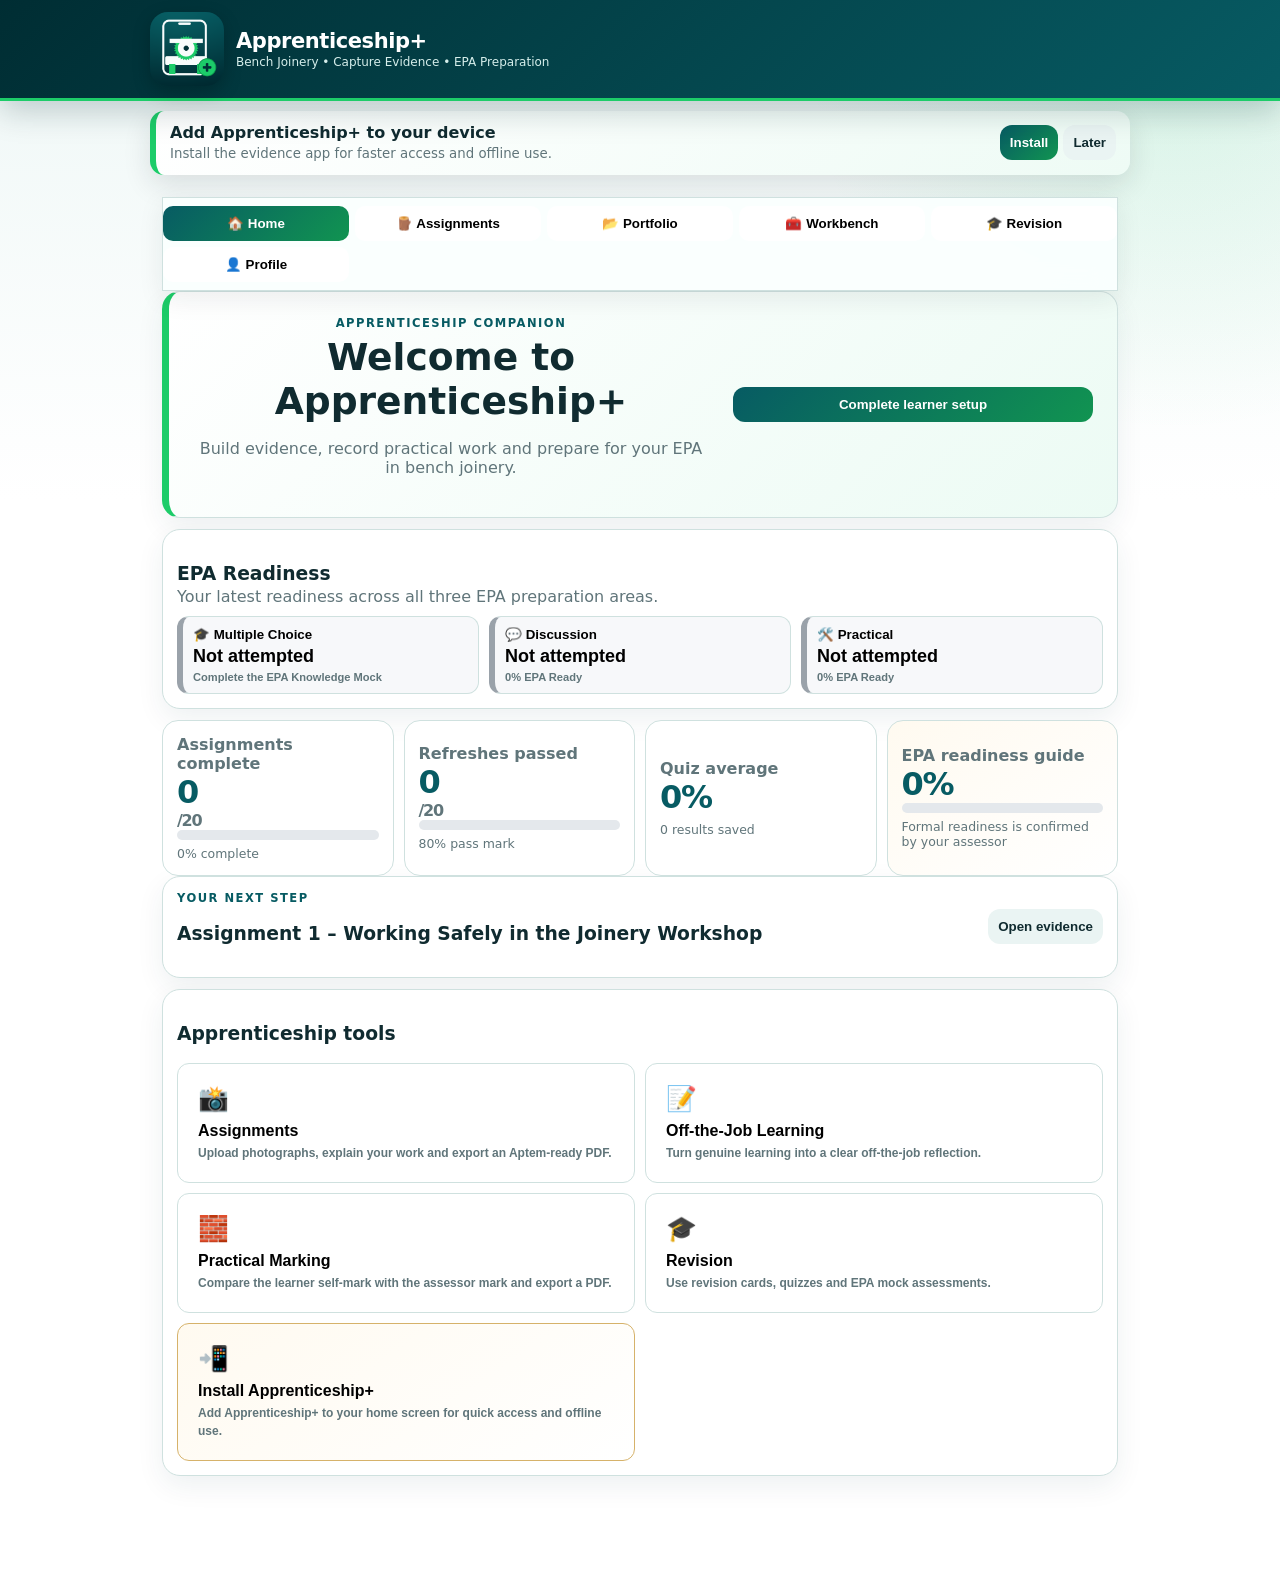
==== commit cf66e2d9: "Apply Apprenticeship Plus evidence theme" ====
--- a/courses/bench/index.html
+++ b/courses/bench/index.html
@@ -1,7 +1,7 @@
 <!doctype html>
 <html lang="en"><head>
 <meta charset="utf-8"><meta name="viewport" content="width=device-width,initial-scale=1,viewport-fit=cover">
-<meta name="theme-color" content="#a85f22"><title>Bench Buddy</title>
+<meta name="theme-color" content="#043f46"><title>Bench Joinery | Apprenticeship+</title>
 <link rel="manifest" href="./manifest.json">
 <link rel="apple-touch-icon" href="./icon-192.png">
 <link rel="icon" href="[data-uri]">
@@ -292,10 +292,109 @@
   .evidence-heading{align-items:flex-start;flex-direction:column}
 }
 
+
+/* Apprenticeship+ Capture Evidence theme */
+:root{
+  --ap-deep:#043f46;
+  --ap-deeper:#002d33;
+  --ap-teal:#075b63;
+  --ap-green:#1dcc69;
+  --ap-green-dark:#119451;
+  --ap-mint:#e9fbf2;
+  --ap-soft:#f3f8f7;
+  --ap-line:#cfe1df;
+  --ap-ink:#102b30;
+  --ap-muted:#60757a;
+  --primary:var(--ap-teal);
+  --red:var(--ap-teal);
+  --brick:var(--ap-teal);
+  --green:var(--ap-green-dark);
+  --line:var(--ap-line);
+  --muted:var(--ap-muted);
+  --ink:var(--ap-ink);
+}
+body{
+  background:
+    radial-gradient(circle at 92% 4%,rgba(29,204,105,.12),transparent 23rem),
+    linear-gradient(180deg,#eef7f6 0,#ffffff 500px);
+  color:var(--ap-ink);
+}
+header{
+  background:linear-gradient(135deg,var(--ap-deeper),var(--ap-teal))!important;
+  border-bottom:3px solid var(--ap-green);
+  box-shadow:0 10px 30px rgba(0,45,51,.22);
+}
+.brand img{
+  width:74px!important;height:74px!important;object-fit:cover!important;
+  border-radius:18px!important;padding:0!important;background:transparent!important;
+  box-shadow:0 6px 18px rgba(0,0,0,.22)!important;
+}
+.brand h1{color:#fff;letter-spacing:-.02em}
+.brand p{color:#d6eeeb!important;opacity:1!important}
+.install-bar{
+  border-left-color:var(--ap-green)!important;
+  background:linear-gradient(135deg,#fff,#eefbf5)!important;
+}
+.tabs{
+  border-color:var(--ap-line)!important;
+  background:rgba(250,255,254,.95)!important;
+}
+.tabs button.active{
+  background:linear-gradient(135deg,var(--ap-teal),var(--ap-green-dark))!important;
+  color:#fff!important;
+}
+.card{
+  border-color:var(--ap-line)!important;
+  box-shadow:0 10px 28px rgba(3,63,70,.07)!important;
+}
+.release-hero,.settings-hero,.quiz-intro{
+  background:linear-gradient(135deg,#fff,#ecfbf4)!important;
+  border-left-color:var(--ap-green)!important;
+}
+.eyebrow,.metric strong,.score,.mock-card strong{color:var(--ap-teal)!important}
+.primary{
+  background:linear-gradient(135deg,var(--ap-teal),var(--ap-green-dark))!important;
+  color:#fff!important;
+}
+.secondary{background:#eaf4f3!important;color:var(--ap-ink)!important}
+.danger{background:#9a3030!important;color:#fff!important}
+.progress>div,.quiz-progress i{
+  background:linear-gradient(90deg,var(--ap-teal),var(--ap-green))!important;
+}
+.number,.quiz-option.selected>span{
+  background:linear-gradient(135deg,var(--ap-teal),var(--ap-green-dark))!important;
+}
+.assignment-check.done,.prompt-chip.matched,.photo-card.done{
+  background:var(--ap-mint)!important;color:#087a43!important;border-color:#8edeb3!important;
+}
+.prompt-chip{border-color:#bdd5d2!important}
+.count-pill{background:#e5f7ef!important;color:#087a43!important}
+.settings-section,.assessment-panel,.mock-card,.metric{
+  border-color:var(--ap-line)!important;
+}
+.developer-lock{
+  padding:16px;border:1px solid #b6d5d1;border-radius:15px;
+  background:linear-gradient(135deg,#f5fbfa,#e9f7f2);
+}
+.developer-unlocked{
+  border:2px solid var(--ap-green);border-radius:15px;padding:16px;
+  background:linear-gradient(135deg,#f9fffc,#e9fbf2);
+}
+.developer-pin-grid{display:grid;grid-template-columns:1fr 1fr auto;gap:8px;margin-top:12px}
+.developer-pin-grid input{margin:0}
+.trade-badge{
+  display:inline-flex;align-items:center;gap:9px;padding:8px 12px;border-radius:13px;
+  background:#e9f8f2;color:var(--ap-teal);font-weight:850;
+}
+@media(max-width:620px){
+  .brand img{width:62px!important;height:62px!important}
+  .developer-pin-grid{grid-template-columns:1fr}
+}
+
 </style>
 </head><body>
-<header><div class="brand"><img src="[data-uri]" alt="Walsall College"><div><h1>Bench Buddy</h1><p>Assignments • Practical Skills • KSB Progress • EPA Preparation</p></div></div></header>
-<div id="installBar" class="install-bar"><div><b>Add Bench Buddy to your device</b><small>Use Install where available, or your browser menu and choose Add to Home screen.</small></div><div><button class="primary" id="installNow">Install</button> <button class="secondary" id="installLater">Later</button></div></div>
+<header><div class="brand"><img src="./trade-logo.png" alt="Bench Joinery"><div><h1>Apprenticeship+</h1><p>Bench Joinery • Capture Evidence • EPA Preparation</p></div></div></header>
+<div id="installBar" class="install-bar"><div><b>Add Apprenticeship+ to your device</b><small>Install the evidence app for faster access and offline use.</small></div><div><button class="primary" id="installNow">Install</button> <button class="secondary" id="installLater">Later</button></div></div>
 <main id="app"></main>
 <script>/** @license
  *
@@ -674,7 +773,7 @@
 <script src="./workbench-data.js" defer></script>
 <script src="./workbench.js" defer></script>
 <script src="./app.js" defer></script>
-<script src="./assignment-pdf.js?v=landscape-final-2" defer></script>
+<script src="./assignment-pdf.js?v=apprenticeship-green-theme-1" defer></script>
 <script src="./register-service-worker.js" defer></script>
 
 <div class="preview-modal" id="imagePreviewModal" aria-hidden="true">
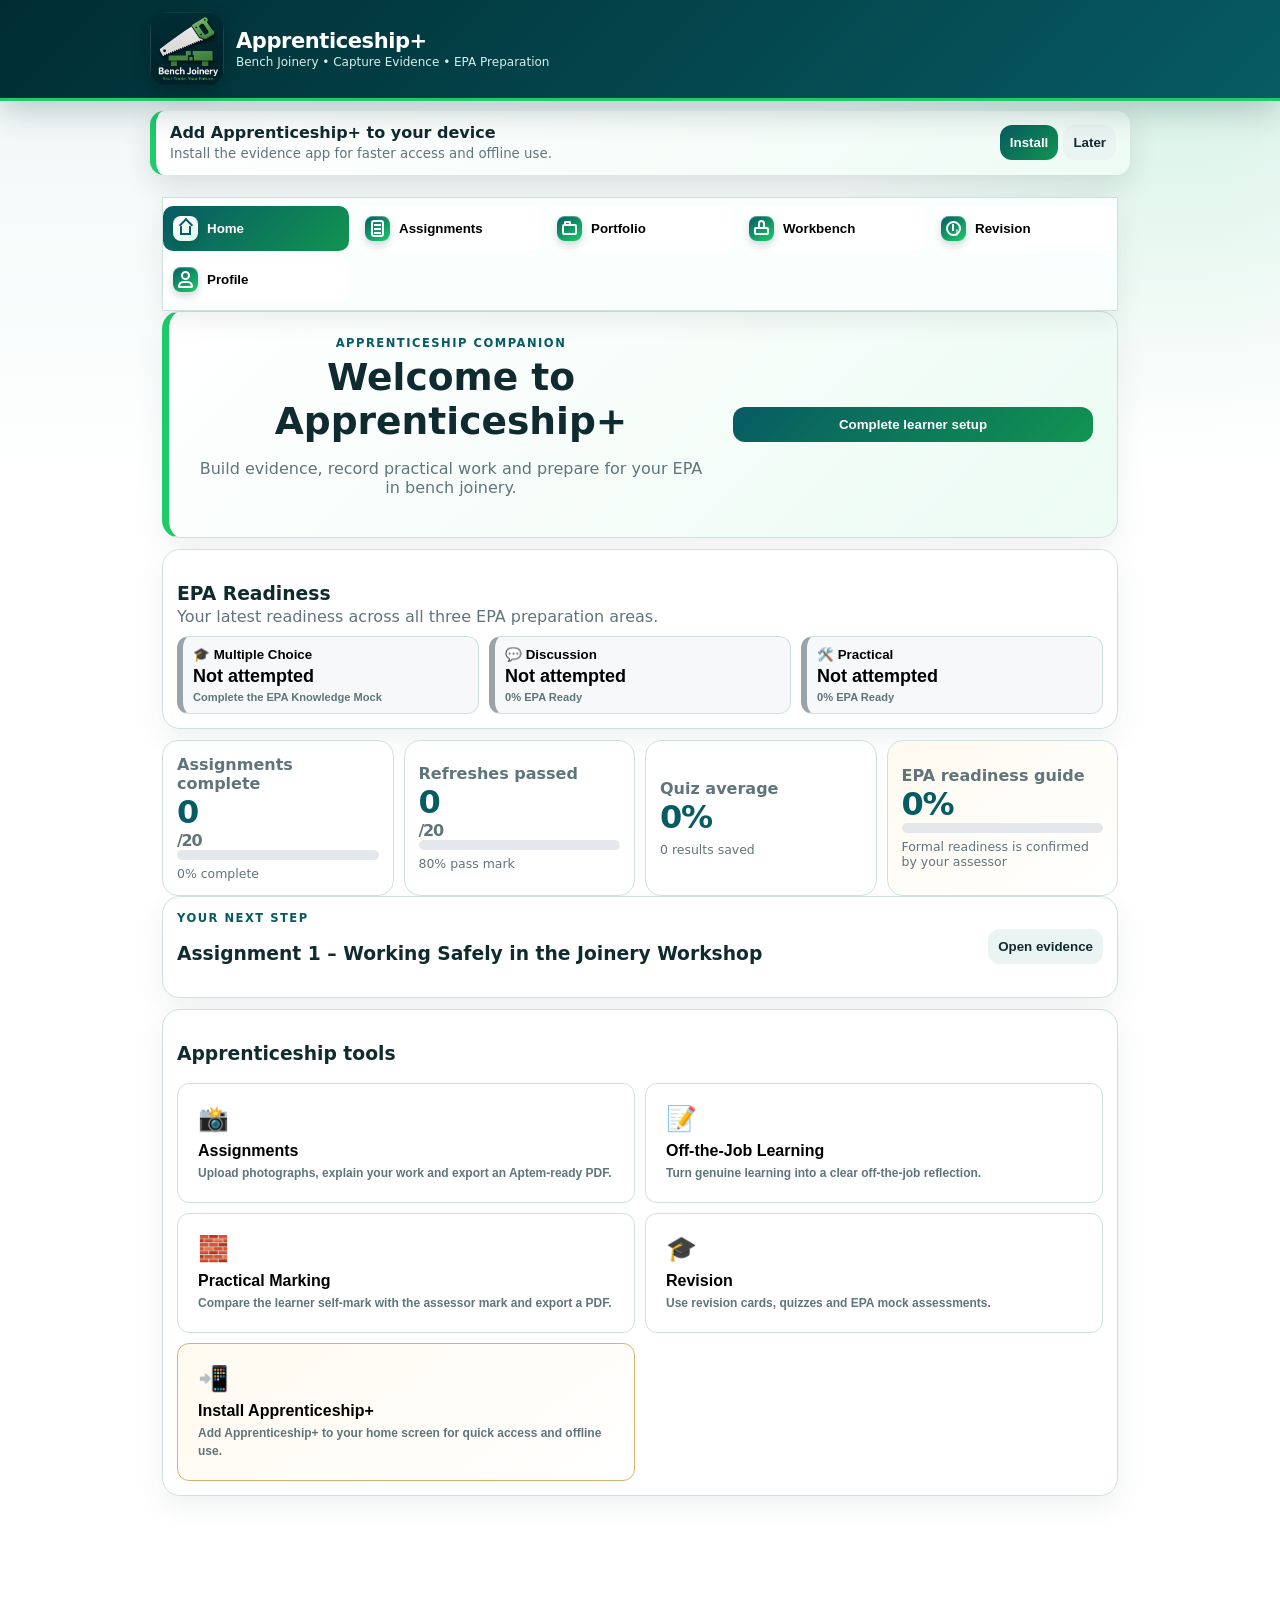
==== commit 77bd462a: "Use exact course icons and polished navigation" ====
--- a/courses/bench/index.html
+++ b/courses/bench/index.html
@@ -389,6 +389,60 @@
 @media(max-width:620px){
   .brand img{width:62px!important;height:62px!important}
   .developer-pin-grid{grid-template-columns:1fr}
+}
+
+
+.tabs button{display:flex!important;align-items:center!important;gap:9px!important}
+.tab-icon{
+  width:25px;height:25px;display:inline-block;flex:0 0 25px;position:relative;
+  border-radius:8px;
+  background:linear-gradient(145deg,#075b63,#1dcc69);
+  box-shadow:inset 0 1px 0 rgba(255,255,255,.3),0 4px 9px rgba(0,63,70,.2);
+}
+.tabs button.active .tab-icon{
+  background:linear-gradient(145deg,#ffffff,#dff8eb);
+  box-shadow:0 3px 9px rgba(0,45,51,.2);
+}
+.tab-icon::before,.tab-icon::after{content:"";position:absolute;box-sizing:border-box}
+.tabs button.active .tab-icon::before,.tabs button.active .tab-icon::after{
+  border-color:#075b63!important;background-color:#075b63
+}
+.icon-home::before{
+  width:11px;height:9px;left:7px;top:10px;border:2px solid #fff;border-top:0;border-radius:1px;background:transparent!important
+}
+.icon-home::after{
+  width:10px;height:10px;left:7.5px;top:4.5px;border-left:2px solid #fff;border-top:2px solid #fff;
+  transform:rotate(45deg);background:transparent!important
+}
+.icon-assignments::before{
+  left:6px;top:4px;width:13px;height:17px;border:2px solid #fff;border-radius:3px;background:transparent!important
+}
+.icon-assignments::after{
+  left:9px;top:8px;width:7px;height:2px;background:#fff;box-shadow:0 4px 0 #fff,0 8px 0 #fff
+}
+.icon-portfolio::before{
+  left:5px;top:8px;width:15px;height:11px;border:2px solid #fff;border-radius:2px;background:transparent!important
+}
+.icon-portfolio::after{
+  left:7px;top:5px;width:7px;height:4px;border:2px solid #fff;border-bottom:0;border-radius:2px 2px 0 0;background:transparent!important
+}
+.icon-workbench::before{
+  left:5px;top:11px;width:15px;height:8px;border:2px solid #fff;border-radius:2px;background:transparent!important
+}
+.icon-workbench::after{
+  left:9px;top:4px;width:7px;height:9px;border:2px solid #fff;border-bottom:0;border-radius:4px 4px 0 0;background:transparent!important
+}
+.icon-revision::before{
+  left:5px;top:5px;width:15px;height:15px;border:2px solid #fff;border-radius:50%;background:transparent!important
+}
+.icon-revision::after{
+  left:11px;top:8px;width:2px;height:7px;background:#fff;box-shadow:4px 5px 0 -0.4px #fff
+}
+.icon-profile::before{
+  left:8px;top:4px;width:9px;height:9px;border:2px solid #fff;border-radius:50%;background:transparent!important
+}
+.icon-profile::after{
+  left:5px;top:14px;width:15px;height:7px;border:2px solid #fff;border-radius:9px 9px 3px 3px;background:transparent!important
 }
 
 </style>
